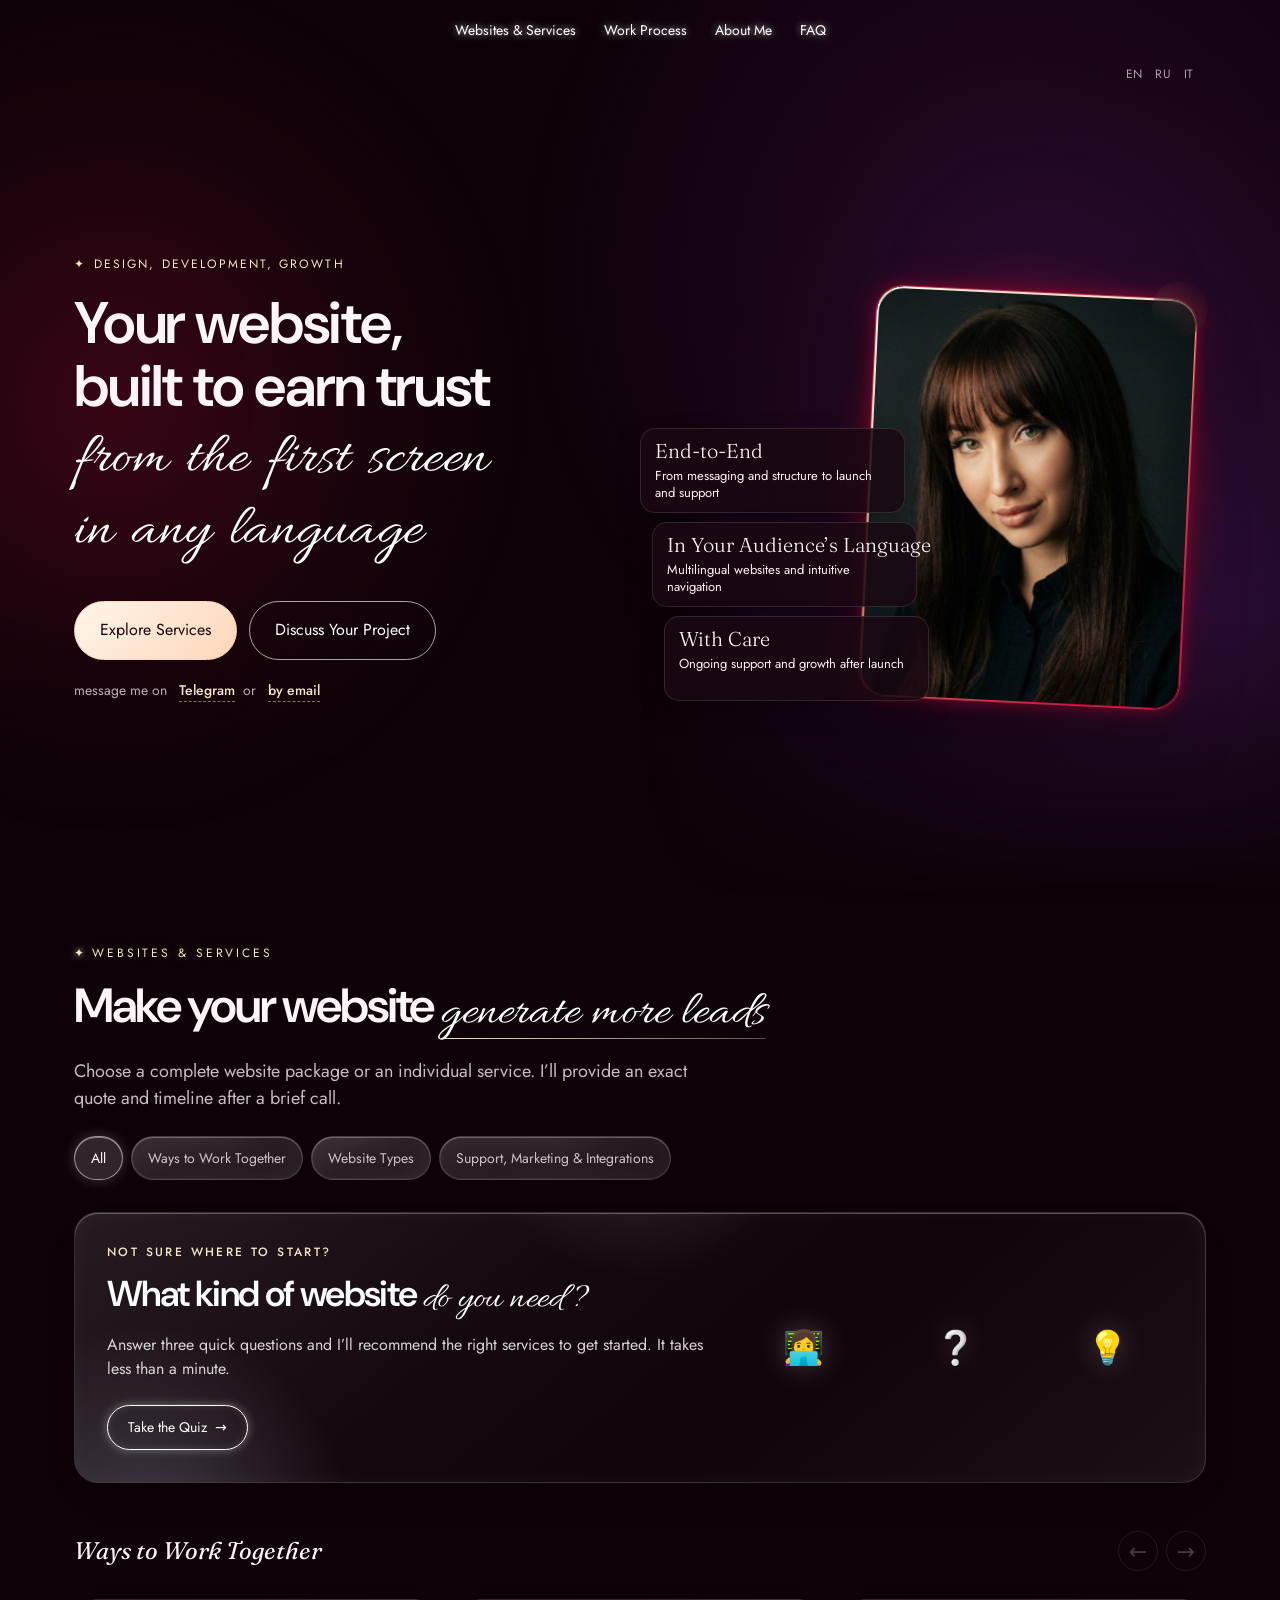
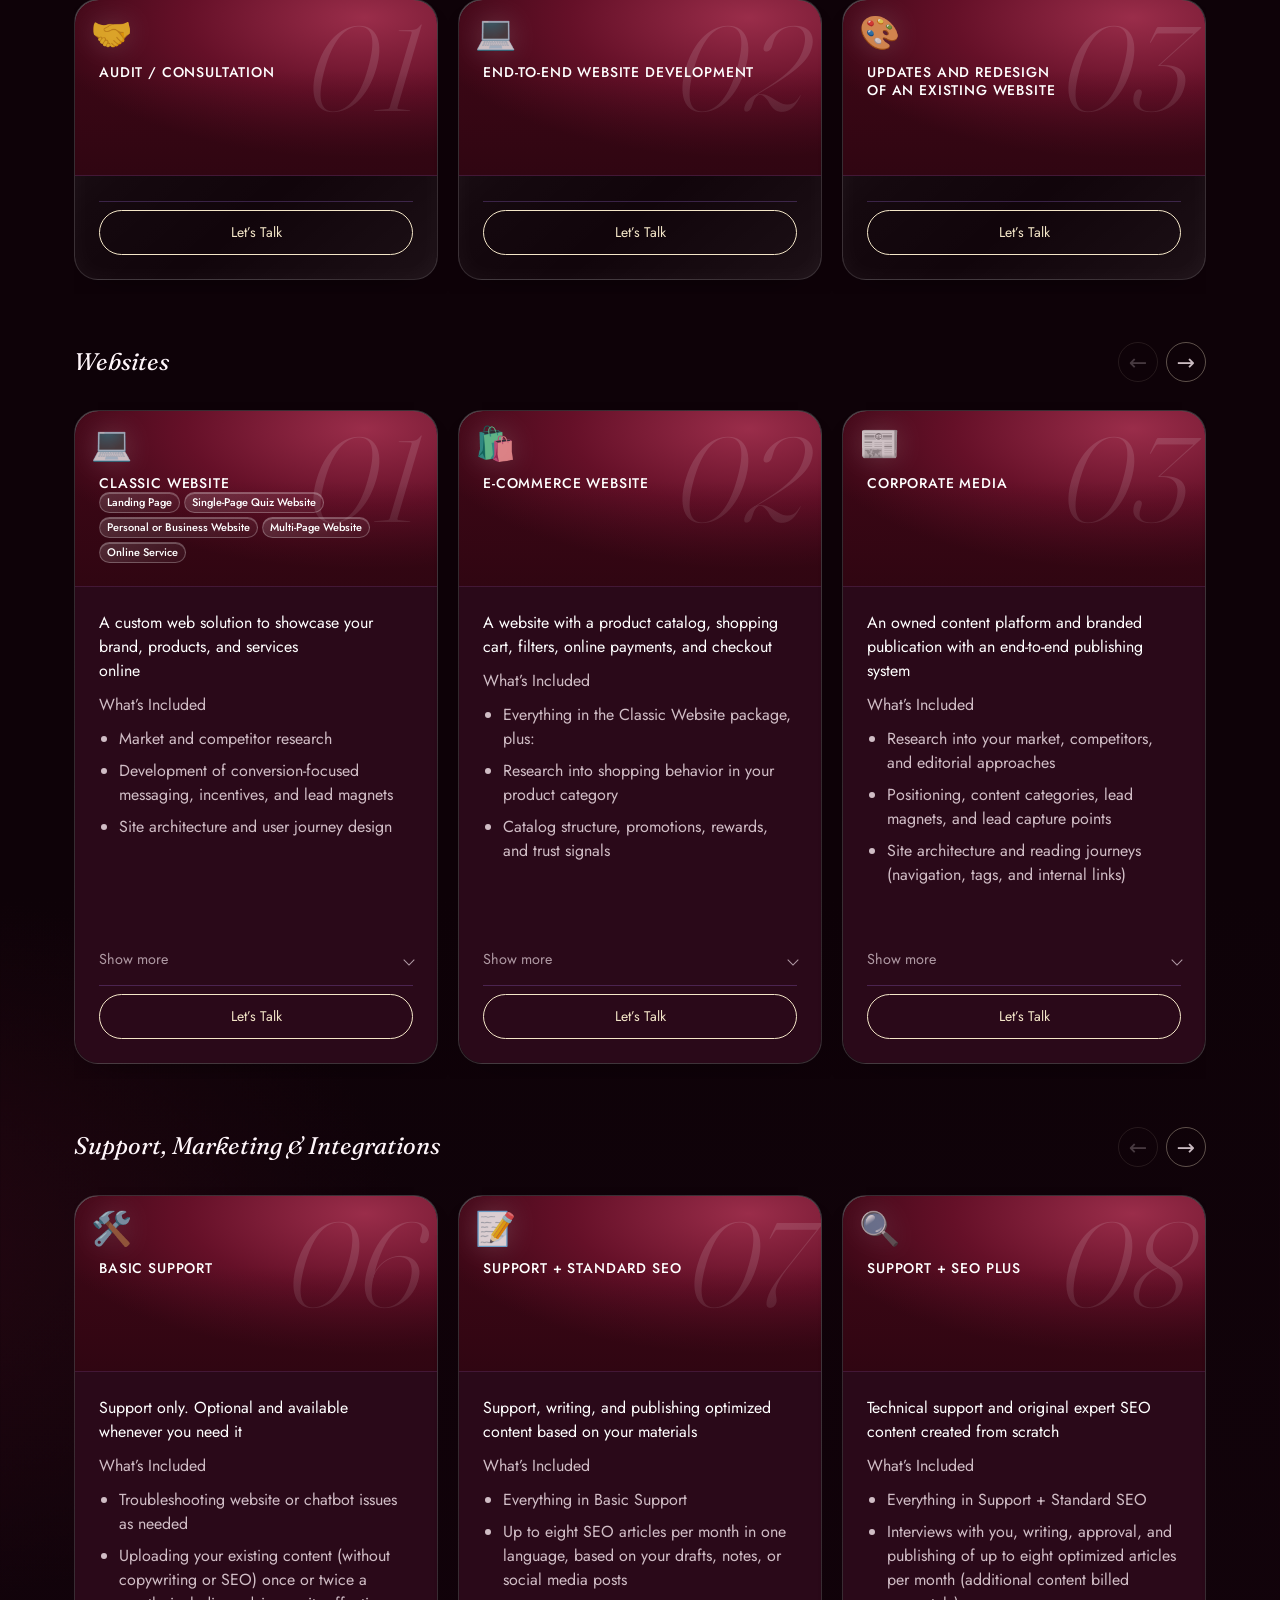
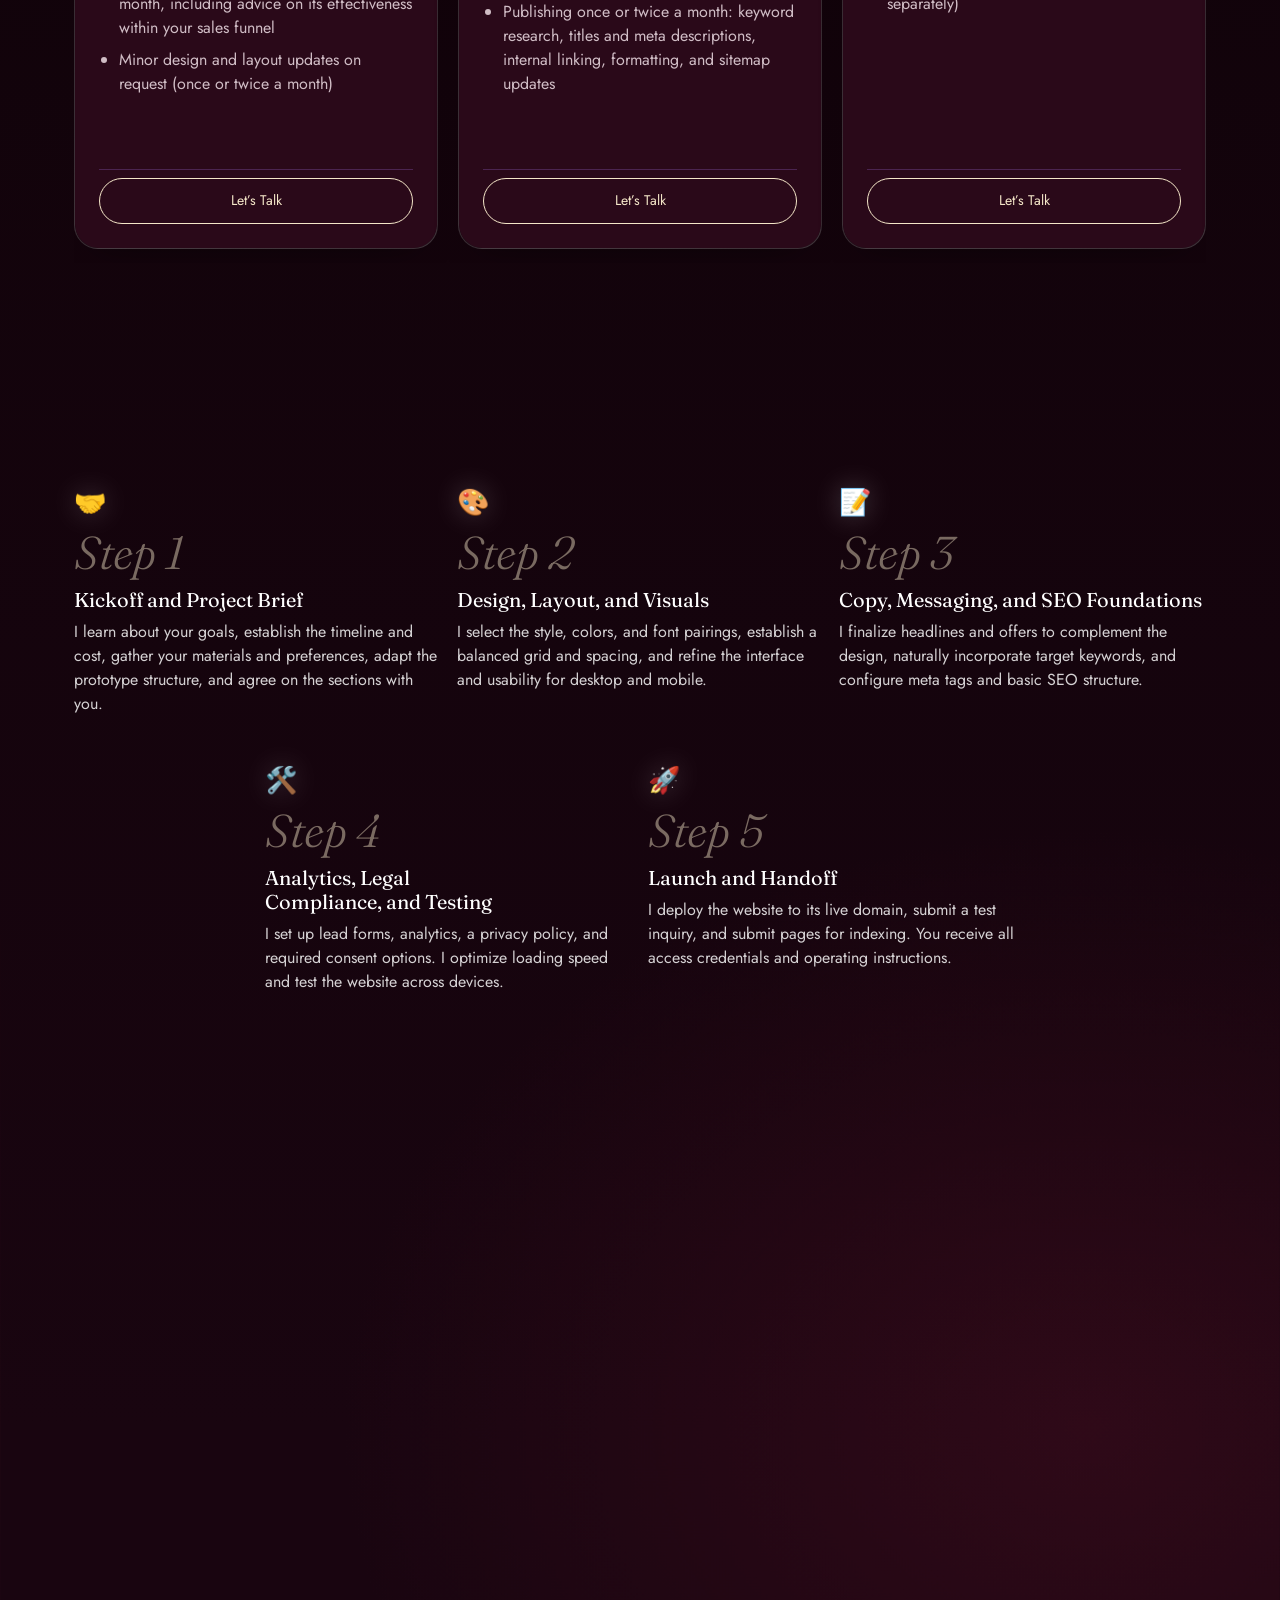
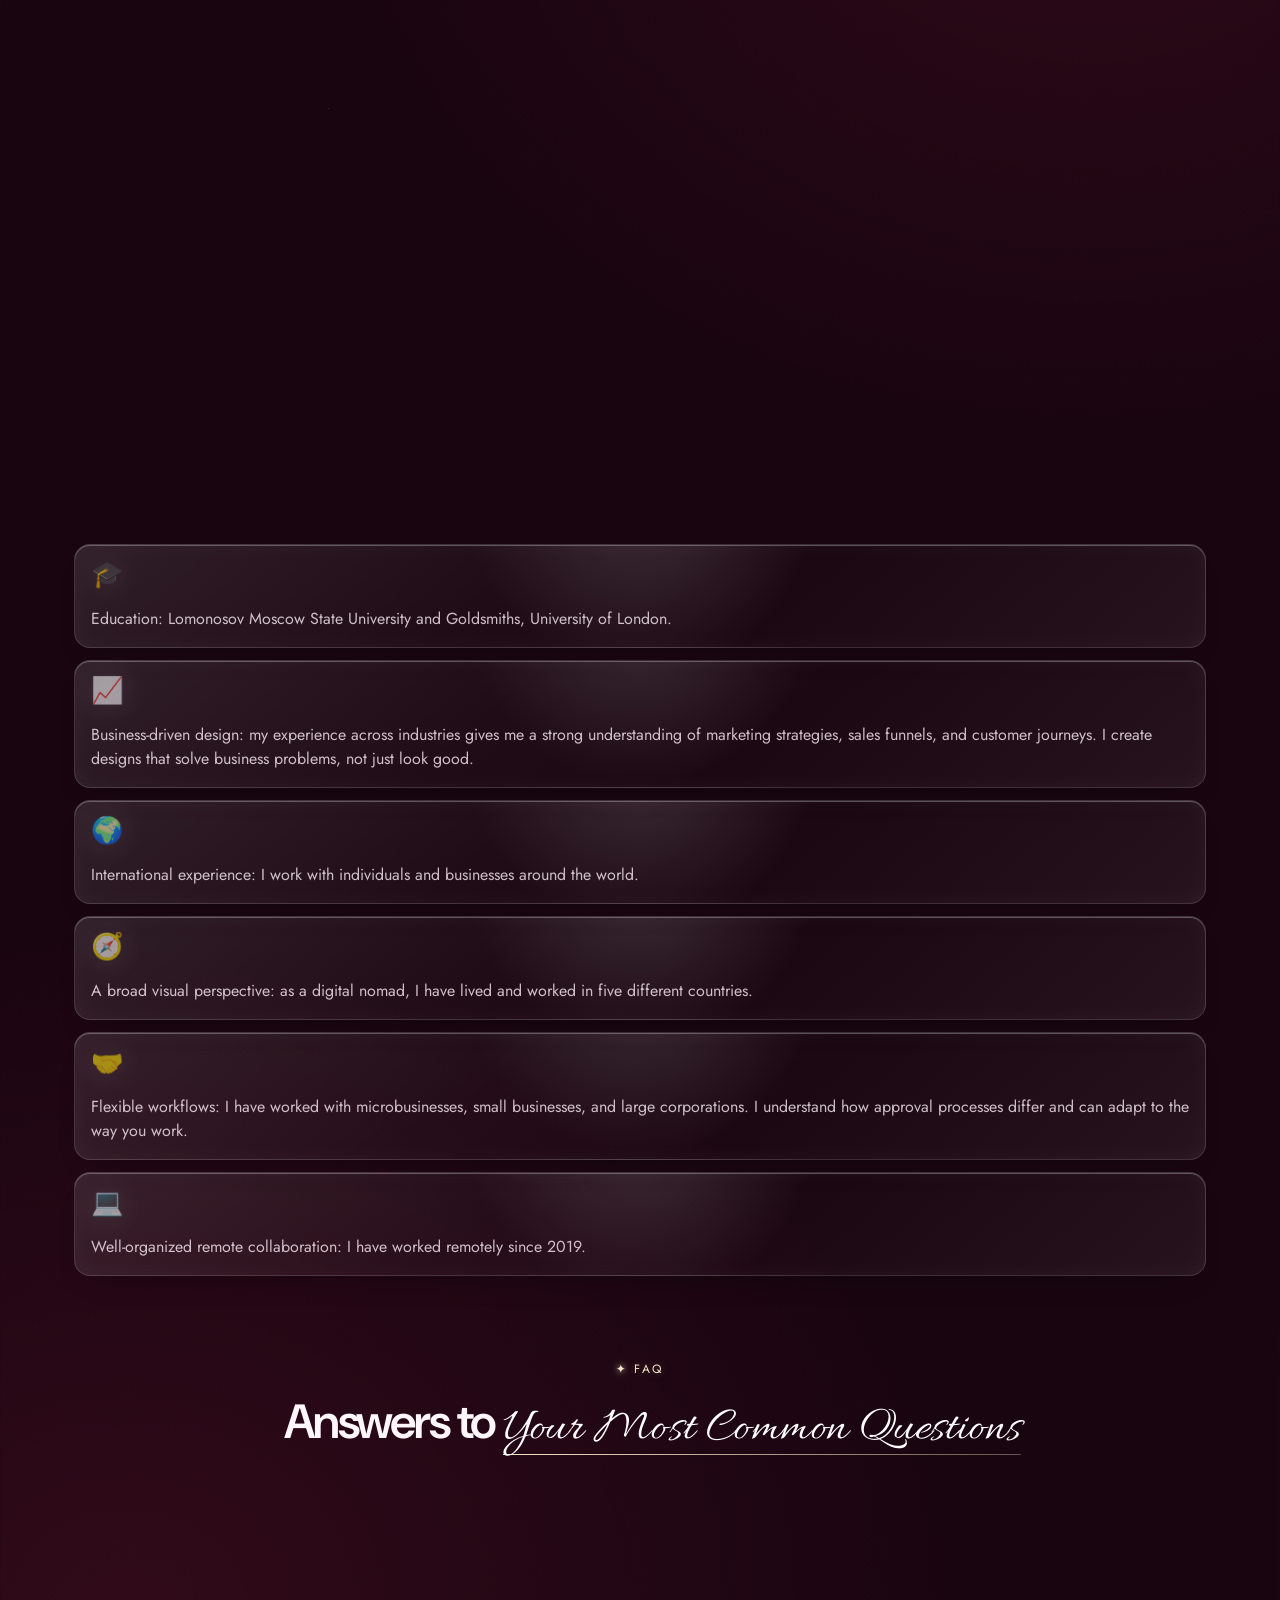
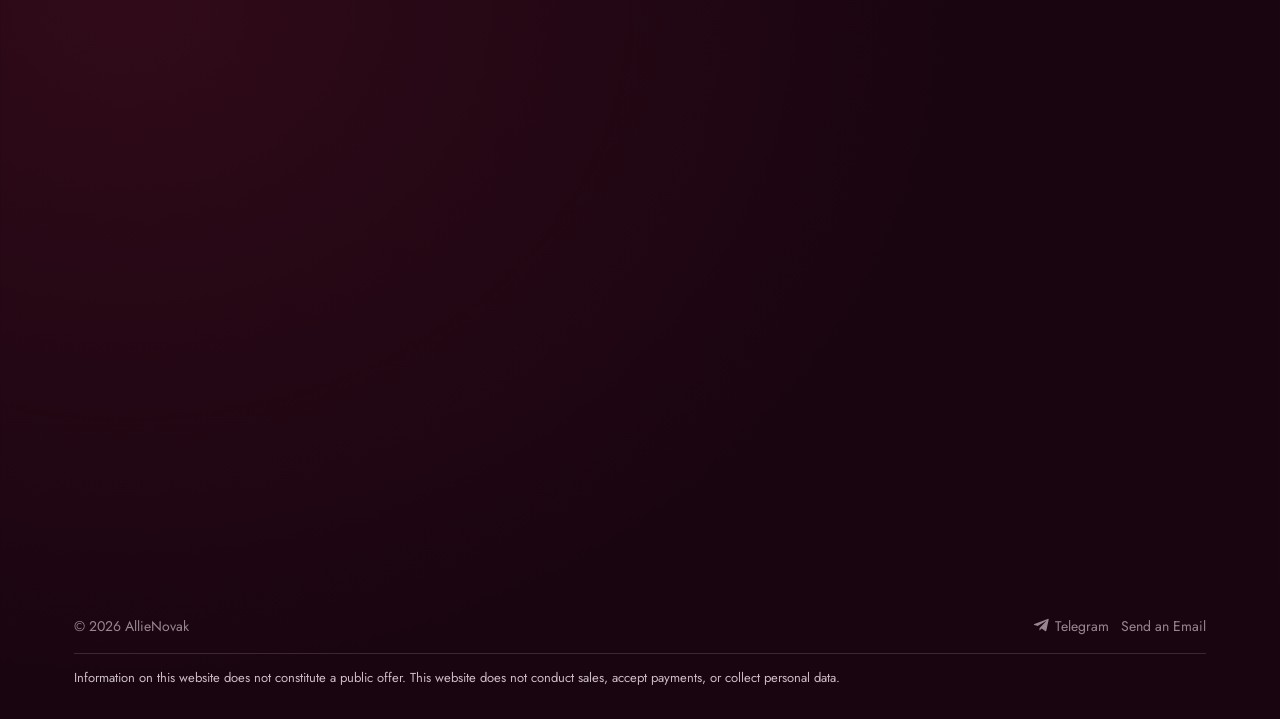
==== index.html @ 75c44a11 "Enlarge designer subtitle by sixteen percent" ====
<!DOCTYPE html>

<html lang="en-US">
<head><link rel="alternate" hreflang="ru" href="https://alyakacc.github.io/alliecode/ru.html"><link rel="alternate" hreflang="en-US" href="https://alyakacc.github.io/alliecode/"><link rel="alternate" hreflang="it" href="https://alyakacc.github.io/alliecode/it.html">
<meta charset="utf-8"/>
<meta content="width=device-width,initial-scale=1,viewport-fit=cover" name="viewport"/>
<meta content="only dark" name="color-scheme"/>
<meta content="#0E0208" name="theme-color"/>
<style>html{background-color:#0E0208}</style>
<title>Allie Novak Design &amp; Development</title>
<meta content="A website that earns trust from the first screen, in any language" name="description"/>

<link href="https://fonts.googleapis.com" rel="preconnect"/>
<link crossorigin="" href="https://fonts.gstatic.com" rel="preconnect"/>
<link href="https://fonts.googleapis.com/css2?family=Fraunces:ital,opsz,wght@0,9..144,300..500;1,9..144,300..500&amp;family=Jost:wght@300;400;500;600&amp;family=Cormorant+Garamond:ital,wght@0,500;0,600;1,500&amp;display=block" rel="preload" as="style" onload="this.onload=null;this.rel='stylesheet'"/><noscript><link href="https://fonts.googleapis.com/css2?family=Fraunces:ital,opsz,wght@0,9..144,300..500;1,9..144,300..500&amp;family=Jost:wght@300;400;500;600&amp;family=Cormorant+Garamond:ital,wght@0,500;0,600;1,500&amp;display=block" rel="stylesheet"/></noscript>
<style>
  /* Версия по структуре прототипа «Лид 4»: тексты, цвета и шрифты Allie Novak Studio */
  :root{
    color-scheme:only dark;
    /* Основа: чистый белый и свежий нежно-голубой */
    --white:#FFFFFF;
    --sky-50:#F7FBFE;
    --sky-100:#EEF6FD;
    --sky-200:#DCEEFA;
    --sky-300:#BFDDF3;
    --blush-50:#FDF6F8;
    --blush-100:#FBEEF2;
    --ink:#24101A;
    --text:#5A3442;
    --muted:#93606F;
    /* Фирменное бордо */
    --bordo-900:#2A0510;
    --bordo-800:#4F0A1D;
    --bordo-700:#651028;
    --bordo-600:#7D1A35;
    --bordo-500:#9A2D4A;
    /* Белое золото */
    --gold-600:#B8925A;
    --gold-500:#E2C793;
    --gold-300:#F4E6C8;
    --gold-100:#FBF3E3;
    --gold-ink:#7A5A26;
    --line:rgba(125,26,53,.12);
    --grad-deep:linear-gradient(125deg,#2A0510 0%,#4F0A1D 45%,#7D1A35 100%);
    --grad-gold:linear-gradient(135deg,#FFF9EE 0%,#F4E6C8 45%,#E2C793 100%);
    --grad-baby:linear-gradient(135deg,#F4FAFE 0%,#DCEEFA 50%,#BFDDF3 100%);
    --grad-blush:linear-gradient(135deg,#FDF4F6 0%,#F5DCE3 50%,#EBC2CE 100%);
    --grad-sky:linear-gradient(135deg,#FFFFFF 0%,#F4FAFE 55%,#E3F0FB 100%);
    --serif:"Fraunces",Georgia,"Times New Roman",serif;
    --sans:"Jost",system-ui,-apple-system,"Segoe UI",sans-serif;
    --logo:"Cormorant Garamond",Georgia,serif;
    --emoji:"Apple Color Emoji","Segoe UI Emoji","Noto Color Emoji",sans-serif;
    --r:22px;
  }
  *{box-sizing:border-box;margin:0;padding:0}
  html{scroll-behavior:smooth;scroll-padding-top:80px}
  body{font-family:var(--sans);color:var(--ink);background:var(--white);font-size:16px;line-height:1.6;-webkit-font-smoothing:antialiased;overflow-x:hidden}
  a{color:inherit;text-decoration:none}
  img{max-width:100%;display:block}
  .wrap{max-width:1180px;margin:0 auto;padding-left:max(24px,env(safe-area-inset-left,0px));padding-right:max(24px,env(safe-area-inset-right,0px))}
  section{padding:110px 0}
  h1,h2,h3{font-family:var(--serif);font-weight:300;color:var(--ink);line-height:1.08}
  h1{font-size:clamp(40px,5.2vw,66px);letter-spacing:-.02em}
  h2{font-size:clamp(32px,3.8vw,48px);letter-spacing:-.015em;margin-bottom:18px}
  h3{font-size:22px;font-weight:400}
  em{font-style:italic;color:var(--bordo-600)}
  /* Слово с маркером из белого золота */
  .mark{font-style:italic;background:linear-gradient(transparent 62%,var(--gold-300) 62%,var(--gold-300) 92%,transparent 92%);padding:0 .08em}
  p{color:var(--text);font-size:17px;font-weight:300}
  .eyebrow{display:inline-flex;align-items:center;gap:10px;font-size:12px;font-weight:500;letter-spacing:.2em;text-transform:uppercase;color:var(--bordo-600);margin-bottom:20px}
  .eyebrow::before{content:"✦";font-size:12px;letter-spacing:0;color:var(--gold-600)}
  .lead{max-width:640px}
  .center{text-align:center}
  .center .lead{margin:0 auto}
  .emo{font-family:var(--emoji);font-style:normal}

  /* Кнопки */
  .btn{display:inline-flex;align-items:center;justify-content:center;gap:10px;padding:16px 26px;border-radius:999px;font-family:var(--sans);font-size:16px;font-weight:500;cursor:pointer;border:0;transition:filter .35s,color .35s,border-color .35s,background .35s}
  .btn svg{width:19px;height:19px;flex:none}
  .btn-bordo{background:var(--grad-deep);color:#fff;box-shadow:0 12px 28px -12px rgba(79,10,29,.6)}
  .btn-bordo:hover{filter:brightness(1.2) saturate(1.1)}
  .btn-gold{background:var(--grad-gold);color:var(--bordo-800);box-shadow:0 12px 26px -14px rgba(244,230,200,.6)}
  .btn-gold:hover{filter:saturate(1.35) brightness(1.03);color:var(--bordo-700)}
  .btn-baby{background:var(--grad-baby);color:var(--bordo-800);box-shadow:0 12px 26px -14px rgba(63,132,196,.5)}
  .btn-baby:hover{filter:saturate(1.4) brightness(1.03);color:var(--bordo-700)}
  .btn-ghost{background:#fff;color:var(--bordo-800);border:1px solid rgba(125,26,53,.22)}
  .btn-ghost:hover{border-color:var(--bordo-600);color:var(--bordo-700)}
  .btn-light{background:#fff;color:var(--bordo-800)}
  .btn-light:hover{filter:brightness(.97)}

  /* Шапка */
  header{position:sticky;top:0;z-index:50;background:rgba(255,255,255,.9);backdrop-filter:blur(14px);-webkit-backdrop-filter:blur(14px);border-bottom:1px solid transparent;transition:border-color .3s}
  header.scrolled{border-color:var(--line)}
  .nav{display:flex;align-items:center;justify-content:space-between;height:76px;gap:16px}
  /* Логотип в стиле old money */
  .logo{display:inline-flex;flex-direction:column;align-items:center;font-family:var(--logo);font-weight:600;font-size:27px;line-height:1;letter-spacing:.035em;color:var(--bordo-900);white-space:nowrap}
  .logo small{display:flex;align-items:center;gap:8px;font-family:var(--logo);font-weight:500;font-size:10.5px;letter-spacing:.48em;text-transform:uppercase;color:var(--bordo-600);margin-top:5px;padding-left:.48em}
  .logo small::before,.logo small::after{content:"";width:16px;height:1px;background:currentColor;opacity:.55}
  .menu{display:flex;gap:2px;margin:0 auto}
  .menu a{white-space:nowrap;padding:8px 13px;border-radius:999px;font-size:15px;color:var(--text);transition:background .2s,color .2s}
  .menu a:hover{background:var(--blush-100);color:var(--bordo-700)}
  .nav .btn{padding:12px 20px;font-size:15px}
  .burger{display:none;background:none;border:0;width:44px;height:44px;cursor:pointer}
  .burger span{display:block;width:22px;height:1.6px;background:var(--ink);margin:5px auto;transition:.3s}
  .burger.open span:first-child{transform:translateY(3.3px) rotate(45deg)}
  .burger.open span:last-child{transform:translateY(-3.3px) rotate(-45deg)}

  /* Первый экран: глубокое бордо со светом белого золота и нежно-голубого */
  .hero{padding:64px 0 100px;position:relative;overflow:hidden;background:radial-gradient(circle at 86% 14%,rgba(244,230,200,.32),transparent 40%),radial-gradient(circle at 6% 94%,rgba(191,221,243,.22),transparent 42%),var(--grad-deep)}
  .hero-grid{display:grid;grid-template-columns:1.1fr .9fr;gap:64px;align-items:center}
  .hero h1{color:#fff;font-size:clamp(38px,4.4vw,58px);line-height:1.08}
  .hero h1 em{color:var(--gold-300)}
  .hero .mark{color:#fff;background:linear-gradient(transparent 84%,rgba(244,230,200,.55) 84%,rgba(244,230,200,.55) 94%,transparent 94%)}
  .hero .eyebrow{color:var(--gold-300)}
  .hero .eyebrow::before{color:var(--gold-300)}
  .hero p.lead{margin:22px 0 30px;color:rgba(255,255,255,.84);max-width:580px}
  .hero-points{display:grid;grid-template-columns:repeat(3,1fr);gap:12px;margin-bottom:32px;max-width:640px}
  .hp{position:relative;overflow:hidden;border-radius:16px;padding:14px 16px;background:radial-gradient(120% 100% at 10% 0%,rgba(255,255,255,.2),rgba(255,255,255,0) 55%),rgba(255,255,255,.08);backdrop-filter:blur(10px);-webkit-backdrop-filter:blur(10px);box-shadow:inset 0 1px 0 rgba(255,255,255,.22)}
  .hp b{display:block;font-family:var(--serif);font-weight:400;font-size:19px;color:var(--gold-300)}
  .hp span{font-size:13.5px;color:rgba(255,255,255,.78);line-height:1.35;display:block;margin-top:4px}
  .hero-ctas{display:flex;gap:12px;flex-wrap:wrap}
  .hero .btn-ghost{background:rgba(255,255,255,.08);color:#fff;border-color:rgba(255,255,255,.35)}
  .hero .btn-ghost:hover{border-color:var(--gold-300);color:#fff}
  .hero-contacts{display:flex;align-items:center;gap:8px;flex-wrap:wrap;margin-top:18px;font-size:14.5px;color:rgba(255,255,255,.7)}
  .hero-contacts a{color:#fff;font-weight:500;border-bottom:1px dashed rgba(255,255,255,.6)}

  /* Портрет в стиле обложки Reels */
  .hero-visual{position:relative;width:100%;max-width:420px;justify-self:center}
  .reel{position:relative;aspect-ratio:3/4;border-radius:30px;overflow:hidden;background:radial-gradient(120% 90% at 20% 10%,#FFFFFF 0%,#F4FAFE 45%,#DCEEFA 100%);box-shadow:0 40px 70px -36px rgba(0,0,0,.55);transform:rotate(1.2deg)}
  .reel .ph{position:absolute;inset:0;display:grid;place-items:center;text-align:center;font-family:var(--serif);color:var(--bordo-700)}
  .reel .ph b{display:block;font-size:150px;font-weight:300;font-style:italic;line-height:1;margin-top:-60px}
  .reel .ph span{display:block;font-family:var(--sans);font-size:12.5px;letter-spacing:.16em;text-transform:uppercase;color:var(--muted)}
  .reel::after{content:"";position:absolute;inset:0;background:linear-gradient(180deg,rgba(42,5,16,0) 50%,rgba(42,5,16,.78) 100%)}
  .reel-cap{position:absolute;left:24px;right:24px;bottom:24px;z-index:2;font-family:var(--serif);font-weight:300;font-size:clamp(25px,2.5vw,32px);line-height:1.08;color:#fff}
  .reel-cap em{color:var(--gold-300)}
  .reel-cap small{display:block;font-family:var(--sans);font-size:13px;font-weight:400;letter-spacing:.04em;color:rgba(255,255,255,.82);margin-top:10px}
  .reel-chip{position:absolute;top:18px;left:18px;z-index:2;font-size:12.5px;font-weight:500;padding:7px 12px;border-radius:999px;background:rgba(255,255,255,.92);color:var(--bordo-700)}
  .tape{position:absolute;width:110px;height:30px;background:rgba(244,230,200,.85);top:-12px;left:50%;transform:translateX(-50%) rotate(-3deg);z-index:3;box-shadow:0 2px 6px rgba(0,0,0,.08)}
  .badge{position:absolute;z-index:4;background:#fff;border-radius:16px;padding:12px 16px;box-shadow:0 20px 40px -18px rgba(0,0,0,.45);font-size:12.5px;color:var(--muted);line-height:1.3}
  .badge b{display:block;font-family:var(--serif);font-weight:400;font-size:22px;color:var(--bordo-700);line-height:1.1}
  .badge.b1{left:-70px;top:46%}
  .badge.b2{right:-30px;top:70px;max-width:170px}
  .glow{position:absolute;inset:-12%;z-index:-1;border-radius:50%;background:radial-gradient(circle,rgba(191,221,243,.35),transparent 65%);animation:glow 8s ease-in-out infinite}
  @keyframes glow{50%{transform:scale(1.06);opacity:.7}}

  /* Бегущая строка */
  .marquee{background:var(--bordo-900);color:#fff;padding:18px 0;overflow:hidden;white-space:nowrap}
  .marquee-track{display:inline-flex;gap:34px;animation:mq 46s linear infinite;font-family:var(--serif);font-style:italic;font-size:22px;font-weight:300}
  .marquee-track span{display:inline-flex;align-items:center;gap:34px}
  .marquee-track span::after{content:"";width:7px;height:7px;border-radius:50%;background:var(--gold-500)}
  @keyframes mq{to{transform:translateX(-50%)}}

  /* Полоса доверия */
  .trust-strip{background:#fff;border-bottom:1px solid var(--line)}
  .trust-strip .wrap{display:grid;grid-template-columns:repeat(4,1fr)}
  .trust-strip div{padding:26px 18px;text-align:center;border-right:1px solid var(--line)}
  .trust-strip div:last-child{border-right:0}
  .trust-strip b{display:block;font-family:var(--serif);font-weight:400;font-size:30px;line-height:1.1;color:var(--bordo-700)}
  .trust-strip span{font-size:14px;color:var(--muted)}

  /* Услуги */
  .routes-head{display:flex;justify-content:space-between;align-items:flex-end;gap:30px;flex-wrap:wrap}
  .filters{display:flex;gap:8px;flex-wrap:wrap}
  .filters button{font-family:var(--sans);font-size:14.5px;font-weight:500;padding:10px 16px;border-radius:999px;border:1px solid var(--line);background:#fff;color:var(--text);cursor:pointer;transition:.2s}
  .filters button:hover{border-color:var(--bordo-500)}
  .filters button.on{background:var(--bordo-700);color:#fff;border-color:var(--bordo-700)}
  .routes{display:grid;grid-template-columns:repeat(3,1fr);gap:20px;margin-top:44px}
  .route{background:#fff;border:1px solid var(--line);border-radius:var(--r);overflow:hidden;display:flex;flex-direction:column;transition:transform .3s,box-shadow .3s}
  .route:hover{transform:translateY(-4px);box-shadow:0 26px 50px -30px rgba(125,26,53,.45)}
  .route.hide{display:none}
  .route.pulse{box-shadow:0 0 0 3px var(--gold-500),0 26px 50px -30px rgba(125,26,53,.45)}
  .cover{position:relative;aspect-ratio:4/3;overflow:hidden;background:var(--grad-deep)}
  .cover.c-gold{background:radial-gradient(90% 80% at 20% 15%,#FFFFFF,#F4E6C8 55%,#E2C793)}
  .cover.c-baby{background:radial-gradient(90% 80% at 20% 15%,#FFFFFF,#DCEEFA 55%,#A9D3F0)}
  .cover.c-blush{background:radial-gradient(90% 80% at 20% 15%,#FFFFFF,#F5DCE3 55%,#E2AEBD)}
  .cover.c-wine{background:radial-gradient(90% 80% at 80% 10%,#9A2D4A,#651028 55%,#3A0715)}
  .cover .num{position:absolute;right:18px;top:6px;font-family:var(--serif);font-style:italic;font-weight:300;font-size:120px;line-height:1;color:rgba(255,255,255,.12)}
  .cover::after{content:"";position:absolute;inset:0;background:linear-gradient(180deg,rgba(42,5,16,0) 40%,rgba(42,5,16,.62) 100%)}
  .cover h3{position:absolute;left:20px;right:20px;bottom:18px;z-index:2;font-family:var(--sans);font-weight:500;font-size:16px;letter-spacing:.14em;text-transform:uppercase;color:#fff;line-height:1.35}
  .cover .chip{position:absolute;top:14px;left:14px;z-index:2;font-size:12px;font-weight:500;letter-spacing:.04em;padding:6px 11px;border-radius:999px;background:rgba(255,255,255,.94);color:var(--bordo-800)}
  .cover .chip.hit{background:var(--grad-gold);color:var(--bordo-800)}
  .cover .chip.soon{background:var(--grad-baby);color:var(--bordo-800)}
  .emo-badge{position:absolute;top:14px;right:14px;z-index:2;width:42px;height:42px;border-radius:50%;background:rgba(255,255,255,.9);display:grid;place-items:center;font-size:21px;line-height:1;box-shadow:0 8px 18px -10px rgba(0,0,0,.4)}
  .route .body{padding:20px 22px 22px;display:flex;flex-direction:column;flex:1}
  .route .body p{font-size:15px;margin-bottom:16px;flex:1}
  .route .for{font-size:13.5px;color:var(--bordo-600);font-weight:500;margin:-6px 0 12px;line-height:1.4;flex:none!important}
  .meta{display:flex;flex-wrap:wrap;gap:6px;margin-bottom:16px}
  .meta span{font-size:13px;font-weight:500;padding:5px 10px;border-radius:999px;background:var(--sky-100);color:var(--bordo-800)}
  .route .foot{display:flex;align-items:center;justify-content:space-between;gap:12px;border-top:1px solid var(--line);padding-top:16px}
  .price{font-family:var(--serif);font-size:21px;font-weight:400;color:var(--bordo-700);line-height:1.1}
  .price small{display:block;font-family:var(--sans);font-size:12px;font-weight:400;color:var(--muted);margin-top:3px}
  .route .btn{padding:10px 16px;font-size:14px}
  .note{margin-top:22px;font-size:14px;color:var(--muted)}

  /* Тест */
  .quiz{margin-top:40px}
  .quiz-cta{position:relative;overflow:hidden;display:grid;grid-template-columns:1.15fr .85fr;gap:30px;align-items:center;background:var(--grad-deep);border-radius:28px;padding:44px 48px;color:#fff}
  .quiz-cta::after{content:"";position:absolute;width:420px;height:420px;border-radius:50%;left:-140px;bottom:-260px;background:radial-gradient(circle,rgba(191,221,243,.22),transparent 70%);pointer-events:none}
  .quiz-cta > *{position:relative;z-index:1}
  .quiz-cta .q-kicker{font-size:12px;font-weight:500;letter-spacing:.2em;text-transform:uppercase;color:var(--gold-300)}
  .quiz-cta h3{color:#fff;font-size:clamp(28px,3.2vw,40px);font-weight:300;margin:14px 0 10px}
  .quiz-cta h3 em{color:var(--gold-300)}
  .quiz-cta p{color:rgba(255,255,255,.82);font-size:15.5px;margin-bottom:24px}
  .quiz-open{display:inline-flex;align-items:center;gap:12px;padding:15px 28px;border-radius:999px;border:0;background:#fff;color:var(--bordo-800);font:500 16px/1 var(--sans);cursor:pointer;transition:box-shadow .3s}
  .quiz-open:hover{box-shadow:0 0 0 7px rgba(255,255,255,.14)}
  .quiz-open i{font-style:normal;transition:transform .25s}
  .quiz-open[aria-expanded="true"] i{transform:rotate(90deg)}
  .q-snaps{display:flex;justify-content:center;align-items:center;height:220px}
  .q-snap{width:118px;background:#fff;border-radius:6px;padding:8px 8px 12px;box-shadow:0 18px 30px -16px rgba(0,0,0,.5);text-align:center;color:var(--ink);animation:snap 7s ease-in-out infinite}
  .q-snap .ph{height:92px;border-radius:3px;display:grid;place-items:center;font-size:40px;margin-bottom:8px}
  .q-snap:nth-child(1){transform:rotate(-8deg) translateX(18px);animation-delay:-1s}
  .q-snap:nth-child(1) .ph{background:var(--sky-200)}
  .q-snap:nth-child(2){position:relative;z-index:2;transform:translateY(-10px);animation-delay:-3s}
  .q-snap:nth-child(2) .ph{background:var(--blush-100)}
  .q-snap:nth-child(3){transform:rotate(7deg) translateX(-18px);animation-delay:-5s}
  .q-snap:nth-child(3) .ph{background:var(--gold-100)}
  .q-snap span:last-child{font-family:var(--serif);font-style:italic;font-size:16px}
  @keyframes snap{50%{margin-top:-10px}}
  .quiz-box{margin-top:14px;background:#fff;border:1px solid var(--line);border-top:4px solid var(--gold-500);border-radius:22px;padding:30px 28px;text-align:center}
  .quiz-box .q-n{font-size:12px;font-weight:500;letter-spacing:.14em;text-transform:uppercase;color:var(--bordo-600);margin-bottom:8px}
  .quiz-box h3{font-size:28px;margin-bottom:18px}
  .q-opts{display:grid;grid-template-columns:repeat(3,1fr);gap:12px;max-width:760px;margin:0 auto}
  .q-opts button{display:flex;flex-direction:column;align-items:center;gap:10px;font:400 15.5px/1.3 var(--sans);padding:20px 14px 18px;border-radius:18px;border:1px solid var(--sky-300);background:linear-gradient(180deg,#fff,var(--sky-50));color:var(--ink);cursor:pointer;transition:transform .25s,border-color .25s,box-shadow .25s}
  .q-opts button .emo{font-size:30px;line-height:1}
  .q-opts button:hover{transform:translateY(-3px);border-color:var(--bordo-500);box-shadow:0 18px 30px -22px rgba(125,26,53,.55)}
  .q-res-list{display:grid;grid-template-columns:repeat(2,1fr);gap:14px;margin:6px 0 18px;text-align:left}
  .q-card{border:1px solid var(--line);border-left:4px solid var(--gold-500);border-radius:18px;padding:18px 20px;background:var(--sky-50)}
  .q-card h4{font-family:var(--serif);font-weight:400;font-size:23px;line-height:1.15;margin-bottom:6px}
  .q-card .q-meta{font-size:14px;color:var(--muted);margin-bottom:14px}
  .q-card .q-btns{display:flex;gap:8px;flex-wrap:wrap}
  .q-card .btn{padding:10px 16px;font-size:14px}
  .q-again{background:none;border:0;font:500 14px var(--sans);color:var(--bordo-600);text-decoration:underline;cursor:pointer}

  /* My Process */
  .how{background:var(--grad-deep);color:#fff;position:relative;overflow:hidden}
  .how::after{content:"";position:absolute;width:640px;height:640px;border-radius:50%;right:-220px;bottom:-320px;background:radial-gradient(circle,rgba(191,221,243,.2),transparent 70%)}
  .how h2,.how h3{color:#fff}
  .how em{color:var(--gold-300)}
  .how p{color:rgba(255,255,255,.82)}
  .how .eyebrow,.how .eyebrow::before{color:var(--gold-300)}
  .steps{display:grid;grid-template-columns:repeat(4,1fr);gap:18px;margin-top:50px;position:relative;z-index:1;list-style:none}
  .step{border-top:1px solid rgba(255,255,255,.28);padding-top:22px}
  .step .n{font-family:var(--serif);font-style:italic;font-size:44px;font-weight:300;color:var(--gold-300);line-height:1;margin-bottom:14px}
  .step h3{font-size:22px;margin-bottom:8px}
  .step p{font-size:15px}
  .extras{display:flex;flex-wrap:wrap;gap:10px;margin-top:40px;position:relative;z-index:1}
  .extras span{padding:10px 16px;border-radius:999px;background:rgba(255,255,255,.1);font-size:15px;font-weight:400}
  .guar{display:grid;grid-template-columns:repeat(4,1fr);gap:14px;margin-top:40px;position:relative;z-index:1;list-style:none}
  .guar li{background:rgba(255,255,255,.08);border-radius:18px;padding:18px 20px}
  .guar b{display:block;font-family:var(--serif);font-weight:400;font-size:21px;color:#fff;margin-bottom:4px}
  .guar span{font-size:14.5px;color:rgba(255,255,255,.8)}

  /* Для кого: карточки ниш */
  .niches{background:var(--sky-50)}
  .rv-grid{display:grid;grid-template-columns:repeat(3,1fr);gap:16px;margin-top:40px}
  .rv{background:#fff;border-radius:var(--r);padding:26px 24px;border:1px solid var(--line);display:flex;flex-direction:column}
  .rv .tag{align-self:flex-start;font-size:12px;font-weight:500;letter-spacing:.08em;padding:5px 11px;border-radius:999px;background:var(--sky-100);color:var(--bordo-700);margin-bottom:16px}
  .rv h3{font-size:23px;margin-bottom:8px}
  .rv p{font-size:15.5px;flex:1}
  .rv ul{list-style:none;display:grid;gap:6px;margin-top:14px}
  .rv li{font-size:15px;color:var(--text);padding-left:20px;position:relative;font-weight:300}
  .rv li::before{content:"✦";position:absolute;left:0;top:2px;font-size:11px;color:var(--gold-600)}
  .rv.cta{background:var(--grad-deep);border:0}
  .rv.cta h3,.rv.cta p{color:#fff}
  .rv.cta p{color:rgba(255,255,255,.8)}
  .rv.cta .tag{background:rgba(255,255,255,.12);color:var(--gold-300)}

  /* Скоро: ИИ-менеджер (на месте сертификата из прототипа) */
  .gift{background:#fff;border-bottom:1px solid var(--line)}
  .gift-grid{display:grid;grid-template-columns:1fr 1fr;gap:60px;align-items:center}
  .cert{position:relative;width:100%;max-width:540px;margin:0 auto;aspect-ratio:1.55/1;border-radius:20px;padding:16px;background:var(--grad-baby);box-shadow:0 34px 60px -34px rgba(63,132,196,.55);transform:rotate(-1.5deg)}
  .cert::before{content:"";position:absolute;top:-12px;left:50%;width:110px;height:28px;background:rgba(244,230,200,.9);transform:translateX(-50%) rotate(2deg);z-index:2}
  .cert-in{position:relative;height:100%;border-radius:12px;background:linear-gradient(180deg,#FFFFFF,#F7FBFE);display:grid;place-items:center;overflow:hidden}
  .cert-tx{position:relative;text-align:center;padding:0 12%}
  .cert .c1{font-size:10.5px;font-weight:500;letter-spacing:.26em;text-transform:uppercase;color:var(--bordo-600)}
  .cert .c2{font-family:var(--serif);font-weight:300;font-size:clamp(28px,3.2vw,40px);color:var(--ink);line-height:1.04;margin:10px 0 8px}
  .cert .c3{font-size:13px;color:var(--muted)}
  .cert .c4{display:flex;align-items:center;justify-content:center;gap:10px;margin-top:14px;font-size:22px}
  .cert .c4::before,.cert .c4::after{content:"";width:34px;height:1px;background:var(--sky-300)}
  .occasions{display:flex;flex-wrap:wrap;gap:8px;margin:22px 0 4px}
  .occasions > span{padding:8px 14px;border-radius:999px;background:var(--sky-50);border:1px solid var(--sky-200);font-size:14.5px;color:var(--text)}

  /* About Me */
  .about{background:var(--blush-50)}
  .about-grid{display:grid;grid-template-columns:.85fr 1.15fr;gap:70px;align-items:center}
  .snap{position:relative;background:#fff;padding:12px 12px 14px;border-radius:8px;box-shadow:0 34px 60px -32px rgba(125,26,53,.4);transform:rotate(-1.6deg);max-width:430px;margin:0 auto;width:100%}
  .about-photo{position:relative;aspect-ratio:4/5;overflow:hidden;border-radius:4px;background:var(--grad-deep);display:grid;place-items:center}
  .about-photo .ph{text-align:center;font-family:var(--serif);color:rgba(255,255,255,.88)}
  .about-photo .ph b{display:block;font-size:120px;font-weight:300;font-style:italic;line-height:1}
  .about-photo .ph span{font-family:var(--sans);font-size:12.5px;letter-spacing:.16em;text-transform:uppercase;opacity:.75}
  .plaque{position:absolute;left:14%;right:14%;bottom:8%;z-index:2;display:flex;flex-direction:column;align-items:center;text-align:center;gap:4px;padding:10px 12px;background:#fff;border-radius:14px;box-shadow:0 14px 30px -14px rgba(0,0,0,.45)}
  .plaque .p1{font-size:10px;font-weight:500;letter-spacing:.22em;text-transform:uppercase;color:var(--bordo-600)}
  .plaque .p2{font-family:var(--serif);font-style:italic;font-size:20px;line-height:1.1;color:var(--ink)}
  .about p+p{margin-top:14px}
  .facts{display:grid;grid-template-columns:repeat(2,1fr);gap:12px;margin-top:28px}
  .fact{background:#fff;border-radius:16px;padding:16px 18px;display:flex;gap:12px;align-items:flex-start;box-shadow:0 14px 30px -24px rgba(125,26,53,.35)}
  .fact .emo{font-size:22px;line-height:1.2}
  .fact b{display:block;font-family:var(--serif);font-weight:400;font-size:19px;color:var(--ink)}
  .fact span{font-size:14px;color:var(--muted);line-height:1.4}
  .sign{font-family:var(--serif);font-style:italic;font-size:28px;font-weight:300;color:var(--bordo-700);margin-top:26px;line-height:1.2}
  .sign small{display:block;font-family:var(--sans);font-style:normal;font-size:14px;color:var(--muted);margin-top:6px}

  /* С чем помогу: страницы блокнота */
  .notes{background:#fff}
  .geo{display:flex;flex-wrap:wrap;justify-content:center;gap:8px 18px;font-family:var(--serif);font-size:22px;color:var(--ink);margin-top:6px}
  .geo span{display:inline-flex;align-items:center;gap:18px}
  .geo span:not(:last-child)::after{content:"·";color:var(--gold-600)}
  .pages{display:grid;grid-template-columns:repeat(3,1fr);gap:22px;margin-top:44px}
  .page{position:relative;background:#fff;border-radius:6px 18px 18px 6px;padding:30px 24px 24px 34px;box-shadow:0 18px 36px -26px rgba(125,26,53,.45);background-image:linear-gradient(90deg,transparent 22px,rgba(244,230,200,.55) 22px,rgba(244,230,200,.55) 23px,transparent 23px),repeating-linear-gradient(180deg,transparent 0 29px,rgba(169,211,240,.28) 29px 30px);transition:transform .3s}
  .page:nth-child(odd){transform:rotate(-.6deg)}
  .page:nth-child(even){transform:rotate(.6deg)}
  .page:hover{transform:rotate(0) translateY(-4px)}
  .page::before{content:"";position:absolute;top:-10px;left:40%;width:80px;height:22px;background:rgba(244,230,200,.9);transform:rotate(-2deg)}
  .page .ic{font-size:30px;line-height:1;margin-bottom:12px}
  .page h3{font-size:23px;line-height:1.15;margin-bottom:8px}
  .page p{font-size:15px;line-height:1.55}

  /* FAQ */
  .faq{background:var(--sky-50)}
  .faq-list{max-width:860px;margin:44px auto 0}
  details{background:#fff;border-radius:18px;border:1px solid var(--line);margin-bottom:12px;overflow:hidden}
  summary{list-style:none;cursor:pointer;padding:22px 64px 22px 26px;font-family:var(--serif);font-size:20px;font-weight:400;position:relative}
  summary::-webkit-details-marker{display:none}
  summary::after{content:"+";position:absolute;right:22px;top:50%;transform:translateY(-50%);width:32px;height:32px;border-radius:50%;background:var(--grad-gold);color:var(--bordo-800);display:grid;place-items:center;font-family:var(--sans);font-size:20px;transition:transform .3s}
  details[open] summary::after{transform:translateY(-50%) rotate(45deg)}
  details p{padding:0 26px 24px;font-size:16px}

  /* Заявка */
  .final{padding:110px 0}
  .final-card{background:var(--grad-deep);border-radius:36px;padding:70px 60px;color:#fff;position:relative;overflow:hidden;display:grid;grid-template-columns:1fr 1fr;gap:50px;align-items:start}
  .final-card::before{content:"";position:absolute;left:-120px;top:-140px;width:440px;height:440px;border-radius:50%;background:radial-gradient(circle,rgba(244,230,200,.22),transparent 70%)}
  .final-card > *{position:relative}
  .final-card h2{color:#fff}
  .final-card em{color:var(--gold-300)}
  .final-card p{color:rgba(255,255,255,.82)}
  .final-card .eyebrow,.final-card .eyebrow::before{color:var(--gold-300)}
  .final-card .contacts{display:flex;flex-wrap:wrap;gap:12px;margin-top:28px}
  .final-ava{display:flex;align-items:center;gap:14px;margin-top:30px}
  .final-ava i{width:58px;height:58px;border-radius:50%;flex:none;display:grid;place-items:center;font-family:var(--serif);font-style:italic;font-size:30px;color:var(--bordo-700);background:var(--grad-gold)}
  .final-ava p{font-family:var(--serif);font-style:italic;font-size:19px;color:#fff;line-height:1.3}
  form{background:#fff;border-radius:24px;padding:28px;color:var(--ink);display:grid;gap:14px}
  form h3{font-size:24px}
  label{display:grid;gap:6px;font-size:13.5px;font-weight:500;color:var(--text)}
  input,select,textarea{font:inherit;font-size:16px;font-weight:400;color:var(--ink);padding:13px 14px;border-radius:12px;border:1px solid var(--sky-300);background:var(--sky-50);width:100%}
  input:focus,select:focus,textarea:focus{outline:2px solid var(--bordo-500);outline-offset:1px;border-color:transparent}
  textarea{min-height:80px;resize:vertical}
  .consent{display:flex;gap:10px;align-items:flex-start;font-weight:400;font-size:13px;color:var(--muted);line-height:1.45}
  .consent input{width:18px;height:18px;margin-top:2px;flex:none;accent-color:var(--bordo-600)}
  .consent a{color:var(--bordo-700);text-decoration:underline}
  form .btn{width:100%}
  form .demo-note{margin:2px 0 0;padding:10px 12px;border-radius:12px;background:var(--gold-100);border:1px dashed var(--gold-500);color:var(--gold-ink)!important;font-size:13px;text-align:center}

  footer{border-top:1px solid var(--line);padding:34px 0 40px;font-size:14px;color:var(--muted)}
  footer .wrap{display:flex;justify-content:space-between;gap:20px;flex-wrap:wrap}
  footer .legal{flex-basis:100%;order:3;font-size:13px;padding-top:14px;border-top:1px solid var(--line)}
  footer .legal a{color:var(--bordo-700);text-decoration:underline}
  footer nav{display:flex;gap:18px;flex-wrap:wrap}
  footer a:hover{color:var(--bordo-700)}
  footer .tg-link{display:inline-flex;align-items:center;gap:6px}
  footer .tg-link svg{width:16px;height:16px}
  .fill{background:var(--gold-100);color:var(--gold-ink);border-radius:4px;padding:0 4px;font-weight:500;white-space:nowrap;font-style:normal;font-size:.85em}

  /* Нижняя панель на телефоне */
  .mbar{position:fixed;left:12px;right:12px;bottom:calc(12px + env(safe-area-inset-bottom,0px));z-index:60;display:none;gap:8px;padding:8px;border-radius:999px;background:rgba(255,255,255,.95);backdrop-filter:blur(12px);-webkit-backdrop-filter:blur(12px);box-shadow:0 16px 36px -14px rgba(125,26,53,.4);border:1px solid var(--line);transform:translateY(140%);transition:transform .35s}
  .mbar.show{transform:none}
  .mbar .btn{flex:1;padding:13px 16px;font-size:15px}

  .toast{position:fixed;left:50%;bottom:96px;z-index:70;transform:translate(-50%,20px);opacity:0;pointer-events:none;background:var(--bordo-900);color:#fff;font-size:14.5px;padding:12px 18px;border-radius:14px;max-width:calc(100% - 32px);text-align:center;transition:.3s}
  .toast.show{opacity:1;transform:translate(-50%,0)}

  dialog.doc{width:min(760px,calc(100% - 24px));max-height:min(86vh,900px);margin:auto;padding:38px 40px 34px;border:0;border-radius:24px;background:#fff;color:var(--text);box-shadow:0 40px 90px -30px rgba(42,5,16,.6);overflow:auto}
  dialog.doc::backdrop{background:rgba(42,5,16,.5);backdrop-filter:blur(4px);-webkit-backdrop-filter:blur(4px)}
  dialog.doc h2{font-size:clamp(28px,3.4vw,38px);margin-bottom:6px;padding-right:30px}
  dialog.doc h3{font-family:var(--sans);font-size:15px;font-weight:600;color:var(--ink);margin:22px 0 6px}
  dialog.doc p{font-size:15.5px;line-height:1.6}
  .doc-x{position:sticky;top:0;float:right;margin:-14px -18px 0 0;width:40px;height:40px;border-radius:50%;border:1px solid var(--line);background:#fff;font-size:24px;line-height:1;color:var(--ink);cursor:pointer}


  /* Первый экран: портрет в круге, как на референсе, в фирменных цветах */
  .hero.hero-v2{background:radial-gradient(60% 70% at 85% 30%,rgba(245,220,227,.55),transparent 60%),radial-gradient(50% 60% at 5% 100%,rgba(220,238,250,.6),transparent 60%),#FFFFFF;padding:56px 0 96px}
  .hero-v2 .hero-grid{grid-template-columns:1.05fr .95fr;gap:56px;align-items:center}
  .hero-v2 .eyebrow{color:var(--muted);letter-spacing:.24em}
  .hero-v2 .eyebrow::before{color:var(--gold-600)}
  .hero-v2 h1{color:var(--ink);font-size:clamp(40px,4.6vw,62px);line-height:1.04}
  .hero-v2 h1 em{color:var(--bordo-600)}
  .hero-v2 p.lead{color:var(--text);margin:22px 0 28px;max-width:560px}
  .hero-rows{display:grid;gap:10px;max-width:560px;margin-bottom:30px}
  .hr{display:flex;align-items:center;gap:22px;padding:13px 22px;border-radius:18px;background:#fff;border:1px solid var(--line);box-shadow:0 10px 24px -20px rgba(125,26,53,.35)}
  .hr b{flex:none;min-width:150px;font-family:var(--serif);font-weight:300;font-size:24px;color:var(--ink);line-height:1.1}
  .hr span{font-size:14.5px;color:var(--text);line-height:1.4}
  .hero-v2 .btn-ghost{background:#fff;color:var(--bordo-800);border-color:rgba(125,26,53,.22)}
  .hero-v2 .hero-contacts{color:var(--muted)}
  .hero-v2 .hero-contacts a{color:var(--bordo-700);border-bottom-color:rgba(125,26,53,.4)}
  .hero-photo{position:relative;width:100%;max-width:470px;justify-self:center;aspect-ratio:1/1.05}
  .ph-glow{position:absolute;inset:4% -6% 0 4%;border-radius:50%;background:radial-gradient(circle at 60% 40%,#FBE9EF 0%,#F5DCE3 40%,rgba(220,238,250,.6) 70%,transparent 72%);filter:blur(2px)}
  .ph-circle{position:absolute;inset:6% 2% 0 6%;border-radius:50%;overflow:hidden;background:#1E1418}
  .ph-circle img{width:100%;height:100%;object-fit:cover;object-position:50% 30%;-webkit-mask-image:linear-gradient(180deg,#000 72%,transparent 100%);mask-image:linear-gradient(180deg,#000 72%,transparent 100%)}
  .ph-circle::after{content:"";position:absolute;inset:0;border-radius:50%;background:linear-gradient(180deg,rgba(255,255,255,0) 66%,#fff 98%);pointer-events:none}
  .ph-badge{position:absolute;left:-6%;top:4%;z-index:2;max-width:210px;padding:16px 20px;border-radius:22px;background:rgba(255,255,255,.88);backdrop-filter:blur(10px);-webkit-backdrop-filter:blur(10px);box-shadow:0 22px 40px -24px rgba(125,26,53,.4);font-size:13px;line-height:1.4;color:var(--text)}
  .ph-badge b{display:block;font-family:var(--serif);font-weight:300;font-size:34px;line-height:1.05;color:var(--ink);margin-bottom:4px}
  .ph-badge.b2{left:auto;right:-4%;top:auto;bottom:16%;max-width:180px}
  .ph-badge.b2 b{font-size:24px;color:var(--bordo-700)}
  @media (max-width:880px){.hero.hero-v2{padding:24px 0 64px}.hero-v2 .hero-grid{grid-template-columns:1fr;gap:18px}.hero-photo{order:-1;max-width:420px}}
  @media (max-width:600px){.hero-v2 .eyebrow{font-size:10.5px;letter-spacing:.14em}.hero-v2 h1{font-size:40px;line-height:1.06}.hero-photo{max-width:360px;margin-left:auto;margin-right:-6px}.ph-badge{left:-2%;top:2%;padding:12px 16px;max-width:170px;font-size:12px}.ph-badge b{font-size:28px}.ph-badge.b2{display:none}.hr{gap:14px;padding:12px 16px}.hr b{min-width:118px;font-size:21px}.hr span{font-size:13.5px}.hero-v2 .hero-ctas .btn{width:100%}}
  @media (prefers-reduced-motion:reduce){.glow,.marquee-track,.q-snap{animation:none}}
  /* ===== Неоновый стиль: тёмная ночь, неоновое бордо-розовый, нежно-голубой и белое золото ===== */
  :root{--night:#0E0208;--night-2:#150510;--n-pink:#B57BFF;--n-wine:#8E3BD9;--n-blue:#FFFFFF;--n-gold:#F4E6C8;
    --ink:#FFF0F6;--text:rgba(255,240,246,.78);--muted:rgba(255,240,246,.55);--line:rgba(181,123,255,.24);
    --glow-pink:0 0 6px rgba(181,123,255,.9),0 0 18px rgba(181,123,255,.55),0 0 40px rgba(142,59,217,.35);
    --glow-blue:0 0 6px rgba(255,255,255,.9),0 0 18px rgba(255,255,255,.5);
    --glow-gold:0 0 6px rgba(244,230,200,.9),0 0 18px rgba(244,230,200,.45)}
  body{background:radial-gradient(1200px 700px at 85% -10%,rgba(181,0,42,.18),transparent 60%),radial-gradient(900px 600px at -10% 40%,rgba(125,26,53,.18),transparent 60%),radial-gradient(1000px 800px at 85% 65%,rgba(125,26,53,.22),transparent 75%),radial-gradient(1100px 900px at 10% 90%,rgba(125,26,53,.24),transparent 75%),linear-gradient(180deg,var(--night) 0%,var(--night) 35%,#190510 65%,#190510 100%);color:var(--text)}
  h1,h2,h3,h4{color:#FFF6FA}
  em{color:var(--n-pink);text-shadow:var(--glow-pink)}
  .eyebrow,.hero-v2 .eyebrow{color:var(--n-blue);text-shadow:var(--glow-blue)}
  .eyebrow::before,.hero-v2 .eyebrow::before{color:var(--n-gold);text-shadow:var(--glow-gold)}
  p,.hero-v2 p.lead{color:var(--text)}
  .mark{background:linear-gradient(transparent 82%,rgba(181,123,255,.7) 82%,rgba(181,123,255,.7) 92%,transparent 92%)}
  /* Шапка */
  header{background:rgba(14,2,8,.72);border-bottom:1px solid transparent}
  header.scrolled{border-color:rgba(181,123,255,.25);box-shadow:0 1px 18px rgba(181,123,255,.15)}
  .logo{color:#FFF6FA;text-shadow:0 0 10px rgba(181,123,255,.6)}
  .logo small{color:var(--n-blue);text-shadow:var(--glow-blue)}
  .menu a{color:var(--text)}
  .menu a:hover{background:rgba(235,204,148,.13);color:#fff1d2;text-shadow:0 0 8px rgba(255,222,159,.55),0 0 18px rgba(235,190,111,.24)}
  .burger span{background:#fff}
  /* Кнопки — неоновые трубки */
  .btn{border-radius:999px}
  .btn-bordo{background:rgba(181,123,255,.08);color:#fff;border:1.5px solid var(--n-pink);box-shadow:0 0 12px rgba(181,123,255,.6),inset 0 0 12px rgba(181,123,255,.35);text-shadow:0 0 8px rgba(181,123,255,.9)}
  .btn-bordo:hover{filter:none;background:rgba(181,123,255,.18);box-shadow:0 0 22px rgba(181,123,255,.85),inset 0 0 16px rgba(181,123,255,.5)}
  .btn-gold{background:rgba(244,230,200,.06);color:var(--n-gold);border:1.5px solid var(--n-gold);box-shadow:0 0 12px rgba(244,230,200,.5),inset 0 0 10px rgba(244,230,200,.25);text-shadow:var(--glow-gold)}
  .btn-gold:hover{filter:none;color:#FBF3E3;background:rgba(244,230,200,.14)}
  .btn-baby{background:rgba(255,255,255,.06);color:var(--n-blue);border:1.5px solid var(--n-blue);box-shadow:0 0 12px rgba(255,255,255,.5),inset 0 0 10px rgba(255,255,255,.25);text-shadow:var(--glow-blue)}
  .btn-baby:hover{filter:none;color:#E6F8FF;background:rgba(255,255,255,.14)}
  .btn-ghost,.hero-v2 .btn-ghost,.hero .btn-ghost{background:transparent;color:#fff;border:1px solid rgba(255,255,255,.55);box-shadow:0 0 10px rgba(255,255,255,.25)}
  .btn-ghost:hover{border-color:var(--n-blue);color:#fff;box-shadow:0 0 16px rgba(255,255,255,.5)}
  .btn-light{background:transparent;color:#fff;border:1.5px solid rgba(255,255,255,.8);box-shadow:0 0 12px rgba(255,255,255,.35)}
  /* Первый экран */
  .hero.hero-v2{background:radial-gradient(55% 65% at 80% 35%,rgba(142,59,217,.28),transparent 62%),radial-gradient(45% 55% at 0% 100%,rgba(125,26,53,.3),transparent 60%),transparent}
  .hero-v2 h1{color:#FFF6FA}
  .hero-v2 h1 em{color:var(--n-pink);text-shadow:var(--glow-pink);animation:neonPulse 4.5s ease-in-out infinite}
  @keyframes neonPulse{50%{text-shadow:0 0 4px rgba(181,123,255,.8),0 0 12px rgba(181,123,255,.4),0 0 26px rgba(142,59,217,.25)}}
  .hr{background:rgba(255,255,255,.03);border:1px solid rgba(181,123,255,.3);box-shadow:inset 0 0 18px rgba(181,123,255,.06)}
  .hr b{color:#FFF6FA}
  .hr span{color:var(--text)}
  .hero-v2 .hero-contacts{color:var(--muted)}
  .hero-v2 .hero-contacts a{color:var(--n-blue);border-bottom-color:rgba(255,255,255,.5);text-shadow:var(--glow-blue)}
  .ph-glow{background:radial-gradient(circle at 50% 50%,rgba(142,59,217,.35) 0%,rgba(125,26,53,.25) 55%,transparent 70%);filter:blur(6px)}
  .ph-badge{background:rgba(21,5,16,.78);border:1px solid rgba(255,255,255,.45);box-shadow:0 0 18px rgba(255,255,255,.25);color:var(--text)}
  .ph-badge b{color:#FFF6FA;text-shadow:0 0 10px rgba(255,255,255,.35)}
  .ph-badge.b2{border-color:rgba(181,123,255,.5);box-shadow:0 0 18px rgba(181,123,255,.3)}
  .ph-badge.b2 b{color:var(--n-pink);text-shadow:var(--glow-pink)}
  /* Портрет: меньше и дальше, подложка в бордовых тонах, неоновое кольцо */
  .hero-photo{max-width:400px}
  .ph-circle{background:radial-gradient(circle at 50% 38%,#8A2443 0%,#651028 45%,#3A0715 80%,#2A0510 100%);box-shadow:0 0 0 1.5px rgba(181,123,255,.85),0 0 18px rgba(181,123,255,.55),0 0 46px rgba(142,59,217,.35)}
  .ph-circle img{position:absolute;left:50%;bottom:0;width:74%;height:auto;transform:translateX(-50%);object-fit:contain;-webkit-mask-image:radial-gradient(ellipse 58% 62% at 50% 48%,#000 52%,transparent 78%);mask-image:radial-gradient(ellipse 58% 62% at 50% 48%,#000 52%,transparent 78%)}
  .ph-circle::after{background:linear-gradient(180deg,rgba(42,5,16,0) 70%,rgba(42,5,16,.55) 100%)}
  /* Бегущая строка и полоса доверия */
  .marquee{background:#08010A;border-top:1px solid rgba(181,123,255,.3);border-bottom:1px solid rgba(181,123,255,.3)}
  .marquee-track{color:#F1E6FF;text-shadow:0 0 10px rgba(181,123,255,.7)}
  .marquee-track span::after{background:var(--n-blue);box-shadow:var(--glow-blue)}
  .trust-strip{background:transparent;border-bottom:1px solid var(--line)}
  .trust-strip b{color:var(--n-gold);text-shadow:var(--glow-gold)}
  /* Разделы и карточки — тёмное стекло с неоновой кромкой */
  .niches,.gift,.about,.notes,.faq{background:transparent}
  .about,.faq{background:rgba(255,255,255,.015)}
  .route,.rv,.fact,.page,details,.q-card,.quiz-box,form,.snap{background:rgba(255,255,255,.035);border:1px solid rgba(181,123,255,.28);box-shadow:inset 0 0 22px rgba(181,123,255,.05)}
  .route:hover,.rv:hover,.page:hover{box-shadow:0 0 0 1px rgba(181,123,255,.6),0 0 26px rgba(181,123,255,.3)}
  .cover{box-shadow:inset 0 -1px 0 rgba(181,123,255,.4)}
  .cover.c-gold,.cover.c-baby,.cover.c-blush{filter:saturate(1.15)}
  .meta span,.rv .tag{background:rgba(255,255,255,.1);color:var(--n-blue);box-shadow:inset 0 0 0 1px rgba(255,255,255,.3)}
  .route .for{color:var(--n-pink)}
  .route .foot{border-top-color:var(--line)}
  .price{color:var(--n-gold);text-shadow:0 0 8px rgba(244,230,200,.5)}
  .filters button{background:transparent;color:var(--text);border-color:rgba(255,255,255,.35)}
  .filters button.on{background:rgba(181,123,255,.15);color:#fff;border-color:var(--n-pink);box-shadow:0 0 12px rgba(181,123,255,.5)}
  .note{color:var(--muted)}
  .rv li{color:var(--text)}
  .rv.cta{background:linear-gradient(135deg,rgba(142,59,217,.2),rgba(42,5,16,.6));border-color:rgba(181,123,255,.6)}
  /* Тест, «Как проходит», заявка — бордовая ночь с неоновой рамкой */
  .quiz-cta,.how,.final-card{background:radial-gradient(70% 90% at 90% 0%,rgba(142,59,217,.35),transparent 60%),linear-gradient(135deg,#1A0410,#2A0510 60%,#3A0715)}
  .quiz-cta,.final-card{box-shadow:0 0 0 1px rgba(181,123,255,.45),0 0 30px rgba(181,123,255,.18)}
  .how{border-top:1px solid rgba(181,123,255,.3);border-bottom:1px solid rgba(181,123,255,.3)}
  .how em,.quiz-cta h3 em,.final-card em{color:var(--n-pink)}
  .step .n{color:var(--n-gold);text-shadow:var(--glow-gold)}
  .guar li,.extras span{background:rgba(255,255,255,.04);box-shadow:inset 0 0 0 1px rgba(255,255,255,.25)}
  .quiz-open{background:transparent;color:#fff;border:1.5px solid var(--n-blue);box-shadow:0 0 14px rgba(255,255,255,.5);text-shadow:var(--glow-blue)}
  .q-snap{background:#1A0712;color:#fff;box-shadow:0 0 0 1px rgba(181,123,255,.4),0 0 18px rgba(181,123,255,.25)}
  .q-opts button{background:rgba(255,255,255,.03);border-color:rgba(255,255,255,.35);color:#fff}
  .q-opts button:hover{border-color:var(--n-pink);box-shadow:0 0 16px rgba(181,123,255,.4)}
  .quiz-box{border-top:2px solid var(--n-gold)}
  .q-card{border-left:3px solid var(--n-gold)}
  /* ИИ-менеджер */
  .cert{background:linear-gradient(135deg,rgba(255,255,255,.25),rgba(181,123,255,.25));box-shadow:0 0 30px rgba(255,255,255,.25)}
  .cert-in{background:#12040C}
  .cert .c2{color:#FFF6FA}
  .occasions > span{background:rgba(255,255,255,.06);border-color:rgba(255,255,255,.3);color:var(--text)}
  /* About Me и блокнот */
  .about-photo{background:linear-gradient(135deg,#2A0510,#651028)}
  .plaque{background:#12040C;box-shadow:0 0 0 1px rgba(181,123,255,.4)}
  .plaque .p1{color:var(--n-blue)}
  .plaque .p2{color:#FFF6FA}
  .fact b{color:#FFF6FA}
  .sign{color:var(--n-pink);text-shadow:var(--glow-pink)}
  .geo{color:#FFF6FA}
  .page{background-image:linear-gradient(90deg,transparent 22px,rgba(181,123,255,.45) 22px,rgba(181,123,255,.45) 23px,transparent 23px),repeating-linear-gradient(180deg,transparent 0 29px,rgba(255,255,255,.12) 29px 30px)}
  .page::before{background:rgba(244,230,200,.35);box-shadow:0 0 10px rgba(244,230,200,.4)}
  /* FAQ и формы */
  summary{color:#FFF6FA}
  summary::after{background:transparent;color:var(--n-gold);box-shadow:inset 0 0 0 1.5px var(--n-gold),0 0 10px rgba(244,230,200,.4)}
  form h3{color:#FFF6FA}
  label{color:var(--text)}
  input,select,textarea{background:rgba(255,255,255,.04);border-color:rgba(255,255,255,.3);color:#fff}
  select option{background:#150510;color:#fff}
  input::placeholder,textarea::placeholder{color:rgba(255,240,246,.4)}
  input:focus,select:focus,textarea:focus{outline:2px solid var(--n-pink);box-shadow:0 0 14px rgba(181,123,255,.4)}
  .consent a,footer .legal a{color:var(--n-blue)}
  form .demo-note{background:rgba(244,230,200,.08);border-color:rgba(244,230,200,.45);color:var(--n-gold)!important}
  .final-ava i{background:transparent;color:var(--n-gold);box-shadow:inset 0 0 0 1.5px var(--n-gold),0 0 12px rgba(244,230,200,.45)}
  /* Подвал, нижняя панель, окна */
  footer{border-top-color:var(--line);color:var(--muted)}
  footer a:hover{color:#fff;text-shadow:var(--glow-pink)}
  .fill{background:rgba(244,230,200,.12);color:var(--n-gold)}
  .mbar{background:rgba(14,2,8,.88);border-color:rgba(181,123,255,.35);box-shadow:0 0 22px rgba(181,123,255,.25)}
  .toast{background:#1A0712;box-shadow:0 0 0 1px rgba(181,123,255,.5),0 0 20px rgba(181,123,255,.3)}
  dialog.doc{background:#12040C;color:var(--text);box-shadow:0 0 0 1px rgba(181,123,255,.4),0 0 40px rgba(181,123,255,.2)}
  dialog.doc h2,dialog.doc h3{color:#FFF6FA}
  .doc-x{background:transparent;color:#fff;border-color:rgba(181,123,255,.5)}
  @media (max-width:1180px){.menu{background:#0E0208;border-bottom-color:rgba(181,123,255,.3)}}
  @media (max-width:600px){.hero-photo{max-width:320px}}
  @media (prefers-reduced-motion:reduce){.hero-v2 h1 em{animation:none}}


  /* Адаптив */
  @media (max-width:1180px){
    .menu{display:none;position:absolute;top:76px;left:0;right:0;flex-direction:column;background:#fff;padding:10px 16px 20px;border-bottom:1px solid var(--line)}
    .menu.open{display:flex}
    .menu a{padding:12px 14px}
    .burger{display:block}
    .nav .btn{margin-left:auto}
  }
  @media (max-width:1024px){
    .routes,.rv-grid,.pages{grid-template-columns:repeat(2,1fr)}
    .steps,.guar{grid-template-columns:repeat(2,1fr)}
    .trust-strip .wrap{grid-template-columns:repeat(2,1fr)}
    .trust-strip div:nth-child(2){border-right:0}
    .trust-strip div:nth-child(-n+2){border-bottom:1px solid var(--line)}
    .final-card{grid-template-columns:1fr;padding:56px 40px}
    .gift-grid{grid-template-columns:1fr;gap:44px}
  }
  @media (max-width:880px){
    section,.final{padding:76px 0}
    .nav .btn{display:none}
    .hero{padding:28px 0 70px}
    .hero-grid,.about-grid{grid-template-columns:1fr;gap:40px}
    .hero-visual{max-width:360px;margin:0 auto;order:-1}
    .mbar{display:flex}
    footer{padding-bottom:110px}
  }
  @media (max-width:600px){
    .wrap{padding-left:max(16px,env(safe-area-inset-left,0px));padding-right:max(16px,env(safe-area-inset-right,0px))}
    .hero-points,.routes,.rv-grid,.steps,.facts,.pages,.guar,.q-res-list,.q-opts{grid-template-columns:1fr}
    .hero h1{font-size:32px;line-height:1.12}
    .hero-points{gap:8px}
    .hp{padding:12px 14px;display:flex;align-items:baseline;gap:10px}
    .hp b{flex:none;white-space:nowrap}
    .hp span{margin-top:0}
    .hero-ctas .btn{width:100%}
    .hero-visual{max-width:none;margin:0 6px}
    .reel{transform:none;border-radius:24px;aspect-ratio:4/5}
    .reel-cap{left:18px;right:18px;bottom:18px;font-size:26px}
    .badge{padding:8px 12px;font-size:11px;border-radius:12px}
    .badge b{font-size:18px}
    .badge.b1{left:-8px;top:60%}
    .badge.b2{right:-8px;top:64px;max-width:140px}
    .trust-strip b{font-size:24px}
    .trust-strip div{padding:20px 10px}
    .quiz-cta{grid-template-columns:1fr;padding:32px 22px 28px}
    .q-snaps{height:170px}
    .q-snap{width:96px}
    .q-snap .ph{height:70px;font-size:32px}
    .quiz-box{padding:22px 16px}
    .quiz-open{width:100%;justify-content:center}
    .q-opts button{flex-direction:row;justify-content:flex-start;padding:16px 18px;text-align:left}
    .final-card{padding:44px 20px;border-radius:26px}
    form{padding:22px 18px}
    .marquee-track{font-size:19px}
    .cert{padding:12px;aspect-ratio:1.25/1}
    dialog.doc{padding:28px 20px 24px;border-radius:18px}
  }

  /* ===== Фиолетовый неон: без голубого в логотипе и на первом экране ===== */
  .logo small{color:var(--n-gold);text-shadow:var(--glow-gold)}
  .hero-v2 .eyebrow{color:#D9C2FF;text-shadow:0 0 6px rgba(181,123,255,.8),0 0 16px rgba(181,123,255,.4)}
  .hero.hero-v2{background:radial-gradient(55% 65% at 80% 35%,rgba(142,59,217,.28),transparent 62%),radial-gradient(45% 55% at 0% 100%,rgba(125,26,53,.35),transparent 60%),transparent}
  .hero-v2 .btn-ghost{border-color:rgba(181,123,255,.55);box-shadow:0 0 10px rgba(181,123,255,.25)}
  .hero-v2 .btn-ghost:hover{border-color:#B57BFF;box-shadow:0 0 16px rgba(181,123,255,.5)}
  .hero-v2 .hero-contacts a{color:#D9C2FF;border-bottom-color:rgba(181,123,255,.5);text-shadow:0 0 8px rgba(181,123,255,.6)}
  .ph-badge{border-color:rgba(244,230,200,.5);box-shadow:0 0 18px rgba(244,230,200,.2)}
  .ph-badge.b2{border-color:rgba(181,123,255,.55)}

  /* ===== Объёмная карточка с фото в неоновом свете ===== */
  .hero-photo{max-width:400px;aspect-ratio:auto;perspective:1400px}
  .ph-glow{inset:-8%;background:radial-gradient(circle at 50% 45%,rgba(181,0,42,.28) 0%,rgba(255,106,0,.08) 45%,transparent 70%);filter:blur(10px)}
  .ph-card{position:relative;aspect-ratio:3/4;border-radius:30px;overflow:hidden;background:radial-gradient(circle at 50% 35%,#651028,#2A0510);transform:rotateY(-12deg) rotateX(4deg) rotate(1.5deg);transform-style:preserve-3d;
    box-shadow:0 0 0 1.5px rgba(181,123,255,.85),0 0 22px rgba(181,123,255,.55),0 0 60px rgba(142,59,217,.35),24px 34px 60px -20px rgba(0,0,0,.75),-6px 0 0 -1px rgba(244,230,200,.55);animation:cardFloat 7s ease-in-out infinite}
  @keyframes cardFloat{50%{translate:0 calc(-1 * clamp(7px,1.2vw,16px))}}
  .ph-card img{width:100%;height:100%;object-fit:cover;object-position:50% 22%}
  .ph-card::before{content:"";position:absolute;inset:0;z-index:1;background:linear-gradient(115deg,rgba(181,123,255,.22) 0%,rgba(181,123,255,0) 35%),linear-gradient(290deg,rgba(244,230,200,.18) 0%,rgba(244,230,200,0) 30%);mix-blend-mode:screen;pointer-events:none}
  .ph-card::after{content:"";position:absolute;inset:0;background:linear-gradient(180deg,rgba(14,2,8,0) 48%,rgba(14,2,8,.85) 100%)}
  .ph-chip{position:absolute;top:18px;left:18px;z-index:2;font-size:12.5px;font-weight:500;padding:7px 13px;border-radius:999px;color:#fff;background:rgba(14,2,8,.55);box-shadow:inset 0 0 0 1px rgba(181,123,255,.6),0 0 12px rgba(181,123,255,.35)}
  .ph-cap{position:absolute;left:24px;right:24px;bottom:22px;z-index:2;font-family:var(--serif);font-weight:300;font-size:clamp(24px,2.4vw,30px);line-height:1.08;color:#FFF6FA;margin:0}
  .ph-cap em{color:#B57BFF;text-shadow:0 0 8px rgba(181,123,255,.9),0 0 20px rgba(142,59,217,.5)}
  .ph-cap small{display:block;font-family:var(--sans);font-size:13px;color:rgba(255,240,246,.75);margin-top:8px}
  .hero-photo .ph-badge{left:-14%;top:12%}
  .hero-photo .ph-badge.b2{left:auto;right:-10%;top:auto;bottom:24%}
  @media (max-width:600px){.hero-photo{max-width:300px}.ph-card{transform:rotate(1.5deg)}.hero-photo .ph-badge{left:-6%;top:6%}}
  @media (prefers-reduced-motion:reduce){.ph-card{animation:none}}

  /* ===== Живые эмодзи ===== */
  .emo-badge,.page .ic,.fact .emo,.q-snap .ph,.extras .emo,.cert .c4 .emo,.q-opts button .emo{display:inline-block;animation:emoFloat 3.6s ease-in-out infinite;filter:drop-shadow(0 0 6px rgba(181,123,255,.55))}
  .route:nth-child(2n) .emo-badge,.page:nth-child(2n) .ic,.fact:nth-child(2n) .emo,.extras span:nth-child(2n) .emo{animation-delay:-1.2s}
  .route:nth-child(3n) .emo-badge,.page:nth-child(3n) .ic,.fact:nth-child(3n) .emo,.extras span:nth-child(3n) .emo{animation-delay:-2.4s}
  @keyframes emoFloat{0%,100%{transform:translateY(0) rotate(0)}30%{transform:translateY(-4px) rotate(-7deg)}60%{transform:translateY(1px) rotate(5deg)}}
  .route:hover .emo-badge,.page:hover .ic,.fact:hover .emo{animation:emoWiggle .6s ease-in-out 2}
  @keyframes emoWiggle{25%{transform:rotate(-14deg) scale(1.12)}75%{transform:rotate(12deg) scale(1.12)}}
  @media (prefers-reduced-motion:reduce){.emo-badge,.page .ic,.fact .emo,.q-snap .ph,.extras .emo,.cert .c4 .emo,.q-opts button .emo{animation:none}}

  /* ===== Карточка с фото: бордовый неон и больше объёма ===== */
  .ph-glow{background:radial-gradient(circle at 50% 45%,rgba(214,51,108,.42) 0%,rgba(125,26,53,.38) 45%,transparent 70%)}
  .ph-card{transform:rotateY(-17deg) rotateX(5deg) rotate(1.5deg);
    box-shadow:0 0 0 1.5px rgba(255,92,140,.9),0 0 20px rgba(214,51,108,.7),0 0 56px rgba(160,24,64,.5),
      1px 1px 0 #6E1430,2px 2px 0 #651028,3px 3px 0 #5A0E26,4px 4px 0 #4F0A1D,5px 5px 0 #460A1A,6px 6px 0 #3A0715,7px 7px 0 #300612,8px 8px 0 #2A0510,9px 9px 0 #22040C,
      30px 40px 60px -16px rgba(0,0,0,.8),inset 0 0 0 1px rgba(255,255,255,.08),inset 0 0 30px rgba(214,51,108,.25)}
  .ph-card::before{background:linear-gradient(115deg,rgba(255,92,140,.28) 0%,rgba(255,92,140,0) 34%),linear-gradient(300deg,rgba(244,230,200,.16) 0%,rgba(244,230,200,0) 28%),linear-gradient(180deg,rgba(255,255,255,.14) 0%,rgba(255,255,255,0) 18%)}
  .ph-chip{box-shadow:inset 0 0 0 1px rgba(255,92,140,.7),0 0 12px rgba(214,51,108,.45)}
  .ph-cap em{color:#FF6A97;text-shadow:0 0 8px rgba(255,92,140,.9),0 0 22px rgba(214,51,108,.6)}
  .hero-photo .ph-badge.b2{border-color:rgba(255,92,140,.55);box-shadow:0 0 18px rgba(214,51,108,.3)}
  .hero-photo .ph-badge.b2 b{color:#FF6A97;text-shadow:0 0 8px rgba(255,92,140,.8)}
  @media (max-width:600px){.ph-card{transform:rotateY(-8deg) rotate(1.5deg)}}

  /* ===== Эмодзи на обложках: неоновые кольца вместо белых кружочков ===== */
  .emo-badge{background:rgba(14,2,8,.55);backdrop-filter:blur(6px);-webkit-backdrop-filter:blur(6px);box-shadow:inset 0 0 0 1.5px rgba(181,123,255,.75),0 0 14px rgba(181,123,255,.5),inset 0 0 12px rgba(181,123,255,.25)}
  .route:nth-child(2n) .emo-badge{box-shadow:inset 0 0 0 1.5px rgba(255,92,140,.75),0 0 14px rgba(214,51,108,.5),inset 0 0 12px rgba(214,51,108,.25)}
  .route:nth-child(3n) .emo-badge{box-shadow:inset 0 0 0 1.5px rgba(244,230,200,.75),0 0 14px rgba(244,230,200,.45),inset 0 0 12px rgba(244,230,200,.2)}

  /* Рукопожатие вместо «будем знакомы» */
  .ph-chip.ph-hand{width:52px;height:52px;padding:0;display:grid;place-items:center;border-radius:50%;font-size:26px;line-height:1}
  .ph-hand .emo{display:inline-block;filter:drop-shadow(0 0 6px rgba(255,92,140,.75)) drop-shadow(0 0 14px rgba(214,51,108,.45));animation:shake 2.8s ease-in-out infinite;transform-origin:50% 60%}
  @keyframes shake{0%,55%,100%{transform:rotate(0) translateY(0)}62%{transform:rotate(-12deg) translateY(-2px)}70%{transform:rotate(9deg) translateY(1px)}78%{transform:rotate(-7deg) translateY(-1px)}86%{transform:rotate(4deg)}}
  .ph-hand{animation:handGlow 2.8s ease-in-out infinite}
  @keyframes handGlow{50%{box-shadow:inset 0 0 0 1px rgba(255,92,140,.9),0 0 20px rgba(214,51,108,.7)}}
  @media (prefers-reduced-motion:reduce){.ph-hand,.ph-hand .emo{animation:none}}

  /* Карточка компактнее: по высоте как прежний круг, не выходит над текстом */
  .hero-photo{max-width:330px}
  .hero-photo .ph-badge{left:-18%;top:10%;max-width:190px}
  .hero-photo .ph-badge.b2{right:-16%;bottom:20%}
  .ph-cap{font-size:clamp(21px,2vw,26px);left:20px;right:20px;bottom:18px}
  @media (max-width:880px){.hero-photo{max-width:300px}}
  @media (max-width:600px){.hero-photo{max-width:250px}.hero-photo .ph-badge{left:-14%;top:6%}}

  /* Карточка справа от текста и на средних экранах (узкое окно, планшет) */
  @media (max-width:880px) and (min-width:641px){
    .hero-v2 .hero-grid{grid-template-columns:1.25fr .75fr;gap:32px;align-items:center}
    .hero-photo{order:0;max-width:250px}
    .hero-photo .ph-badge{display:none}
    .ph-cap{font-size:18px;left:14px;right:14px;bottom:12px}
    .ph-cap small{font-size:11px}
  }

  /* Телефон: маленькая карточка справа от заголовка */
  @media (max-width:640px){
    .hero-v2 .hero-grid{display:block;position:relative}
    .hero-photo{position:absolute;top:2px;right:16px;width:116px;max-width:none;margin:0;z-index:2}
    .hero-photo .ph-badge,.ph-cap,.ph-glow{display:none}
    .ph-card{border-radius:18px;transform:rotateY(-10deg) rotate(2deg)}
    .ph-card::after{background:linear-gradient(180deg,rgba(14,2,8,0) 70%,rgba(14,2,8,.5) 100%)}
    .ph-chip.ph-hand{width:34px;height:34px;font-size:17px;top:8px;left:8px}
    .hero-v2 .eyebrow,.hero-v2 h1{padding-right:128px}
    .hero-v2 .eyebrow{font-size:10px;letter-spacing:.12em;line-height:1.5}
    .hero-v2 h1{font-size:30px;line-height:1.08;min-height:150px}
  }

  /* Неон карточки — именно бордо, без розового */
  .ph-glow{background:radial-gradient(circle at 50% 45%,rgba(160,16,52,.5) 0%,rgba(101,16,40,.4) 45%,transparent 70%)}
  .ph-card{box-shadow:0 0 0 1.5px #C0163F,0 0 14px rgba(192,22,63,.85),0 0 34px rgba(150,12,46,.65),0 0 70px rgba(122,10,38,.45),
      1px 1px 0 #6E1430,2px 2px 0 #651028,3px 3px 0 #5A0E26,4px 4px 0 #4F0A1D,5px 5px 0 #460A1A,6px 6px 0 #3A0715,7px 7px 0 #300612,8px 8px 0 #2A0510,9px 9px 0 #22040C,
      30px 40px 60px -16px rgba(0,0,0,.8),inset 0 0 0 1px rgba(255,255,255,.06),inset 0 0 30px rgba(160,16,52,.35)}
  .ph-card::before{background:linear-gradient(115deg,rgba(192,22,63,.3) 0%,rgba(192,22,63,0) 34%),linear-gradient(300deg,rgba(244,230,200,.14) 0%,rgba(244,230,200,0) 28%),linear-gradient(180deg,rgba(255,255,255,.12) 0%,rgba(255,255,255,0) 18%)}
  .ph-chip,.ph-chip.ph-hand{box-shadow:inset 0 0 0 1px #C0163F,0 0 12px rgba(192,22,63,.6)}
  .ph-hand .emo{filter:drop-shadow(0 0 6px rgba(192,22,63,.85)) drop-shadow(0 0 14px rgba(150,12,46,.55))}
  @keyframes handGlow{50%{box-shadow:inset 0 0 0 1px #E01E4C,0 0 20px rgba(192,22,63,.85)}}
  .ph-cap em{color:#E8506F;text-shadow:0 0 8px rgba(192,22,63,.95),0 0 22px rgba(150,12,46,.6)}
  .hero-photo .ph-badge.b2{border-color:rgba(192,22,63,.7);box-shadow:0 0 18px rgba(150,12,46,.4)}
  .hero-photo .ph-badge.b2 b{color:#E8506F;text-shadow:0 0 8px rgba(192,22,63,.85)}
  /* Телефон: карточка чуть больше */
  @media (max-width:640px){
    .hero-photo{width:138px;right:14px}
    .hero-v2 .eyebrow,.hero-v2 h1{padding-right:150px}
    .hero-v2 h1{font-size:29px;min-height:178px}
    .ph-chip.ph-hand{width:38px;height:38px;font-size:19px}
    .ph-card{box-shadow:0 0 0 1.5px #C0163F,0 0 12px rgba(192,22,63,.85),0 0 28px rgba(150,12,46,.6),1px 1px 0 #6E1430,2px 2px 0 #651028,3px 3px 0 #5A0E26,4px 4px 0 #4F0A1D,5px 5px 0 #460A1A,6px 6px 0 #3A0715,18px 24px 40px -14px rgba(0,0,0,.8)}
  }

  /* ===== Правки: белый курсив, белые обводки кнопок, без голубого, чистые эмодзи ===== */
  .eyebrow{color:#D9C2FF;text-shadow:0 0 6px rgba(181,123,255,.7),0 0 16px rgba(181,123,255,.35)}
  .meta span,.rv .tag{background:rgba(255,255,255,.06);color:#fff;box-shadow:inset 0 0 0 1px rgba(255,255,255,.25);text-shadow:none}
  .marquee-track span::after{background:#fff;box-shadow:none}
  em,.hero-v2 h1 em,.ph-cap em,.how em,.quiz-cta h3 em,.final-card em{color:#fff!important;text-shadow:none!important;animation:none!important}
  .btn-bordo,.btn-gold,.btn-baby,.btn-ghost,.btn-light,.hero-v2 .btn-ghost,.hero .btn-ghost,.quiz-open,.q-again{background:transparent;color:#fff;border:1.5px solid #fff;box-shadow:0 0 10px rgba(255,255,255,.35),inset 0 0 8px rgba(255,255,255,.12);text-shadow:none}
  .btn-bordo:hover,.btn-gold:hover,.btn-baby:hover,.btn-ghost:hover,.btn-light:hover,.hero-v2 .btn-ghost:hover,.quiz-open:hover,.q-again:hover{filter:none;color:#fff;border-color:#fff;background:rgba(255,255,255,.08);box-shadow:0 0 18px rgba(255,255,255,.55),inset 0 0 10px rgba(255,255,255,.18)}
  .q-snap{background:transparent!important;box-shadow:none!important;padding:0}
  .q-snap .ph{background:none!important;height:auto;margin-bottom:6px;font-size:52px}
  .emo-badge,.route:nth-child(2n) .emo-badge,.route:nth-child(3n) .emo-badge{background:none!important;box-shadow:none!important;backdrop-filter:none!important;-webkit-backdrop-filter:none!important;border-radius:0;font-size:28px}
  .route .for{color:#fff!important;text-shadow:none}
  .page::before{display:none}
  summary{font-style:italic}

  /* ===== Бордо-неон надписи на главном экране, светлое золото вместо сиреневого ===== */
  .hero-v2 .eyebrow{color:#F2647F;text-shadow:0 0 6px rgba(192,22,63,.95),0 0 16px rgba(150,12,46,.65),0 0 30px rgba(122,10,38,.4)}
  .eyebrow,.final-card .eyebrow{color:var(--gold-300);text-shadow:0 0 8px rgba(244,230,200,.25)}
  .hero-v2 .hero-contacts a{color:var(--gold-300);border-bottom-color:rgba(244,230,200,.5);text-shadow:none}
  .sign,.quiz-box .q-n{color:var(--gold-300);text-shadow:none}
  .mark{background:linear-gradient(transparent 82%,rgba(244,230,200,.6) 82%,rgba(244,230,200,.6) 92%,transparent 92%)}

  /* ===== Всё золото — светлое, как «Давайте познакомимся» ===== */
  :root{--gold-600:#F4E6C8;--gold-500:#F4E6C8;--n-gold:#F4E6C8;--grad-gold:linear-gradient(135deg,#FBF3E3 0%,#F4E6C8 100%)}
  /* Фотокарточка чуть меньше */
  .hero-photo{max-width:290px}
  @media (min-width:641px) and (max-width:880px){.hero-photo{max-width:225px}}
  @media (max-width:640px){.hero-photo{width:124px}}
  /* Путешествия · Релокация · Премиум — с воздухом между подписями */
  .q-snaps{gap:26px}
  .q-snap{width:auto;min-width:96px}
  .q-snap:nth-child(1){transform:rotate(-6deg)}
  .q-snap:nth-child(3){transform:rotate(6deg)}
  .q-snap span:last-child{white-space:nowrap}
  @media (max-width:640px){.q-snaps{gap:14px}.q-snap{min-width:0}.q-snap span:last-child{font-size:14px}}
  /* Без наклейки на карточке чат-бота */
  .cert::before{display:none}

  /* ===== Кнопки: включение неона, бегущий свет по контуру, магнит, нажатие ===== */
  @property --ba{syntax:'<angle>';inherits:false;initial-value:0deg}
  .btn{position:relative;isolation:isolate;transform:translate(var(--bx,0px),var(--by,0px)) scale(var(--bs,1));transition:filter .35s,color .35s,border-color .35s,background .35s,box-shadow .35s,transform .3s cubic-bezier(.2,.8,.2,1)}
  .btn::before{content:"";position:absolute;inset:-1.5px;border-radius:inherit;padding:1.5px;pointer-events:none;
    background:conic-gradient(from var(--ba),transparent 0 60%,rgba(244,230,200,0) 64%,#F4E6C8 76%,#fff 80%,rgba(244,230,200,0) 88%,transparent 100%);
    -webkit-mask:linear-gradient(#000 0 0) content-box,linear-gradient(#000 0 0);-webkit-mask-composite:xor;mask-composite:exclude;
    opacity:0;transition:opacity .4s;animation:btnRun 3.4s linear infinite}
  .btn-bordo::before{opacity:.95}
  .btn:hover::before{opacity:1;animation-duration:1.8s}
  @keyframes btnRun{to{--ba:360deg}}
  .btn:hover{animation:neonOn .75s linear 1}
  @keyframes neonOn{
    0%{box-shadow:none;border-color:rgba(255,255,255,.35)}
    10%{box-shadow:0 0 18px rgba(255,255,255,.6),inset 0 0 10px rgba(255,255,255,.2);border-color:#fff}
    16%{box-shadow:none;border-color:rgba(255,255,255,.35)}
    28%{box-shadow:0 0 18px rgba(255,255,255,.6),inset 0 0 10px rgba(255,255,255,.2);border-color:#fff}
    34%{box-shadow:0 0 4px rgba(255,255,255,.2);border-color:rgba(255,255,255,.6)}
    100%{box-shadow:0 0 18px rgba(255,255,255,.55),inset 0 0 10px rgba(255,255,255,.18);border-color:#fff}}
  .btn:active{--bs:.95;transition-duration:.1s}
  @media (prefers-reduced-motion:reduce){.btn::before,.btn:hover{animation:none}}

  /* ===== Liquid glass: стекло, преломление света, блик за курсором ===== */
  .lg-orbs{position:fixed;inset:0;z-index:-1;pointer-events:none;overflow:hidden}
  .lg-orbs i{position:absolute;border-radius:50%;filter:blur(70px);opacity:.55;animation:orb 26s ease-in-out infinite alternate}
  .lg-orbs i:nth-child(1){width:46vmax;height:46vmax;left:-12vmax;top:10vh;background:radial-gradient(circle,rgba(192,22,63,.55),transparent 65%)}
  .lg-orbs i:nth-child(2){width:38vmax;height:38vmax;right:-10vmax;top:45vh;background:radial-gradient(circle,rgba(142,59,217,.4),transparent 65%);animation-duration:32s;animation-delay:-8s}
  .lg-orbs i:nth-child(3){width:30vmax;height:30vmax;left:30vw;bottom:-14vmax;background:radial-gradient(circle,rgba(244,230,200,.18),transparent 65%);animation-duration:38s;animation-delay:-15s}
  @keyframes orb{50%{translate:8vw -6vh;scale:1.12}100%{translate:-6vw 8vh;scale:.92}}
  .route,.rv,.fact,.page,details,.q-card,.quiz-box,.quiz-cta,.final-card,form,.snap,.hr,.guar li,.extras span,.occasions > span,.filters button,.q-opts button,.cert{
    background:radial-gradient(280px circle at var(--lx,50%) var(--ly,-40%),rgba(255,255,255,.13),transparent 62%),linear-gradient(140deg,rgba(255,255,255,.10) 0%,rgba(255,255,255,.03) 38%,rgba(255,255,255,.015) 62%,rgba(255,255,255,.06) 100%);
    -webkit-backdrop-filter:blur(18px) saturate(170%);backdrop-filter:blur(18px) saturate(170%);
    border:1px solid rgba(255,255,255,.14);
    box-shadow:inset 0 1px 0 rgba(255,255,255,.28),inset 1px 0 0 rgba(255,255,255,.08),inset 0 -1px 0 rgba(255,255,255,.05),inset 0 0 30px rgba(255,255,255,.035),0 24px 48px -28px rgba(0,0,0,.8)}
  .route:hover,.rv:hover,.fact:hover,.page:hover,details:hover,.q-card:hover,.quiz-box:hover,.quiz-cta:hover,.final-card:hover,form:hover,.snap:hover,.hr:hover,.guar li:hover,.extras span:hover,.occasions > span:hover,.filters button:hover,.q-opts button:hover,.cert:hover{border-color:rgba(255,255,255,.26);box-shadow:inset 0 1px 0 rgba(255,255,255,.38),inset 1px 0 0 rgba(255,255,255,.12),inset 0 0 34px rgba(255,255,255,.06),0 0 0 1px rgba(192,22,63,.35),0 0 26px rgba(192,22,63,.22),0 28px 52px -28px rgba(0,0,0,.85)}
  .filters button.on{background:rgba(255,255,255,.14);border-color:rgba(255,255,255,.5);box-shadow:inset 0 1px 0 rgba(255,255,255,.4),0 0 14px rgba(255,255,255,.2)}
  .route .cover{background-color:transparent}
  #top{background:transparent!important;-webkit-backdrop-filter:none!important;backdrop-filter:none!important;border-bottom-color:transparent!important;box-shadow:none!important;transition:background .25s ease}#top[data-header-scroll="yes"]{background:rgba(14,2,8,.90)!important;-webkit-backdrop-filter:blur(18px)!important;backdrop-filter:blur(18px)!important}
  .mbar,.toast{background:rgba(14,2,8,.5);-webkit-backdrop-filter:blur(22px) saturate(180%);backdrop-filter:blur(22px) saturate(180%)}
  .btn{-webkit-backdrop-filter:blur(10px) saturate(160%);backdrop-filter:blur(10px) saturate(160%)}
  .btn-bordo,.btn-gold,.btn-baby,.btn-ghost,.btn-light,.hero-v2 .btn-ghost,.hero .btn-ghost{background:linear-gradient(180deg,rgba(255,255,255,.12),rgba(255,255,255,.03))}
  .ph-card::before{background:linear-gradient(115deg,rgba(255,255,255,.22) 0%,rgba(255,255,255,0) 30%),linear-gradient(300deg,rgba(244,230,200,.14) 0%,rgba(244,230,200,0) 28%)}
  @media (max-width:640px){.route,.rv,.fact,.page,details,.q-card,.quiz-box,.quiz-cta,.final-card,form,.snap,.hr,.guar li,.extras span,.occasions > span,.filters button,.q-opts button,.cert{-webkit-backdrop-filter:blur(12px) saturate(160%);backdrop-filter:blur(12px) saturate(160%)}.lg-orbs i{filter:blur(50px)}}
  .how{background:linear-gradient(180deg,rgba(101,16,40,.32),rgba(42,5,16,.22))}
  @media (prefers-reduced-motion:reduce){.lg-orbs i{animation:none}}

  /* ===== Карточка с фото: чуть правее и выше ===== */
  @media (min-width:881px){.hero-photo{top:-36px;left:28px}}
  @media (min-width:641px) and (max-width:880px){.hero-photo{top:-20px;left:14px}}
  @media (max-width:640px){.hero-photo{top:-8px;right:6px}}

  /* ===== Надпись над заголовком — светлое золото ===== */
  .hero-v2 .eyebrow{color:var(--gold-300);text-shadow:0 0 8px rgba(244,230,200,.25)}

  /* ===== Кнопки в карточках услуг — плоские, без объёма ===== */
  .route .btn,.route .btn:hover{background:transparent!important;box-shadow:none!important;-webkit-backdrop-filter:none;backdrop-filter:none;animation:none;text-shadow:none}
  .route .btn{border:1px solid rgba(255,255,255,.7)}
  .route .btn:hover{border-color:#fff;background:rgba(255,255,255,.06)!important}
  .route .btn::before{display:none}

  /* ===== Эмодзи — глянцевые 3D-иконки ===== */
  .emo-badge,.page .ic,.fact .emo{width:54px;height:54px;border-radius:16px;display:grid!important;place-items:center;font-size:28px;line-height:1;flex:none;
    background:linear-gradient(180deg,rgba(255,255,255,.17) 0%,rgba(255,255,255,0) 46%),radial-gradient(120% 120% at 30% 0%,#5E1534 0%,#2A0718 55%,#12030B 100%)!important;
    box-shadow:inset 0 1px 0 rgba(255,255,255,.38),inset 0 -3px 8px rgba(0,0,0,.5),0 0 0 1px rgba(255,255,255,.08),0 12px 24px -12px rgba(0,0,0,.85),0 0 20px -8px rgba(192,22,63,.6)!important;
    text-shadow:0 4px 6px rgba(0,0,0,.55);filter:none!important;animation:none}
  .route:nth-child(2n) .emo-badge,.page:nth-child(2n) .ic,.fact:nth-child(2n) .emo{background:linear-gradient(180deg,rgba(255,255,255,.17) 0%,rgba(255,255,255,0) 46%),radial-gradient(120% 120% at 30% 0%,#3B1A5E 0%,#1C0A2E 55%,#12030B 100%)!important}
  .route:nth-child(3n) .emo-badge,.page:nth-child(3n) .ic,.fact:nth-child(3n) .emo{background:linear-gradient(180deg,rgba(255,255,255,.17) 0%,rgba(255,255,255,0) 46%),radial-gradient(120% 120% at 30% 0%,#1E2A55 0%,#0E1430 55%,#12030B 100%)!important}
  .emo-badge{border-radius:16px!important;font-size:28px}
  .page .ic{margin-bottom:14px}
  .q-snap,.q-snap:nth-child(n){width:112px;min-width:0;height:112px;border-radius:28px;padding:0!important;display:flex;flex-direction:column;align-items:center;justify-content:center;gap:4px;
    background:linear-gradient(180deg,rgba(255,255,255,.17) 0%,rgba(255,255,255,0) 46%),radial-gradient(120% 120% at 30% 0%,#5E1534 0%,#2A0718 55%,#12030B 100%)!important;
    box-shadow:inset 0 1px 0 rgba(255,255,255,.38),inset 0 -4px 10px rgba(0,0,0,.5),0 0 0 1px rgba(255,255,255,.08),0 16px 30px -14px rgba(0,0,0,.9),0 0 26px -8px rgba(192,22,63,.6)!important;animation:none}
  .q-snap:nth-child(2){background:linear-gradient(180deg,rgba(255,255,255,.17) 0%,rgba(255,255,255,0) 46%),radial-gradient(120% 120% at 30% 0%,#3B1A5E 0%,#1C0A2E 55%,#12030B 100%)!important}
  .q-snap:nth-child(3){background:linear-gradient(180deg,rgba(255,255,255,.17) 0%,rgba(255,255,255,0) 46%),radial-gradient(120% 120% at 30% 0%,#1E2A55 0%,#0E1430 55%,#12030B 100%)!important}
  .q-snap .ph{font-size:44px;margin:0;text-shadow:0 5px 8px rgba(0,0,0,.55);filter:none;animation:none}
  .q-snap span:last-child{font-family:var(--sans);font-style:normal;font-weight:500;font-size:12.5px;color:#fff;letter-spacing:.01em}
  .emo-badge,.page .ic,.fact .emo,.q-snap .ph,.extras .emo,.cert .c4 .emo,.q-opts button .emo{animation:none}
  @media (max-width:640px){
    .q-snap,.q-snap:nth-child(n){width:92px;height:92px;border-radius:24px}
    .q-snap .ph{font-size:36px}
    .q-snap span:last-child{font-size:11px}
    .emo-badge,.page .ic,.fact .emo{width:46px;height:46px;border-radius:14px;font-size:24px}
  }

  /* ===== Кнопка звука ===== */
  .nav-act{display:flex;align-items:center;gap:10px}
  .snd{width:40px;height:40px;border-radius:50%;display:grid;place-items:center;cursor:pointer;background:transparent;border:1px solid rgba(255,255,255,.3);color:#F4E6C8;transition:border-color .3s,box-shadow .3s}
  .snd:hover{border-color:#F4E6C8;box-shadow:0 0 12px rgba(244,230,200,.3)}
  .snd svg{width:19px;height:19px;fill:none;stroke:currentColor;stroke-width:1.6;stroke-linecap:round;stroke-linejoin:round}
  .snd svg path:first-child{fill:currentColor}
  .snd .w{display:none}
  .snd[aria-pressed="true"] .w{display:block}
  .snd[aria-pressed="true"] .x{display:none}
  @media (max-width:1180px){.nav-act{margin-left:auto}}

  /* ===== Лёгкость прокрутки: без размытия под карточками и без вечных анимаций ===== */
  .lg-orbs i{animation:none!important;filter:none!important}
  .route,.rv,.fact,.page,details,.q-card,.quiz-box,.quiz-cta,.final-card,form,.snap,.hr,.guar li,.extras span,.occasions > span,.filters button,.q-opts button,.cert,.btn{-webkit-backdrop-filter:none!important;backdrop-filter:none!important}
  .btn::before,.btn-bordo::before{opacity:0;animation:none}
  .btn:hover::before{opacity:1;animation:btnRun 1.8s linear infinite}

  /* ===== Глянцевые 3D-иконки вместо эмодзи ===== */
  .ico svg{width:66%;height:66%;overflow:visible;filter:drop-shadow(0 5px 6px rgba(0,0,0,.55))}
  .q-snap .ph.ico{width:56px;height:56px;display:grid;place-items:center}
  .q-snap .ph.ico svg{width:100%;height:100%}
  @media (max-width:640px){.q-snap .ph.ico{width:44px;height:44px}}

  /* ===== Иконки: стеклянные 3D-объекты без фона ===== */
  .emo-badge.ico,.page .ic.ico,.fact .emo.ico{background:none!important;box-shadow:none!important;border-radius:0!important;width:60px;height:60px}
  .ico svg{width:100%;height:100%;filter:drop-shadow(0 10px 10px rgba(0,0,0,.45)) drop-shadow(0 0 12px rgba(255,170,210,.22))}
  .q-snap,.q-snap:nth-child(n){background:none!important;box-shadow:none!important;height:auto;width:auto;gap:8px}
  .q-snap .ph.ico{width:76px;height:76px}
  .route .emo-badge.ico{top:8px;right:10px;width:64px;height:64px}
  .ico{transition:transform .5s cubic-bezier(.2,.8,.2,1)}
  .route:hover .ico,.page:hover .ico,.fact:hover .ico,.q-snap:hover .ico{transform:translateY(-4px) scale(1.06)}
  @media (max-width:640px){.emo-badge.ico,.page .ic.ico,.fact .emo.ico{width:50px;height:50px}.q-snap .ph.ico{width:60px;height:60px}.route .emo-badge.ico{width:54px;height:54px}}

  /* ===== Эмодзи в стиле стеклянных 3D-иконок, со свечением ===== */
  .ico{display:grid!important;place-items:center;position:relative;line-height:1;font-size:38px;
    filter:saturate(1.2) brightness(1.06) drop-shadow(0 0 1px rgba(255,255,255,.85)) drop-shadow(0 0 6px var(--eg,rgba(255,120,180,.6))) drop-shadow(0 0 16px var(--eg,rgba(255,120,180,.6))) drop-shadow(0 9px 9px rgba(0,0,0,.45))}
  .ico::after{content:"";position:absolute;left:24%;top:16%;width:34%;height:20%;border-radius:50%;background:radial-gradient(closest-side,rgba(255,255,255,.75),rgba(255,255,255,0));mix-blend-mode:screen;opacity:.8;pointer-events:none;transform:rotate(-18deg)}
  .route .emo-badge.ico{font-size:40px}
  .q-snap .ph.ico{font-size:54px}
  .route:nth-child(3n+2) .ico,.page:nth-child(3n+2) .ico,.fact:nth-child(3n+2) .ico,.q-snap:nth-child(2) .ico{--eg:rgba(181,123,255,.5)}
  .route:nth-child(3n) .ico,.page:nth-child(3n) .ico,.fact:nth-child(3n) .ico,.q-snap:nth-child(3) .ico{--eg:rgba(244,230,200,.45)}
  @media (max-width:640px){.ico{font-size:32px}.route .emo-badge.ico{font-size:34px}.q-snap .ph.ico{font-size:44px}}

  /* ===== Эмодзи: без фонов и затемнения, только лёгкое свечение ===== */
  .route:nth-child(n) .emo-badge.ico,.page:nth-child(n) .ic.ico,.fact:nth-child(n) .emo.ico,.q-snap:nth-child(n) .ph.ico{background:none!important;box-shadow:none!important;-webkit-backdrop-filter:none!important;backdrop-filter:none!important;border:0!important;border-radius:0!important;text-shadow:none!important}
  .ico{filter:drop-shadow(0 0 5px var(--eg,rgba(255,120,180,.55))) drop-shadow(0 0 14px var(--eg,rgba(255,120,180,.35)))!important}
  .ico::after{display:none}

  /* Эмодзи в «About Me» — полная яркость (они наследовали полупрозрачный цвет подписи) */
  .fact .emo.ico,.ico{color:#fff!important;opacity:1}
  /* Эмодзи в карточках услуг — дальше от края */
  .route .emo-badge.ico{top:18px;right:24px}
  @media (max-width:640px){.route .emo-badge.ico{top:14px;right:18px}}
  /* Эмодзи в карточках услуг — левее, подальше от края */
  .route .emo-badge.ico{top:18px;right:52px}
  @media (max-width:640px){.route .emo-badge.ico{top:14px;right:40px}}
  /* Эмодзи в карточках услуг: снова на месте, с отступом от края */
  .route .cover .emo-badge.ico{position:absolute;left:22px;right:auto;top:20px;z-index:3}
  .route .cover:has(.chip) .emo-badge.ico{top:58px}
  /* Эмодзи по всему сайту — заметнее светятся */
  .ico{filter:drop-shadow(0 0 4px var(--eg,rgba(255,120,180,.9))) drop-shadow(0 0 12px var(--eg,rgba(255,120,180,.7))) drop-shadow(0 0 26px var(--eg,rgba(255,120,180,.4)))!important}
  .route:nth-child(3n+2) .ico,.page:nth-child(3n+2) .ico,.fact:nth-child(3n+2) .ico,.q-snap:nth-child(2) .ico{--eg:rgba(181,123,255,.8)}
  .route:nth-child(3n) .ico,.page:nth-child(3n) .ico,.fact:nth-child(3n) .ico,.q-snap:nth-child(3) .ico{--eg:rgba(244,230,200,.7)}
  /* Все эмодзи — одинаковое белое свечение */
  .ico,.route:nth-child(n) .ico,.page:nth-child(n) .ico,.fact:nth-child(n) .ico,.q-snap:nth-child(n) .ico{--eg:rgba(255,255,255,.75)}
  /* Эмодзи в карточках на одном уровне, бейдж — справа от эмодзи */
  .route .cover .emo-badge.ico,.route .cover:has(.chip) .emo-badge.ico{top:18px;left:22px}
  .route .cover .chip{top:38px;left:96px}
  @media (max-width:640px){.route .cover .chip{top:32px;left:84px}}
  /* ===== «About Me»: маленький круг со свечением светлого золота ===== */
  .about-grid{grid-template-columns:.7fr 1.3fr}
  .ab-ava{display:flex;flex-direction:column;align-items:center;gap:22px}
  .ab-ring{width:240px;aspect-ratio:1;border-radius:50%;padding:6px;
    box-shadow:0 0 0 1.5px #F4E6C8,0 0 14px rgba(244,230,200,.6),0 0 40px rgba(244,230,200,.28),0 0 90px rgba(192,22,63,.25)}
  .ab-ring{position:relative}
  .ab-ring > *{position:absolute;inset:6px;width:auto;height:auto;border-radius:50%;overflow:hidden}
  .ab-ring > img{width:calc(100% - 12px);height:calc(100% - 12px)}
  .ab-ring img{object-fit:cover;object-position:50% 25%;display:block}
  .ab-ph{display:grid;place-content:center;text-align:center;background:radial-gradient(circle at 50% 35%,#7A1A3A,#3A0715 70%,#1A0409);color:#F4E6C8}
  .ab-ph b{font-family:var(--serif);font-style:italic;font-weight:300;font-size:90px;line-height:1}
  .ab-ph span{font-size:10.5px;letter-spacing:.24em;text-transform:uppercase;opacity:.7;margin-top:2px}
  .ab-cap{margin:0;text-align:center;font-family:var(--serif);font-style:italic;font-size:20px;color:#FFF6FA;line-height:1.2}
  .ab-cap span{display:block;font-family:var(--sans);font-style:normal;font-size:10.5px;font-weight:500;letter-spacing:.24em;text-transform:uppercase;color:#F4E6C8;margin-bottom:6px}
  @media (max-width:880px){.about-grid{grid-template-columns:1fr}.ab-ring{width:180px}}
  @media (max-width:640px){.ab-ring{width:150px}.ab-ph b{font-size:60px}.ab-cap{font-size:17px}}

  /* ================= ПРЕМИАЛЬНАЯ ТИПОГРАФИКА ================= */
  h1,h2{font-weight:300;font-variation-settings:"opsz" 144;letter-spacing:-.025em}
  h2{font-size:clamp(36px,4.4vw,60px);line-height:1.02}
  h1 em,h2 em{font-weight:300}
  .eyebrow{font-size:11px;font-weight:400;letter-spacing:.34em}
  h1,h2,h3,.price,.step .n,.hr b{font-variant-numeric:oldstyle-nums}

  /* ================= ПЛАВНАЯ ПРОКРУТКА (Lenis) ================= */
  html.lenis,html.lenis body{height:auto}
  .lenis.lenis-smooth{scroll-behavior:auto!important}
  .lenis.lenis-stopped{overflow:hidden}

  /* полоса прогресса чтения */
  .rprog{position:fixed;left:0;top:0;width:100%;height:2px;z-index:300;pointer-events:none;transform-origin:0 50%;transform:scaleX(0);background:linear-gradient(90deg,rgba(244,230,200,.15),#F4E6C8);box-shadow:0 0 8px rgba(244,230,200,.6)}

  /* ================= ПОЯВЛЕНИЕ БЛОКОВ ================= */
  .anim .rv-up{opacity:0;transform:translateY(26px);transition:opacity .9s cubic-bezier(.2,.7,.2,1) var(--d,0s),transform .9s cubic-bezier(.2,.7,.2,1) var(--d,0s)}
  .anim .rv-up.in{opacity:1;transform:none}

  /* заголовки: слова выплывают из-под маски */
  .wd{display:inline-block;overflow:hidden;vertical-align:top;padding:0 .1em .22em;margin:0 -.1em -.22em}
  .split .wd>span{display:inline-block;transform:translateY(108%);transition:transform 1.05s cubic-bezier(.2,.75,.15,1) var(--d,0s)}
  .split.in .wd>span{transform:none}
  /* тонкое золотое подчёркивание курсива */
  h2 em{background:linear-gradient(90deg,#F4E6C8,rgba(244,230,200,.35)) 0 94%/0% 1px no-repeat;transition:background-size 1.2s cubic-bezier(.6,0,.2,1) .6s}
  h2.in em,h2:not(.split) em{background-size:100% 1px}

  /* ================= BLUR-IN ПЕРВОГО ЭКРАНА ================= */

  .hb-w{display:inline-block;opacity:0;filter:blur(10px);translate:0 .22em;animation:hbIn .8s cubic-bezier(.2,.7,.2,1) var(--d,0s) forwards}
  @keyframes hbIn{to{opacity:1;filter:blur(0);translate:0 0}}
  .hb-rise{animation:hbRise .9s cubic-bezier(.2,.7,.2,1) var(--d,0s) both}
  @keyframes hbRise{from{opacity:0;translate:0 22px}to{opacity:1;translate:0 0}}

  /* ================= ОГРОМНЫЕ СЛОВА-РАЗДЕЛИТЕЛИ ================= */
  .giant-wrap{overflow:hidden;pointer-events:none;user-select:none;margin:clamp(30px,5vw,70px) 0 clamp(-46px,-3.4vw,-16px)}
  .giant{display:flex;justify-content:space-between;padding:0 3vw;font-family:var(--serif);font-style:italic;font-weight:300;font-variation-settings:"opsz" 144;font-size:clamp(64px,15vw,230px);line-height:.9;color:rgba(244,230,200,.06);white-space:nowrap;will-change:transform}

  /* ================= ЛИНИЯ ЧЕРЕЗ ШАГИ (Path Draw) ================= */
  .steps .spath{position:absolute;left:0;right:0;top:-1px;height:1.5px;background:rgba(244,230,200,.12);pointer-events:none}
  .steps .spath i{position:absolute;inset:0;transform-origin:0 50%;transform:scaleX(var(--p,0));background:linear-gradient(90deg,rgba(244,230,200,.25),#F4E6C8);box-shadow:0 0 10px rgba(244,230,200,.7),0 0 22px rgba(192,22,63,.5)}
  .path-on .step{position:relative;border-top-color:transparent!important}
  .path-on .step::before{content:"";position:absolute;left:0;top:-10px;width:19px;height:19px;border-radius:50%;display:grid;place-items:center;font-size:11px;font-weight:600;color:#2A0510;background:#1A0410;box-shadow:0 0 0 1.5px rgba(244,230,200,.35);transition:background .4s,box-shadow .4s}
  .path-on .step.done::before{content:"✓";background:#F4E6C8;box-shadow:0 0 0 1.5px #F4E6C8,0 0 14px rgba(244,230,200,.9),0 0 26px rgba(192,22,63,.5)}
  .path-on .step .n,.path-on .step h3,.path-on .step p{opacity:.25;transition:opacity .7s ease}
  .path-on .step.done .n,.path-on .step.done h3,.path-on .step.done p{opacity:1}
  @media (max-width:1024px){
    .steps{grid-template-columns:1fr!important;padding-left:34px;gap:0}
    .steps .spath{left:9px;right:auto;top:6px;bottom:20px;width:1.5px;height:auto}
    .steps .spath i{transform-origin:50% 0;transform:scaleY(var(--p,0))}
    .path-on .step{border-top:0;padding-top:0;padding-bottom:30px}
    .path-on .step::before{left:-34px;top:4px}
  }

  /* фраза, которая «зажигается» при прокрутке */
  .lit .lw{opacity:.22;transition:opacity .4s ease}
  .lit .lw.on{opacity:1}

  /* ================= ИИ-ЧАТ ================= */
  .cert-in{display:block!important}
  .chat{position:absolute;inset:0;display:flex;flex-direction:column;padding:14px 14px 12px;text-align:left;font-size:13.5px}
  .chat-h{display:flex;align-items:center;gap:10px;padding-bottom:10px;border-bottom:1px solid rgba(255,255,255,.08)}
  .chat-ava{width:34px;height:34px;flex:none;border-radius:50%;display:grid;place-items:center;font-size:18px;background:rgba(255,255,255,.05);box-shadow:inset 0 0 0 1px rgba(244,230,200,.45),0 0 12px rgba(244,230,200,.25)}
  .chat-h b{display:block;font-weight:500;font-size:14px;color:#fff;line-height:1.2}
  .chat-h small{display:flex;align-items:center;gap:6px;font-size:11.5px;color:rgba(255,240,246,.6)}
  .chat-h small i{width:6px;height:6px;border-radius:50%;background:#F4E6C8;box-shadow:0 0 6px #F4E6C8}
  .chat-soon{margin-left:auto;font-size:10px;letter-spacing:.2em;text-transform:uppercase;color:#F4E6C8;padding:4px 9px;border-radius:999px;box-shadow:inset 0 0 0 1px rgba(244,230,200,.45)}
  .chat-b{flex:1;display:flex;flex-direction:column;justify-content:flex-end;gap:8px;overflow:hidden;padding-top:10px;transition:opacity .5s;-webkit-mask-image:linear-gradient(180deg,transparent 0,#000 22%);mask-image:linear-gradient(180deg,transparent 0,#000 22%)}
  .chat-b.fade{opacity:0}
  .msg{max-width:84%;padding:9px 13px;border-radius:16px;line-height:1.42;animation:msgIn .4s cubic-bezier(.2,.8,.2,1) both}
  .msg.u{align-self:flex-end;color:#fff;background:linear-gradient(135deg,#8E1438,#5E0F2A);border-bottom-right-radius:5px;box-shadow:0 0 14px rgba(192,22,63,.35)}
  .msg.b{align-self:flex-start;color:#FFF6FA;background:rgba(255,255,255,.07);border-bottom-left-radius:5px;box-shadow:inset 0 0 0 1px rgba(255,255,255,.1)}
  .msg.t{display:flex;gap:4px;padding:12px 14px}
  .msg.t i{width:6px;height:6px;border-radius:50%;background:rgba(255,240,246,.75);animation:dot 1s infinite}
  .msg.t i:nth-child(2){animation-delay:.15s}.msg.t i:nth-child(3){animation-delay:.3s}
  @keyframes dot{0%,60%,100%{transform:translateY(0);opacity:.45}30%{transform:translateY(-4px);opacity:1}}
  @keyframes msgIn{from{opacity:0;transform:translateY(10px) scale(.96)}}
  @media (max-width:640px){.chat{font-size:12.5px;padding:12px 11px 10px}.chat-h small{font-size:10.5px}.chat-soon{display:none}}

  /* ================= СВЕТ ЗА КУРСОРОМ ПО КРОМКЕ КАРТОЧЕК ================= */
  .route,.page,.rv{position:relative}
  .route::before,.page::before,.rv::before{content:"";display:block;position:absolute;inset:0;width:auto;height:auto;transform:none;border-radius:inherit;padding:1px;pointer-events:none;z-index:4;box-shadow:none;
    background:radial-gradient(220px circle at var(--lx,-999px) var(--ly,-999px),rgba(244,230,200,.95),rgba(244,230,200,.25) 40%,transparent 70%);
    -webkit-mask:linear-gradient(#000 0 0) content-box,linear-gradient(#000 0 0);-webkit-mask-composite:xor;mask-composite:exclude}

  /* ================= «ДЛЯ КОГО»: КАРТОЧКИ ВЛЕТАЮТ И ВСТАЮТ НА МЕСТО ================= */
  .anim .rv-grid .rv.bs{opacity:0;transform:translateY(46px) scale(.92) rotate(var(--rot,0deg));transition:opacity .6s ease var(--d,0s),transform .85s cubic-bezier(.2,1.35,.35,1) var(--d,0s)}
  .anim .rv-grid .rv.bs.in{opacity:1;transform:none}

  /* ================= КНОПКА ЗАЯВКИ: КРУЖОК → ГАЛОЧКА → САЛЮТ ================= */
  form .btn{transition:width .45s cubic-bezier(.6,0,.2,1),color .2s,border-color .35s,background .35s,box-shadow .35s}
  form .btn.sending,form .btn.sent{width:56px;min-height:56px;padding:0;color:transparent!important;justify-self:center}
  form .btn.sending::after{content:"";position:absolute;inset:0;margin:auto;width:20px;height:20px;border-radius:50%;border:2px solid rgba(255,255,255,.25);border-top-color:#F4E6C8;animation:spin .7s linear infinite}
  form .btn.sent::after{content:"✓";position:absolute;inset:0;display:grid;place-items:center;font-size:22px;color:#F4E6C8;text-shadow:0 0 10px rgba(244,230,200,.8);animation:pop .45s cubic-bezier(.2,1.6,.4,1)}
  @keyframes spin{to{transform:rotate(360deg)}}
  @keyframes pop{from{transform:scale(.3);opacity:0}}
  .confetti{position:fixed;z-index:400;width:6px;height:10px;border-radius:2px;pointer-events:none}

  @media (prefers-reduced-motion:reduce){
    .split .wd>span,.hb-w,.hb-rise,.anim .rv-up,.anim .rv-grid .rv.bs{transition:none!important;animation:none!important;opacity:1!important;transform:none!important;filter:none!important;translate:none!important}
    .giant{transform:none!important}
  }
  /* мелкие эмодзи в строках: без стеклянного кружка, с белым свечением */
  .extras span .emo,.q-opts button .emo{background:none!important;box-shadow:none!important;border:0!important;padding:0!important;width:auto!important;height:auto!important;-webkit-backdrop-filter:none!important;backdrop-filter:none!important;
    filter:drop-shadow(0 0 4px rgba(255,255,255,.75)) drop-shadow(0 0 12px rgba(255,255,255,.4))!important;animation:none!important}

  /* ================= «УСЛУГИ»: СТОПКА КАРТОЧЕК (как в блоке районов у Армана) ================= */
  .routes.stack{display:block;max-width:1060px;margin-inline:auto}
  .routes.stack .route{position:sticky;top:calc(98px + var(--i,0) * 16px);display:grid;grid-template-columns:.85fr 1.15fr;height:min(380px,calc(100svh - 150px));margin:0 0 30px;
    transform-origin:50% 0;transform:scale(var(--sc,1));transition:box-shadow .3s;will-change:transform;box-shadow:0 -24px 50px -10px rgba(0,0,0,.55)}
  .routes.stack .route:last-child{margin-bottom:0}
  .routes.stack .route .cover{aspect-ratio:auto;height:100%}
  .routes.stack .route .body{padding:28px 30px 26px;overflow:hidden}
  .routes.stack .route .body p{flex:1}
  .routes.stack .route .cover h3{font-size:18px;left:24px;right:24px;bottom:22px}
  .route .rshade{position:absolute;inset:0;z-index:5;border-radius:inherit;background:#0B0207;opacity:var(--sh,0);pointer-events:none}
  @media (max-width:880px){
    .routes.stack .route{top:calc(76px + var(--i,0) * 10px);grid-template-columns:1fr;grid-template-rows:150px auto;height:auto;margin-bottom:22px}
    .routes.stack .route .cover{height:150px}
    .routes.stack .route .body{padding:20px 20px 22px}
  }
  @media (prefers-reduced-motion:reduce){.routes.stack .route{transform:none!important}.route .rshade{display:none}}

  /* ================= «С ЧЕМ ПОМОГУ»: КОЛОНКИ ЕДУТ С РАЗНОЙ СКОРОСТЬЮ ================= */
  .pages .page{translate:0 var(--py,0px);will-change:translate}
  /* в стопке карточки непрозрачные, чтобы нижние не просвечивали */
  .routes.stack .route{background:radial-gradient(280px circle at var(--lx,50%) var(--ly,-40%),rgba(255,255,255,.1),transparent 62%),linear-gradient(140deg,#2A0A1C 0%,#1A0612 45%,#14040E 100%)}
  /* карточки «С чем помогу»: одинаковое скругление со всех сторон */
  .page{border-radius:18px!important}

/* Explicit original Jost typography for hero text */
.hero-v2 .eyebrow,.hero-v2 .hr span{font-family:"Jost",system-ui,-apple-system,"Segoe UI",sans-serif;font-style:normal;font-weight:400;}
.hero-v2 .eyebrow{text-transform:none;}
</style>
<style>.service-group{margin-top:44px}.service-group .routes{margin-top:20px;align-items:start}.service-list{padding-left:1.2em;margin:0 0 20px;color:var(--text);font-size:15px;font-weight:300}.service-list li{margin:0 0 8px}.route .body p{white-space:pre-line;flex:none}.route .foot{flex-wrap:wrap}.route .foot p{margin:0}.work-title{margin-top:40px}.about .facts{grid-template-columns:1fr}.logo small{font-size:9px;letter-spacing:.12em}.service-group[hidden]{display:none!important}@media(min-width:1025px){.steps{grid-template-columns:repeat(5,1fr)}}@media(max-width:600px){.logo small{font-size:8px}}</style><style>
.hero-v2 .hero-brand-line{font-family:var(--logo);font-weight:500;font-size:14px;letter-spacing:.19em;text-transform:none;color:var(--n-gold);text-shadow:var(--glow-gold);line-height:1.5;gap:10px;}
.hero-v2 .hero-brand-line::before,.hero-v2 .hero-brand-line::after{content:"";display:block;width:16px;height:1px;flex-shrink:0;background:currentColor;opacity:.55;}
@media(max-width:600px){.hero-v2 .hero-brand-line{font-size:11px;letter-spacing:.10em;gap:5px;}.hero-v2 .hero-brand-line::before,.hero-v2 .hero-brand-line::after{width:8px;}}
</style>
<style>
.hero-v2 .hero-brand-line,.hero-v2 .hero-brand-line::before,.hero-v2 .hero-brand-line::after{text-shadow:none!important;box-shadow:none!important;filter:none!important}
.ph-cap,.ab-cap{font-family:var(--serif);font-style:italic;font-weight:400}
.ph-cap{font-size:clamp(19px,1.8vw,23px)}
.ab-cap{font-size:18px}
@media(max-width:640px){.ph-cap,.ab-cap{font-size:16px}}
</style>
<style>
.hero-v2 .hero-brand-line::before{content:"✦";display:inline-block;width:auto;height:auto;background:none;opacity:1;font-size:12px;letter-spacing:0;color:var(--gold-300);text-shadow:none!important}
.hero-v2 .hero-brand-line::after{content:none;display:none}
.hero-photo > .ph-cap{display:block;position:static;margin:14px 0 0;text-align:center;font-family:var(--serif);font-style:italic;font-weight:400;line-height:1.2}
@media(max-width:640px){.hero-photo > .ph-cap{margin-top:7px;font-size:14px}}
</style>
<style id="layout-audit">
/* Layout audit: 4px rhythm; semantic type scale; no changes to JS or brand effects. */
:root{--s1:4px;--s2:8px;--s3:12px;--s4:16px;--s5:20px;--s6:24px;--s8:32px;--s10:40px;--s12:48px;--s16:64px;--s20:80px;--s24:96px;--type-label:12px;--type-small:14px;--type-body:16px;--type-lead:18px;--type-h3:24px;--section-space:clamp(48px,7vw,96px);--gutter:24px}
html{scroll-padding-top:80px}body{font-size:var(--type-body);line-height:1.5;font-weight:400}
.wrap{padding-inline:max(var(--gutter),env(safe-area-inset-left,0px)) max(var(--gutter),env(safe-area-inset-right,0px));min-width:0}
section{padding-block:var(--section-space)}
h1,h2,h3,h4{overflow-wrap:anywhere;line-height:1.2}h1,.hero-v2 h1{font-size:clamp(36px,4.6vw,60px);line-height:1.12;letter-spacing:-.02em}h2{font-size:clamp(28px,3.8vw,48px);line-height:1.15;margin:0 0 var(--s4)}h3{font-size:var(--type-h3);line-height:1.2}p{font-size:var(--type-body);line-height:1.5;font-weight:400;overflow-wrap:anywhere}.lead{font-size:var(--type-lead);line-height:1.5}
.eyebrow,.hero-v2 .eyebrow.hero-brand-line{font-family:var(--sans);font-size:var(--type-label)!important;font-weight:400;line-height:1.5;letter-spacing:.24em;gap:var(--s2);margin:0 0 var(--s4);padding:0;max-width:100%;overflow-wrap:anywhere}.eyebrow::before{flex:none}.hero-v2 .eyebrow.hero-brand-line{text-shadow:none!important}
.btn,.nav .btn,.route .btn,.q-card .btn,.quiz-open,.q-again,.filters button{font-family:var(--sans);font-size:var(--type-small);font-weight:400;line-height:1.4;min-height:44px;max-width:100%;white-space:normal;overflow-wrap:anywhere;text-align:center;padding:var(--s3) var(--s5);gap:var(--s2)}
.nav{gap:var(--s3)}.nav-act{gap:var(--s2);min-width:0}.menu{gap:var(--s1)}.menu a{font-size:var(--type-small);padding:var(--s2) var(--s3);line-height:1.4}.logo{flex-shrink:0}.logo small{margin-top:var(--s1)}
.hero.hero-v2{padding-block:var(--s12) var(--section-space)}.hero-v2 .hero-grid{display:grid;grid-template-columns:minmax(0,1.25fr) minmax(0,.75fr);gap:var(--s12);align-items:center}.hero-text{min-width:0}.hero-v2 h1{margin:0 0 var(--s6);padding:0;min-height:0}.hero-photo{position:relative;inset:auto;order:0;width:100%;max-width:302px;margin:0;justify-self:center}.hero-rows{gap:var(--s3);margin:0 0 var(--s6);max-width:none}.hr{display:grid;grid-template-columns:minmax(0,152px) minmax(0,1fr);gap:var(--s4);padding:var(--s4);align-items:center}.hr b{min-width:0;font-size:20px;line-height:1.2;overflow-wrap:anywhere}.hr span{font-size:var(--type-body);line-height:1.5;min-width:0;overflow-wrap:anywhere}.hero-ctas{gap:var(--s3)}.hero-contacts{gap:var(--s2);margin-top:var(--s4);font-size:var(--type-small);line-height:1.5}
.routes-head{gap:var(--s6);align-items:flex-end}.filters{gap:var(--s2);min-width:0}.service-group{margin-top:var(--s12)}.service-group>h3{margin:0}.service-group .routes{display:grid;grid-template-columns:repeat(3,minmax(0,1fr));gap:var(--s6);margin-top:var(--s6);align-items:stretch}.route{min-width:0;height:auto}.route .cover{aspect-ratio:auto;min-height:176px;display:flex;align-items:flex-end;padding:var(--s6);height:auto}.route .cover h3{position:relative;inset:auto;z-index:2;font-size:14px;line-height:1.25;letter-spacing:.06em;overflow-wrap:anywhere;margin:0;width:100%}.route .body{padding:var(--s6);gap:var(--s4);min-width:0;overflow:visible}.route .body:empty{display:none}.route .body p,.route .body .for{font-size:var(--type-body);line-height:1.5;margin:0;flex:none}.service-list{font-size:var(--type-body);line-height:1.5;margin:0;padding-left:var(--s5);font-weight:400}.service-list li{margin:0 0 var(--s2);overflow-wrap:anywhere}.service-list li:last-child{margin-bottom:0}.route .foot{margin-top:auto;padding-top:var(--s4);gap:var(--s3);align-items:flex-start;flex-direction:column}.route .foot p{font-size:var(--type-small);margin:0}.route .foot .btn{align-self:flex-start}.cover .num{right:var(--s4);top:var(--s2)}
.quiz{margin-top:var(--s8)}.quiz-cta{padding:var(--s8);gap:var(--s6);grid-template-columns:minmax(0,1.15fr) minmax(0,.85fr)}.quiz-cta h3{font-size:clamp(24px,3.2vw,36px);line-height:1.2;margin:var(--s3) 0 var(--s3)}.quiz-cta p{font-size:var(--type-body);margin-bottom:var(--s6)}.q-snaps{height:auto;min-height:112px;gap:var(--s4);flex-wrap:wrap}.q-snap,.q-snap:nth-child(n){transform:none;min-width:0}.q-snap span:last-child{font-size:var(--type-small);line-height:1.4}.quiz-box{margin-top:var(--s4);padding:var(--s6)}.quiz-box h3{font-size:var(--type-h3);margin-bottom:var(--s6)}.q-opts{gap:var(--s3);grid-template-columns:repeat(3,minmax(0,1fr))}.q-opts button{padding:var(--s4);gap:var(--s3);font-size:var(--type-body);line-height:1.5;min-width:0;overflow-wrap:anywhere}.q-res-list{gap:var(--s4);margin:var(--s4) 0 var(--s6)}.q-card{padding:var(--s5);min-width:0}.q-card h4{font-size:20px;line-height:1.2;margin-bottom:var(--s2)}.q-card .q-meta{font-size:var(--type-small);margin-bottom:var(--s4)}
.steps{margin-top:var(--s10);gap:var(--s6);grid-template-columns:repeat(5,minmax(0,1fr))}.step{min-width:0;padding-top:var(--s6)}.step .n{font-style:italic;font-size:34px;margin-bottom:var(--s4)}.step h3{font-size:20px;line-height:1.2;margin-bottom:var(--s2)}@media(min-width:1025px){.steps .step h3{font-size:clamp(14px,1.45vw,17px);min-height:2.4em}}.step p{font-size:var(--type-body);line-height:1.5}.work-title{margin-top:var(--s12)}
@media(min-width:1025px){.work-title{margin-top:calc(var(--s12) + 16px)}}.guar{margin-top:var(--s6);gap:var(--s4);grid-template-columns:repeat(3,minmax(0,1fr))}.guar li{padding:var(--s6);min-width:0;overflow-wrap:anywhere}.guar b{font-size:20px;line-height:1.2;margin-bottom:var(--s2)}@media(min-width:641px){.guar b{font-size:16px;min-height:2.4em;display:flex;align-items:flex-start}}@media(min-width:1100px){.guar b{min-height:1.2em;white-space:nowrap;font-size:clamp(13px,1.25vw,15px)}}.guar span{font-size:var(--type-body);line-height:1.5}
.about-grid{gap:var(--s12);grid-template-columns:minmax(0,.7fr) minmax(0,1.3fr);align-items:start}.ab-ava{gap:var(--s4);min-width:0}.ab-ring{max-width:100%}.facts{margin-top:var(--s6);gap:var(--s3)}.fact{padding:var(--s4);gap:var(--s3);min-width:0}.fact b{font-size:20px;line-height:1.2}.fact span{font-size:var(--type-body);line-height:1.5;overflow-wrap:anywhere}
.faq-list{margin-top:var(--s8)}details{margin:0 0 var(--s3)}details:last-child{margin-bottom:0}summary{font-size:20px;line-height:1.25;padding:var(--s5) var(--s16) var(--s5) var(--s6);overflow-wrap:anywhere}details p{font-size:var(--type-body);line-height:1.5;padding:0 var(--s6) var(--s6);margin:0}footer{padding-block:var(--s8);font-size:var(--type-small);line-height:1.5}footer .wrap{gap:var(--s4);align-items:center}footer p,footer a{font-size:var(--type-small);line-height:1.5;overflow-wrap:anywhere}footer nav{display:flex;flex-wrap:wrap;gap:var(--s3)}
@media(max-width:1024px){.service-group .routes{grid-template-columns:repeat(2,minmax(0,1fr))}.steps{grid-template-columns:repeat(2,minmax(0,1fr))}.guar{grid-template-columns:repeat(2,minmax(0,1fr))}}
@media(max-width:880px){.hero-v2 .hero-grid{gap:var(--s6)}.hero-photo{max-width:232px}.about-grid{grid-template-columns:1fr;gap:var(--s8)}.quiz-cta{grid-template-columns:1fr}.q-snaps{min-height:0}.steps{grid-template-columns:1fr!important;padding-left:var(--s8);gap:0}.path-on .step{padding-bottom:var(--s6)}.path-on .step::before{left:-32px}.steps .spath{left:8px}}
@media(max-width:640px){:root{--gutter:16px;--type-lead:16px;--type-h3:22px}.hero.hero-v2{padding-block:var(--s8) var(--s12)}.hero-v2 .hero-grid{grid-template-columns:1fr;gap:var(--s8)}.hero-photo{order:0;width:min(64%,232px);max-width:100%;inset:auto;margin:0 auto}.hero-v2 h1{font-size:clamp(32px,8vw,40px);line-height:1.12;min-height:0;padding:0}.hero-v2 .eyebrow.hero-brand-line{padding:0;letter-spacing:.16em}.eyebrow{letter-spacing:.16em}.hr{grid-template-columns:minmax(0,1fr);gap:var(--s1);padding:var(--s4)}.hr b{font-size:20px}.hero-ctas .btn{width:100%}.hero-contacts{display:block}.service-group .routes,.guar,.q-opts,.q-res-list{grid-template-columns:minmax(0,1fr)}.service-group .routes{gap:var(--s4)}.service-group{margin-top:var(--s8)}.route .body,.quiz-cta,.quiz-box,.guar li{padding:var(--s4)}.route .cover{min-height:160px;padding:var(--s4)}.q-snaps{gap:var(--s3)}.q-snap .ph.ico{width:48px;height:48px}.q-snap span:last-child{font-size:12px}.q-snap .ph.ico{font-size:36px}.nav{gap:var(--s2)}.nav-act{gap:var(--s1)}.logo small{letter-spacing:.16em;padding-left:0;gap:var(--s1)}.logo small::before,.logo small::after{width:8px}.menu{padding:var(--s3) var(--s4) var(--s4)}.menu a{white-space:normal}.fact{padding:var(--s4)}summary{font-size:18px;padding:var(--s4) var(--s12) var(--s4) var(--s4)}details p{padding:0 var(--s4) var(--s4)}footer{padding-bottom:var(--s24)}}
@media(max-width:375px){.nav .logo{font-size:24px}.nav .logo small{font-size:8px;letter-spacing:.12em}.nav .snd{width:36px;height:36px}.nav .burger{width:40px}.filters button{padding-inline:var(--s3)}.q-snaps{gap:var(--s2)}}
</style>
<style id="component-geometry-audit">
/* Component geometry audit — shared tokens, existing Liquid Glass palette. */
:root{--card-radius:24px;--panel-radius:16px;--inner-radius:8px;--pill-radius:999px;--card-pad:24px;--panel-pad:16px;--glass-border:rgba(255,255,255,.14);--glass-hover-border:rgba(255,255,255,.26);--glass-shadow:inset 0 1px 0 rgba(255,255,255,.28),inset 0 0 24px rgba(255,255,255,.04),0 16px 32px -24px rgba(0,0,0,.65);--glass-hover-shadow:inset 0 1px 0 rgba(255,255,255,.38),0 0 24px rgba(192,22,63,.22),0 20px 40px -24px rgba(0,0,0,.75)}
.service-group .routes,.guar,.q-opts,.q-res-list,.facts{align-items:stretch;min-width:0}
.route,.quiz-cta,.quiz-box,.q-card{border-radius:var(--card-radius)}
.hr,.guar li,.fact,.faq-list details,.q-opts button{border-radius:var(--panel-radius)}
.route,.quiz-cta,.quiz-box,.q-card,.hr,.guar li,.fact,.faq-list details,.q-opts button{border:1px solid var(--glass-border);box-shadow:var(--glass-shadow);min-width:0;transition:border-color .3s ease,box-shadow .3s ease,background-color .3s ease}
.route:hover,.quiz-cta:hover,.quiz-box:hover,.q-card:hover,.hr:hover,.guar li:hover,.fact:hover,.faq-list details:hover,.q-opts button:hover{border-color:var(--glass-hover-border);box-shadow:var(--glass-hover-shadow)}
.service-group .routes .route:not(.hide){display:flex;flex-direction:column;align-self:stretch;height:auto;min-width:0;transform:none}
.service-group .routes .route.hide{display:none}
.route .cover{flex:none;box-sizing:border-box;aspect-ratio:16/9;height:auto;min-height:0;padding:var(--card-pad);padding-top:48px;border-radius:var(--card-radius) var(--card-radius) 0 0;align-items:flex-end}
.route:has(> .cover:only-child) .cover{border-radius:inherit;flex:1;min-height:160px}
.route .cover h3{font-size:14px;line-height:1.25;overflow-wrap:anywhere;word-break:normal;min-width:0}
.route .cover .num{top:8px;right:16px;line-height:1}
.route .cover .chip{top:12px;left:12px}
.route .body{display:flex;flex:1 1 auto;flex-direction:column;padding:var(--card-pad);gap:16px;min-width:0}
.route .body .foot{margin-top:auto;display:flex;flex-direction:column;align-items:stretch;gap:12px;padding-top:16px}
.route .foot .btn{align-self:stretch;width:100%;margin-top:auto}
.route .foot p{min-width:0;overflow-wrap:anywhere}
.route .cover img{width:100%;height:100%;object-fit:cover}
.hr,.fact,.guar li,.q-card,.q-opts button{padding:var(--panel-pad)}
.fact p,.guar li p{margin:0;min-width:0;overflow-wrap:anywhere}
.q-card{display:flex;flex-direction:column;gap:8px}.q-card .q-btns{margin-top:auto;gap:8px}.q-card .q-btns .btn{flex:1 1 120px}
.q-opts button{justify-content:flex-start;align-items:center;gap:12px;transform:none;overflow-wrap:anywhere}.q-opts button:hover{transform:none}
.q-opts button .emo{display:inline-flex!important;align-items:center;justify-content:center;line-height:1;flex:none}
.chip,.filters button,.q-n,.q-kicker{line-height:1.2}
.cover .chip,.filters button{display:inline-flex;align-items:center;justify-content:center;gap:4px;border-radius:var(--pill-radius);padding:8px 16px;max-width:100%;white-space:nowrap}
.cover .chip{padding:4px 12px;border:1px solid var(--glass-border)}
.filters button{white-space:normal;overflow-wrap:anywhere;min-height:44px;text-align:center}
.filters button.on{border-width:1px}
.btn,.quiz-open,.q-again{border-radius:var(--pill-radius);border-width:1px}
input,textarea,select{border-radius:var(--panel-radius)}
.ph-card{border-radius:var(--card-radius);aspect-ratio:3/4}.ph-card img{width:100%;height:100%;object-fit:cover}
.ab-ring{aspect-ratio:1;padding:8px}.ab-ring>*{inset:8px}
.q-snaps{display:grid;grid-template-columns:repeat(3,minmax(0,1fr));align-items:stretch;gap:12px}.q-snap,.q-snap:nth-child(n){width:100%;min-width:0;justify-content:flex-start;gap:8px}.q-snap .ph.ico{aspect-ratio:1;width:56px;height:56px;margin:0}.q-snap span:last-child{overflow-wrap:anywhere;text-align:center}
:where(a,button,input,textarea,select,summary):focus-visible{outline:2px solid var(--n-gold,#F4E6C8);outline-offset:3px}
@media(max-width:1024px){.route .cover{aspect-ratio:4/3}}
@media(max-width:640px){:root{--card-pad:16px;--panel-pad:16px;--card-radius:20px}.route .cover{aspect-ratio:16/9;min-height:144px;padding-top:48px}.route:has(> .cover:only-child) .cover{min-height:144px}.q-snaps{gap:8px}.q-snap .ph.ico{width:48px;height:48px}.filters button{padding:8px 12px}.quiz-cta,.quiz-box{padding:16px}}
@media(prefers-reduced-motion:reduce){.route,.quiz-cta,.quiz-box,.q-card,.hr,.guar li,.fact,.faq-list details,.q-opts button{transition:none}}
</style>
<style id="emoji-icon-system">
.emoji-icon{position:relative;display:inline-grid!important;place-items:center;vertical-align:middle;width:var(--emoji-size);height:var(--emoji-size);flex:0 0 var(--emoji-size);line-height:1;user-select:none;pointer-events:none;isolation:isolate;max-width:100%}.emoji-icon .emoji-image{position:absolute;inset:0;width:100%!important;height:100%!important;object-fit:contain!important;opacity:0;transition:opacity .2s ease;pointer-events:none;user-select:none}.emoji-icon .emoji-fallback{font-family:var(--emoji),sans-serif!important;font-size:var(--emoji-size)!important;line-height:1!important;transition:opacity .2s ease;color:inherit}.emoji-icon.emoji-ready .emoji-image{opacity:1}.emoji-icon.emoji-ready .emoji-fallback{opacity:0}.emoji-icon[data-glow=true]{filter:drop-shadow(0 0 14px rgba(255,255,255,.22))}.emoji-icon img[hidden]{display:none!important}.route .cover .service-emoji{position:absolute;top:16px;left:16px;z-index:3}.route .cover{padding-top:72px!important;aspect-ratio:auto!important;min-height:176px!important}.route .cover .num{pointer-events:none}.route .cover h3{position:relative}.fact .panel-emoji,.step .panel-emoji{margin-bottom:8px}.fact{flex-direction:column;align-items:flex-start}.q-snap .ph.ico,.q-opts button .emo{filter:none!important;transform:none!important;animation:none!important}.hero-photo{position:relative}.photo-emoji-badge{position:absolute;z-index:4;width:48px;height:48px;border-radius:50%;display:grid;place-items:center;background:rgba(14,2,8,.82);border:1px solid rgba(244,230,200,.55);box-shadow:0 0 16px rgba(181,123,255,.28);pointer-events:none}.photo-emoji-top{top:12%;left:8px}.photo-emoji-bottom{bottom:12%;right:8px}@media(max-width:600px){.route .cover{min-height:168px!important;padding-top:68px!important}.route .cover .service-emoji{--emoji-size:30px!important}.photo-emoji-badge{width:46px;height:46px}}@media(prefers-reduced-motion:reduce){.emoji-icon *{transition:none!important}}
</style><style id="emoji-refinement">.q-snap,.q-snap:nth-child(n){justify-content:center}.photo-emoji-top{top:8%;left:4%;border-color:#c0163f;box-shadow:0 0 16px rgba(192,22,63,.48)}</style>
<style id="logo-subtitle-no-glow">
.logo small{ text-shadow:none !important; }
</style>
<style id="about-emoji-clarity">
.about .fact > .emoji-icon {position:relative;z-index:2;opacity:1!important;mix-blend-mode:normal;filter:drop-shadow(0 0 14px rgba(255,255,255,.22))!important;}
.about .fact > .emoji-icon .emoji-image,.about .fact > .emoji-icon .emoji-fallback {filter:saturate(1.25) brightness(1.12) contrast(1.06);mix-blend-mode:normal;}
.about .fact > .emoji-icon:not(.emoji-ready) .emoji-fallback,.about .fact > .emoji-icon.emoji-ready .emoji-image {opacity:1!important;}
</style>

<style>
/* Local hero badge layout */
.hero-v2 .hero-rows{max-width:800px;grid-auto-rows:1fr}
.hero-v2 .hero-rows .hr{grid-template-columns:max-content minmax(0,1fr);column-gap:0;padding:12px 16px;align-items:center}
.hero-v2 .hero-rows .hr b{width:190px;white-space:nowrap;overflow-wrap:normal}
.hero-v2 .hero-rows .hr span{border-left:1px solid rgba(255,255,255,.20);margin-left:22px;padding-left:21px}
@media(max-width:880px){
  .hero-v2 .hero-rows .hr b{width:174px;font-size:18px}
  .hero-v2 .hero-rows .hr span{margin-left:10px;padding-left:9px}
}
@media(max-width:640px){
  .hero-v2 .hero-rows .hr{grid-template-columns:minmax(0,1fr);gap:6px;padding:12px 14px}
  .hero-v2 .hero-rows .hr b{width:auto;font-size:20px}
  .hero-v2 .hero-rows .hr span{margin-left:0;padding-left:0;border-left:0;border-top:1px solid rgba(255,255,255,.20);padding-top:6px}
}
</style>
<style id="jost-sitewide">
body {font-family:var(--sans);font-weight:400;}
p, li, .eyebrow, .hr span, .route .body p, .service-list, .service-list li, .rv li, .lead, .sub, .meta, .price small, .reel-cap small, .ph-cap small, .ab-cap span, .sign small, nav a, .filters button, button, input, textarea, select, footer, footer p, footer a {font-family:var(--sans);font-weight:400;}
</style>
<style id="logo-subtitle-jost">
.logo small {font-family:var(--logo) !important;font-weight:500 !important;text-transform:uppercase;letter-spacing:.32em;font-size:9px;padding-left:.32em;gap:8px;}
@media(max-width:600px){.logo small{font-size:8px;letter-spacing:.22em;padding-left:.22em;gap:5px}.logo small::before,.logo small::after{width:10px}}
</style>
<style id="matching-label-sizes">
.hero-v2 .eyebrow.hero-brand-line {font-family:var(--sans);font-size:11px!important;font-weight:400;font-style:normal;letter-spacing:.34em;text-transform:uppercase;line-height:inherit;color:var(--gold-300);gap:10px;}
.hero-v2 .eyebrow.hero-brand-line::before{color:var(--n-gold);font-size:12px;}
.hero-v2 .ph-cap, .ph-cap {font-size:14px!important;}
</style>
<style id="format-grid-alignment">
.service-group[data-group="format"] > .routes.stack {width:100%;max-width:none;margin-inline:0;justify-content:start;}
.service-group[data-group="format"] > .routes.stack > .route {position:relative;top:auto;margin:0;align-self:stretch;}
.service-group[data-group="format"] > .routes > .route {display:flex;flex-direction:column;height:auto;}
.service-group[data-group="format"] > .routes > .route > .cover {height:auto;flex:none;}
.service-group[data-group="format"] > .routes > .route > .body {display:flex;overflow:visible;flex:1 1 auto;}
</style>
<style id="format-no-shading">
.service-group[data-group="format"] .route > .rshade {display:none!important;opacity:0!important;}
.service-group[data-group="format"] > .routes.stack > .route {--sc:1!important;--sh:0!important;}

.service-group[data-group="format"] .routes.stack .route .cover h3{font-size:14px}

/* Local service badge and footer refinements */
#r-classic .classic-glass-badge{display:inline-block;max-width:100%;box-sizing:border-box;white-space:normal;overflow-wrap:anywhere;padding:4px 9px;margin:0 5px 5px 0;border-radius:999px;border:1px solid rgba(255,255,255,.24);background:linear-gradient(145deg,rgba(255,255,255,.15),rgba(255,255,255,.035));box-shadow:inset 0 1px 0 rgba(255,255,255,.25);vertical-align:middle}
#services .route .foot p,#services .route .foot .btn,#services .route .foot .btn:hover{color:var(--gold-300)}
#services .route .foot .btn,#services .route .foot .btn:hover{border-color:var(--gold-300)}

/* Approved local layout changes */
#r-classic .cover{display:flex;flex-direction:column;align-items:flex-start;justify-content:flex-end;gap:8px;aspect-ratio:auto;min-height:176px;padding-top:128px}
#r-classic .cover .classic-header-badges{position:relative;z-index:2;display:flex;flex-wrap:wrap;gap:4px;margin:0;line-height:1.2;width:100%;color:#fff}
#r-classic .cover .classic-glass-badge{font-size:11px;padding:3px 7px;margin:0}
#about .about-grid{grid-template-columns:minmax(0,1fr)}
#about .facts{grid-template-columns:minmax(0,1fr)}
#about .ab-ring{width:140px}
#about .ab-ph b{font-size:60px}
@media(max-width:640px){#about .ab-ring{width:120px}#r-classic .cover{min-height:144px}}

/* Approved local card-title and about layout alignment */
.service-group .route .cover h3{position:absolute;top:64px;bottom:auto;left:var(--card-pad);right:var(--card-pad);margin:0}
#r-classic .cover{justify-content:flex-end;padding-top:100px}
#about .about-grid>h2{margin:0}
#about .about-grid>.ab-ava{justify-self:center}

/* Local approved hero composition and CTA */
.hero-v2 .hero-contacts{margin-left:0;padding-left:0;text-align:left;justify-content:flex-start}
.hero-v2 .hero-ctas .btn:first-child{margin-left:0;transform:none}
.hero-v2 .eyebrow.hero-brand-line{font-size:12.1px!important;margin-bottom:24px;letter-spacing:.24em}
.hero-v2 h1{font-size:clamp(31.32px,4.002vw,52.2px);line-height:1.15}
.hero-v2 .hero-rows .hr{padding:10px 14px}
.hero-v2 .hero-rows .hr b{font-size:16.4px;width:156px}
.hero-v2 .hero-ctas .btn,.hero-v2 .hero-ctas .btn:hover{box-shadow:none;text-shadow:none;border-width:1px}
.hero-v2 .hero-ctas .btn::before,.hero-v2 .hero-ctas .btn::after{display:none}
.hero-v2 .hero-ctas .btn-bordo,.hero-v2 .hero-ctas .btn-bordo:hover{background:var(--gold-300);color:#351822;border-color:var(--gold-300)}
.hero-v2 .hero-ctas .btn-ghost,.hero-v2 .hero-ctas .btn-ghost:hover{background:transparent;color:#fff;border-color:rgba(255,255,255,.65)}
#top .nav-contact-link{color:var(--gold-300);font-family:var(--sans);font-size:var(--type-small);white-space:nowrap;padding:8px 4px;text-decoration:none}
#top .nav-contact-link:hover{text-decoration:underline}
@media(min-width:881px){
  .hero-v2 .hero-grid{grid-template-columns:minmax(0,55fr) minmax(0,45fr);gap:72px;align-items:stretch}
  .hero-v2 .hero-photo{align-self:center;justify-self:center}
  .hero-v2 .hero-rows{max-width:760px}
}
@media(min-width:641px) and (max-width:880px){
  .hero-v2 .hero-rows .hr b{font-size:14.76px;width:138px}
}
@media(max-width:640px){
  .hero-v2 h1{font-size:clamp(27.84px,6.96vw,34.8px);line-height:1.15}
  .hero-v2 .eyebrow.hero-brand-line{letter-spacing:.16em}
  .hero-v2 .hero-rows .hr b{font-size:16.4px;width:auto}
  .hero-v2 .hero-rows .hr{padding:10px 12px}
}

/* Project roadmap and aligned benefits grid */
.steps{column-gap:var(--s4);row-gap:56px}
.steps .step{position:relative;border-top:0;padding:0;min-width:0}
.steps .step::before,.path-on .step.done::before{display:none}
.steps .step>.panel-emoji{position:relative;display:grid;place-items:center;width:54px;height:54px;margin:0 0 16px;border-radius:50%;background:#30121f;border:1px solid rgba(244,230,200,.38);box-shadow:0 0 18px rgba(244,230,200,.12);z-index:2}
.steps .step .n{margin-bottom:12px}
.steps .step h3{font-size:20px;min-height:0}
.steps .step h3 br{display:none}
.steps .step h3 br::after{content:" "}
.steps .step .n,.steps .step h3,.steps .step p{opacity:1}
.steps .spath{inset:0;width:100%;height:100%;background:none;overflow:visible;z-index:-1}
.steps .spath path{fill:none;stroke:rgba(244,230,200,.38);stroke-width:1.4;stroke-linecap:round;stroke-linejoin:round}
.steps .spath path+path{stroke:#E2C793;stroke-dasharray:1;stroke-dashoffset:calc(1 - var(--p,0));filter:drop-shadow(0 0 4px rgba(244,230,200,.35))}
.guar{margin-top:72px}
.guar li{padding:24px}
.guar b{white-space:normal;min-height:2.4em;font-size:17px}
@media(min-width:1025px){.steps{grid-template-columns:repeat(3,minmax(0,1fr))}.steps .step:nth-of-type(4){grid-column:3;grid-row:2}.steps .step:nth-of-type(5){grid-column:2;grid-row:2}}
@media(min-width:881px) and (max-width:1024px){.steps .step:nth-of-type(3){grid-column:2;grid-row:2}.steps .step:nth-of-type(4){grid-column:1;grid-row:2}.steps .step:nth-of-type(5){grid-column:1;grid-row:3}}
@media(max-width:880px){.steps{padding-left:0;gap:32px}.steps .step{padding:0 0 0 70px}.steps .step>.panel-emoji{position:absolute;left:0;top:0;width:48px;height:48px}.steps .step .n{font-size:30px}.guar{margin-top:48px}}
@media(max-width:640px){.guar li{padding:20px}.guar b{min-height:0}}

/* Roadmap comparison */
.steps .spath{display:none}.steps .step>.panel-emoji{position:relative;left:auto;top:auto;width:32px;height:32px;margin:0 0 12px;background:none;border:0;box-shadow:none}.steps .step .n{font-size:46px;color:rgba(244,230,200,.45);text-shadow:none}.steps .step{padding:0}
@media(min-width:1025px){.steps{grid-template-columns:repeat(6,minmax(0,1fr));row-gap:48px}.steps .step:nth-of-type(n){grid-column:span 2;grid-row:auto}.steps .step:nth-of-type(4){grid-column:2/span 2;grid-row:2}.steps .step:nth-of-type(5){grid-column:4/span 2;grid-row:2}.roadmap-staggered .steps .step:nth-of-type(2),.roadmap-staggered .steps .step:nth-of-type(5){margin-top:24px}.roadmap-staggered .steps .step:nth-of-type(3){margin-top:48px}.roadmap-staggered .steps .step .n{font-size:29px;color:var(--n-gold)}}
@media(min-width:881px) and (max-width:1024px){.steps .step:nth-of-type(n){grid-column:auto;grid-row:auto}}@media(max-width:880px){.steps .step{padding:0 0 0 48px}.steps .step>.panel-emoji{position:absolute;left:0;top:8px}.steps .step .n{font-size:30px}}

/* Rounded gold thread, scoped to the editorial roadmap */
#how .steps .spath{display:block;inset:0;width:100%;height:100%;background:none;overflow:visible;pointer-events:none}
#how .steps .spath path{stroke:transparent}
#how .steps .spath path+path{stroke:var(--gold-300);stroke-width:1.5;stroke-linecap:round;stroke-linejoin:round;filter:drop-shadow(0 0 4px rgba(244,230,200,.65));transition:stroke-dashoffset .65s cubic-bezier(.2,.7,.2,1)}
#how .steps .step:nth-of-type(4) h3 br{display:inline}
#how .steps .step:nth-of-type(4) h3 br::after{content:none}
@media(prefers-reduced-motion:reduce){#how .steps .spath path+path{transition:none;stroke-dashoffset:0}}

/* Transient light pulse: no permanent thread */
#how .steps .spath path:first-child{visibility:hidden}
#how .steps .spath path+path{stroke-dasharray:.12 2;stroke-dashoffset:.12;opacity:0;transition:none}
@media(prefers-reduced-motion:reduce){#how .steps .spath{display:none}}

/* Quiz priorities and optional multi-select */
#quiz .q-multi-choice[aria-pressed="true"]{border-color:var(--gold-300);box-shadow:inset 0 0 0 1px var(--gold-300);background:rgba(244,230,200,.12)}
#quiz .q-multi-choice[aria-pressed="true"]::after{content:"✓";margin-left:auto;color:var(--gold-300)}
#quiz .q-multi-choice:disabled{opacity:.45;cursor:not-allowed}
#quiz .q-multi-hint{font-size:14px;color:var(--gold-300)}
#quiz .q-multi-next,#quiz .q-complex,#quiz .q-result-group{grid-column:1/-1}
#quiz .q-result-group{font-size:18px;color:var(--gold-300);margin:12px 0 0}

/* Quiz-only responsive layout safeguards */
#quiz .quiz-box,#quiz .quiz-step,#quiz .quiz-res,#quiz .q-opts,#quiz .q-res-list,#quiz .q-card{min-width:0;max-width:100%;height:auto;box-sizing:border-box}
#quiz [hidden]{display:none!important}
#quiz .quiz-step h3,#quiz .q-result-group,#quiz .q-card h4,#quiz .q-meta,#quiz .q-multi-hint{position:static;white-space:normal;overflow-wrap:anywhere;line-height:1.4;height:auto}
#quiz .q-opts,#quiz .q-res-list{gap:16px;grid-auto-rows:auto;align-items:stretch}
#quiz .q-opts button{position:relative;min-width:0;max-width:100%;height:auto;min-height:64px;white-space:normal;overflow-wrap:anywhere;line-height:1.45;justify-content:flex-start;box-sizing:border-box}
#quiz .q-opts button .emo{flex-shrink:0}
#quiz .q-opts .q-multi-choice{padding-right:36px}
#quiz .q-multi-choice[aria-pressed="true"]::after{position:absolute;right:12px;top:12px;margin:0;line-height:1}
#quiz .q-multi-hint{grid-column:1/-1;margin:4px 0;text-align:center}
#quiz .q-opts .q-multi-next{min-height:44px;justify-content:center;align-items:center;text-align:center;flex-direction:row}
#quiz .q-back{margin-top:20px}
#quiz .q-card .q-btns{display:flex;flex-wrap:wrap;gap:12px;align-items:stretch}
#quiz .q-card .q-btns .btn,#quiz .q-complex,#quiz .q-again{min-width:0;max-width:100%;height:auto;white-space:normal;overflow-wrap:anywhere;box-sizing:border-box;line-height:1.4}
#quiz .q-result-group{margin:12px 0 0}
@media(max-width:880px){#quiz .q-opts,#quiz .q-res-list{grid-template-columns:minmax(0,1fr)}#quiz .q-opts button{flex-direction:row;text-align:left;align-items:center}#quiz .q-card .q-btns .btn{flex:1 1 100%}}

/* Filled primary CTAs inside the quiz only */
#quiz .quiz-box .q-multi-next,#quiz .quiz-box .q-complex,#quiz .quiz-box .q-card .btn-bordo{background:linear-gradient(135deg,#f4e6c8,#d9b879);color:#30121f;border:1px solid #e2c793;box-shadow:0 4px 16px rgba(226,199,147,.2);text-shadow:none}
#quiz .quiz-box .q-multi-next:hover,#quiz .quiz-box .q-complex:hover,#quiz .quiz-box .q-card .btn-bordo:hover{background:linear-gradient(135deg,#fff0d2,#e2c793);color:#30121f;border-color:#f4e6c8;box-shadow:0 4px 20px rgba(226,199,147,.35)}


/* About portrait: single gold rim */
#about .ab-ring{padding:0;border:1.5px solid #F4E6C8;background:none;overflow:hidden;box-shadow:0 0 14px rgba(244,230,200,.35)}
#about .ab-ring>img{inset:0;width:100%;height:100%;border:0;object-fit:cover;object-position:center;box-shadow:none}
#about .ab-ring>img{filter:contrast(1.12) saturate(.82)}
#about .ab-ring::after{content:"";position:absolute;inset:0;border-radius:50%;pointer-events:none;background:radial-gradient(ellipse at 49% 43%,transparent 42%,rgba(8,7,12,.08) 62%,rgba(8,7,12,.32) 100%)}

/* Warm primary CTA */
.hero-v2 .hero-ctas .btn-bordo{background:linear-gradient(135deg,#FFF6E9,#FFD6BA);color:#1A050A;border-color:#FFD6BA}
.hero-v2 .hero-ctas .btn-bordo:hover{background:linear-gradient(135deg,#FFE5CC,#FFB88C);color:#1A050A;border-color:#FFB88C;box-shadow:0 8px 25px rgba(255,110,40,.25)}

/* White luminous header wordmark */
#top .nav .logo{color:#fff;text-shadow:0 0 7px rgba(255,255,255,.65),0 0 20px rgba(255,255,255,.28)}

.hero-v2 .hero-grid{position:relative;z-index:1}


/* Gradient rims for the hero portrait and badge */
.hero-v2 .ph-card::after{z-index:2;pointer-events:none;padding:1.5px;border-radius:inherit;background:linear-gradient(135deg,#FFF6E9 0%,#F4E6C8 18%,#FFD6BA 32%,#FF6A00 52%,#D60036 85%);mask:linear-gradient(#fff 0 0) content-box,linear-gradient(#fff 0 0);mask-composite:exclude}
.hero-v2 .photo-emoji-top{border:1px solid transparent;background:linear-gradient(#16090e,#16090e) padding-box,linear-gradient(135deg,#F4E6C8,#D9B98C 55%,#B88B70) border-box;box-shadow:0 0 12px rgba(244,230,200,.20),0 0 20px rgba(217,185,140,.10)}

/* Unified section canvas and quiet pixel dissolution */
main>.hero.hero-v2{margin-top:calc(-1 * var(--ac-header-height,77px));padding-top:calc(var(--ac-hero-top,var(--s12)) + var(--ac-header-height,77px));background:radial-gradient(ellipse at 80% 35%,rgba(142,59,217,.20),transparent 55%);background-repeat:no-repeat;background-size:100% 85%;background-position:top}
main>#services,main>.how,main>.about,main>.faq,#contact{background:transparent;border-top-color:transparent;border-bottom-color:transparent}
main>.how::after{display:none}


@media(max-width:880px){main>.hero.hero-v2{--ac-hero-top:var(--s8)}}
</style>
<style id="ac-diffused-light-only">
.lg-orbs i{opacity:.38}
.lg-orbs i:nth-child(1){width:90vmax;height:85vmax;left:-45vmax;top:-12vh;background:radial-gradient(ellipse,rgba(192,22,63,.32) 0%,rgba(192,22,63,.16) 30%,rgba(192,22,63,.045) 60%,transparent 85%)}
.lg-orbs i:nth-child(2){width:85vmax;height:85vmax;right:-45vmax;top:12vh;background:radial-gradient(ellipse,rgba(142,59,217,.25) 0%,rgba(142,59,217,.11) 35%,rgba(142,59,217,.03) 60%,transparent 85%)}
.lg-orbs i:nth-child(3){width:80vmax;height:65vmax;left:10vw;bottom:-42vmax;background:radial-gradient(ellipse,rgba(244,230,200,.12) 0%,rgba(244,230,200,.045) 40%,transparent 85%)}
</style>
<style id="ac-reference-hero-light">
/* Reference screenshot: sampled dark wine base, soft wine left and violet right. */
main>.hero.hero-v2{
background:radial-gradient(ellipse 32% 48vh at 9% 45vh,rgba(65,7,25,.82) 0%,rgba(65,7,25,.52) 32%,rgba(65,7,25,.18) 65%,transparent 100%),
radial-gradient(ellipse 38% 66vh at 88% 76vh,rgba(57,20,77,.78) 0%,rgba(57,20,77,.48) 35%,rgba(57,20,77,.16) 72%,transparent 100%),
radial-gradient(ellipse 39% 56vh at 80% 30vh,rgba(48,13,55,.65) 0%,rgba(48,13,55,.28) 55%,transparent 100%),
linear-gradient(180deg,#0e0208 0%,#0e0208 78%,rgba(14,2,8,0) 100%);
background-repeat:no-repeat;background-size:100% 100%;
}
@media(max-width:640px){main>.hero.hero-v2{background-position:center top}}
</style>
<style id="ac-editorial">
main>.hero.hero-v2{min-height:calc(100svh - 76px);padding:28px 0;display:flex;align-items:center}
.hero-v2 .hero-grid{display:grid;grid-template-columns:1fr 1fr;align-items:center;gap:36px;width:100%}
.hero-v2 .hero-text{display:flex;flex-direction:column;align-items:flex-start;text-align:left;min-width:0}
.hero-v2 h1{font-size:clamp(36px,4.2vw,62px);line-height:1.08;margin:0 0 28px;text-wrap:balance;min-height:0}
.hero-v2 .hero-ctas{margin:0;justify-content:flex-start}.hero-v2 .hero-contacts{margin-top:16px}
.editorial-visual{position:relative;min-width:0;display:flex;justify-content:flex-end;align-items:center;padding:12px 18px 24px 0;isolation:isolate}
.hero-v2 .editorial-visual .hero-photo{position:relative;inset:auto;order:0;width:min(74%, 390px, calc((100svh - 155px)*.75));max-width:none;margin:0;transform:none!important}
.hero-v2 .editorial-visual .ph-card{aspect-ratio:3/4;border-radius:26px;transform:rotate(3deg);border:1px solid rgba(255,230,220,.36);box-shadow:0 28px 65px rgba(0,0,0,.48),0 0 24px rgba(255,220,200,.08);background:rgba(255,255,255,.06)}
.hero-v2 .editorial-visual .ph-card::after,.hero-v2 .editorial-visual .ph-card::before{display:none}.hero-v2 .photo-emoji-top,.hero-v2 .ph-cap{display:none!important}
.hero-v2 .editorial-visual .hero-rows{position:absolute;z-index:5;left:0;bottom:10%;width:56%;max-width:300px;display:grid;gap:9px;margin:0}
.hero-v2 .editorial-visual .hr{display:flex;flex-direction:column;align-items:flex-start;gap:4px;padding:12px 16px;border-radius:15px;background:rgba(26,8,18,.88);border:1px solid rgba(255,218,200,.25);backdrop-filter:blur(16px);-webkit-backdrop-filter:blur(16px);box-shadow:0 10px 25px rgba(0,0,0,.28);text-align:left}
.hero-v2 .editorial-visual .hr:nth-child(2){transform:translateX(12px)}.hero-v2 .editorial-visual .hr:nth-child(3){transform:translateX(24px)}
.hero-v2 .editorial-visual .hr b{font-size:20px;min-width:0;width:auto}.hero-v2 .editorial-visual .hr span{font-size:13px;line-height:1.35;color:#fff0f6;border:0;padding:0;margin:0}
@media(max-width:880px){main>.hero.hero-v2{min-height:0;padding:30px 0 45px}.hero-v2 .hero-grid{grid-template-columns:1fr;gap:24px}.editorial-visual{flex-direction:column;align-items:center;padding:0;gap:20px}.hero-v2 .editorial-visual .hero-photo{width:min(75%,300px)}.hero-v2 .editorial-visual .ph-card{transform:none;animation:none;translate:none}.hero-v2 .editorial-visual .hero-rows{position:static;width:100%;max-width:none}.hero-v2 .editorial-visual .hr:nth-child(n){transform:none}.hero-v2 h1{font-size:clamp(32px,7vw,48px)}}
</style>
<style id="ac-editorial-refinement">
.hero-v2 .editorial-visual .hero-photo{width:min(74%,350px,calc((100svh - 190px)*.78));margin-top:24px;z-index:1}
.hero-v2 .editorial-visual .ph-card{aspect-ratio:350/450;transform:rotate(2.5deg);border:0;box-shadow:0 0 0 1px rgba(230,75,105,.65),0 0 16px rgba(214,0,54,.48),0 0 38px rgba(192,22,63,.27),0 28px 60px rgba(0,0,0,.48)}
.hero-v2 .editorial-visual .ph-card::after{display:block;content:"";position:absolute;inset:0;background:linear-gradient(135deg,#FFF6E9,#FFD6BA 30%,#FF806F 52%,#D60036 85%);padding:1.5px;mask:linear-gradient(#fff 0 0) content-box,linear-gradient(#fff 0 0);mask-composite:exclude}
.hero-v2 .editorial-visual .ph-card img{width:100%;height:100%;object-fit:cover;object-position:50% 35%;filter:none;transform:none}
.hero-v2 .editorial-visual .photo-emoji-top{display:grid!important;place-items:center;position:absolute;left:auto;right:-12px;top:14px;bottom:auto;width:56px;height:56px;border-radius:50%;z-index:8;background:rgba(25,8,17,.88);border:1px solid #e9b5a4;box-shadow:0 0 14px rgba(255,140,130,.25),0 8px 20px rgba(0,0,0,.4);backdrop-filter:blur(12px);animation:cardFloat 7s ease-in-out infinite}
.hero-v2 .editorial-visual .hero-rows{left:0;bottom:5%;width:49%;max-width:265px}
.hero-v2 .editorial-visual .hr{padding:10px 14px}
@media(min-width:881px){.editorial-visual{padding-top:44px}}
@media(max-width:880px){.hero-v2 .editorial-visual .hero-photo{width:min(75%,300px);margin-top:0}.hero-v2 .editorial-visual .ph-card{transform:none}.hero-v2 .editorial-visual .hero-rows{width:100%;max-width:none}.hero-v2 .editorial-visual .photo-emoji-top{animation:none}}
</style>
<style id="ac-editorial-final-polish">
.hero-v2 .editorial-visual .ph-card img{object-position:center top;object-fit:cover}
.hero-v2 .editorial-visual .hr{border:1px solid rgba(255,255,255,.12);box-shadow:0 10px 25px rgba(0,0,0,.28)}
.hero-v2 .editorial-visual .photo-emoji-top{display:flex!important;align-items:center;justify-content:center;line-height:1;top:-10px;right:-20px;padding:0;box-sizing:border-box;animation:none}
.hero-v2 .editorial-visual .photo-emoji-top .emoji-icon{display:flex;align-items:center;justify-content:center;line-height:1;margin:0;padding:0;transform:none}
.hero-v2 .editorial-visual .photo-emoji-top .emoji-image{margin:0;vertical-align:middle}
.hero-v2>.code-rain-canvas{opacity:.03!important}
@media(min-width:881px){
.hero-v2 .editorial-visual .hero-photo{width:min(74%,320px,calc((100svh - 210px)*.78));margin-top:40px}
.hero-v2 .editorial-visual .ph-card{aspect-ratio:320/410}
.hero-v2 .editorial-visual .hero-rows{left:-18px;bottom:24px}
}
@media(max-width:880px){.hero-v2 .editorial-visual .hero-rows{left:auto;bottom:auto}.hero-v2 .editorial-visual .photo-emoji-top{right:-12px}}
</style>
<style id="ac-hero-left-rhythm">
/* Desktop-only editorial rhythm; preserve mobile and the right-hand composition. */
@media(min-width:881px){
.hero-v2 .hero-text{position:relative;top:24px}
.hero-v2 .eyebrow.hero-brand-line{margin-bottom:19px}
.hero-v2 .hero-text h1{font-size:clamp(34px,3.99vw,58.5px);line-height:1.035;margin-bottom:23px;text-wrap:balance}
.hero-v2 .hero-contacts{margin-top:12px}
}
</style>
<style id="ac-hero-balance-seam">
/* Fade only the decorative background, never the foreground content. */
main>.hero.hero-v2{background:none;isolation:isolate}
main>.hero.hero-v2::before{content:"";position:absolute;inset:0;z-index:-1;pointer-events:none;background:radial-gradient(ellipse 32% 48vh at 9% 45vh,rgba(65,7,25,.82) 0%,rgba(65,7,25,.52) 32%,rgba(65,7,25,.18) 65%,transparent 100%),radial-gradient(ellipse 38% 66vh at 88% 76vh,rgba(57,20,77,.78) 0%,rgba(57,20,77,.48) 35%,rgba(57,20,77,.16) 72%,transparent 100%),radial-gradient(ellipse 39% 56vh at 80% 30vh,rgba(48,13,55,.65) 0%,rgba(48,13,55,.28) 55%,transparent 100%);mask-image:linear-gradient(to bottom,#000 0%,#000 68%,transparent 100%);-webkit-mask-image:linear-gradient(to bottom,#000 0%,#000 68%,transparent 100%)}
@media(min-width:881px){
.hero-v2 .hero-text{top:36px}
.hero-v2 .eyebrow.hero-brand-line{letter-spacing:.17em;margin-bottom:19px}
.hero-v2 .hero-text h1{line-height:1.075;margin-bottom:23px}
.hero-v2 .hero-ctas .btn{padding:17px 25px;font-size:16px;min-height:48px}
.hero-v2 .hero-contacts{margin-top:13px;color:rgba(255,240,246,.72)}
}
</style>
<style id="ac-hero-three-lines">
@media(min-width:881px){
.hero-v2 .hero-text{width:calc(100% + 24px);max-width:680px;top:36px}
.hero-v2 .hero-text h1{width:100%;max-width:680px;font-size:clamp(34px,3.65vw,56px);line-height:1.12;margin:0;text-wrap:initial}
.hero-v2 .hero-title-line{display:block;white-space:nowrap}
.hero-v2 .hero-ctas{margin-top:38px}
.hero-v2 .hero-contacts{margin-top:20px}
}
@media(min-width:881px) and (max-width:1150px){
.hero-v2 .hero-text h1{font-size:clamp(30px,3.45vw,40px)}
}
@media(max-width:880px){.hero-v2 .hero-title-line{display:inline;white-space:normal}}
</style>
<style id="ac-section-rhythm">
/* Shared inter-section spacing: two half-gaps form one consistent interval. */
:root{--ac-section-half:40px}
main>section:not(.hero){padding-block:var(--ac-section-half);margin-block:0}
main>.hero.hero-v2{min-height:0;padding-bottom:var(--ac-section-half)}
main>#services{padding-top:var(--ac-section-half)}
footer#contact{padding-top:var(--ac-section-half)}
@media(min-width:881px){
main>.hero.hero-v2{padding-top:clamp(64px,8vh,96px)}
}
@media(max-width:880px){:root{--ac-section-half:32px}}
@media(max-width:640px){:root{--ac-section-half:24px}}
</style>
<style id="ac-hero-four-line-viewport">
@media(min-width:881px){
main>.hero.hero-v2{min-height:100vh;min-height:100svh}
.hero-v2 .hero-text{width:calc(100% + 32px);max-width:700px;align-self:center;top:12px;container-type:inline-size}
.hero-v2 .hero-text h1{max-width:700px;font-size:clamp(36px,10.1cqi,62px);line-height:1.08;letter-spacing:-.02em;text-wrap:initial}
.hero-v2 .hero-title-line{display:block;white-space:nowrap}
}
</style>
<style id="ac-hero-premium-motion">
.hero-v2 h1 em{word-spacing:.08em}
@keyframes acHeroFadeUp{from{opacity:1;translate:0 3px}to{opacity:1;translate:0 0}}
@media(prefers-reduced-motion:no-preference){
.hero-v2 .hero-text>.eyebrow,.hero-v2 .hero-text>h1,.hero-v2 .hero-text>.hero-ctas,.hero-v2 .hero-text>.hero-contacts,.hero-v2 .editorial-visual .hero-photo,.hero-v2 .editorial-visual .hr{animation:acHeroFadeUp .28s cubic-bezier(.22,1,.36,1) var(--ac-enter-delay,0s) both}
.hero-v2 .hero-text>.eyebrow{--ac-enter-delay:0s}
.hero-v2 .hero-text>h1{--ac-enter-delay:0s}
.hero-v2 .hero-text>.hero-ctas,.hero-v2 .hero-text>.hero-contacts{--ac-enter-delay:0s}
.hero-v2 .editorial-visual .hero-photo{--ac-enter-delay:0s}
.hero-v2 .editorial-visual .hr:nth-child(1){--ac-enter-delay:0s}
.hero-v2 .editorial-visual .hr:nth-child(2){--ac-enter-delay:0s}
.hero-v2 .editorial-visual .hr:nth-child(3){--ac-enter-delay:0s}
}
.hero-v2 .editorial-visual .hr{transition:background .3s ease,border-color .3s ease,transform .3s ease,box-shadow .3s ease}
.hero-v2 .editorial-visual .photo-emoji-top{transition:scale .3s cubic-bezier(.22,1,.36,1)}
.hero-v2 .hero-ctas .btn-bordo{transition:background .3s ease,box-shadow .3s ease,translate .3s ease}
@media(hover:hover) and (pointer:fine){
.hero-v2 .editorial-visual .hr:hover{border-color:rgba(255,255,255,.28);background:rgba(43,22,33,.92)}
.hero-v2 .editorial-visual .hero-photo:hover .photo-emoji-top{scale:1.08}
.hero-v2 .hero-ctas .btn-bordo:hover{box-shadow:0 5px 22px rgba(255,184,140,.32)}
}
@media(hover:hover) and (pointer:fine) and (prefers-reduced-motion:no-preference){
.hero-v2 .editorial-visual .hr:nth-child(1):hover{transform:translateY(-2px)}
.hero-v2 .editorial-visual .hr:nth-child(2):hover{transform:translate(12px,-2px)}
.hero-v2 .editorial-visual .hr:nth-child(3):hover{transform:translate(24px,-2px)}
.hero-v2 .hero-ctas .btn-bordo:hover{translate:0 -1px}
}
@media(max-width:880px) and (hover:hover) and (pointer:fine) and (prefers-reduced-motion:no-preference){.hero-v2 .editorial-visual .hr:nth-child(n):hover{transform:translateY(-2px)}}
@media(prefers-reduced-motion:reduce){
.hero-v2 .hero-text>*,.hero-v2 .editorial-visual .hero-photo,.hero-v2 .editorial-visual .hr{animation:none!important;opacity:1!important}
.hero-v2 .editorial-visual .hr,.hero-v2 .editorial-visual .photo-emoji-top,.hero-v2 .hero-ctas .btn-bordo{transition:none}
.hero-v2 .editorial-visual .hero-photo:hover .photo-emoji-top{scale:1}
}
</style>
<style id="ac-floating-variant-one">
.hero-v2 .ph-card>.ac-glare{position:absolute;inset:0;pointer-events:none;z-index:3;border-radius:inherit;overflow:hidden;opacity:0;transition:opacity .35s ease}
.ac-glare::before{content:"";position:absolute;inset:-50%;background:radial-gradient(ellipse,rgba(255,240,220,.19),transparent 48%);transform:translate(var(--gx,0px),var(--gy,0px))}
.hero-v2 .ph-card>.ac-beam{position:absolute;inset:0;width:100%;height:100%;pointer-events:none;z-index:4;overflow:visible;opacity:0}
.ac-beam rect{fill:none;stroke:#fff0d7;stroke-width:1.6;stroke-linecap:round;stroke-dasharray:7 93;filter:drop-shadow(0 0 3px #ffb7aa)}
@media(prefers-reduced-motion:no-preference){
.hero-v2 .editorial-visual .ph-card.ac-floating{animation:none;translate:none;will-change:transform}
.hero-v2 .ph-card.ac-floating>.ac-beam{opacity:.85}
.hero-v2 .ph-card.ac-hover>.ac-glare{opacity:0}
}
</style>
<style id="ac-about-portrait-frame">
#about .ab-ring{border:0;background:none;overflow:hidden;box-shadow:0 0 14px rgba(244,230,200,.35)}
#about .ab-ring::before{content:"";position:absolute;inset:0;z-index:4;border-radius:50%;pointer-events:none;padding:1.5px;background:conic-gradient(#D9B98C 0deg,#D9B98C 275deg,#E8CFA5 300deg,#FFFFFF 330deg,#FFF4D5 342deg,#D9B98C 360deg);-webkit-mask:linear-gradient(#fff 0 0) content-box,linear-gradient(#fff 0 0);-webkit-mask-composite:xor;mask:linear-gradient(#fff 0 0) content-box,linear-gradient(#fff 0 0);mask-composite:exclude;animation:acAboutRimSpin 5s linear infinite;transform-origin:center}
@keyframes acAboutRimSpin{from{transform:rotate(0deg)}to{transform:rotate(360deg)}}
@media(prefers-reduced-motion:reduce){#about .ab-ring::before{animation:none;background:#F4E6C8}}
</style>
<style id="ac-language-switch">.ac-lang{display:inline-flex;align-items:center;gap:12px;font-size:12px;letter-spacing:.06em;white-space:nowrap;color:inherit;margin-left:auto;margin-right:12px}.ac-lang a,.ac-lang span{color:inherit;text-decoration:none;opacity:.85}.ac-lang a:hover{opacity:1}@media(max-width:640px){.ac-lang{gap:9px;margin-right:8px}}</style><link rel="preload" as="style" href="https://fonts.googleapis.com/css2?family=Allura&amp;family=DM+Sans:wght@600&amp;display=block" onload="this.onload=null;this.rel='stylesheet'"><noscript><link rel="stylesheet" href="https://fonts.googleapis.com/css2?family=Allura&amp;family=DM+Sans:wght@600&amp;display=block"></noscript><style id="ac-en-heading-font-trial">
h1,h2,.quiz-cta h3{font-family:"DM Sans",sans-serif!important;font-weight:600;font-variation-settings:normal;letter-spacing:-.045em}
h1 em,h2 em,.quiz-cta h3 em{font-family:"Allura",cursive!important;font-style:normal!important;font-weight:400!important;font-variation-settings:normal;letter-spacing:0;display:inline-block;transform:scaleX(1.05);transform-origin:left center}
h2 .eyebrow{font-family:"Jost",sans-serif}
</style><script>try{var acBg=new URLSearchParams(location.search).get('hero');if(acBg==='crimson'||acBg==='solar')document.documentElement.dataset.heroTrial=acBg}catch(e){}</script><style id="ac-hero-background-experiments">
html[data-hero-trial] main>.hero.hero-v2::before{mask-image:linear-gradient(to bottom,#000 0%,#000 55%,transparent 100%);-webkit-mask-image:linear-gradient(to bottom,#000 0%,#000 55%,transparent 100%)}
html[data-hero-trial="crimson"] main>.hero.hero-v2::before{background:radial-gradient(ellipse at 12% 18%,#120909 0%,rgba(53,10,12,.75) 26%,transparent 68%),linear-gradient(105deg,#aa0312 0%,#a70211 45%,#ab1016 100%)}
html[data-hero-trial="solar"] main>.hero.hero-v2::before{background:radial-gradient(ellipse at 75% 32%,#ffac25 0%,#f56b08 24%,#d90b30 51%,transparent 75%),radial-gradient(ellipse at 0% 12%,#a80b2c,transparent 70%),linear-gradient(115deg,#410717 5%,#a82a16 60%,#ed0839)}
html[data-hero-trial] main>.hero.hero-v2{background:none}
html[data-hero-trial] main>.hero.hero-v2::before{background-repeat:no-repeat}
html[data-hero-trial="solar"] main>.hero.hero-v2::before{background-image:linear-gradient(90deg,rgba(30,2,12,.65),rgba(30,2,12,.35) 44%,transparent 75%),radial-gradient(ellipse at 75% 32%,#ffac25 0%,#f56b08 24%,#d90b30 51%,transparent 75%),linear-gradient(115deg,#410717 5%,#a82a16 60%,#ed0839)}
</style><script>document.addEventListener('DOMContentLoaded',function(){var t=document.documentElement.dataset.heroTrial;if(!t)return;document.querySelectorAll('.ac-lang a').forEach(function(a){var u=new URL(a.href);u.searchParams.set('hero',t);a.href=u.href})})</script><style id="ac-intro-style">
#ac-intro{position:fixed;inset:0;z-index:2147483646;display:none;place-items:center;background:radial-gradient(ellipse at 75% 10%,rgba(125,26,53,.24),transparent 65%),linear-gradient(160deg,var(--night,#14040e),#190510);pointer-events:none;opacity:1;transition:opacity .42s ease,visibility .42s}
html.ac-intro-active #ac-intro{display:grid}
#ac-intro .ac-intro-inner{display:grid;justify-items:center;gap:18px;width:min(72vw,240px)}
#ac-intro .logo{font-size:27px;color:#fff;text-shadow:0 0 12px rgba(255,255,255,.4);visibility:hidden}
#ac-intro.ac-font-ready .logo{visibility:visible;animation:acIntroMark .3s ease both}
#ac-intro .ac-progress{height:2px;width:100%;background:rgba(255,255,255,.13);overflow:hidden;border-radius:2px}
#ac-intro .ac-progress i{display:block;position:relative;height:100%;width:100%;transform:scaleX(0);transform-origin:left;background:linear-gradient(90deg,#a62b50,#d68b99 68%,#f4e6c8);will-change:transform}
#ac-intro .ac-progress i::after{content:"";position:absolute;inset:0;background:linear-gradient(90deg,transparent 45%,rgba(255,246,233,.35) 78%,#fff6e9 100%);opacity:var(--ac-light,.35)}
#ac-intro .ac-percent{font:400 12px/1.2 var(--sans,Arial,sans-serif);letter-spacing:.12em;color:#f4e6c8;font-variant-numeric:tabular-nums}
#ac-intro.ac-intro-out{opacity:0;visibility:hidden}
@keyframes acIntroMark{from{opacity:0;transform:translateY(4px)}to{opacity:1;transform:translateY(0)}}
@media(prefers-reduced-motion:reduce){#ac-intro{display:none!important}}
</style><script>if(!matchMedia('(prefers-reduced-motion: reduce)').matches){document.documentElement.classList.add('ac-intro-active');setTimeout(function(){document.documentElement.classList.remove('ac-intro-active')},3200)}</script><style id="ac-intro-logo-size">@media(max-width:375px){#ac-intro .logo{font-size:24px}#ac-intro .logo small{font-size:8px;letter-spacing:.12em}}</style><style id="ac-final-light-polish">

#ac-intro .ac-progress i{background:linear-gradient(90deg,#9d7137,#d8b66f 68%,#fff0c9)}
#ac-intro .ac-progress i::after{background:linear-gradient(90deg,transparent 45%,rgba(255,230,173,.35) 78%,#fff5d8 100%)}
@media(min-width:1181px){#top .nav{display:grid;grid-template-columns:minmax(0,1fr) auto minmax(0,1fr);align-items:center}#top .nav>.logo{justify-self:start}#top .nav>.menu{grid-column:2;justify-self:center;margin:0}#top .nav>.nav-act:empty{display:none}#top .nav>.ac-lang{grid-column:3;justify-self:end}}
@property --ac-frame-angle{syntax:"<angle>";inherits:false;initial-value:0deg}
.hero-v2 .editorial-visual .ph-card>.ac-beam{display:none!important}
.hero-v2 .editorial-visual .ph-card::after{background:conic-gradient(from var(--ac-frame-angle),transparent 0deg,rgba(255,226,192,.10) 12deg,rgba(255,243,218,.82) 27deg,rgba(255,210,169,.25) 43deg,transparent 65deg),linear-gradient(135deg,#FFF6E9,#FFD6BA 30%,#FF806F 52%,#D60036 85%);padding:1.5px;animation:acFrameLight 8s linear infinite}
@keyframes acFrameLight{to{--ac-frame-angle:360deg}}
@media(prefers-reduced-motion:reduce){.hero-v2 .editorial-visual .ph-card::after{animation:none}}
</style><style id="ac-loader-header-refinement">
#ac-intro .ac-progress{height:2px;overflow:visible;background:rgba(255,255,255,.10)}
#ac-intro .ac-progress i{background:linear-gradient(90deg,rgba(166,119,55,.22),#bd9251 65%,#e5c58a);box-shadow:0 0 5px rgba(231,190,113,.18);border-radius:inherit}
#ac-intro .ac-progress i::after{inset:-2px 0 -2px auto;width:min(48px,45%);background:linear-gradient(90deg,transparent,rgba(255,222,153,.28) 45%,rgba(255,242,204,.95) 90%,rgba(255,242,204,.4));filter:blur(1px);border-radius:50%;opacity:var(--ac-light,.65)}
#top .nav>.logo,#top .nav>.menu,#top .nav>.ac-lang,#top .nav>.burger{translate:0 10px}
@media(max-width:1180px){#top .nav>.menu{translate:none}}
</style><style id="ac-handshake-motion">
.hero-v2 .editorial-visual .photo-emoji-top{animation:acHandshakeBadge 4.8s ease-in-out infinite;transform-origin:center}
@keyframes acHandshakeBadge{0%,65%,100%{transform:translateY(0) rotate(0)} 70%{transform:translateY(-3px) rotate(-5deg)} 76%{transform:translateY(3px) rotate(4deg)} 82%{transform:translateY(-2px) rotate(-3deg)} 88%{transform:translateY(1px) rotate(2deg)} 94%{transform:translateY(0) rotate(0)}}
@media(prefers-reduced-motion:reduce){.hero-v2 .editorial-visual .photo-emoji-top{animation:none!important}}
</style><style id="ac-personal-brand-logo-size">#top .nav .logo,#ac-intro .logo{font-size:25.11px}@media(max-width:375px){#top .nav .logo,#ac-intro .logo{font-size:22.32px}}</style><style id="ac-personal-brand-header">
#top .nav .menu a{color:#fff;text-shadow:0 0 7px rgba(255,255,255,.65),0 0 20px rgba(255,255,255,.28)}
#top .nav .menu a:hover{color:#fff1d2;text-shadow:0 0 8px rgba(255,222,159,.55),0 0 18px rgba(235,190,111,.24)}
#ac-intro .logo .ac-designer{display:block;font-family:"Allura",cursive;font-style:normal;font-weight:400;font-size:.80em;line-height:1.15;letter-spacing:0;margin-top:8px;transform:scaleX(1.05);color:inherit;text-shadow:inherit}
@media(max-width:1180px){#top .nav>.ac-lang{margin-left:auto}}
</style></head>
<body><div id="ac-intro" aria-hidden="true"><div class="ac-intro-inner"><span class="logo">Allie Novak<span class="ac-designer">designer</span></span><div class="ac-progress"><i></i></div><span class="ac-percent">0%</span></div></div><script>(function(){var p=document.getElementById('ac-intro'),bar=p.querySelector('i'),num=p.querySelector('.ac-percent'),start=performance.now(),ready=false,finished=false;function font(){if(!document.fonts)return;Promise.all([document.fonts.load('600 48px "Cormorant Garamond"','Allie Novak'),document.fonts.load('400 24px "Allura"','designer')]).then(function(f){if(f[0].length&&f[1].length){p.classList.add('ac-font-ready');ready=true}}).catch(function(){})}font();document.addEventListener('DOMContentLoaded',font,{once:true});var retry=setInterval(function(){if(ready||finished)clearInterval(retry);else font()},100);function tick(t){if(finished)return;var elapsed=t-start,x=Math.min(1,Math.max(0,elapsed/1250)),progress=x*x*(3-2*x),v=Math.floor(progress*100);bar.style.transform='scaleX('+progress+')';bar.style.setProperty('--ac-light',String(.35+.65*Math.sin(Math.PI*x)));num.textContent=v+'%';if(x<1){requestAnimationFrame(tick);return}finished=true;clearInterval(retry);setTimeout(function(){p.classList.add('ac-intro-out');setTimeout(function(){document.documentElement.classList.remove('ac-intro-active');p.remove()},450)},100)}requestAnimationFrame(tick)})();</script>
<script>if(new URLSearchParams(location.search).get("roadmap")==="3")document.body.classList.add("roadmap-staggered");</script>
<div aria-hidden="true" class="rprog"></div>
<div aria-hidden="true" class="lg-orbs"><i></i><i></i><i></i></div>
<header id="top">
<div class="wrap nav">

<nav class="menu" id="menu"><a href="#services">Websites &amp; Services</a><a href="#how">Work Process</a><a href="#about">About Me</a><a href="#faq">FAQ</a></nav>
<div class="nav-act">
</div>
<div class="ac-lang"><span aria-current="page">EN</span><a href="./ru.html" lang="ru">RU</a><a href="./it.html" lang="it">IT</a></div><button aria-expanded="false" aria-label="Menu" class="burger" id="burger"><span></span><span></span></button>
</div>
</header>
<script>(()=>{const h=document.getElementById("top");const measure=()=>document.documentElement.style.setProperty("--ac-header-height",h.offsetHeight+"px");measure();window.addEventListener("resize",measure,{passive:true});if(window.ResizeObserver)new ResizeObserver(measure).observe(h);const sync=()=>{h.dataset.headerScroll=window.scrollY>10?"yes":"no"};sync();window.addEventListener("scroll",sync,{passive:true});window.addEventListener("pageshow",sync);})();</script>
<main>
<!-- 1. Первый экран: портрет в круге -->
<section class="hero hero-v2">
<div class="wrap hero-grid">
<div class="hero-text">
<div class="eyebrow hero-brand-line">DESIGN, DEVELOPMENT, GROWTH</div>
<h1><span class="hero-title-line">Your website,</span> <span class="hero-title-line">built to earn trust</span> <span class="hero-title-line"><em>from the first screen</em></span> <span class="hero-title-line"><em>in any language</em></span></h1>


<div class="hero-ctas">
<a class="btn btn-bordo" href="#services">Explore Services</a>
<a class="btn btn-ghost" href="#contact">Discuss Your Project</a>
</div>
<div class="hero-contacts">message me on <a data-tg="" href="#">Telegram</a> or <a href="mailto:alexandra.alliecode@protonmail.com">by email</a></div>
</div>
<div class="editorial-visual"><div class="hero-photo">
<span aria-hidden="true" class="ph-glow"></span><div class="photo-emoji-badge photo-emoji-top"><span class="emoji-icon " aria-hidden="true" style="--emoji-size:18px" data-glow="true"><span class="emoji-fallback">🤝</span><img class="emoji-image" alt="" width="22" height="22" loading="eager" decoding="async" src="https://elk.sh/%F0%9F%A4%9D?style=apple" onload="this.parentElement.classList.add('emoji-ready')" onerror="this.hidden=true;this.parentElement.classList.remove('emoji-ready')"></span></div>
<div class="ph-card">
<img alt="Alexandra" fetchpriority="high" decoding="async" loading="eager" height="900" src="[data-uri]" width="672"/>

</div>

</div><div class="hero-rows">
<div class="hr"><b>End-to-End</b><span>From messaging and structure to launch and support</span></div>
<div class="hr"><b>In Your Audience’s Language</b><span>Multilingual websites and intuitive navigation</span></div>
<div class="hr"><b>With Care</b><span>Ongoing support and growth after launch</span></div>
</div>
</div></div>
</section>
<!-- 2. Услуги и тест -->
<section id="services">
<div class="wrap">
<div class="routes-head">
<div>
<div class="eyebrow">Websites &amp; Services</div>
<h2>Make your website <em>generate more leads</em></h2>
<p class="lead">Choose a complete website package or an individual service. I’ll provide an exact quote and timeline after a brief call.</p>
</div>
<div aria-label="Service filters" class="filters" role="group"><button class="on" data-f="all">All</button><button class="" data-f="format">Ways to Work Together</button><button class="" data-f="site">Website Types</button><button class="" data-f="care">Support, Marketing &amp; Integrations</button></div>
</div>
<div class="quiz" id="quiz">
<div class="quiz-cta">
<div>
<div class="q-kicker">Not sure where to start?</div>
<h3>What kind of website <em>do you need?</em></h3>
<p>Answer three quick questions and I’ll recommend the right services to get started. It takes less than a minute.</p>
<button aria-controls="quizBox" aria-expanded="false" class="quiz-open" type="button">Take the Quiz <i aria-hidden="true">→</i></button>
</div>
<div aria-hidden="true" class="q-snaps">
<div class="q-snap"><div class="ph ico"><span class="emoji-icon " aria-hidden="true" style="--emoji-size:33px" data-glow="true"><span class="emoji-fallback">👩‍💻</span><img class="emoji-image" alt="" width="40" height="40" loading="lazy" decoding="async" src="https://elk.sh/%F0%9F%91%A9%E2%80%8D%F0%9F%92%BB?style=apple" onload="this.parentElement.classList.add('emoji-ready')" onerror="this.hidden=true;this.parentElement.classList.remove('emoji-ready')"></span></div></div>
<div class="q-snap"><div class="ph ico"><span class="emoji-icon " aria-hidden="true" style="--emoji-size:33px" data-glow="true"><span class="emoji-fallback">❔</span><img class="emoji-image" alt="" width="40" height="40" loading="lazy" decoding="async" src="https://elk.sh/%E2%9D%94?style=apple" onload="this.parentElement.classList.add('emoji-ready')" onerror="this.hidden=true;this.parentElement.classList.remove('emoji-ready')"></span></div></div>
<div class="q-snap"><div class="ph ico"><span class="emoji-icon " aria-hidden="true" style="--emoji-size:33px" data-glow="true"><span class="emoji-fallback">💡</span><img class="emoji-image" alt="" width="40" height="40" loading="lazy" decoding="async" src="https://elk.sh/%F0%9F%92%A1?style=apple" onload="this.parentElement.classList.add('emoji-ready')" onerror="this.hidden=true;this.parentElement.classList.remove('emoji-ready')"></span></div></div>
</div>
</div>
<div class="quiz-box" hidden="" id="quizBox">
<div class="quiz-step" data-q="adaptive">
<p class="q-n" aria-live="polite"></p><h3 tabindex="-1"></h3>
<div class="q-opts"></div>
<button class="q-again q-back" type="button" hidden>← Back</button>
</div>
<div class="quiz-res" hidden="">
<p class="q-n">Your Recommendations</p>
<div class="q-res-list"></div>
<button class="q-again" type="button">Start Over</button>
</div>
</div>
</div>


<div class="service-group" data-group="format"><h3 style="font-style:italic">Ways to Work Together</h3><div class="routes"><article class="route" data-c="format" id="r-audit"><div class="cover c-wine"><span class="emoji-icon service-emoji" aria-hidden="true" style="--emoji-size:33px" data-glow="true"><span class="emoji-fallback">🤝</span><img class="emoji-image" alt="" width="40" height="40" loading="lazy" decoding="async" src="https://elk.sh/%F0%9F%A4%9D?style=apple" onload="this.parentElement.classList.add('emoji-ready')" onerror="this.hidden=true;this.parentElement.classList.remove('emoji-ready')"></span><span class="num">01</span><h3>Audit / Consultation</h3></div><div class="body"><div class="foot"><a class="btn btn-bordo" href="#contact">Let’s Talk</a></div></div></article><article class="route" data-c="format" id="r-turnkey"><div class="cover c-wine"><span class="emoji-icon service-emoji" aria-hidden="true" style="--emoji-size:33px" data-glow="true"><span class="emoji-fallback">💻</span><img class="emoji-image" alt="" width="40" height="40" loading="lazy" decoding="async" src="https://elk.sh/%F0%9F%92%BB?style=apple" onload="this.parentElement.classList.add('emoji-ready')" onerror="this.hidden=true;this.parentElement.classList.remove('emoji-ready')"></span><span class="num">02</span><h3>End-to-End Website Development</h3></div><div class="body"><div class="foot"><a class="btn btn-bordo" href="#contact">Let’s Talk</a></div></div></article><article class="route" data-c="format" id="r-redesign"><div class="cover c-wine"><span class="emoji-icon service-emoji" aria-hidden="true" style="--emoji-size:33px" data-glow="true"><span class="emoji-fallback">🎨</span><img class="emoji-image" alt="" width="40" height="40" loading="lazy" decoding="async" src="https://elk.sh/%F0%9F%8E%A8?style=apple" onload="this.parentElement.classList.add('emoji-ready')" onerror="this.hidden=true;this.parentElement.classList.remove('emoji-ready')"></span><span class="num">03</span><h3>Updates and Redesign<br>of an Existing Website</h3></div><div class="body"><div class="foot"><a class="btn btn-bordo" href="#contact">Let’s Talk</a></div></div></article></div></div><div class="service-group" data-group="site"><h3 style="font-style:italic">Websites</h3><div class="routes"><article class="route" data-c="site" id="r-classic"><div class="cover c-wine"><span class="emoji-icon service-emoji" aria-hidden="true" style="--emoji-size:33px" data-glow="true"><span class="emoji-fallback">💻</span><img class="emoji-image" alt="" width="40" height="40" loading="lazy" decoding="async" src="https://elk.sh/%F0%9F%92%BB?style=apple" onload="this.parentElement.classList.add('emoji-ready')" onerror="this.hidden=true;this.parentElement.classList.remove('emoji-ready')"></span><span class="num">01</span><h3>Classic Website</h3><p class="for classic-header-badges"><span class="classic-glass-badge">Landing Page</span><span class="classic-glass-badge">Single-Page Quiz Website</span><span class="classic-glass-badge">Personal or Business Website</span><span class="classic-glass-badge">Multi-Page Website</span><span class="classic-glass-badge">Online Service</span></p></div><div class="body"><p style="color:#fff">A custom web solution to showcase your brand, products, and services<br>online</p><p>What’s Included</p> <ul class="service-list"><li>Market and competitor research</li><li>Development of conversion-focused messaging, incentives, and lead magnets</li><li>Site architecture and user journey design</li><li>Custom responsive design for mobile and desktop</li><li>Lead form setup aligned with regional legal requirements</li><li>Implementation of required features: blog, calculator, booking, builder, or user account</li><li>Integration with existing social media, messaging apps, and chatbots</li><li>Domain connection, analytics, basic SEO, and website launch</li></ul><div class="foot"><a class="btn btn-bordo" href="#contact">Let’s Talk</a></div></div></article><article class="route" data-c="site" id="r-shop"><div class="cover c-wine"><span class="emoji-icon service-emoji" aria-hidden="true" style="--emoji-size:33px" data-glow="true"><span class="emoji-fallback">🛍️</span><img class="emoji-image" alt="" width="40" height="40" loading="lazy" decoding="async" src="https://elk.sh/%F0%9F%9B%8D%EF%B8%8F?style=apple" onload="this.parentElement.classList.add('emoji-ready')" onerror="this.hidden=true;this.parentElement.classList.remove('emoji-ready')"></span><span class="num">02</span><h3>E-Commerce Website</h3></div><div class="body"><p class="for">A website with a product catalog, shopping cart, filters, online payments, and checkout</p><p>What’s Included</p> <ul class="service-list"><li>Everything in the Classic Website package, plus:</li><li>Research into shopping behavior in your product category</li><li>Catalog structure, promotions, rewards, and trust signals</li><li>Catalog design and product page creation</li><li>Cart, checkout forms, and document setup aligned with regional legal requirements</li><li>Features such as filters, product variants, promo codes, wish lists, and customer accounts</li><li>Integration with online payments, shipping services, inventory management, and CRM</li><li>E-commerce analytics setup</li></ul><div class="foot"><a class="btn btn-bordo" href="#contact">Let’s Talk</a></div></div></article><article class="route" data-c="site" id="r-media"><div class="cover c-wine"><span class="emoji-icon service-emoji" aria-hidden="true" style="--emoji-size:33px" data-glow="true"><span class="emoji-fallback">📰</span><img class="emoji-image" alt="" width="40" height="40" loading="lazy" decoding="async" src="https://elk.sh/%F0%9F%93%B0?style=apple" onload="this.parentElement.classList.add('emoji-ready')" onerror="this.hidden=true;this.parentElement.classList.remove('emoji-ready')"></span><span class="num">03</span><h3>Corporate Media</h3></div><div class="body"><p class="for">An owned content platform and branded publication with an end-to-end publishing system</p><p>What’s Included</p> <ul class="service-list"><li>Research into your market, competitors, and editorial approaches</li><li>Positioning, content categories, lead magnets, and lead capture points</li><li>Site architecture and reading journeys (navigation, tags, and internal links)</li><li>Custom responsive design, including article and case study templates</li><li>Subscription and inquiry forms aligned with regional legal requirements</li><li>Features such as a blog or magazine, search and filters, contributor columns, interactive embeds, or members-only content</li><li>Integration with existing social media, messaging apps, newsletters, and chatbots</li><li>Domain connection, analytics, basic SEO, and publication launch</li></ul><div class="foot"><a class="btn btn-bordo" href="#contact">Let’s Talk</a></div></div></article><article class="route" data-c="site" id="r-bot"><div class="cover c-wine"><span class="emoji-icon service-emoji" aria-hidden="true" style="--emoji-size:33px" data-glow="true"><span class="emoji-fallback">🤖</span><img class="emoji-image" alt="" width="40" height="40" loading="lazy" decoding="async" src="https://elk.sh/%F0%9F%A4%96?style=apple" onload="this.parentElement.classList.add('emoji-ready')" onerror="this.hidden=true;this.parentElement.classList.remove('emoji-ready')"></span><span class="num">05</span><h3>Chatbot</h3></div><div class="body"><p class="for">A smart messaging assistant that automates customer communication and captures leads 24/7</p><p>What’s Included</p> <ul class="service-list"><li>Conversation flows, automated sales funnels, appointment booking, FAQs, and escalation to a human representative</li><li>Copywriting and interface setup: clear messages, menu buttons, and prompts without overwhelming text</li><li>Integration with CRM systems, online payments, calendars, or knowledge bases</li><li>Testing and launch: button checks, lead delivery, and analytics setup</li></ul><div class="foot"><a class="btn btn-bordo" href="#contact">Let’s Talk</a></div></div></article><article class="route" data-c="site" id="r-app"><div class="cover c-wine"><span class="emoji-icon service-emoji" aria-hidden="true" style="--emoji-size:33px" data-glow="true"><span class="emoji-fallback">📱</span><img class="emoji-image" alt="" width="40" height="40" loading="lazy" decoding="async" src="https://elk.sh/%F0%9F%93%B1?style=apple" onload="this.parentElement.classList.add('emoji-ready')" onerror="this.hidden=true;this.parentElement.classList.remove('emoji-ready')"></span><span class="num"></span><h3>App</h3></div><div class="body"><div class="foot"><a class="btn btn-bordo" href="#contact">Learn More</a></div></div></article></div></div><div class="service-group" data-group="care"><h3 style="font-style:italic">Support, Marketing &amp; Integrations</h3><div class="routes"><article class="route" data-c="care" id="r-support"><div class="cover c-wine"><span class="emoji-icon service-emoji" aria-hidden="true" style="--emoji-size:33px" data-glow="true"><span class="emoji-fallback">🛠️</span><img class="emoji-image" alt="" width="40" height="40" loading="lazy" decoding="async" src="https://elk.sh/%F0%9F%9B%A0%EF%B8%8F?style=apple" onload="this.parentElement.classList.add('emoji-ready')" onerror="this.hidden=true;this.parentElement.classList.remove('emoji-ready')"></span><span class="num">06</span><h3>Basic Support</h3></div><div class="body"><p class="for">Support only. Optional and available whenever you need it</p><p>What’s Included</p> <ul class="service-list"><li>Troubleshooting website or chatbot issues as needed</li><li>Uploading your existing content (without copywriting or SEO) once or twice a month, including advice on its effectiveness within your sales funnel</li><li>Minor design and layout updates on request (once or twice a month)</li></ul><div class="foot"><a class="btn btn-bordo" href="#contact">Let’s Talk</a></div></div></article><article class="route" data-c="care" id="r-seo"><div class="cover c-wine"><span class="emoji-icon service-emoji" aria-hidden="true" style="--emoji-size:33px" data-glow="true"><span class="emoji-fallback">📝</span><img class="emoji-image" alt="" width="40" height="40" loading="lazy" decoding="async" src="https://elk.sh/%F0%9F%93%9D?style=apple" onload="this.parentElement.classList.add('emoji-ready')" onerror="this.hidden=true;this.parentElement.classList.remove('emoji-ready')"></span><span class="num">07</span><h3>Support + Standard SEO</h3></div><div class="body"><p class="for">Support, writing, and publishing optimized content based on your materials</p><p>What’s Included</p> <ul class="service-list"><li>Everything in Basic Support</li><li>Up to eight SEO articles per month in one language, based on your drafts, notes, or social media posts</li><li>Publishing once or twice a month: keyword research, titles and meta descriptions, internal linking, formatting, and sitemap updates</li></ul><div class="foot"><a class="btn btn-bordo" href="#contact">Let’s Talk</a></div></div></article><article class="route" data-c="care" id="r-plus"><div class="cover c-wine"><span class="emoji-icon service-emoji" aria-hidden="true" style="--emoji-size:33px" data-glow="true"><span class="emoji-fallback">🔍</span><img class="emoji-image" alt="" width="40" height="40" loading="lazy" decoding="async" src="https://elk.sh/%F0%9F%94%8D?style=apple" onload="this.parentElement.classList.add('emoji-ready')" onerror="this.hidden=true;this.parentElement.classList.remove('emoji-ready')"></span><span class="num">08</span><h3>Support + SEO Plus</h3></div><div class="body"><p class="for">Technical support and original expert SEO content created from scratch</p><p>What’s Included</p> <ul class="service-list"><li>Everything in Support + Standard SEO</li><li>Interviews with you, writing, approval, and publishing of up to eight optimized articles per month (additional content billed separately)</li></ul><div class="foot"><a class="btn btn-bordo" href="#contact">Let’s Talk</a></div></div></article><article class="route" data-c="care" id="r-ads"><div class="cover c-wine"><span class="emoji-icon service-emoji" aria-hidden="true" style="--emoji-size:33px" data-glow="true"><span class="emoji-fallback">📣</span><img class="emoji-image" alt="" width="40" height="40" loading="lazy" decoding="async" src="https://elk.sh/%F0%9F%93%A3?style=apple" onload="this.parentElement.classList.add('emoji-ready')" onerror="this.hidden=true;this.parentElement.classList.remove('emoji-ready')"></span><span class="num">09</span><h3>Paid Search Campaign Setup and Launch (Yandex Direct / Google Ads)</h3></div><div class="body"><p class="for">Attract targeted traffic and high-intent leads to your website or chatbot from search and advertising networks</p><p>What’s Included</p> <ul class="service-list"><li>Market, competitor, and landing page analysis with conversion recommendations</li><li>Target keyword and negative keyword research to protect your budget from irrelevant clicks</li><li>Conversion-focused ad copy, sitelinks, callouts, and bidding strategies</li><li>Analytics setup and verification (Yandex Metrica / Google Analytics) and conversion tracking to measure cost per lead</li></ul><div class="foot"><a class="btn btn-bordo" href="#contact">Let’s Talk</a></div></div></article><article class="route" data-c="care" id="r-maps"><div class="cover c-wine"><span class="emoji-icon service-emoji" aria-hidden="true" style="--emoji-size:33px" data-glow="true"><span class="emoji-fallback">🧭</span><img class="emoji-image" alt="" width="40" height="40" loading="lazy" decoding="async" src="https://elk.sh/%F0%9F%A7%AD?style=apple" onload="this.parentElement.classList.add('emoji-ready')" onerror="this.hidden=true;this.parentElement.classList.remove('emoji-ready')"></span><span class="num">10</span><h3>Business Profile and<br>Location Setup on Yandex Maps /<br>Google Business Profile</h3></div><div class="body"><p class="for">Improve local search visibility and attract customers through map listings</p><p>What’s Included</p> <ul class="service-list"><li>Business profile registration, verification, and setup (contact details, hours, categories, and payment methods)</li><li>Add service descriptions, pricing, photos, and promotions to build customer trust</li><li>Basic local SEO and action buttons for calls, directions, website visits, or chatbot access</li></ul><div class="foot"><a class="btn btn-bordo" href="#contact">Let’s Talk</a></div></div></article><article class="route" data-c="care" id="r-pr"><div class="cover c-wine"><span class="emoji-icon service-emoji" aria-hidden="true" style="--emoji-size:33px" data-glow="true"><span class="emoji-fallback">🌍</span><img class="emoji-image" alt="" width="40" height="40" loading="lazy" decoding="async" src="https://elk.sh/%F0%9F%8C%8D?style=apple" onload="this.parentElement.classList.add('emoji-ready')" onerror="this.hidden=true;this.parentElement.classList.remove('emoji-ready')"></span><span class="num"></span><h3>Digital PR, Link Building, and Reputation SEO</h3></div><div class="body"><div class="foot"><a class="btn btn-bordo" href="#contact">Learn More</a></div></div></article></div></div></div>
</section>
<!-- 3. My Process -->

<section class="how" id="how">
<div class="wrap">
<div class="eyebrow">My Process</div>
<h2>A clear, stress-free process <em>at a pace that works for you</em></h2>
<ol class="steps"><li class="step"><span class="emoji-icon panel-emoji" aria-hidden="true" style="--emoji-size:26px" data-glow="true"><span class="emoji-fallback">🤝</span><img class="emoji-image" alt="" width="32" height="32" loading="lazy" decoding="async" src="https://elk.sh/%F0%9F%A4%9D?style=apple" onload="this.parentElement.classList.add('emoji-ready')" onerror="this.hidden=true;this.parentElement.classList.remove('emoji-ready')"></span><div class="n">Step 1</div><h3>Kickoff and Project Brief</h3><p>I learn about your goals, establish the timeline and cost, gather your materials and preferences, adapt the prototype structure, and agree on the sections with you.</p></li><li class="step"><span class="emoji-icon panel-emoji" aria-hidden="true" style="--emoji-size:26px" data-glow="true"><span class="emoji-fallback">🎨</span><img class="emoji-image" alt="" width="32" height="32" loading="lazy" decoding="async" src="https://elk.sh/%F0%9F%8E%A8?style=apple" onload="this.parentElement.classList.add('emoji-ready')" onerror="this.hidden=true;this.parentElement.classList.remove('emoji-ready')"></span><div class="n">Step 2</div><h3>Design, Layout, and Visuals</h3><p>I select the style, colors, and font pairings, establish a balanced grid and spacing, and refine the interface and usability for desktop and mobile.</p></li><li class="step"><span class="emoji-icon panel-emoji" aria-hidden="true" style="--emoji-size:26px" data-glow="true"><span class="emoji-fallback">📝</span><img class="emoji-image" alt="" width="32" height="32" loading="lazy" decoding="async" src="https://elk.sh/%F0%9F%93%9D?style=apple" onload="this.parentElement.classList.add('emoji-ready')" onerror="this.hidden=true;this.parentElement.classList.remove('emoji-ready')"></span><div class="n">Step 3</div><h3>Copy, Messaging, and SEO Foundations</h3><p>I finalize headlines and offers to complement the design, naturally incorporate target keywords, and configure meta tags and basic SEO structure.</p></li><li class="step"><span class="emoji-icon panel-emoji" aria-hidden="true" style="--emoji-size:26px" data-glow="true"><span class="emoji-fallback">🛠️</span><img class="emoji-image" alt="" width="32" height="32" loading="lazy" decoding="async" src="https://elk.sh/%F0%9F%9B%A0%EF%B8%8F?style=apple" onload="this.parentElement.classList.add('emoji-ready')" onerror="this.hidden=true;this.parentElement.classList.remove('emoji-ready')"></span><div class="n">Step 4</div><h3>Analytics, Legal<br>Compliance, and Testing</h3><p>I set up lead forms, analytics, a privacy policy, and required consent options. I optimize loading speed and test the website across devices.</p></li><li class="step"><span class="emoji-icon panel-emoji" aria-hidden="true" style="--emoji-size:26px" data-glow="true"><span class="emoji-fallback">🚀</span><img class="emoji-image" alt="" width="32" height="32" loading="lazy" decoding="async" src="https://elk.sh/%F0%9F%9A%80?style=apple" onload="this.parentElement.classList.add('emoji-ready')" onerror="this.hidden=true;this.parentElement.classList.remove('emoji-ready')"></span><div class="n">Step 5</div><h3>Launch and Handoff</h3><p>I deploy the website to its live domain, submit a test inquiry, and submit pages for indexing. You receive all access credentials and operating instructions.</p></li></ol>

<ul class="guar"><li><b>Clear Terms and Payment</b><span>I can work under a contract at your request, defining the scope, timeline, and final price upfront. We agree on payment terms before the project begins.</span></li><li><b>Flexible Timelines</b><span>I work around your schedule, whether you need to meet an important launch date or prefer a more relaxed pace. Milestones are agreed in advance, so you won’t need to constantly oversee the process.</span></li><li><b>Content and Revision Support</b><span>All I need from you are basic materials and ideas (photos, videos, or key points). I refine the project within the agreed scope until we achieve the desired result, from copy to button colors.</span></li><li><b>AI Integration for Business Workflows</b><span>I help integrate AI tools into your website and marketing, building a simple workflow so you can manage ongoing tasks without unnecessary manual work.</span></li><li><b>Multilingual Websites (Optional)</b><span>On request, I launch websites in two or more languages, adapting messaging to each audience’s cultural context, involving native speakers when needed, and configuring language versions for search engines.</span></li><li><b>Launch and Growth (Optional)</b><span>I stay available after launch. On request, I provide technical support, analytics setup, basic SEO, and ad campaign launches. You can grow your website and add new sections with a single point of contact.</span></li></ul>
</div>
</section>
<!-- 4. Для кого -->

<!-- 5. Скоро: ИИ-менеджер -->

<!-- 6. About Me -->

<section class="about" id="about">
<div class="wrap about-grid">
<h2><span class="eyebrow" style="display:flex;width:max-content">About Me</span>Let’s Get to <em>Know Each Other</em></h2>
<div class="ab-ava">
<div class="ab-ring">
<!-- Замените заглушку на фото: <img src="..." alt="Alexandra, digital designer"> -->
<img src="./about-photo.jpg" alt="Alexandra, digital designer" width="640" height="640" loading="lazy" decoding="async">
</div>
<p style="font-family:var(--serif);font-style:italic;font-weight:300;font-size:14px;text-align:center;margin:8px 0 0">Alexandra</p>
</div>
<div><div class="facts"><div class="fact"><span class="emoji-icon panel-emoji" aria-hidden="true" style="--emoji-size:26px" data-glow="true"><span class="emoji-fallback">🎨</span><img class="emoji-image" alt="" width="32" height="32" loading="lazy" decoding="async" src="https://elk.sh/%F0%9F%8E%A8?style=apple" onload="this.parentElement.classList.add('emoji-ready')" onerror="this.hidden=true;this.parentElement.classList.remove('emoji-ready')"></span><p>My core specialization is visual communications and media: in design since 2024 and international PR and marketing since 2019. My primary working languages are English and Russian.</p></div><div class="fact"><span class="emoji-icon panel-emoji" aria-hidden="true" style="--emoji-size:26px" data-glow="true"><span class="emoji-fallback">🎓</span><img class="emoji-image" alt="" width="32" height="32" loading="lazy" decoding="async" src="https://elk.sh/%F0%9F%8E%93?style=apple" onload="this.parentElement.classList.add('emoji-ready')" onerror="this.hidden=true;this.parentElement.classList.remove('emoji-ready')"></span><p>Education: Lomonosov Moscow State University and Goldsmiths, University of London.</p></div><div class="fact"><span class="emoji-icon panel-emoji" aria-hidden="true" style="--emoji-size:26px" data-glow="true"><span class="emoji-fallback">📈</span><img class="emoji-image" alt="" width="32" height="32" loading="lazy" decoding="async" src="https://elk.sh/%F0%9F%93%88?style=apple" onload="this.parentElement.classList.add('emoji-ready')" onerror="this.hidden=true;this.parentElement.classList.remove('emoji-ready')"></span><p>Business-driven design: my experience across industries gives me a strong understanding of marketing strategies, sales funnels, and customer journeys. I create designs that solve business problems, not just look good.</p></div><div class="fact"><span class="emoji-icon panel-emoji" aria-hidden="true" style="--emoji-size:26px" data-glow="true"><span class="emoji-fallback">🌍</span><img class="emoji-image" alt="" width="32" height="32" loading="lazy" decoding="async" src="https://elk.sh/%F0%9F%8C%8D?style=apple" onload="this.parentElement.classList.add('emoji-ready')" onerror="this.hidden=true;this.parentElement.classList.remove('emoji-ready')"></span><p>International experience: I work with individuals and businesses around the world.</p></div><div class="fact"><span class="emoji-icon panel-emoji" aria-hidden="true" style="--emoji-size:26px" data-glow="true"><span class="emoji-fallback">🧭</span><img class="emoji-image" alt="" width="32" height="32" loading="lazy" decoding="async" src="https://elk.sh/%F0%9F%A7%AD?style=apple" onload="this.parentElement.classList.add('emoji-ready')" onerror="this.hidden=true;this.parentElement.classList.remove('emoji-ready')"></span><p>A broad visual perspective: as a digital nomad, I have lived and worked in five different countries.</p></div><div class="fact"><span class="emoji-icon panel-emoji" aria-hidden="true" style="--emoji-size:26px" data-glow="true"><span class="emoji-fallback">🤝</span><img class="emoji-image" alt="" width="32" height="32" loading="lazy" decoding="async" src="https://elk.sh/%F0%9F%A4%9D?style=apple" onload="this.parentElement.classList.add('emoji-ready')" onerror="this.hidden=true;this.parentElement.classList.remove('emoji-ready')"></span><p>Flexible workflows: I have worked with microbusinesses, small businesses, and large corporations. I understand how approval processes differ and can adapt to the way you work.</p></div><div class="fact"><span class="emoji-icon panel-emoji" aria-hidden="true" style="--emoji-size:26px" data-glow="true"><span class="emoji-fallback">💻</span><img class="emoji-image" alt="" width="32" height="32" loading="lazy" decoding="async" src="https://elk.sh/%F0%9F%92%BB?style=apple" onload="this.parentElement.classList.add('emoji-ready')" onerror="this.hidden=true;this.parentElement.classList.remove('emoji-ready')"></span><p>Well-organized remote collaboration: I have worked remotely since 2019.</p></div></div></div>
</div>
</section>
<!-- 7. С чем помогу -->

<!-- 8. Вопросы -->

<section class="faq" id="faq">
<div class="wrap">
<div class="center">
<div class="eyebrow">FAQ</div>
<h2>Answers to <em>Your Most Common Questions</em></h2>
</div>
<div class="faq-list"><details><summary>How much does a website cost, and why aren’t prices listed?</summary><p>I work across industries and with clients in different countries, so every quote is tailored to the project. Pricing depends on the market, business goals, number of pages, languages, and features. After a brief call or project brief, I’ll provide an exact quote, timeline, and proposal before work begins.</p></details><details><summary>Can I see your portfolio?</summary><p>Of course! I’ll send you a separate link to my portfolio upon request.</p></details><details><summary>How long does development take?</summary><p>Timelines depend on the website type and other factors. A landing page typically takes one day to two weeks, while a multi-page website or online store takes at least three weeks. We agree on the exact schedule and milestones before work begins.</p></details><details><summary>Can I manage my website myself after launch, including editing text, prices, and photos?</summary><p>Yes. After launch, you receive full access and ownership. Ongoing management depends on the approach we choose: for custom-coded websites, I can set up an easy-to-use admin panel for basic edits or handle support myself. With a website builder such as Tilda, you can easily edit everything in its visual editor.</p></details><details><summary>What if I don’t have copy or photos ready?</summary><p>That’s not a problem; most clients start this way. I’ll help identify your key messages, write conversion-focused copy, and recommend photos to take or source quality visuals myself.</p></details><details><summary>What if I’m not happy with the result?</summary><p>My process is structured in stages, so the final result won’t come as a surprise. We first approve the prototype and structure, then the design concept using the hero section, and only then do I design the remaining pages. We review and refine each step until you feel it’s right.</p></details><details><summary>Do you offer support after launch?</summary><p>Yes. I stay available after handoff. You can reach out for technical support, new pages, SEO articles, or ad campaign setup whenever you’re ready to scale.</p></details><details><summary>I currently get clients through social media. Do I really need a website?</summary><p>Social media is great for nurturing leads, but algorithms and hard-to-find information can cost you customers. A website is your own platform, original product, and digital asset that works 24/7, independent of social media algorithms and outages. It also lets you attract customers through search (Yandex and Google) and run paid search campaigns.</p></details></div>
</div>
</section>
<!-- 9. Заявка -->

</main>
<footer id="contact">
<div class="wrap">
<p class="legal">Information on this website does not constitute a public offer. This website does not conduct sales, accept payments, or collect personal data.</p>
<div>© 2026 AllieNovak</div>
<nav>
<a class="tg-link" data-tg="" href="#"><svg aria-hidden="true" viewbox="0 0 24 24"><path d="M9.78 15.27l-.4 4.02c.57 0 .82-.25 1.12-.54l2.69-2.57 5.57 4.08c1.02.56 1.75.27 2.02-.94l3.66-17.15c.33-1.5-.54-2.09-1.53-1.72L1.4 8.67C-.07 9.24-.05 10.06 1.15 10.43l5.5 1.72L19.4 4.1c.6-.4 1.15-.18.7.22z" fill="currentColor" transform="scale(.92) translate(1 1)"></path></svg>Telegram</a>
<a href="mailto:alexandra.alliecode@protonmail.com">Send an Email</a>

</nav>
</div>
</footer>


<div class="mbar" id="mbar">
<a class="btn btn-bordo" href="#contact">Discuss Your Project</a>
<a class="btn btn-gold" data-tg="" href="#">Telegram</a>
</div>

<script>/* Lenis 1.1.13 (MIT, © darkroom.engineering) — плавная инерционная прокрутка */
!function(t,i){"object"==typeof exports&&"undefined"!=typeof module?module.exports=i():"function"==typeof define&&define.amd?define(i):(t="undefined"!=typeof globalThis?globalThis:t||self).Lenis=i()}(this,(function(){"use strict";function clamp(t,i,e){return Math.max(t,Math.min(i,e))}class Animate{constructor(){this.isRunning=!1,this.value=0,this.from=0,this.to=0,this.currentTime=0}advance(t){var i;if(!this.isRunning)return;let e=!1;if(this.duration&&this.easing){this.currentTime+=t;const i=clamp(0,this.currentTime/this.duration,1);e=i>=1;const s=e?1:this.easing(i);this.value=this.from+(this.to-this.from)*s}else this.lerp?(this.value=function damp(t,i,e,s){return function lerp(t,i,e){return(1-e)*t+e*i}(t,i,1-Math.exp(-e*s))}(this.value,this.to,60*this.lerp,t),Math.round(this.value)===this.to&&(this.value=this.to,e=!0)):(this.value=this.to,e=!0);e&&this.stop(),null===(i=this.onUpdate)||void 0===i||i.call(this,this.value,e)}stop(){this.isRunning=!1}fromTo(t,i,{lerp:e,duration:s,easing:o,onStart:n,onUpdate:l}){this.from=this.value=t,this.to=i,this.lerp=e,this.duration=s,this.easing=o,this.currentTime=0,this.isRunning=!0,null==n||n(),this.onUpdate=l}}class Dimensions{constructor(t,i,{autoResize:e=!0,debounce:s=250}={}){this.wrapper=t,this.content=i,this.width=0,this.height=0,this.scrollHeight=0,this.scrollWidth=0,this.resize=()=>{this.onWrapperResize(),this.onContentResize()},this.onWrapperResize=()=>{this.wrapper instanceof Window?(this.width=window.innerWidth,this.height=window.innerHeight):(this.width=this.wrapper.clientWidth,this.height=this.wrapper.clientHeight)},this.onContentResize=()=>{this.wrapper instanceof Window?(this.scrollHeight=this.content.scrollHeight,this.scrollWidth=this.content.scrollWidth):(this.scrollHeight=this.wrapper.scrollHeight,this.scrollWidth=this.wrapper.scrollWidth)},e&&(this.debouncedResize=function debounce(t,i){let e;return function(...s){let o=this;clearTimeout(e),e=setTimeout((()=>{e=void 0,t.apply(o,s)}),i)}}(this.resize,s),this.wrapper instanceof Window?window.addEventListener("resize",this.debouncedResize,!1):(this.wrapperResizeObserver=new ResizeObserver(this.debouncedResize),this.wrapperResizeObserver.observe(this.wrapper)),this.contentResizeObserver=new ResizeObserver(this.debouncedResize),this.contentResizeObserver.observe(this.content)),this.resize()}destroy(){var t,i;null===(t=this.wrapperResizeObserver)||void 0===t||t.disconnect(),null===(i=this.contentResizeObserver)||void 0===i||i.disconnect(),this.wrapper===window&&this.debouncedResize&&window.removeEventListener("resize",this.debouncedResize,!1)}get limit(){return{x:this.scrollWidth-this.width,y:this.scrollHeight-this.height}}}class Emitter{constructor(){this.events={}}emit(t,...i){var e;let s=this.events[t]||[];for(let t=0,o=s.length;t<o;t++)null===(e=s[t])||void 0===e||e.call(s,...i)}on(t,i){var e;return(null===(e=this.events[t])||void 0===e?void 0:e.push(i))||(this.events[t]=[i]),()=>{var e;this.events[t]=null===(e=this.events[t])||void 0===e?void 0:e.filter((t=>i!==t))}}off(t,i){var e;this.events[t]=null===(e=this.events[t])||void 0===e?void 0:e.filter((t=>i!==t))}destroy(){this.events={}}}const t=100/6,i={passive:!1};class VirtualScroll{constructor(e,s={wheelMultiplier:1,touchMultiplier:1}){this.element=e,this.options=s,this.touchStart={x:0,y:0},this.lastDelta={x:0,y:0},this.window={width:0,height:0},this.emitter=new Emitter,this.onTouchStart=t=>{const{clientX:i,clientY:e}=t.targetTouches?t.targetTouches[0]:t;this.touchStart.x=i,this.touchStart.y=e,this.lastDelta={x:0,y:0},this.emitter.emit("scroll",{deltaX:0,deltaY:0,event:t})},this.onTouchMove=t=>{const{clientX:i,clientY:e}=t.targetTouches?t.targetTouches[0]:t,s=-(i-this.touchStart.x)*this.options.touchMultiplier,o=-(e-this.touchStart.y)*this.options.touchMultiplier;this.touchStart.x=i,this.touchStart.y=e,this.lastDelta={x:s,y:o},this.emitter.emit("scroll",{deltaX:s,deltaY:o,event:t})},this.onTouchEnd=t=>{this.emitter.emit("scroll",{deltaX:this.lastDelta.x,deltaY:this.lastDelta.y,event:t})},this.onWheel=i=>{let{deltaX:e,deltaY:s,deltaMode:o}=i;e*=1===o?t:2===o?this.window.width:1,s*=1===o?t:2===o?this.window.height:1,e*=this.options.wheelMultiplier,s*=this.options.wheelMultiplier,this.emitter.emit("scroll",{deltaX:e,deltaY:s,event:i})},this.onWindowResize=()=>{this.window={width:window.innerWidth,height:window.innerHeight}},window.addEventListener("resize",this.onWindowResize,!1),this.onWindowResize(),this.element.addEventListener("wheel",this.onWheel,i),this.element.addEventListener("touchstart",this.onTouchStart,i),this.element.addEventListener("touchmove",this.onTouchMove,i),this.element.addEventListener("touchend",this.onTouchEnd,i)}on(t,i){return this.emitter.on(t,i)}destroy(){this.emitter.destroy(),window.removeEventListener("resize",this.onWindowResize,!1),this.element.removeEventListener("wheel",this.onWheel,i),this.element.removeEventListener("touchstart",this.onTouchStart,i),this.element.removeEventListener("touchmove",this.onTouchMove,i),this.element.removeEventListener("touchend",this.onTouchEnd,i)}}return class Lenis{constructor({wrapper:t=window,content:i=document.documentElement,eventsTarget:e=t,smoothWheel:s=!0,syncTouch:o=!1,syncTouchLerp:n=.075,touchInertiaMultiplier:l=35,duration:r,easing:h=(t=>Math.min(1,1.001-Math.pow(2,-10*t))),lerp:a=.1,infinite:c=!1,orientation:u="vertical",gestureOrientation:d="vertical",touchMultiplier:p=1,wheelMultiplier:m=1,autoResize:v=!0,prevent:g,virtualScroll:S,__experimental__naiveDimensions:w=!1}={}){this._isScrolling=!1,this._isStopped=!1,this._isLocked=!1,this._preventNextNativeScrollEvent=!1,this._resetVelocityTimeout=null,this.time=0,this.userData={},this.lastVelocity=0,this.velocity=0,this.direction=0,this.animate=new Animate,this.emitter=new Emitter,this.onPointerDown=t=>{1===t.button&&this.reset()},this.onVirtualScroll=t=>{if("function"==typeof this.options.virtualScroll&&!1===this.options.virtualScroll(t))return;const{deltaX:i,deltaY:e,event:s}=t;if(this.emitter.emit("virtual-scroll",{deltaX:i,deltaY:e,event:s}),s.ctrlKey)return;const o=s.type.includes("touch"),n=s.type.includes("wheel");this.isTouching="touchstart"===s.type||"touchmove"===s.type;if(this.options.syncTouch&&o&&"touchstart"===s.type&&!this.isStopped&&!this.isLocked)return void this.reset();const l=0===i&&0===e,r="vertical"===this.options.gestureOrientation&&0===e||"horizontal"===this.options.gestureOrientation&&0===i;if(l||r)return;let h=s.composedPath();h=h.slice(0,h.indexOf(this.rootElement));const a=this.options.prevent;if(h.find((t=>{var i,e,s,l,r;return t instanceof HTMLElement&&("function"==typeof a&&(null==a?void 0:a(t))||(null===(i=t.hasAttribute)||void 0===i?void 0:i.call(t,"data-lenis-prevent"))||o&&(null===(e=t.hasAttribute)||void 0===e?void 0:e.call(t,"data-lenis-prevent-touch"))||n&&(null===(s=t.hasAttribute)||void 0===s?void 0:s.call(t,"data-lenis-prevent-wheel"))||(null===(l=t.classList)||void 0===l?void 0:l.contains("lenis"))&&!(null===(r=t.classList)||void 0===r?void 0:r.contains("lenis-stopped")))})))return;if(this.isStopped||this.isLocked)return void s.preventDefault();if(!(this.options.syncTouch&&o||this.options.smoothWheel&&n))return this.isScrolling="native",void this.animate.stop();s.preventDefault();let c=e;"both"===this.options.gestureOrientation?c=Math.abs(e)>Math.abs(i)?e:i:"horizontal"===this.options.gestureOrientation&&(c=i);const u=o&&this.options.syncTouch,d=o&&"touchend"===s.type&&Math.abs(c)>5;d&&(c=this.velocity*this.options.touchInertiaMultiplier),this.scrollTo(this.targetScroll+c,Object.assign({programmatic:!1},u?{lerp:d?this.options.syncTouchLerp:1}:{lerp:this.options.lerp,duration:this.options.duration,easing:this.options.easing}))},this.onNativeScroll=()=>{if(null!==this._resetVelocityTimeout&&(clearTimeout(this._resetVelocityTimeout),this._resetVelocityTimeout=null),this._preventNextNativeScrollEvent)this._preventNextNativeScrollEvent=!1;else if(!1===this.isScrolling||"native"===this.isScrolling){const t=this.animatedScroll;this.animatedScroll=this.targetScroll=this.actualScroll,this.lastVelocity=this.velocity,this.velocity=this.animatedScroll-t,this.direction=Math.sign(this.animatedScroll-t),this.isScrolling="native",this.emit(),0!==this.velocity&&(this._resetVelocityTimeout=setTimeout((()=>{this.lastVelocity=this.velocity,this.velocity=0,this.isScrolling=!1,this.emit()}),400))}},window.lenisVersion="1.1.13",t&&t!==document.documentElement&&t!==document.body||(t=window),this.options={wrapper:t,content:i,eventsTarget:e,smoothWheel:s,syncTouch:o,syncTouchLerp:n,touchInertiaMultiplier:l,duration:r,easing:h,lerp:a,infinite:c,gestureOrientation:d,orientation:u,touchMultiplier:p,wheelMultiplier:m,autoResize:v,prevent:g,virtualScroll:S,__experimental__naiveDimensions:w},this.dimensions=new Dimensions(t,i,{autoResize:v}),this.updateClassName(),this.targetScroll=this.animatedScroll=this.actualScroll,this.options.wrapper.addEventListener("scroll",this.onNativeScroll,!1),this.options.wrapper.addEventListener("pointerdown",this.onPointerDown,!1),this.virtualScroll=new VirtualScroll(e,{touchMultiplier:p,wheelMultiplier:m}),this.virtualScroll.on("scroll",this.onVirtualScroll)}destroy(){this.emitter.destroy(),this.options.wrapper.removeEventListener("scroll",this.onNativeScroll,!1),this.options.wrapper.removeEventListener("pointerdown",this.onPointerDown,!1),this.virtualScroll.destroy(),this.dimensions.destroy(),this.cleanUpClassName()}on(t,i){return this.emitter.on(t,i)}off(t,i){return this.emitter.off(t,i)}setScroll(t){this.isHorizontal?this.rootElement.scrollLeft=t:this.rootElement.scrollTop=t}resize(){this.dimensions.resize(),this.animatedScroll=this.targetScroll=this.actualScroll,this.emit()}emit(){this.emitter.emit("scroll",this)}reset(){this.isLocked=!1,this.isScrolling=!1,this.animatedScroll=this.targetScroll=this.actualScroll,this.lastVelocity=this.velocity=0,this.animate.stop()}start(){this.isStopped&&(this.isStopped=!1,this.reset())}stop(){this.isStopped||(this.isStopped=!0,this.animate.stop(),this.reset())}raf(t){const i=t-(this.time||t);this.time=t,this.animate.advance(.001*i)}scrollTo(t,{offset:i=0,immediate:e=!1,lock:s=!1,duration:o=this.options.duration,easing:n=this.options.easing,lerp:l=this.options.lerp,onStart:r,onComplete:h,force:a=!1,programmatic:c=!0,userData:u}={}){if(!this.isStopped&&!this.isLocked||a){if("string"==typeof t&&["top","left","start"].includes(t))t=0;else if("string"==typeof t&&["bottom","right","end"].includes(t))t=this.limit;else{let e;if("string"==typeof t?e=document.querySelector(t):t instanceof HTMLElement&&(null==t?void 0:t.nodeType)&&(e=t),e){if(this.options.wrapper!==window){const t=this.rootElement.getBoundingClientRect();i-=this.isHorizontal?t.left:t.top}const s=e.getBoundingClientRect();t=(this.isHorizontal?s.left:s.top)+this.animatedScroll}}if("number"==typeof t){if(t+=i,t=Math.round(t),this.options.infinite?c&&(this.targetScroll=this.animatedScroll=this.scroll):t=clamp(0,t,this.limit),t===this.targetScroll)return null==r||r(this),void(null==h||h(this));if(this.userData=null!=u?u:{},e)return this.animatedScroll=this.targetScroll=t,this.setScroll(this.scroll),this.reset(),this.preventNextNativeScrollEvent(),this.emit(),null==h||h(this),void(this.userData={});c||(this.targetScroll=t),this.animate.fromTo(this.animatedScroll,t,{duration:o,easing:n,lerp:l,onStart:()=>{s&&(this.isLocked=!0),this.isScrolling="smooth",null==r||r(this)},onUpdate:(t,i)=>{this.isScrolling="smooth",this.lastVelocity=this.velocity,this.velocity=t-this.animatedScroll,this.direction=Math.sign(this.velocity),this.animatedScroll=t,this.setScroll(this.scroll),c&&(this.targetScroll=t),i||this.emit(),i&&(this.reset(),this.emit(),null==h||h(this),this.userData={},this.preventNextNativeScrollEvent())}})}}}preventNextNativeScrollEvent(){this._preventNextNativeScrollEvent=!0,requestAnimationFrame((()=>{this._preventNextNativeScrollEvent=!1}))}get rootElement(){return this.options.wrapper===window?document.documentElement:this.options.wrapper}get limit(){return this.options.__experimental__naiveDimensions?this.isHorizontal?this.rootElement.scrollWidth-this.rootElement.clientWidth:this.rootElement.scrollHeight-this.rootElement.clientHeight:this.dimensions.limit[this.isHorizontal?"x":"y"]}get isHorizontal(){return"horizontal"===this.options.orientation}get actualScroll(){return this.isHorizontal?this.rootElement.scrollLeft:this.rootElement.scrollTop}get scroll(){return this.options.infinite?function modulo(t,i){return(t%i+i)%i}(this.animatedScroll,this.limit):this.animatedScroll}get progress(){return 0===this.limit?1:this.scroll/this.limit}get isScrolling(){return this._isScrolling}set isScrolling(t){this._isScrolling!==t&&(this._isScrolling=t,this.updateClassName())}get isStopped(){return this._isStopped}set isStopped(t){this._isStopped!==t&&(this._isStopped=t,this.updateClassName())}get isLocked(){return this._isLocked}set isLocked(t){this._isLocked!==t&&(this._isLocked=t,this.updateClassName())}get isSmooth(){return"smooth"===this.isScrolling}get className(){let t="lenis";return this.isStopped&&(t+=" lenis-stopped"),this.isLocked&&(t+=" lenis-locked"),this.isScrolling&&(t+=" lenis-scrolling"),"smooth"===this.isScrolling&&(t+=" lenis-smooth"),t}updateClassName(){this.cleanUpClassName(),this.rootElement.className=`${this.rootElement.className} ${this.className}`.trim()}cleanUpClassName(){this.rootElement.className=this.rootElement.className.replace(/lenis(-\w+)?/g,"").trim()}}}));
//# sourceMappingURL=lenis.min.js.map
</script>
<script>
  // Замените на свой Telegram
  const TG = 'https://t.me/alexandrakcn';

  document.querySelectorAll('[data-tg]').forEach(a => { a.href = TG; a.target = '_blank'; a.rel = 'noopener'; });

  // Service filters
  const routes = document.querySelectorAll('.route');
  document.querySelectorAll('.filters button').forEach(b => b.addEventListener('click', () => {
    document.querySelectorAll('.filters button').forEach(x => x.classList.toggle('on', x === b));
    const f = b.dataset.f;
    routes.forEach(r => r.classList.toggle('hide', f !== 'all' && r.dataset.c !== f)); document.querySelectorAll('.service-group').forEach(g => g.hidden = f !== 'all' && g.dataset.group !== f);
  }));
  const setFilter = f => document.querySelector('.filters button[data-f="' + f + '"]').click();

  // Тест: сфера → что важнее → есть ли сайт → какие услуги
  const QUIZ = {
    start:{title:'What is your top priority right now?',options:[['new','✨','Build a new website or online service','type'],['redo','🎨','Update or improve an existing website','redotype'],['grow','📈','Attract more customers','growth'],['care','🛠️','Maintain a website or chatbot','support'],['bot','🤖','Automate communication and lead capture','botstage'],['audit','🤝','Figure out what my business needs','auditstage']]},
    type:{title:'What should your website do?',options:[['landing','🎯','Sell one service, product, or offer','extra'],['quiz','❔','Recommend solutions through questions and capture leads','extra'],['visit','💼','Introduce me or my company','extra'],['multi','📑','Showcase multiple business areas and services','extra'],['online','⚙️','Handle bookings, price calculations, or user accounts','extra'],['shop','🛍️','Sell products through a catalog and cart','extra'],['media','📰','Publish articles and build branded media','extra'],['unsure','🤔','Not sure yet','extra']]},
    redotype:{title:'What would you like to improve?',options:[['design','🎨','Design, structure, and usability','extra'],['function','⚙️','Features, forms, and integrations','extra'],['conversion','📈','Conversions and lead volume','extra'],['unknown','🔍','Not sure; I need a website audit','extra']]},
    growth:{title:'Where would you like to attract more customers from?',options:[['ads','📣','Paid advertising','presence'],['seo','🔍','Organic search','presence'],['maps','🧭','Yandex Maps or Google Business Profile','presence'],['all','📈','Multiple channels','presence'],['unknown','🤝','I need help choosing channels','presence']]},
    presence:{title:'Do you already have a website or chatbot to capture leads?',options:[['ready','✅','Yes, it is working','growthnext'],['old','🛠️','Yes, but it needs improvement','growthnext'],['none','✨','Not yet','growthnext']]},
    support:{title:'What kind of help do you need?',options:[['basic','🛠️','Fix issues and update existing content','finish'],['standard','📝','Support and SEO articles based on my materials','finish'],['plus','🔍','Support and original expert SEO articles','finish'],['unknown','🤝','Not sure what level of support I need','finish']]},
    botstage:{title:'Do you already have a chatbot?',options:[['none','✨','No, I need a new one','extra'],['old','🛠️','Yes, I want to improve or replace it','extra'],['ready','✅','Yes, I need technical support','support']]},
    auditstage:{title:'What would you like to discuss during the consultation?',options:[['new','💻','Building a new website','type'],['old','🔍','Auditing an existing website','finish'],['growth','📈','Marketing and customer acquisition','growth'],['unknown','🤝','I want help identifying priorities','finish']]},
    extra:{title:'What additional goals would you like to address?',options:[['basic','🛠️','Technical support'],['standard','📝','Support and SEO articles based on my materials'],['plus','🔍','Support and original expert SEO content'],['ads','📣','Paid search campaign setup'],['maps','🧭','Local map listing optimization'],['bot','🤖','Communication and lead capture automation'],['redesign','🎨','Improving an existing website'],['turnkey','💻','Building a new website'],['unknown','🤝','Growth consultation']]}
  };
  const qz=document.getElementById('quiz'),qOpen=qz.querySelector('.quiz-open'),qBox=qz.querySelector('.quiz-box'),qStep=qBox.querySelector('.quiz-step'),qRes=qBox.querySelector('.quiz-res'),qBack=qStep.querySelector('.q-back');
  let qHistory=[],qCurrent='start';
  const qTypes={landing:'Landing Page',quiz:'Single-Page Quiz Website',visit:'Personal or Business Website',multi:'Multi-Page Website',online:'Online Service'};
  const qSupport={basic:'support',standard:'seo',plus:'plus',unknown:'audit'};
  function qRecommend(ans){
    const out=[];
    const add=(id,title,reason)=>{if(!out.some(x=>x.id===id))out.push({id,title,reason});};
    const type=ans.type;
    if(ans.start==='audit')add('audit',null,'Helps identify priorities and scope before work begins.');
    if(type){
      if(type==='unsure')add('audit',null,'I will help you choose the right structure and features.');
      else {add('turnkey',null,'Planning, design, development, and launch of a new website.');add(qTypes[type]?'classic':type,qTypes[type]||null,'Fits your selected website goal.');}
    }
    if(ans.start==='redo')add(ans.redotype==='unknown'?'audit':'redesign',null,'We will review your current website and identify improvements.');
    if(ans.start==='bot'&&ans.botstage!=='ready')add('bot',null,ans.botstage==='old'?'We will plan improvements or a replacement for your current chatbot.':'We will automate replies, bookings, and lead capture.');
    if(ans.growth){
      if(ans.growth==='unknown'||ans.growth==='all')add('audit',null,'We will identify the best customer acquisition channels.');
      if(ans.presence==='old')add('redesign',null,'We will prepare your existing website to capture leads.');
      if(ans.presence==='none'&&ans.growth!=='maps')add('turnkey',null,'We will choose a landing page to capture leads before marketing begins.');
      if(['ads','all'].includes(ans.growth))add('ads',null,'We will set up paid campaigns to reach your target customers.');
      if(['maps','all'].includes(ans.growth))add('maps',null,'We will improve your local search visibility.');
    }
    if(ans.support)add(qSupport[ans.support],null,'Ongoing support tailored to your answers.');
    if(!out.length)add('audit',null,'We will discuss your goals and find the right solution.');
    const primary=new Set(out.map(x=>x.id));
    (ans.extra||[]).forEach(v=>add(qSupport[v]||v,null,'An additional service of your choice.'));
    const tiers=['support','seo','plus'],best=tiers.reduce((n,id,i)=>out.some(x=>x.id===id)?i:n,-1);
    if(best>=0&&tiers.some(id=>primary.has(id)))primary.add(tiers[best]);
    return out.filter(x=>!tiers.includes(x.id)||x.id===tiers[best]).map(x=>({...x,primary:primary.has(x.id)})).sort((a,b)=>Number(b.primary)-Number(a.primary));
  }
  function qFinish(){
    const ans=Object.fromEntries(qHistory.map(x=>[x.key,x.value]));
    const list=qRes.querySelector('.q-res-list');list.replaceChildren();
    let group=null;
    qRecommend(ans).forEach(({id,title,reason,primary})=>{
      if(group!==primary){group=primary;const label=document.createElement('h3');label.className='q-result-group';label.textContent=primary?'Primary Recommendation':'Recommended Add-ons';list.appendChild(label);}
      const card=document.getElementById('r-'+id);if(!card)return;
      const el=document.createElement('div');el.className='q-card';
      el.innerHTML='<h4></h4><div class="q-meta"></div><div class="q-btns"><a class="btn btn-ghost">Learn More</a><a class="btn btn-bordo" href="#contact">Let’s Talk</a></div>';
      el.querySelector('h4').textContent=title||card.querySelector('h3').innerText.replace(/\s+/g,' ');
      el.querySelector('.q-meta').textContent=reason;
      const link=el.querySelector('.btn-ghost');link.href='#r-'+id;
      link.addEventListener('click',ev=>{ev.preventDefault();ev.stopPropagation();setFilter('all');card.scrollIntoView({behavior:'smooth',block:'center'});card.classList.add('pulse');setTimeout(()=>card.classList.remove('pulse'),2200);});
      list.appendChild(el);
    });
    const cta=document.createElement('a');cta.className='btn btn-bordo q-complex';cta.href='#contact';cta.textContent='Discuss a Complete Solution';list.appendChild(cta);
    qStep.hidden=true;qRes.hidden=false;
  }
  function qShow(key,focus=true){
    qCurrent=key;qStep.hidden=false;qRes.hidden=true;
    const data=QUIZ[key];qStep.querySelector('.q-n').textContent='Question '+(qHistory.length+1);
    const heading=qStep.querySelector('h3');heading.textContent=data.title;
    const opts=qStep.querySelector('.q-opts');opts.replaceChildren();
    if(key==='extra'){
      const selected=new Set();
      const ans=Object.fromEntries(qHistory.map(x=>[x.key,x.value]));
      const main=qRecommend(ans).map(x=>x.id);
      const hint=document.createElement('p');hint.className='q-multi-hint';hint.setAttribute('aria-live','polite');
      const next=document.createElement('button');next.type='button';next.className='btn btn-bordo q-multi-next';
      const choices=[];
      const refresh=()=>{hint.textContent='Selected '+selected.size+' of 3 · You can skip this question';next.textContent=selected.size?'Get Recommendations':'Skip and Get Recommendations';choices.forEach(([v,b])=>{b.setAttribute('aria-pressed',String(selected.has(v)));b.disabled=!selected.has(v)&&selected.size>=3;});};
      data.options.forEach(([v,emoji,label])=>{
        if(main.includes(qSupport[v]||v)|| (v==='basic'&&main.some(id=>['seo','plus'].includes(id)))||(v==='standard'&&main.includes('plus')))return;
        const b=document.createElement('button');b.type='button';b.className='q-multi-choice';
        const icon=document.createElement('span');icon.className='emo';icon.setAttribute('aria-hidden','true');icon.textContent=emoji;
        b.append(icon,document.createTextNode(label));b.addEventListener('click',()=>{if(selected.has(v))selected.delete(v);else if(selected.size<3)selected.add(v);refresh();});choices.push([v,b]);opts.appendChild(b);
      });
      next.addEventListener('click',()=>{qHistory.push({key,value:[...selected]});qFinish();});
      opts.append(hint,next);refresh();
    }else data.options.forEach(([value,emoji,label,next])=>{
      const btn=document.createElement('button');btn.type='button';
      const icon=document.createElement('span');icon.className='emo';icon.setAttribute('aria-hidden','true');icon.textContent=emoji;
      btn.append(icon,document.createTextNode(label));
      btn.addEventListener('click',()=>{
        qHistory.push({key,value});
        if(next==='growthnext'){const growth=qHistory.find(x=>x.key==='growth')?.value;next=['seo','all'].includes(growth)?'support':'finish';}
        if(next==='finish')qShow('extra');else qShow(next);
      });opts.appendChild(btn);
    });
    qBack.hidden=!qHistory.length;if(focus)heading.focus({preventScroll:true});
  }
  qOpen.addEventListener('click',()=>{const open=qBox.hidden;qBox.hidden=!open;qOpen.setAttribute('aria-expanded',String(open));if(open){qHistory=[];qShow('start');qBox.scrollIntoView({behavior:'smooth',block:'nearest'});}});
  qBack.addEventListener('click',()=>{const prev=qHistory.pop();if(prev)qShow(prev.key);});
  qRes.querySelector('.q-again').addEventListener('click',()=>{qHistory=[];qShow('start');});

  // Нижняя панель на телефоне: после первого экрана, кроме блока заявки
  const mbar = document.getElementById('mbar'), hero = document.querySelector('.hero'), contact = document.getElementById('contact');
  const updBar = () => {
    const past = hero.getBoundingClientRect().bottom < 0, r = contact.getBoundingClientRect();
    mbar.classList.toggle('show', past && !(r.top < innerHeight && r.bottom > 0));
  };
  addEventListener('scroll', updBar, {passive:true}); updBar();

  // Документы
  document.querySelectorAll('[data-doc]').forEach(a => a.addEventListener('click', e => {
    e.preventDefault();
    const d = document.getElementById('doc-' + a.dataset.doc);
    d.showModal(); d.scrollTop = 0;
  }));
  document.querySelectorAll('dialog.doc').forEach(d => {
    d.querySelector('.doc-x').addEventListener('click', () => d.close());
    d.addEventListener('click', e => { if (e.target === d) d.close(); });
  });

  // Menu и шапка
  const burger = document.getElementById('burger'), menu = document.getElementById('menu');
  burger.addEventListener('click', () => {
    const open = menu.classList.toggle('open');
    burger.classList.toggle('open', open);
    burger.setAttribute('aria-expanded', open);
  });
  menu.querySelectorAll('a').forEach(a => a.addEventListener('click', () => { menu.classList.remove('open'); burger.classList.remove('open'); }));
  const header = document.querySelector('header');
  

  // ===== Магнитные кнопки =====
  if (matchMedia('(pointer: fine)').matches && !matchMedia('(prefers-reduced-motion: reduce)').matches) {
    document.querySelectorAll('.btn').forEach(b => {
      b.addEventListener('pointermove', e => {
        const r = b.getBoundingClientRect();
        b.style.setProperty('--bx', (((e.clientX - r.left) / r.width - .5) * 10).toFixed(1) + 'px');
        b.style.setProperty('--by', (((e.clientY - r.top) / r.height - .5) * 8).toFixed(1) + 'px');
      });
      b.addEventListener('pointerleave', () => { b.style.removeProperty('--bx'); b.style.removeProperty('--by'); });
    });
  }

  // ===== Liquid glass: блик следует за курсором =====
  if (matchMedia('(pointer: fine)').matches) {
    const GL = '.route,.rv,.fact,.page,details,.q-card,.quiz-box,.quiz-cta,.final-card,form,.snap,.hr,.guar li,.extras span,.occasions > span,.filters button,.q-opts button,.cert';
    addEventListener('pointermove', e => {
      const el = e.target.closest && e.target.closest(GL); if (!el) return;
      const r = el.getBoundingClientRect();
      el.style.setProperty('--lx', (e.clientX - r.left).toFixed(0) + 'px');
      el.style.setProperty('--ly', (e.clientY - r.top).toFixed(0) + 'px');
    }, {passive: true});
  }

  // ===== Мягкие стеклянные звуки (Web Audio, без файлов). По умолчанию выключены =====
  (() => {
    const btn = document.getElementById('snd');
    let on = true, ac = null;
    try { if (btn) on = localStorage.getItem('allie-snd') !== '0'; } catch (e) {}
    const ctx = () => { if (!ac) { const C = window.AudioContext || window.webkitAudioContext; if (!C) return null; ac = new C(); } if (ac.state === 'suspended') ac.resume(); return ac; };
    const glass = (freq = 2300, vol = .05, dur = .22, delay = 0) => {
      const a = ctx(); if (!a) return; const t = a.currentTime + delay;
      [[1, 1], [2.76, .35], [5.4, .12]].forEach(([m, g]) => {
        const o = a.createOscillator(), v = a.createGain();
        o.type = 'sine'; o.frequency.setValueAtTime(freq * m, t); o.frequency.exponentialRampToValueAtTime(freq * m * .985, t + dur);
        v.gain.setValueAtTime(0, t); v.gain.linearRampToValueAtTime(vol * g, t + .004); v.gain.exponentialRampToValueAtTime(.0001, t + dur * (m > 1 ? .55 : 1));
        o.connect(v).connect(a.destination); o.start(t); o.stop(t + dur + .05);
      });
    };
    const tap = () => on && glass(2300 + Math.random() * 300, .045, .16);
    const chime = () => { glass(1568, .05, .5); glass(1976, .045, .5, .09); glass(2349, .04, .7, .18); };
    const set = v => { on = v; btn.setAttribute('aria-pressed', on); btn.setAttribute('aria-label', on ? 'Turn sounds off' : 'Turn sounds on'); try { localStorage.setItem('allie-snd', on ? '1' : '0'); } catch (e) {} };
    if (btn) {
      set(on);
      btn.addEventListener('click', () => { set(!on); if (on) chime(); });
    }
    document.addEventListener('click', e => {
      if (e.target.closest('#snd')) return;
      if (e.target.closest('.btn,.filters button,.q-opts button,.quiz-open,.q-again,summary,.menu a,.mbar a,.burger')) tap();
    });
    document.addEventListener('submit', () => on && chime(), true);
  })();

  // ================= МОУШН =================
  (() => {
    const RM = matchMedia('(prefers-reduced-motion: reduce)').matches;
    const FINE = matchMedia('(pointer: fine)').matches;
    const $ = (q, r = document) => r.querySelector(q), $$ = (q, r = document) => [...r.querySelectorAll(q)];
    const root = document.documentElement;

    // разбивка текста на слова (неразрывные пробелы остаются внутри слова)
    const splitWords = (el, mk) => {
      [...el.childNodes].forEach(n => {
        if (n.nodeType === 3) {
          const parts = n.textContent.split(/([ \t\n\r]+)/), frag = document.createDocumentFragment();
          parts.forEach(p => { if (!p) return; frag.appendChild(/^[ \t\n\r]+$/.test(p) ? document.createTextNode(p) : mk(p)); });
          n.replaceWith(frag);
        } else if (n.nodeType === 1 && n.tagName !== 'BR') splitWords(n, mk);
      });
    };

    // --- плавная прокрутка (только компьютер)
    let lenis = null;
    if (!RM && FINE && window.Lenis) {
      lenis = new Lenis({ lerp: .09, wheelMultiplier: .95, smoothWheel: true });
      const loop = t => { lenis.raf(t); requestAnimationFrame(loop); }; requestAnimationFrame(loop);
      document.addEventListener('click', e => {
        const a = e.target.closest && e.target.closest('a[href^="#"]'); if (!a) return;
        const id = a.getAttribute('href'); if (id.length < 2) return;
        const el = document.querySelector(id); if (!el) return;
        e.preventDefault(); lenis.scrollTo(el, { offset: -80, duration: 1.3 });
      });
    }

    // Hero entrance is handled by CSS; keep the original heading text intact.
    root.classList.remove('pre');

    if (RM || !('IntersectionObserver' in window)) return;
    root.classList.add('anim');
    const vh = () => innerHeight;
    const below = el => el.getBoundingClientRect().top > vh() * .92;

    // --- заголовки по словам
    const hio = new IntersectionObserver(es => es.forEach(e => { if (e.isIntersecting) { e.target.classList.add('in'); hio.unobserve(e.target); } }), { rootMargin: '0px 0px -10% 0px' });
    $$('main h2').forEach(h => {
      if (h.closest('dialog')) return;
      let i = 0;
      splitWords(h, w => { const o = document.createElement('span'), x = document.createElement('span'); o.className = 'wd'; x.textContent = w; x.style.setProperty('--d', (i++ * .05).toFixed(2) + 's'); o.appendChild(x); return o; });
      h.classList.add('split');
      if (!below(h)) requestAnimationFrame(() => requestAnimationFrame(() => h.classList.add('in'))); else hio.observe(h);
    });

    // --- мягкое появление блоков
    const rio = new IntersectionObserver(es => es.forEach(e => { if (e.isIntersecting) { e.target.classList.add('in'); rio.unobserve(e.target); } }), { rootMargin: '0px 0px -8% 0px' });
    $$('main section:not(.hero-v2) .eyebrow, main section:not(.hero-v2) .lead, .fact, .faq details, .final-card, .quiz, .gift-grid > div > p, .occasions, .about-grid > div > p, .ab-ava, .guar li, .extras > span, .geo, .note').forEach(el => {
      if (!below(el)) return;
      const sib = [...el.parentElement.children].filter(x => x.tagName === el.tagName);
      el.style.setProperty('--d', Math.min(.4, Math.max(0, sib.indexOf(el)) * .08).toFixed(2) + 's');
      el.classList.add('rv-up'); rio.observe(el);
    });

    // --- «Для кого»: карточки влетают по одной и встают на место
    const grid = $('.rv-grid');
    if (grid && below(grid)) {
      const cards = $$('.rv', grid);
      cards.forEach((c, i) => { c.classList.add('bs'); c.style.setProperty('--d', (i * .09).toFixed(2) + 's'); c.style.setProperty('--rot', (i % 2 ? 3 : -3) + 'deg'); });
      const bio = new IntersectionObserver(es => { if (es[0].isIntersecting) { cards.forEach(c => c.classList.add('in')); bio.disconnect(); } }, { rootMargin: '0px 0px -12% 0px' });
      bio.observe(grid);
    }

    // --- огромные слова: буквы по ширине
    $$('.giant').forEach(g => { g.innerHTML = [...g.dataset.w].map(c => '<span>' + (c === ' ' ? '&nbsp;' : c) + '</span>').join(''); });

    // --- фраза «зажигается» по словам
    const lit = $('.how .lead');
    let litWords = [];
    if (lit) { splitWords(lit, w => { const sp = document.createElement('span'); sp.className = 'lw'; sp.textContent = w; return sp; }); lit.classList.add('lit'); litWords = $$('.lw', lit); }

    // --- линия через шаги
    const steps = $('.steps'); let stepEls = [], path = null;
    if (steps) {
      path = document.createElementNS('http://www.w3.org/2000/svg','svg'); path.setAttribute('class','spath'); path.setAttribute('aria-hidden','true'); path.innerHTML = '<path pathLength="1"/><path pathLength="1"/>'; steps.prepend(path);
      steps.parentElement.classList.add('path-on'); stepEls = $$('.step', steps);
    }

    // --- общий цикл прокрутки
    const bar = $('.rprog'), giants = $$('.giant'), heroPh = $('.hero-photo');
    let ticking = false;
    const update = () => {
      ticking = false;
      const H = vh(), y = scrollY, max = document.documentElement.scrollHeight - H;
      if (bar) bar.style.transform = 'scaleX(' + (max > 0 ? Math.min(1, y / max) : 0).toFixed(4) + ')';
      giants.forEach(g => { const r = g.getBoundingClientRect(); if (r.bottom < 0 || r.top > H) return; const p = (r.top + r.height / 2) / H - .5; g.style.transform = 'translate3d(' + (p * -8).toFixed(2) + '%,0,0)'; });
      if (litWords.length) { const r = lit.getBoundingClientRect(), k = Math.min(1, Math.max(0, (H * .85 - r.top) / (H * .45))), n = Math.round(k * litWords.length); litWords.forEach((w, i) => w.classList.toggle('on', i < n)); }
      if (steps) {
        const r = steps.getBoundingClientRect(), vert = innerWidth <= 1024;
        const p = vert ? Math.min(1, Math.max(0, (H * .7 - r.top) / r.height)) : Math.min(1, Math.max(0, (H * .85 - r.top) / (H * .45)));
        const nodes = stepEls.map(st => { const e = st.querySelector('.panel-emoji'); return {x:st.offsetLeft+e.offsetLeft+e.offsetWidth/2,y:st.offsetTop+e.offsetTop+e.offsetHeight/2,bottom:st.offsetTop+st.offsetHeight}; });
        const points = [nodes[0]];
        nodes.slice(1).forEach((n,i)=>{
          const a=nodes[i];
          if(innerWidth<=880){const mid=(a.y+n.y)/2;points.push({x:Math.max(3,a.x-9),y:mid},n);}
          else if(Math.abs(n.y-a.y)<3){points.push(n);}
          else {
            const rowBottom=Math.max(...nodes.filter(v=>Math.abs(v.y-a.y)<3).map(v=>v.bottom));
            const mid=Math.min(n.y-12,(rowBottom+n.y)/2);
            const edge=steps.clientWidth-5;
            if(n.x<a.x){points.push({x:edge,y:a.y},{x:edge,y:mid},{x:n.x,y:mid},n);}
            else{points.push({x:a.x,y:mid},{x:n.x,y:mid},n);}
          }
        });
        let route='M '+points[0].x+' '+points[0].y;
        for(let i=1;i<points.length-1;i++){
          const a=points[i-1],b=points[i],c=points[i+1];
          const d1=Math.hypot(b.x-a.x,b.y-a.y),d2=Math.hypot(c.x-b.x,c.y-b.y);
          if(!d1||!d2)continue;
          const radius=Math.min(38,d1*.45,d2*.45);
          const u={x:b.x+(a.x-b.x)*radius/d1,y:b.y+(a.y-b.y)*radius/d1};
          const v={x:b.x+(c.x-b.x)*radius/d2,y:b.y+(c.y-b.y)*radius/d2};
          route+=' L '+u.x+' '+u.y+' Q '+b.x+' '+b.y+' '+v.x+' '+v.y;
        }
        const last=points[points.length-1];route+=' L '+last.x+' '+last.y;
        path.setAttribute('viewBox','0 0 '+steps.clientWidth+' '+steps.clientHeight);
        path.querySelectorAll('path').forEach(el=>el.setAttribute('d',route));
        path.style.setProperty('--p', p.toFixed(3));
        if(!path.dataset.played && r.top < H*.85 && r.bottom > 0 && !matchMedia('(prefers-reduced-motion: reduce)').matches){
          path.dataset.played='true';
          const pulse=path.querySelector('path+path');
          pulse.animate([
            {strokeDashoffset:.12,opacity:0,offset:0},
            {strokeDashoffset:0,opacity:1,offset:.1},
            {strokeDashoffset:-.9,opacity:1,offset:.9},
            {strokeDashoffset:-1.02,opacity:0,offset:1}
          ],{duration:2800,easing:'linear',fill:'none'}).finished.then(()=>{path.style.display='none';}).catch(()=>{path.style.display='none';});
        }
        stepEls.forEach((st, i) => { const at = vert ? st.offsetTop / steps.offsetHeight : i / stepEls.length; st.classList.toggle('done', p > at + .02); });
      }
      if (heroPh && FINE && innerWidth > 880) heroPh.style.transform = y < H * 1.2 ? 'translate3d(0,' + (y * .12).toFixed(1) + 'px,0)' : heroPh.style.transform;
    };
    const req = () => { if (!ticking) { ticking = true; requestAnimationFrame(update); } };
    addEventListener('scroll', req, { passive: true }); addEventListener('resize', req); update();

    // --- ИИ-чат: диалог печатается, пока карточка на экране
    const chatB = $('.chat-b');
    if (chatB) {
      const D = [['u', 'Hi! Is there an old town tour for two tomorrow?'], ['b', 'Hello! Yes, tomorrow has two options: a morning walk at 9 AM and a sunset tour at 5:30 PM ✨ Which would you like to book?'], ['u', 'The sunset tour, please'], ['b', 'All set! Your confirmation is in Telegram, and your guide will message you this evening 🌅']];
      let run = 0, visible = false;
      const wait = ms => new Promise(r => setTimeout(r, ms));
      const play = async id => {
        while (visible && id === run) {
          chatB.classList.remove('fade'); chatB.innerHTML = '';
          for (const [who, text] of D) {
            if (id !== run) return;
            if (who === 'u') { await wait(600); const m = document.createElement('div'); m.className = 'msg u'; m.textContent = text; chatB.appendChild(m); await wait(700); }
            else {
              const t = document.createElement('div'); t.className = 'msg b t'; t.innerHTML = '<i></i><i></i><i></i>'; chatB.appendChild(t); await wait(1100);
              if (id !== run) return;
              t.className = 'msg b'; t.textContent = ''; const ws = text.split(' ');
              for (let k = 0; k < ws.length; k++) { if (id !== run) return; t.textContent += (k ? ' ' : '') + ws[k]; await wait(70); }
              await wait(1300);
            }
          }
          await wait(2600); chatB.classList.add('fade'); await wait(600);
        }
      };
      new IntersectionObserver(es => { visible = es[0].isIntersecting; run++; if (visible) play(run); }, { threshold: .35 }).observe(chatB);
    }

    // --- свет за курсором по кромке: гаснет, когда курсор ушёл
    if (FINE) {
      let last = null;
      addEventListener('pointermove', e => {
        const el = e.target.closest && e.target.closest('.route,.page,.rv');
        if (last && last !== el) { last.style.removeProperty('--lx'); last.style.removeProperty('--ly'); }
        last = el;
      }, { passive: true });
    }

    // --- кнопка заявки: кружок → галочка → салют из золотых искр
    const form = document.getElementById('lead');
    if (form) form.addEventListener('submit', () => {
      const b = form.querySelector('button[type="submit"]'); if (!b || b.classList.contains('sending')) return;
      b.classList.add('sending');
      setTimeout(() => {
        b.classList.replace('sending', 'sent');
        const r = b.getBoundingClientRect(), cx = r.left + r.width / 2, cy = r.top + r.height / 2;
        const C = ['#F4E6C8', '#FFFFFF', '#E8506F', '#B57BFF', '#FBF3E3'];
        for (let k = 0; k < 24; k++) {
          const c = document.createElement('i'); c.className = 'confetti'; c.style.left = cx + 'px'; c.style.top = cy + 'px'; c.style.background = C[k % C.length];
          document.body.appendChild(c);
          const a = Math.random() * Math.PI * 2, d = 50 + Math.random() * 90, dx = Math.cos(a) * d, dy = Math.sin(a) * d - 50;
          c.animate([{ transform: 'translate(-50%,-50%) rotate(0)', opacity: 1 }, { transform: `translate(${dx}px,${dy}px) rotate(${Math.random() * 540 - 270}deg)`, opacity: 1, offset: .55 }, { transform: `translate(${dx * 1.15}px,${dy + 70}px) rotate(${Math.random() * 720}deg)`, opacity: 0 }], { duration: 1200 + Math.random() * 400, easing: 'cubic-bezier(.2,.7,.3,1)' }).onfinish = () => c.remove();
        }
        setTimeout(() => b.classList.remove('sent'), 2600);
      }, 900);
    });
  })();

  // ===== «Услуги»: стопка карточек =====
  (() => {
    const box = document.querySelector('.routes'); if (!box) return;
    const RM = matchMedia('(prefers-reduced-motion: reduce)').matches;
    box.classList.add('stack');
    const cards = [...box.querySelectorAll('.route')];
    cards.forEach(c => { const sh = document.createElement('span'); sh.className = 'rshade'; sh.setAttribute('aria-hidden', 'true'); c.appendChild(sh); });
    const index = () => { let i = 0; cards.forEach(c => { if (!c.classList.contains('hide')) c.style.setProperty('--i', i++); }); };
    index();
    let raf = 0;
    function fx() {
      raf = 0; if (RM) return;
      const vis = cards.filter(c => !c.classList.contains('hide'));
      vis.forEach((c, i) => {
        const n = vis[i + 1]; let k = 0;
        if (n) { const r = c.getBoundingClientRect(), rn = n.getBoundingClientRect(); k = Math.max(0, Math.min(1, (r.bottom - rn.top) / r.height)); }
        c.style.setProperty('--sc', (1 - .06 * k).toFixed(4));
        c.style.setProperty('--sh', (.5 * k).toFixed(3));
      });
    }
    document.querySelectorAll('.filters button').forEach(b => b.addEventListener('click', () => { index(); fx(); }));
    addEventListener('scroll', () => { if (!raf) raf = requestAnimationFrame(fx); }, { passive: true });
    addEventListener('resize', fx); fx();
  })();

  // ===== «С чем помогу»: мягкий параллакс колонок =====
  (() => {
    const grid = document.querySelector('.pages'); if (!grid) return;
    if (matchMedia('(prefers-reduced-motion: reduce)').matches) return;
    const cards = [...grid.querySelectorAll('.page')];
    let raf = 0, cols = [];
    const layout = () => {
      cards.forEach(c => c.style.removeProperty('--py'));
      const lefts = [...new Set(cards.map(c => c.offsetLeft))].sort((a, b) => a - b);
      cols = cards.map(c => lefts.indexOf(c.offsetLeft));
      return lefts.length;
    };
    let n = layout();
    const fx = () => {
      raf = 0; if (n < 2) return;
      const r = grid.getBoundingClientRect(), H = innerHeight;
      if (r.bottom < -100 || r.top > H + 100) return;
      const p = Math.max(-1, Math.min(1, ((r.top + r.height / 2) - H / 2) / H));
      cards.forEach((c, i) => { const odd = cols[i] % 2 === 1; c.style.setProperty('--py', ((odd ? 1 : -.5) * p * 46).toFixed(1) + 'px'); });
    };
    addEventListener('scroll', () => { if (!raf) raf = requestAnimationFrame(fx); }, { passive: true });
    addEventListener('resize', () => { n = layout(); fx(); }); fx();
  })();
</script>





<script src="./compact-service-cards.js?v=1dec95c" ></script>

<script defer src="./code-card-reveal.js?v=hero-fix"></script>
<script defer src="./code-soon-badge.js?v=silk-infinite-219e361"></script>
<script>window.addEventListener('load',()=>{const run=()=>{const s=document.createElement('script');s.src='./code-rain-site-trial.js';document.body.appendChild(s)};if('requestIdleCallback' in window)requestIdleCallback(run,{timeout:1500});else setTimeout(run,250)},{once:true});</script>







<script>
(()=>{
const hero=document.querySelector('.hero-v2'),photo=hero?.querySelector('.editorial-visual .hero-photo'),card=photo?.querySelector('.ph-card');
if(!card)return;
const rows=[...hero.querySelectorAll('.editorial-visual .hr')],rm=matchMedia('(prefers-reduced-motion: reduce)'),fine=matchMedia('(hover:hover) and (pointer:fine)'),mobile=matchMedia('(max-width:880px)');
const glare=document.createElement('span');glare.className='ac-glare';glare.setAttribute('aria-hidden','true');card.append(glare);
const ns='http://www.w3.org/2000/svg',beam=document.createElementNS(ns,'svg'),rect=document.createElementNS(ns,'rect');beam.classList.add('ac-beam');beam.setAttribute('aria-hidden','true');rect.setAttribute('pathLength','100');beam.append(rect);card.append(beam);
function size(){const w=card.clientWidth,h=card.clientHeight;if(!w||!h)return;beam.setAttribute('viewBox','0 0 '+w+' '+h);for(const [k,v] of Object.entries({x:1,y:1,width:w-2,height:h-2,rx:parseFloat(getComputedStyle(card).borderTopLeftRadius)||26}))rect.setAttribute(k,v)}
size();if(window.ResizeObserver)new ResizeObserver(size).observe(card);
let active=false,hover=false,px=0,py=0,blend=0,rx=0,ry=0,phase=0,last=0,elapsed=0,frame=0,visible=true;
const ready=new Set();
function mark(e){if(e.animationName==='acHeroFadeUp'&&e.target===e.currentTarget)ready.add(e.currentTarget)}
[photo,...rows].forEach(el=>el.addEventListener('animationend',mark));
function move(e){if(!fine.matches||rm.matches||e.pointerType==='touch')return;const b=photo.getBoundingClientRect();px=Math.max(-1,Math.min(1,(e.clientX-b.left)/b.width*2-1));py=Math.max(-1,Math.min(1,(e.clientY-b.top)/b.height*2-1));hover=true;card.classList.add('ac-hover')}
photo.addEventListener('pointerenter',move);photo.addEventListener('pointermove',move);photo.addEventListener('pointerleave',()=>{hover=false;card.classList.remove('ac-hover')});
function reset(){cancelAnimationFrame(frame);frame=0;last=0;hover=false;blend=rx=ry=0;card.classList.remove('ac-floating','ac-hover');card.style.removeProperty('transform');rows.forEach(r=>r.style.removeProperty('translate'))}
function tick(t){frame=0;if(rm.matches||!visible||document.hidden){last=0;return}const dt=last?Math.min(t-last,40):0;last=t;elapsed+=dt;const over=hover&&fine.matches;const k=1-Math.exp(-dt/170);blend+=(Number(over)-blend)*k;rx+=((over?-py*6:0)-rx)*k;ry+=((over?px*6:0)-ry)*k;if(!over)phase+=dt;const p=phase/6000*Math.PI*2;const base=mobile.matches?0:2.5;const y=(mobile.matches?4:9)*Math.sin(p)*(1-blend),z=(base+(mobile.matches?.6:1.5)*Math.sin(p))*(1-blend);card.style.transform='perspective(900px) translateY('+y.toFixed(3)+'px) rotateZ('+z.toFixed(3)+'deg) rotateX('+rx.toFixed(3)+'deg) rotateY('+ry.toFixed(3)+'deg) scale('+(1+.03*blend).toFixed(4)+')';glare.style.setProperty('--gx',(ry*12)+'px');glare.style.setProperty('--gy',(-rx*12)+'px');rect.style.strokeDashoffset=String(-elapsed/70%100);rows.forEach((r,i)=>{if(ready.has(r))r.style.translate='0 '+((mobile.matches?2:4)*Math.sin(p-i*.65)).toFixed(3)+'px'});frame=requestAnimationFrame(tick)}
function start(){if(rm.matches||!visible||document.hidden||frame)return;card.classList.add('ac-floating');frame=requestAnimationFrame(tick)}
function begin(){active=true;ready.add(photo);start()}
photo.addEventListener('animationend',e=>{if(e.target===photo&&e.animationName==='acHeroFadeUp')begin()});
setTimeout(()=>{[photo,...rows].forEach(r=>ready.add(r));if(!active)begin()},1200);
rm.addEventListener('change',()=>{if(rm.matches)reset();else if(active)start()});
document.addEventListener('visibilitychange',()=>{if(document.hidden){cancelAnimationFrame(frame);frame=0;last=0}else if(active)start()});
if(window.IntersectionObserver)new IntersectionObserver(([e])=>{visible=e.isIntersecting;if(!visible){cancelAnimationFrame(frame);frame=0;last=0}else if(active)start()}).observe(hero);
})();
</script><style id="ac-service-body-wine">
.service-group[data-group="site"] .route > .body,
.service-group[data-group="care"] .route > .body {
  background-color: rgba(43, 10, 26, .98);
  border-radius: 0 0 var(--card-radius, 20px) var(--card-radius, 20px);
}
</style>
<style id="ac-disable-portrait-hover-glare">
.hero-v2 .ph-card > .ac-glare,
.hero-v2 .ph-card.ac-hover > .ac-glare { display:none!important; opacity:0!important; }
.hero-v2 .editorial-visual .ph-card::before { display:none!important; }
.hero-v2 .editorial-visual .ph-card img { filter:none!important; }
</style>
</body>
</html>
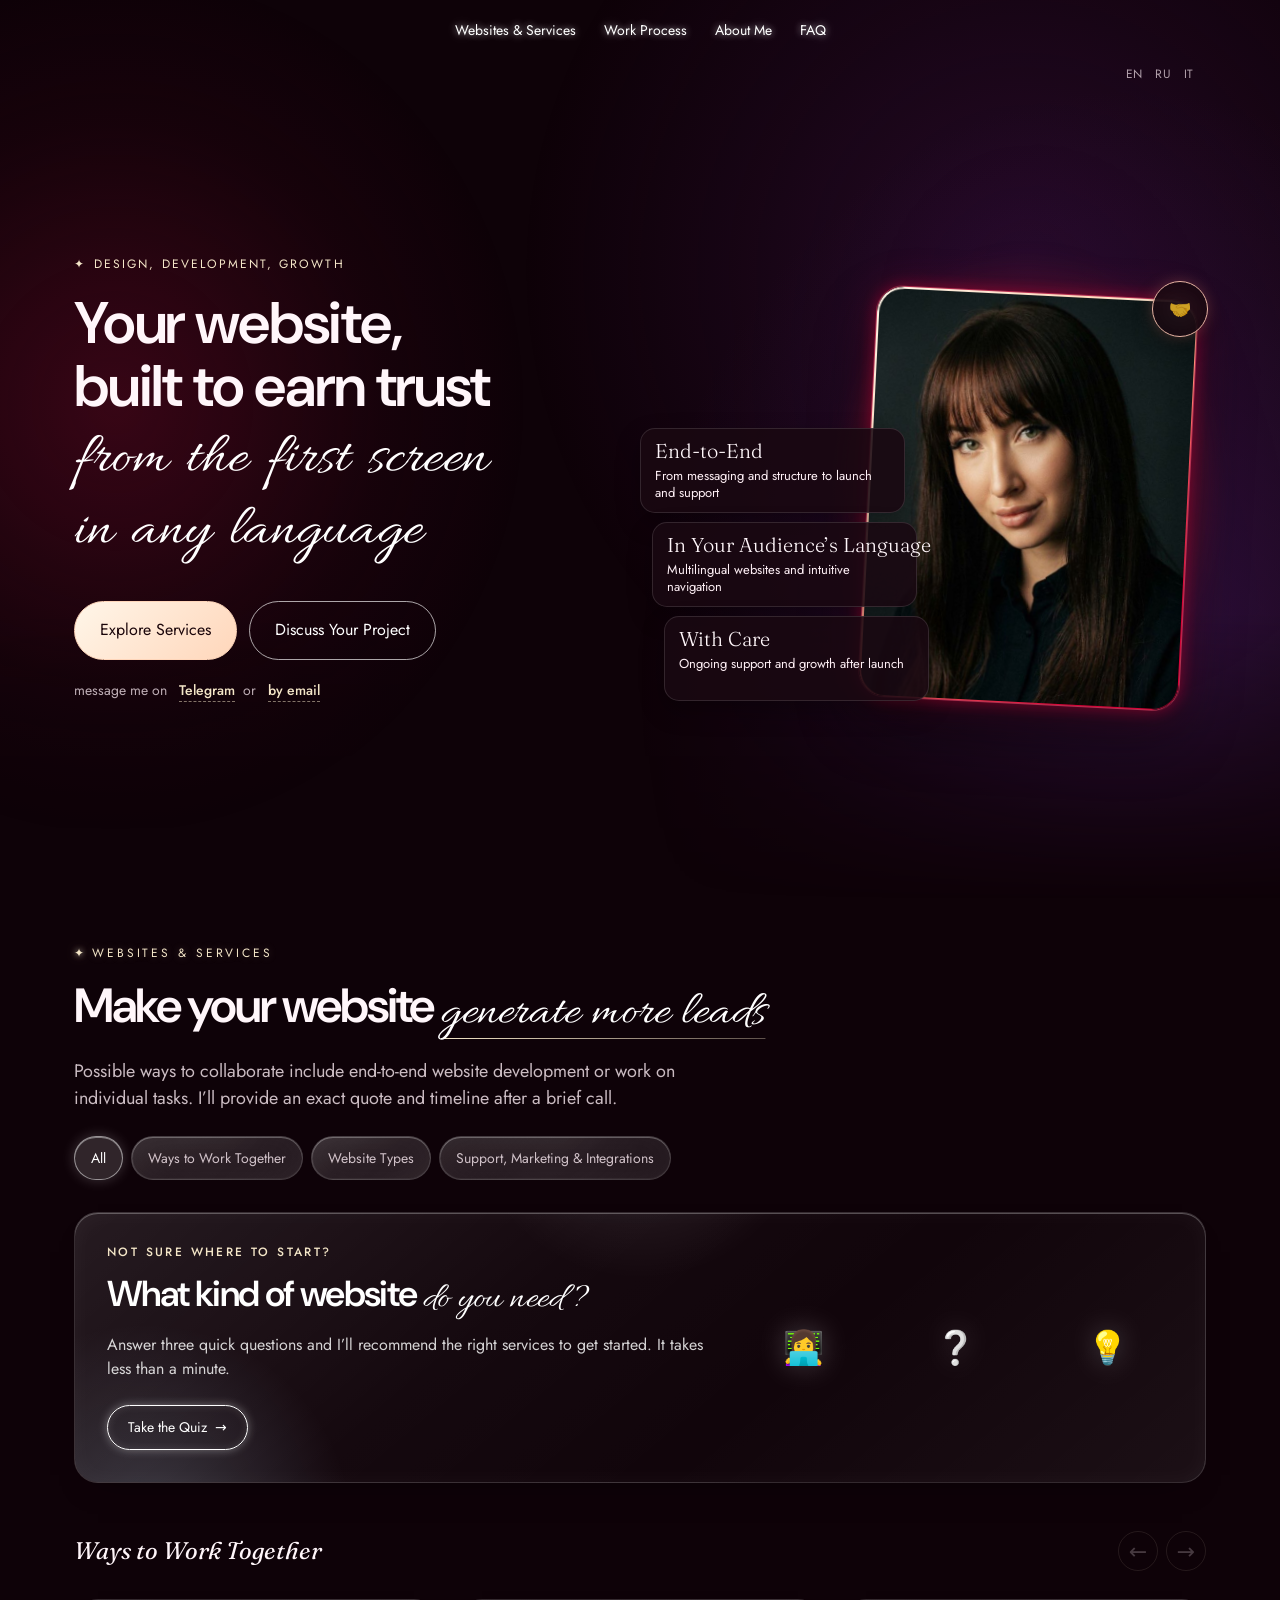
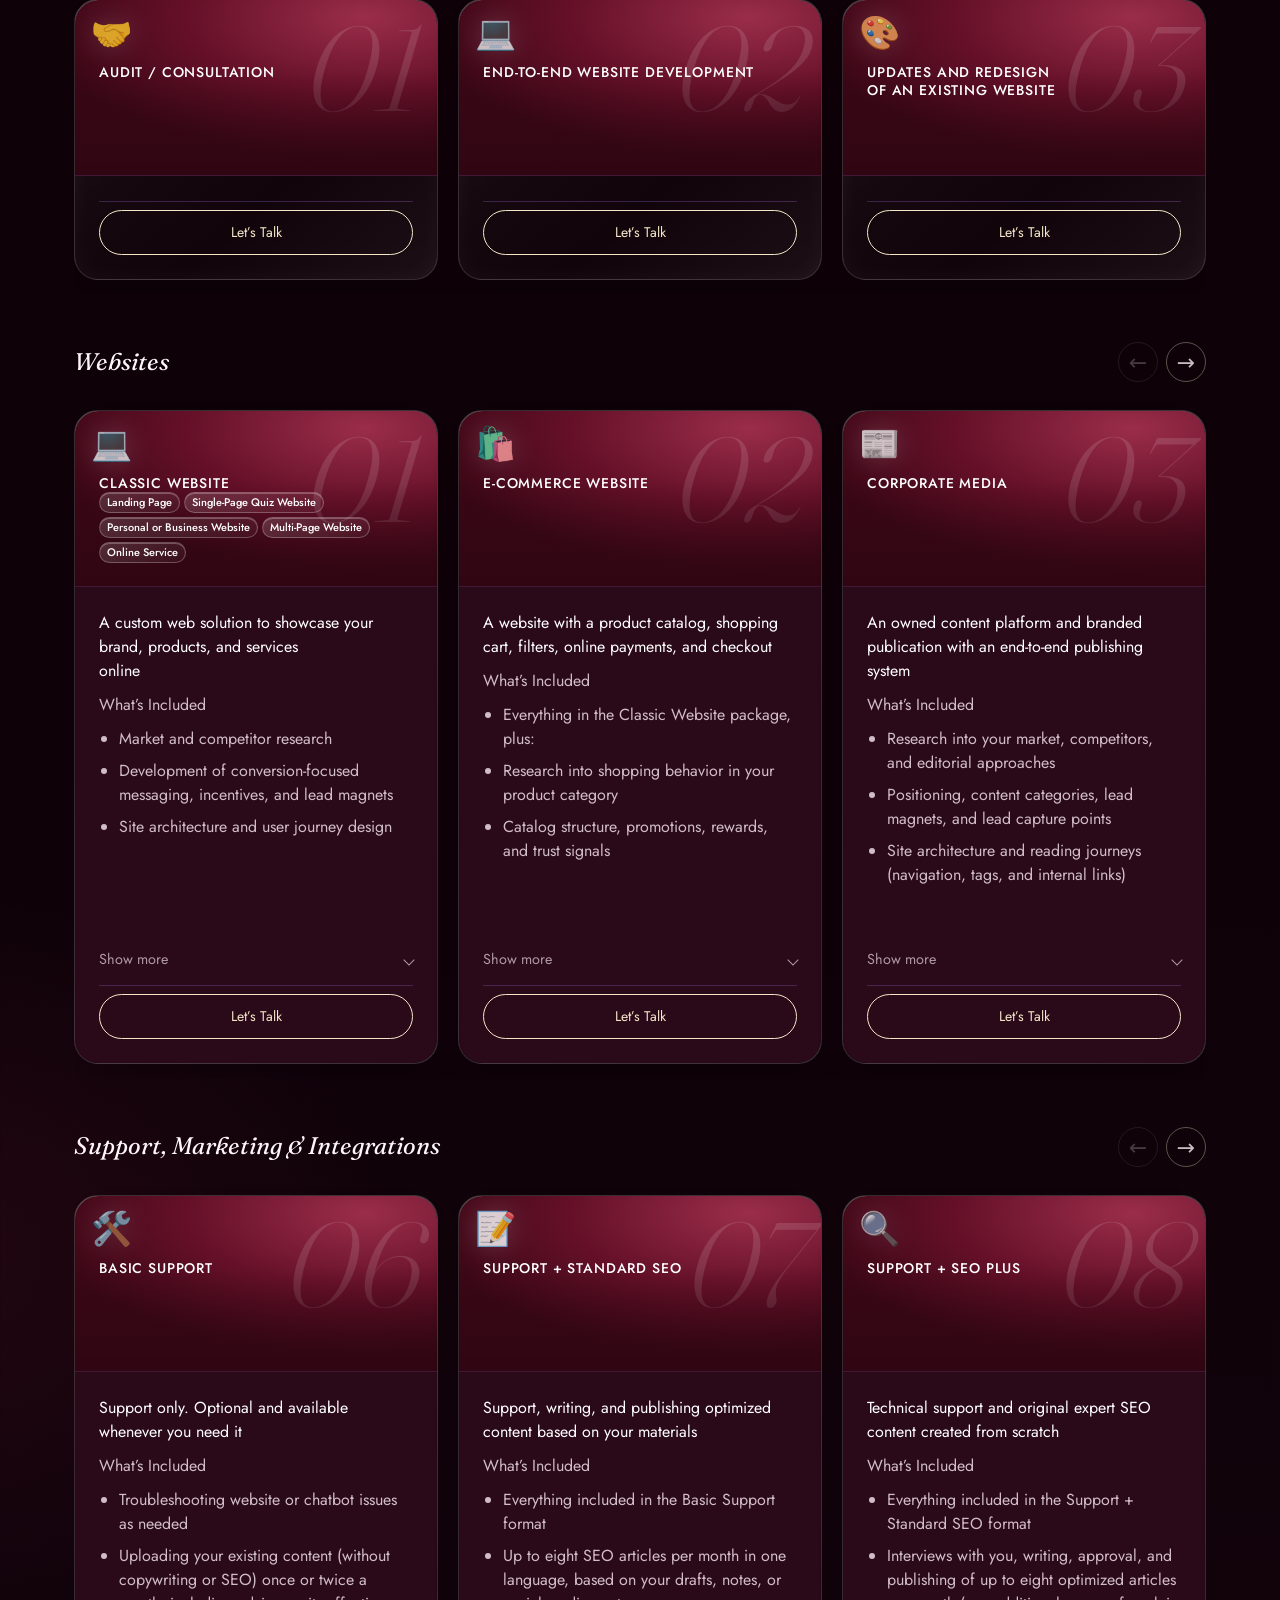
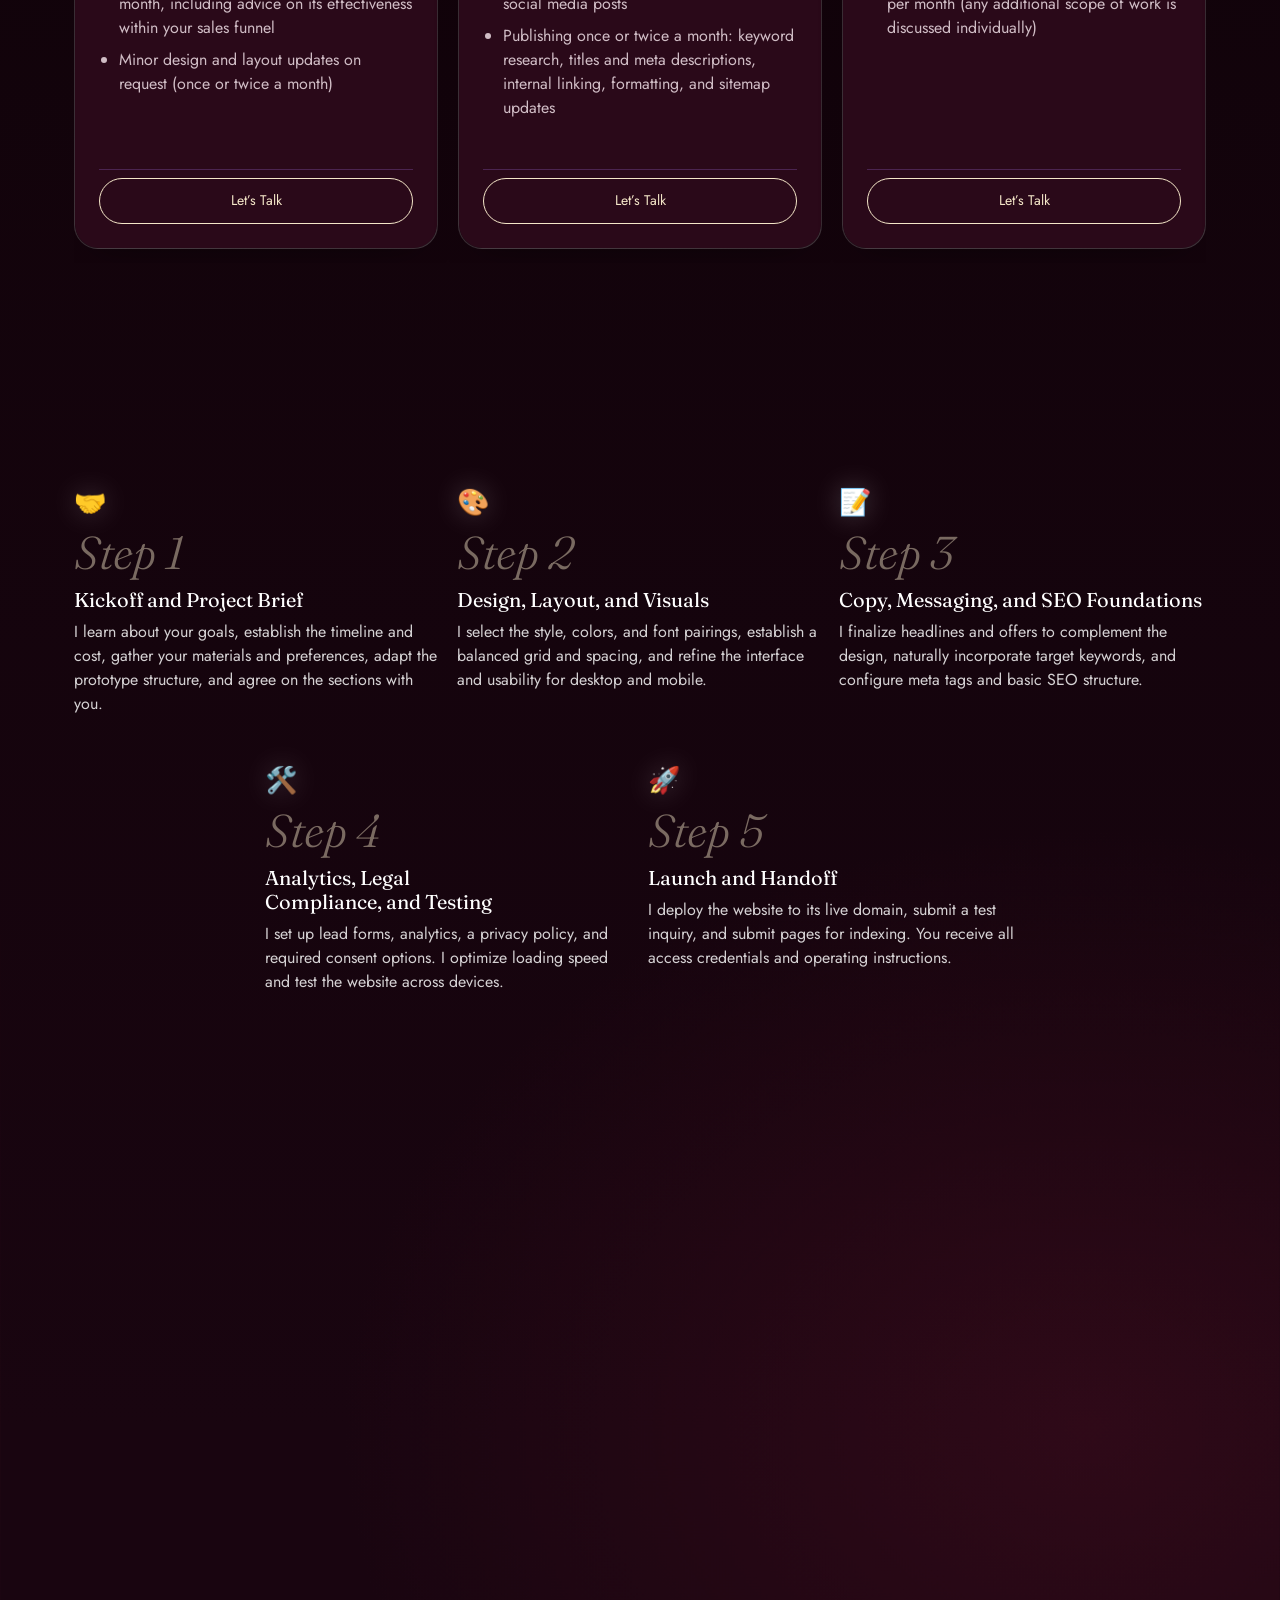
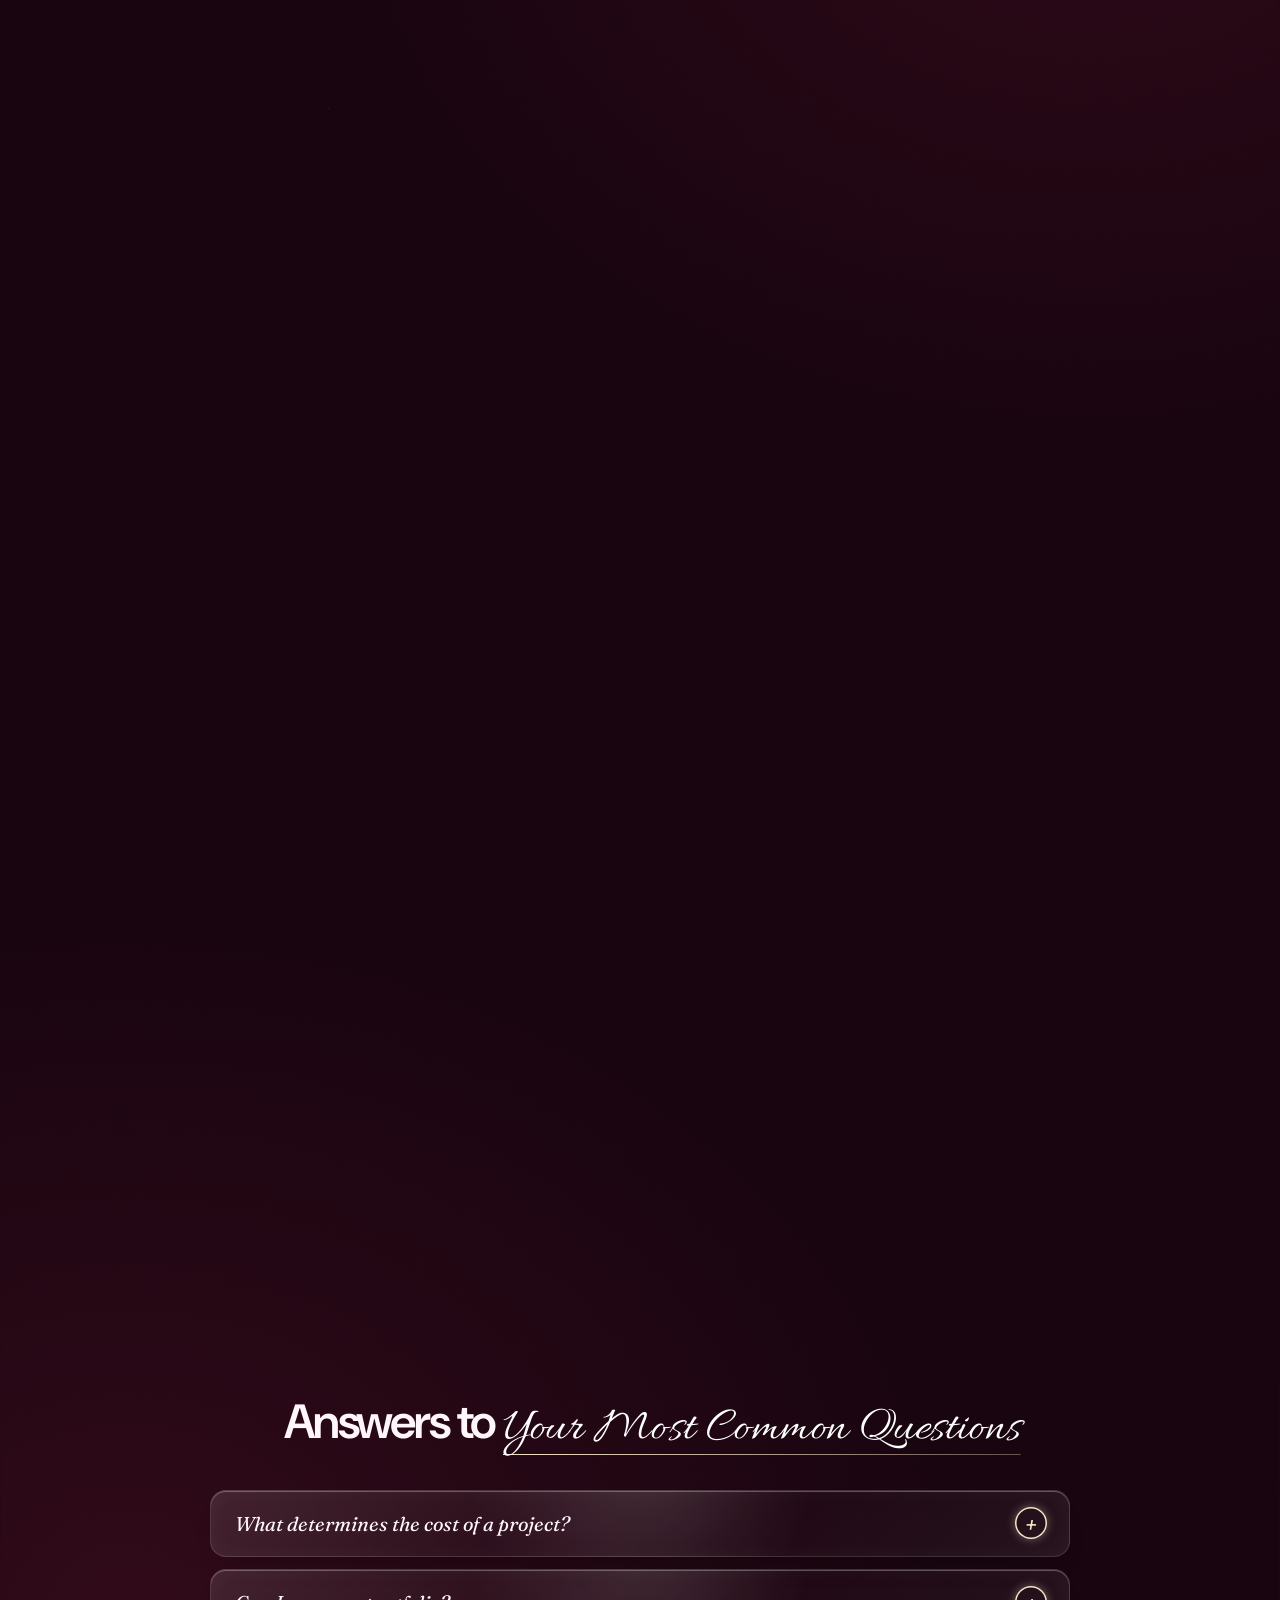
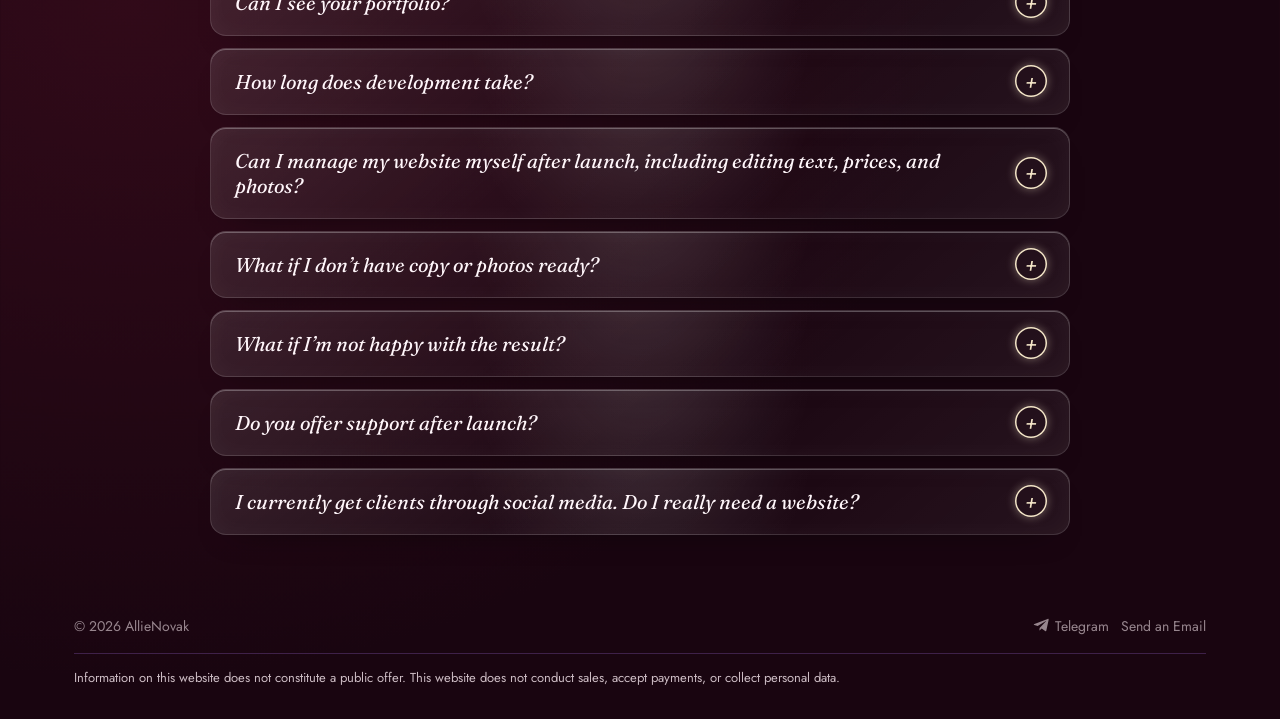
==== commit 119362da: "Apply agreed informational wording while preserving About name and site design" ====
--- a/index.html
+++ b/index.html
@@ -1587,7 +1587,7 @@
 <div>
 <div class="eyebrow">Websites &amp; Services</div>
 <h2>Make your website <em>generate more leads</em></h2>
-<p class="lead">Choose a complete website package or an individual service. I’ll provide an exact quote and timeline after a brief call.</p>
+<p class="lead">Possible ways to collaborate include end-to-end website development or work on individual tasks. I’ll provide an exact quote and timeline after a brief call.</p>
 </div>
 <div aria-label="Service filters" class="filters" role="group"><button class="on" data-f="all">All</button><button class="" data-f="format">Ways to Work Together</button><button class="" data-f="site">Website Types</button><button class="" data-f="care">Support, Marketing &amp; Integrations</button></div>
 </div>
@@ -1620,7 +1620,7 @@
 </div>
 
 
-<div class="service-group" data-group="format"><h3 style="font-style:italic">Ways to Work Together</h3><div class="routes"><article class="route" data-c="format" id="r-audit"><div class="cover c-wine"><span class="emoji-icon service-emoji" aria-hidden="true" style="--emoji-size:33px" data-glow="true"><span class="emoji-fallback">🤝</span><img class="emoji-image" alt="" width="40" height="40" loading="lazy" decoding="async" src="https://elk.sh/%F0%9F%A4%9D?style=apple" onload="this.parentElement.classList.add('emoji-ready')" onerror="this.hidden=true;this.parentElement.classList.remove('emoji-ready')"></span><span class="num">01</span><h3>Audit / Consultation</h3></div><div class="body"><div class="foot"><a class="btn btn-bordo" href="#contact">Let’s Talk</a></div></div></article><article class="route" data-c="format" id="r-turnkey"><div class="cover c-wine"><span class="emoji-icon service-emoji" aria-hidden="true" style="--emoji-size:33px" data-glow="true"><span class="emoji-fallback">💻</span><img class="emoji-image" alt="" width="40" height="40" loading="lazy" decoding="async" src="https://elk.sh/%F0%9F%92%BB?style=apple" onload="this.parentElement.classList.add('emoji-ready')" onerror="this.hidden=true;this.parentElement.classList.remove('emoji-ready')"></span><span class="num">02</span><h3>End-to-End Website Development</h3></div><div class="body"><div class="foot"><a class="btn btn-bordo" href="#contact">Let’s Talk</a></div></div></article><article class="route" data-c="format" id="r-redesign"><div class="cover c-wine"><span class="emoji-icon service-emoji" aria-hidden="true" style="--emoji-size:33px" data-glow="true"><span class="emoji-fallback">🎨</span><img class="emoji-image" alt="" width="40" height="40" loading="lazy" decoding="async" src="https://elk.sh/%F0%9F%8E%A8?style=apple" onload="this.parentElement.classList.add('emoji-ready')" onerror="this.hidden=true;this.parentElement.classList.remove('emoji-ready')"></span><span class="num">03</span><h3>Updates and Redesign<br>of an Existing Website</h3></div><div class="body"><div class="foot"><a class="btn btn-bordo" href="#contact">Let’s Talk</a></div></div></article></div></div><div class="service-group" data-group="site"><h3 style="font-style:italic">Websites</h3><div class="routes"><article class="route" data-c="site" id="r-classic"><div class="cover c-wine"><span class="emoji-icon service-emoji" aria-hidden="true" style="--emoji-size:33px" data-glow="true"><span class="emoji-fallback">💻</span><img class="emoji-image" alt="" width="40" height="40" loading="lazy" decoding="async" src="https://elk.sh/%F0%9F%92%BB?style=apple" onload="this.parentElement.classList.add('emoji-ready')" onerror="this.hidden=true;this.parentElement.classList.remove('emoji-ready')"></span><span class="num">01</span><h3>Classic Website</h3><p class="for classic-header-badges"><span class="classic-glass-badge">Landing Page</span><span class="classic-glass-badge">Single-Page Quiz Website</span><span class="classic-glass-badge">Personal or Business Website</span><span class="classic-glass-badge">Multi-Page Website</span><span class="classic-glass-badge">Online Service</span></p></div><div class="body"><p style="color:#fff">A custom web solution to showcase your brand, products, and services<br>online</p><p>What’s Included</p> <ul class="service-list"><li>Market and competitor research</li><li>Development of conversion-focused messaging, incentives, and lead magnets</li><li>Site architecture and user journey design</li><li>Custom responsive design for mobile and desktop</li><li>Lead form setup aligned with regional legal requirements</li><li>Implementation of required features: blog, calculator, booking, builder, or user account</li><li>Integration with existing social media, messaging apps, and chatbots</li><li>Domain connection, analytics, basic SEO, and website launch</li></ul><div class="foot"><a class="btn btn-bordo" href="#contact">Let’s Talk</a></div></div></article><article class="route" data-c="site" id="r-shop"><div class="cover c-wine"><span class="emoji-icon service-emoji" aria-hidden="true" style="--emoji-size:33px" data-glow="true"><span class="emoji-fallback">🛍️</span><img class="emoji-image" alt="" width="40" height="40" loading="lazy" decoding="async" src="https://elk.sh/%F0%9F%9B%8D%EF%B8%8F?style=apple" onload="this.parentElement.classList.add('emoji-ready')" onerror="this.hidden=true;this.parentElement.classList.remove('emoji-ready')"></span><span class="num">02</span><h3>E-Commerce Website</h3></div><div class="body"><p class="for">A website with a product catalog, shopping cart, filters, online payments, and checkout</p><p>What’s Included</p> <ul class="service-list"><li>Everything in the Classic Website package, plus:</li><li>Research into shopping behavior in your product category</li><li>Catalog structure, promotions, rewards, and trust signals</li><li>Catalog design and product page creation</li><li>Cart, checkout forms, and document setup aligned with regional legal requirements</li><li>Features such as filters, product variants, promo codes, wish lists, and customer accounts</li><li>Integration with online payments, shipping services, inventory management, and CRM</li><li>E-commerce analytics setup</li></ul><div class="foot"><a class="btn btn-bordo" href="#contact">Let’s Talk</a></div></div></article><article class="route" data-c="site" id="r-media"><div class="cover c-wine"><span class="emoji-icon service-emoji" aria-hidden="true" style="--emoji-size:33px" data-glow="true"><span class="emoji-fallback">📰</span><img class="emoji-image" alt="" width="40" height="40" loading="lazy" decoding="async" src="https://elk.sh/%F0%9F%93%B0?style=apple" onload="this.parentElement.classList.add('emoji-ready')" onerror="this.hidden=true;this.parentElement.classList.remove('emoji-ready')"></span><span class="num">03</span><h3>Corporate Media</h3></div><div class="body"><p class="for">An owned content platform and branded publication with an end-to-end publishing system</p><p>What’s Included</p> <ul class="service-list"><li>Research into your market, competitors, and editorial approaches</li><li>Positioning, content categories, lead magnets, and lead capture points</li><li>Site architecture and reading journeys (navigation, tags, and internal links)</li><li>Custom responsive design, including article and case study templates</li><li>Subscription and inquiry forms aligned with regional legal requirements</li><li>Features such as a blog or magazine, search and filters, contributor columns, interactive embeds, or members-only content</li><li>Integration with existing social media, messaging apps, newsletters, and chatbots</li><li>Domain connection, analytics, basic SEO, and publication launch</li></ul><div class="foot"><a class="btn btn-bordo" href="#contact">Let’s Talk</a></div></div></article><article class="route" data-c="site" id="r-bot"><div class="cover c-wine"><span class="emoji-icon service-emoji" aria-hidden="true" style="--emoji-size:33px" data-glow="true"><span class="emoji-fallback">🤖</span><img class="emoji-image" alt="" width="40" height="40" loading="lazy" decoding="async" src="https://elk.sh/%F0%9F%A4%96?style=apple" onload="this.parentElement.classList.add('emoji-ready')" onerror="this.hidden=true;this.parentElement.classList.remove('emoji-ready')"></span><span class="num">05</span><h3>Chatbot</h3></div><div class="body"><p class="for">A smart messaging assistant that automates customer communication and captures leads 24/7</p><p>What’s Included</p> <ul class="service-list"><li>Conversation flows, automated sales funnels, appointment booking, FAQs, and escalation to a human representative</li><li>Copywriting and interface setup: clear messages, menu buttons, and prompts without overwhelming text</li><li>Integration with CRM systems, online payments, calendars, or knowledge bases</li><li>Testing and launch: button checks, lead delivery, and analytics setup</li></ul><div class="foot"><a class="btn btn-bordo" href="#contact">Let’s Talk</a></div></div></article><article class="route" data-c="site" id="r-app"><div class="cover c-wine"><span class="emoji-icon service-emoji" aria-hidden="true" style="--emoji-size:33px" data-glow="true"><span class="emoji-fallback">📱</span><img class="emoji-image" alt="" width="40" height="40" loading="lazy" decoding="async" src="https://elk.sh/%F0%9F%93%B1?style=apple" onload="this.parentElement.classList.add('emoji-ready')" onerror="this.hidden=true;this.parentElement.classList.remove('emoji-ready')"></span><span class="num"></span><h3>App</h3></div><div class="body"><div class="foot"><a class="btn btn-bordo" href="#contact">Learn More</a></div></div></article></div></div><div class="service-group" data-group="care"><h3 style="font-style:italic">Support, Marketing &amp; Integrations</h3><div class="routes"><article class="route" data-c="care" id="r-support"><div class="cover c-wine"><span class="emoji-icon service-emoji" aria-hidden="true" style="--emoji-size:33px" data-glow="true"><span class="emoji-fallback">🛠️</span><img class="emoji-image" alt="" width="40" height="40" loading="lazy" decoding="async" src="https://elk.sh/%F0%9F%9B%A0%EF%B8%8F?style=apple" onload="this.parentElement.classList.add('emoji-ready')" onerror="this.hidden=true;this.parentElement.classList.remove('emoji-ready')"></span><span class="num">06</span><h3>Basic Support</h3></div><div class="body"><p class="for">Support only. Optional and available whenever you need it</p><p>What’s Included</p> <ul class="service-list"><li>Troubleshooting website or chatbot issues as needed</li><li>Uploading your existing content (without copywriting or SEO) once or twice a month, including advice on its effectiveness within your sales funnel</li><li>Minor design and layout updates on request (once or twice a month)</li></ul><div class="foot"><a class="btn btn-bordo" href="#contact">Let’s Talk</a></div></div></article><article class="route" data-c="care" id="r-seo"><div class="cover c-wine"><span class="emoji-icon service-emoji" aria-hidden="true" style="--emoji-size:33px" data-glow="true"><span class="emoji-fallback">📝</span><img class="emoji-image" alt="" width="40" height="40" loading="lazy" decoding="async" src="https://elk.sh/%F0%9F%93%9D?style=apple" onload="this.parentElement.classList.add('emoji-ready')" onerror="this.hidden=true;this.parentElement.classList.remove('emoji-ready')"></span><span class="num">07</span><h3>Support + Standard SEO</h3></div><div class="body"><p class="for">Support, writing, and publishing optimized content based on your materials</p><p>What’s Included</p> <ul class="service-list"><li>Everything in Basic Support</li><li>Up to eight SEO articles per month in one language, based on your drafts, notes, or social media posts</li><li>Publishing once or twice a month: keyword research, titles and meta descriptions, internal linking, formatting, and sitemap updates</li></ul><div class="foot"><a class="btn btn-bordo" href="#contact">Let’s Talk</a></div></div></article><article class="route" data-c="care" id="r-plus"><div class="cover c-wine"><span class="emoji-icon service-emoji" aria-hidden="true" style="--emoji-size:33px" data-glow="true"><span class="emoji-fallback">🔍</span><img class="emoji-image" alt="" width="40" height="40" loading="lazy" decoding="async" src="https://elk.sh/%F0%9F%94%8D?style=apple" onload="this.parentElement.classList.add('emoji-ready')" onerror="this.hidden=true;this.parentElement.classList.remove('emoji-ready')"></span><span class="num">08</span><h3>Support + SEO Plus</h3></div><div class="body"><p class="for">Technical support and original expert SEO content created from scratch</p><p>What’s Included</p> <ul class="service-list"><li>Everything in Support + Standard SEO</li><li>Interviews with you, writing, approval, and publishing of up to eight optimized articles per month (additional content billed separately)</li></ul><div class="foot"><a class="btn btn-bordo" href="#contact">Let’s Talk</a></div></div></article><article class="route" data-c="care" id="r-ads"><div class="cover c-wine"><span class="emoji-icon service-emoji" aria-hidden="true" style="--emoji-size:33px" data-glow="true"><span class="emoji-fallback">📣</span><img class="emoji-image" alt="" width="40" height="40" loading="lazy" decoding="async" src="https://elk.sh/%F0%9F%93%A3?style=apple" onload="this.parentElement.classList.add('emoji-ready')" onerror="this.hidden=true;this.parentElement.classList.remove('emoji-ready')"></span><span class="num">09</span><h3>Paid Search Campaign Setup and Launch (Yandex Direct / Google Ads)</h3></div><div class="body"><p class="for">Attract targeted traffic and high-intent leads to your website or chatbot from search and advertising networks</p><p>What’s Included</p> <ul class="service-list"><li>Market, competitor, and landing page analysis with conversion recommendations</li><li>Target keyword and negative keyword research to protect your budget from irrelevant clicks</li><li>Conversion-focused ad copy, sitelinks, callouts, and bidding strategies</li><li>Analytics setup and verification (Yandex Metrica / Google Analytics) and conversion tracking to measure cost per lead</li></ul><div class="foot"><a class="btn btn-bordo" href="#contact">Let’s Talk</a></div></div></article><article class="route" data-c="care" id="r-maps"><div class="cover c-wine"><span class="emoji-icon service-emoji" aria-hidden="true" style="--emoji-size:33px" data-glow="true"><span class="emoji-fallback">🧭</span><img class="emoji-image" alt="" width="40" height="40" loading="lazy" decoding="async" src="https://elk.sh/%F0%9F%A7%AD?style=apple" onload="this.parentElement.classList.add('emoji-ready')" onerror="this.hidden=true;this.parentElement.classList.remove('emoji-ready')"></span><span class="num">10</span><h3>Business Profile and<br>Location Setup on Yandex Maps /<br>Google Business Profile</h3></div><div class="body"><p class="for">Improve local search visibility and attract customers through map listings</p><p>What’s Included</p> <ul class="service-list"><li>Business profile registration, verification, and setup (contact details, hours, categories, and payment methods)</li><li>Add service descriptions, pricing, photos, and promotions to build customer trust</li><li>Basic local SEO and action buttons for calls, directions, website visits, or chatbot access</li></ul><div class="foot"><a class="btn btn-bordo" href="#contact">Let’s Talk</a></div></div></article><article class="route" data-c="care" id="r-pr"><div class="cover c-wine"><span class="emoji-icon service-emoji" aria-hidden="true" style="--emoji-size:33px" data-glow="true"><span class="emoji-fallback">🌍</span><img class="emoji-image" alt="" width="40" height="40" loading="lazy" decoding="async" src="https://elk.sh/%F0%9F%8C%8D?style=apple" onload="this.parentElement.classList.add('emoji-ready')" onerror="this.hidden=true;this.parentElement.classList.remove('emoji-ready')"></span><span class="num"></span><h3>Digital PR, Link Building, and Reputation SEO</h3></div><div class="body"><div class="foot"><a class="btn btn-bordo" href="#contact">Learn More</a></div></div></article></div></div></div>
+<div class="service-group" data-group="format"><h3 style="font-style:italic">Ways to Work Together</h3><div class="routes"><article class="route" data-c="format" id="r-audit"><div class="cover c-wine"><span class="emoji-icon service-emoji" aria-hidden="true" style="--emoji-size:33px" data-glow="true"><span class="emoji-fallback">🤝</span><img class="emoji-image" alt="" width="40" height="40" loading="lazy" decoding="async" src="https://elk.sh/%F0%9F%A4%9D?style=apple" onload="this.parentElement.classList.add('emoji-ready')" onerror="this.hidden=true;this.parentElement.classList.remove('emoji-ready')"></span><span class="num">01</span><h3>Audit / Consultation</h3></div><div class="body"><div class="foot"><a class="btn btn-bordo" href="#contact">Let’s Talk</a></div></div></article><article class="route" data-c="format" id="r-turnkey"><div class="cover c-wine"><span class="emoji-icon service-emoji" aria-hidden="true" style="--emoji-size:33px" data-glow="true"><span class="emoji-fallback">💻</span><img class="emoji-image" alt="" width="40" height="40" loading="lazy" decoding="async" src="https://elk.sh/%F0%9F%92%BB?style=apple" onload="this.parentElement.classList.add('emoji-ready')" onerror="this.hidden=true;this.parentElement.classList.remove('emoji-ready')"></span><span class="num">02</span><h3>End-to-End Website Development</h3></div><div class="body"><div class="foot"><a class="btn btn-bordo" href="#contact">Let’s Talk</a></div></div></article><article class="route" data-c="format" id="r-redesign"><div class="cover c-wine"><span class="emoji-icon service-emoji" aria-hidden="true" style="--emoji-size:33px" data-glow="true"><span class="emoji-fallback">🎨</span><img class="emoji-image" alt="" width="40" height="40" loading="lazy" decoding="async" src="https://elk.sh/%F0%9F%8E%A8?style=apple" onload="this.parentElement.classList.add('emoji-ready')" onerror="this.hidden=true;this.parentElement.classList.remove('emoji-ready')"></span><span class="num">03</span><h3>Updates and Redesign<br>of an Existing Website</h3></div><div class="body"><div class="foot"><a class="btn btn-bordo" href="#contact">Let’s Talk</a></div></div></article></div></div><div class="service-group" data-group="site"><h3 style="font-style:italic">Websites</h3><div class="routes"><article class="route" data-c="site" id="r-classic"><div class="cover c-wine"><span class="emoji-icon service-emoji" aria-hidden="true" style="--emoji-size:33px" data-glow="true"><span class="emoji-fallback">💻</span><img class="emoji-image" alt="" width="40" height="40" loading="lazy" decoding="async" src="https://elk.sh/%F0%9F%92%BB?style=apple" onload="this.parentElement.classList.add('emoji-ready')" onerror="this.hidden=true;this.parentElement.classList.remove('emoji-ready')"></span><span class="num">01</span><h3>Classic Website</h3><p class="for classic-header-badges"><span class="classic-glass-badge">Landing Page</span><span class="classic-glass-badge">Single-Page Quiz Website</span><span class="classic-glass-badge">Personal or Business Website</span><span class="classic-glass-badge">Multi-Page Website</span><span class="classic-glass-badge">Online Service</span></p></div><div class="body"><p style="color:#fff">A custom web solution to showcase your brand, products, and services<br>online</p><p>What’s Included</p> <ul class="service-list"><li>Market and competitor research</li><li>Development of conversion-focused messaging, incentives, and lead magnets</li><li>Site architecture and user journey design</li><li>Custom responsive design for mobile and desktop</li><li>Lead form setup aligned with regional legal requirements</li><li>Implementation of required features: blog, calculator, booking, builder, or user account</li><li>Integration with existing social media, messaging apps, and chatbots</li><li>Domain connection, analytics, basic SEO, and website launch</li></ul><div class="foot"><a class="btn btn-bordo" href="#contact">Let’s Talk</a></div></div></article><article class="route" data-c="site" id="r-shop"><div class="cover c-wine"><span class="emoji-icon service-emoji" aria-hidden="true" style="--emoji-size:33px" data-glow="true"><span class="emoji-fallback">🛍️</span><img class="emoji-image" alt="" width="40" height="40" loading="lazy" decoding="async" src="https://elk.sh/%F0%9F%9B%8D%EF%B8%8F?style=apple" onload="this.parentElement.classList.add('emoji-ready')" onerror="this.hidden=true;this.parentElement.classList.remove('emoji-ready')"></span><span class="num">02</span><h3>E-Commerce Website</h3></div><div class="body"><p class="for">A website with a product catalog, shopping cart, filters, online payments, and checkout</p><p>What’s Included</p> <ul class="service-list"><li>Everything in the Classic Website package, plus:</li><li>Research into shopping behavior in your product category</li><li>Catalog structure, promotions, rewards, and trust signals</li><li>Catalog design and product page creation</li><li>Cart, checkout forms, and document setup aligned with regional legal requirements</li><li>Features such as filters, product variants, promo codes, wish lists, and customer accounts</li><li>Integration with online payments, shipping services, inventory management, and CRM</li><li>E-commerce analytics setup</li></ul><div class="foot"><a class="btn btn-bordo" href="#contact">Let’s Talk</a></div></div></article><article class="route" data-c="site" id="r-media"><div class="cover c-wine"><span class="emoji-icon service-emoji" aria-hidden="true" style="--emoji-size:33px" data-glow="true"><span class="emoji-fallback">📰</span><img class="emoji-image" alt="" width="40" height="40" loading="lazy" decoding="async" src="https://elk.sh/%F0%9F%93%B0?style=apple" onload="this.parentElement.classList.add('emoji-ready')" onerror="this.hidden=true;this.parentElement.classList.remove('emoji-ready')"></span><span class="num">03</span><h3>Corporate Media</h3></div><div class="body"><p class="for">An owned content platform and branded publication with an end-to-end publishing system</p><p>What’s Included</p> <ul class="service-list"><li>Research into your market, competitors, and editorial approaches</li><li>Positioning, content categories, lead magnets, and lead capture points</li><li>Site architecture and reading journeys (navigation, tags, and internal links)</li><li>Custom responsive design, including article and case study templates</li><li>Subscription and inquiry forms aligned with regional legal requirements</li><li>Features such as a blog or magazine, search and filters, contributor columns, interactive embeds, or members-only content</li><li>Integration with existing social media, messaging apps, newsletters, and chatbots</li><li>Domain connection, analytics, basic SEO, and publication launch</li></ul><div class="foot"><a class="btn btn-bordo" href="#contact">Let’s Talk</a></div></div></article><article class="route" data-c="site" id="r-bot"><div class="cover c-wine"><span class="emoji-icon service-emoji" aria-hidden="true" style="--emoji-size:33px" data-glow="true"><span class="emoji-fallback">🤖</span><img class="emoji-image" alt="" width="40" height="40" loading="lazy" decoding="async" src="https://elk.sh/%F0%9F%A4%96?style=apple" onload="this.parentElement.classList.add('emoji-ready')" onerror="this.hidden=true;this.parentElement.classList.remove('emoji-ready')"></span><span class="num">05</span><h3>Chatbot</h3></div><div class="body"><p class="for">A smart messaging assistant that automates customer communication and captures leads 24/7</p><p>What’s Included</p> <ul class="service-list"><li>Conversation flows, automated sales funnels, appointment booking, FAQs, and escalation to a human representative</li><li>Copywriting and interface setup: clear messages, menu buttons, and prompts without overwhelming text</li><li>Integration with CRM systems, online payments, calendars, or knowledge bases</li><li>Testing and launch: button checks, lead delivery, and analytics setup</li></ul><div class="foot"><a class="btn btn-bordo" href="#contact">Let’s Talk</a></div></div></article><article class="route" data-c="site" id="r-app"><div class="cover c-wine"><span class="emoji-icon service-emoji" aria-hidden="true" style="--emoji-size:33px" data-glow="true"><span class="emoji-fallback">📱</span><img class="emoji-image" alt="" width="40" height="40" loading="lazy" decoding="async" src="https://elk.sh/%F0%9F%93%B1?style=apple" onload="this.parentElement.classList.add('emoji-ready')" onerror="this.hidden=true;this.parentElement.classList.remove('emoji-ready')"></span><span class="num"></span><h3>App</h3></div><div class="body"><div class="foot"><a class="btn btn-bordo" href="#contact">Learn More</a></div></div></article></div></div><div class="service-group" data-group="care"><h3 style="font-style:italic">Support, Marketing &amp; Integrations</h3><div class="routes"><article class="route" data-c="care" id="r-support"><div class="cover c-wine"><span class="emoji-icon service-emoji" aria-hidden="true" style="--emoji-size:33px" data-glow="true"><span class="emoji-fallback">🛠️</span><img class="emoji-image" alt="" width="40" height="40" loading="lazy" decoding="async" src="https://elk.sh/%F0%9F%9B%A0%EF%B8%8F?style=apple" onload="this.parentElement.classList.add('emoji-ready')" onerror="this.hidden=true;this.parentElement.classList.remove('emoji-ready')"></span><span class="num">06</span><h3>Basic Support</h3></div><div class="body"><p class="for">Support only. Optional and available whenever you need it</p><p>What’s Included</p> <ul class="service-list"><li>Troubleshooting website or chatbot issues as needed</li><li>Uploading your existing content (without copywriting or SEO) once or twice a month, including advice on its effectiveness within your sales funnel</li><li>Minor design and layout updates on request (once or twice a month)</li></ul><div class="foot"><a class="btn btn-bordo" href="#contact">Let’s Talk</a></div></div></article><article class="route" data-c="care" id="r-seo"><div class="cover c-wine"><span class="emoji-icon service-emoji" aria-hidden="true" style="--emoji-size:33px" data-glow="true"><span class="emoji-fallback">📝</span><img class="emoji-image" alt="" width="40" height="40" loading="lazy" decoding="async" src="https://elk.sh/%F0%9F%93%9D?style=apple" onload="this.parentElement.classList.add('emoji-ready')" onerror="this.hidden=true;this.parentElement.classList.remove('emoji-ready')"></span><span class="num">07</span><h3>Support + Standard SEO</h3></div><div class="body"><p class="for">Support, writing, and publishing optimized content based on your materials</p><p>What’s Included</p> <ul class="service-list"><li>Everything included in the Basic Support format</li><li>Up to eight SEO articles per month in one language, based on your drafts, notes, or social media posts</li><li>Publishing once or twice a month: keyword research, titles and meta descriptions, internal linking, formatting, and sitemap updates</li></ul><div class="foot"><a class="btn btn-bordo" href="#contact">Let’s Talk</a></div></div></article><article class="route" data-c="care" id="r-plus"><div class="cover c-wine"><span class="emoji-icon service-emoji" aria-hidden="true" style="--emoji-size:33px" data-glow="true"><span class="emoji-fallback">🔍</span><img class="emoji-image" alt="" width="40" height="40" loading="lazy" decoding="async" src="https://elk.sh/%F0%9F%94%8D?style=apple" onload="this.parentElement.classList.add('emoji-ready')" onerror="this.hidden=true;this.parentElement.classList.remove('emoji-ready')"></span><span class="num">08</span><h3>Support + SEO Plus</h3></div><div class="body"><p class="for">Technical support and original expert SEO content created from scratch</p><p>What’s Included</p> <ul class="service-list"><li>Everything included in the Support + Standard SEO format</li><li>Interviews with you, writing, approval, and publishing of up to eight optimized articles per month (any additional scope of work is discussed individually)</li></ul><div class="foot"><a class="btn btn-bordo" href="#contact">Let’s Talk</a></div></div></article><article class="route" data-c="care" id="r-ads"><div class="cover c-wine"><span class="emoji-icon service-emoji" aria-hidden="true" style="--emoji-size:33px" data-glow="true"><span class="emoji-fallback">📣</span><img class="emoji-image" alt="" width="40" height="40" loading="lazy" decoding="async" src="https://elk.sh/%F0%9F%93%A3?style=apple" onload="this.parentElement.classList.add('emoji-ready')" onerror="this.hidden=true;this.parentElement.classList.remove('emoji-ready')"></span><span class="num">09</span><h3>Paid Search Campaign Setup and Launch (Yandex Direct / Google Ads)</h3></div><div class="body"><p class="for">Attract targeted traffic and high-intent leads to your website or chatbot from search and advertising networks</p><p>What’s Included</p> <ul class="service-list"><li>Market, competitor, and landing page analysis with conversion recommendations</li><li>Target keyword and negative keyword research to protect your budget from irrelevant clicks</li><li>Conversion-focused ad copy, sitelinks, callouts, and bidding strategies</li><li>Analytics setup and verification (Yandex Metrica / Google Analytics) and conversion tracking to measure cost per lead</li></ul><div class="foot"><a class="btn btn-bordo" href="#contact">Let’s Talk</a></div></div></article><article class="route" data-c="care" id="r-maps"><div class="cover c-wine"><span class="emoji-icon service-emoji" aria-hidden="true" style="--emoji-size:33px" data-glow="true"><span class="emoji-fallback">🧭</span><img class="emoji-image" alt="" width="40" height="40" loading="lazy" decoding="async" src="https://elk.sh/%F0%9F%A7%AD?style=apple" onload="this.parentElement.classList.add('emoji-ready')" onerror="this.hidden=true;this.parentElement.classList.remove('emoji-ready')"></span><span class="num">10</span><h3>Business Profile and<br>Location Setup on Yandex Maps /<br>Google Business Profile</h3></div><div class="body"><p class="for">Improve local search visibility and attract customers through map listings</p><p>What’s Included</p> <ul class="service-list"><li>Business profile registration, verification, and setup (contact details, hours, categories, and payment methods)</li><li>Add service descriptions, pricing, photos, and promotions to build customer trust</li><li>Basic local SEO and action buttons for calls, directions, website visits, or chatbot access</li></ul><div class="foot"><a class="btn btn-bordo" href="#contact">Let’s Talk</a></div></div></article><article class="route" data-c="care" id="r-pr"><div class="cover c-wine"><span class="emoji-icon service-emoji" aria-hidden="true" style="--emoji-size:33px" data-glow="true"><span class="emoji-fallback">🌍</span><img class="emoji-image" alt="" width="40" height="40" loading="lazy" decoding="async" src="https://elk.sh/%F0%9F%8C%8D?style=apple" onload="this.parentElement.classList.add('emoji-ready')" onerror="this.hidden=true;this.parentElement.classList.remove('emoji-ready')"></span><span class="num"></span><h3>Digital PR, Link Building, and Reputation SEO</h3></div><div class="body"><div class="foot"><a class="btn btn-bordo" href="#contact">Learn More</a></div></div></article></div></div></div>
 </section>
 <!-- 3. My Process -->
 
@@ -1630,7 +1630,7 @@
 <h2>A clear, stress-free process <em>at a pace that works for you</em></h2>
 <ol class="steps"><li class="step"><span class="emoji-icon panel-emoji" aria-hidden="true" style="--emoji-size:26px" data-glow="true"><span class="emoji-fallback">🤝</span><img class="emoji-image" alt="" width="32" height="32" loading="lazy" decoding="async" src="https://elk.sh/%F0%9F%A4%9D?style=apple" onload="this.parentElement.classList.add('emoji-ready')" onerror="this.hidden=true;this.parentElement.classList.remove('emoji-ready')"></span><div class="n">Step 1</div><h3>Kickoff and Project Brief</h3><p>I learn about your goals, establish the timeline and cost, gather your materials and preferences, adapt the prototype structure, and agree on the sections with you.</p></li><li class="step"><span class="emoji-icon panel-emoji" aria-hidden="true" style="--emoji-size:26px" data-glow="true"><span class="emoji-fallback">🎨</span><img class="emoji-image" alt="" width="32" height="32" loading="lazy" decoding="async" src="https://elk.sh/%F0%9F%8E%A8?style=apple" onload="this.parentElement.classList.add('emoji-ready')" onerror="this.hidden=true;this.parentElement.classList.remove('emoji-ready')"></span><div class="n">Step 2</div><h3>Design, Layout, and Visuals</h3><p>I select the style, colors, and font pairings, establish a balanced grid and spacing, and refine the interface and usability for desktop and mobile.</p></li><li class="step"><span class="emoji-icon panel-emoji" aria-hidden="true" style="--emoji-size:26px" data-glow="true"><span class="emoji-fallback">📝</span><img class="emoji-image" alt="" width="32" height="32" loading="lazy" decoding="async" src="https://elk.sh/%F0%9F%93%9D?style=apple" onload="this.parentElement.classList.add('emoji-ready')" onerror="this.hidden=true;this.parentElement.classList.remove('emoji-ready')"></span><div class="n">Step 3</div><h3>Copy, Messaging, and SEO Foundations</h3><p>I finalize headlines and offers to complement the design, naturally incorporate target keywords, and configure meta tags and basic SEO structure.</p></li><li class="step"><span class="emoji-icon panel-emoji" aria-hidden="true" style="--emoji-size:26px" data-glow="true"><span class="emoji-fallback">🛠️</span><img class="emoji-image" alt="" width="32" height="32" loading="lazy" decoding="async" src="https://elk.sh/%F0%9F%9B%A0%EF%B8%8F?style=apple" onload="this.parentElement.classList.add('emoji-ready')" onerror="this.hidden=true;this.parentElement.classList.remove('emoji-ready')"></span><div class="n">Step 4</div><h3>Analytics, Legal<br>Compliance, and Testing</h3><p>I set up lead forms, analytics, a privacy policy, and required consent options. I optimize loading speed and test the website across devices.</p></li><li class="step"><span class="emoji-icon panel-emoji" aria-hidden="true" style="--emoji-size:26px" data-glow="true"><span class="emoji-fallback">🚀</span><img class="emoji-image" alt="" width="32" height="32" loading="lazy" decoding="async" src="https://elk.sh/%F0%9F%9A%80?style=apple" onload="this.parentElement.classList.add('emoji-ready')" onerror="this.hidden=true;this.parentElement.classList.remove('emoji-ready')"></span><div class="n">Step 5</div><h3>Launch and Handoff</h3><p>I deploy the website to its live domain, submit a test inquiry, and submit pages for indexing. You receive all access credentials and operating instructions.</p></li></ol>
 
-<ul class="guar"><li><b>Clear Terms and Payment</b><span>I can work under a contract at your request, defining the scope, timeline, and final price upfront. We agree on payment terms before the project begins.</span></li><li><b>Flexible Timelines</b><span>I work around your schedule, whether you need to meet an important launch date or prefer a more relaxed pace. Milestones are agreed in advance, so you won’t need to constantly oversee the process.</span></li><li><b>Content and Revision Support</b><span>All I need from you are basic materials and ideas (photos, videos, or key points). I refine the project within the agreed scope until we achieve the desired result, from copy to button colors.</span></li><li><b>AI Integration for Business Workflows</b><span>I help integrate AI tools into your website and marketing, building a simple workflow so you can manage ongoing tasks without unnecessary manual work.</span></li><li><b>Multilingual Websites (Optional)</b><span>On request, I launch websites in two or more languages, adapting messaging to each audience’s cultural context, involving native speakers when needed, and configuring language versions for search engines.</span></li><li><b>Launch and Growth (Optional)</b><span>I stay available after launch. On request, I provide technical support, analytics setup, basic SEO, and ad campaign launches. You can grow your website and add new sections with a single point of contact.</span></li></ul>
+<ul class="guar"><li><b>How We Collaborate</b><span>Collaboration terms are agreed individually before the project begins. The terms of each project are discussed separately.</span></li><li><b>Flexible Timelines</b><span>I work around your schedule, whether you need to meet an important launch date or prefer a more relaxed pace. Milestones are agreed in advance, so you won’t need to constantly oversee the process.</span></li><li><b>Content and Revision Support</b><span>All I need from you are basic materials and ideas (photos, videos, or key points). I refine the project within the agreed scope until we achieve the desired result, from copy to button colors.</span></li><li><b>AI Integration for Business Workflows</b><span>I help integrate AI tools into your website and marketing, building a simple workflow so you can manage ongoing tasks without unnecessary manual work.</span></li><li><b>Multilingual Websites (Optional)</b><span>On request, I launch websites in two or more languages, adapting messaging to each audience’s cultural context, involving native speakers when needed, and configuring language versions for search engines.</span></li><li><b>Launch and Growth (Optional)</b><span>I stay available after launch. On request, I provide technical support, analytics setup, basic SEO, and ad campaign launches. You can grow your website and add new sections with a single point of contact.</span></li></ul>
 </div>
 </section>
 <!-- 4. Для кого -->
@@ -1662,7 +1662,7 @@
 <div class="eyebrow">FAQ</div>
 <h2>Answers to <em>Your Most Common Questions</em></h2>
 </div>
-<div class="faq-list"><details><summary>How much does a website cost, and why aren’t prices listed?</summary><p>I work across industries and with clients in different countries, so every quote is tailored to the project. Pricing depends on the market, business goals, number of pages, languages, and features. After a brief call or project brief, I’ll provide an exact quote, timeline, and proposal before work begins.</p></details><details><summary>Can I see your portfolio?</summary><p>Of course! I’ll send you a separate link to my portfolio upon request.</p></details><details><summary>How long does development take?</summary><p>Timelines depend on the website type and other factors. A landing page typically takes one day to two weeks, while a multi-page website or online store takes at least three weeks. We agree on the exact schedule and milestones before work begins.</p></details><details><summary>Can I manage my website myself after launch, including editing text, prices, and photos?</summary><p>Yes. After launch, you receive full access and ownership. Ongoing management depends on the approach we choose: for custom-coded websites, I can set up an easy-to-use admin panel for basic edits or handle support myself. With a website builder such as Tilda, you can easily edit everything in its visual editor.</p></details><details><summary>What if I don’t have copy or photos ready?</summary><p>That’s not a problem; most clients start this way. I’ll help identify your key messages, write conversion-focused copy, and recommend photos to take or source quality visuals myself.</p></details><details><summary>What if I’m not happy with the result?</summary><p>My process is structured in stages, so the final result won’t come as a surprise. We first approve the prototype and structure, then the design concept using the hero section, and only then do I design the remaining pages. We review and refine each step until you feel it’s right.</p></details><details><summary>Do you offer support after launch?</summary><p>Yes. I stay available after handoff. You can reach out for technical support, new pages, SEO articles, or ad campaign setup whenever you’re ready to scale.</p></details><details><summary>I currently get clients through social media. Do I really need a website?</summary><p>Social media is great for nurturing leads, but algorithms and hard-to-find information can cost you customers. A website is your own platform, original product, and digital asset that works 24/7, independent of social media algorithms and outages. It also lets you attract customers through search (Yandex and Google) and run paid search campaigns.</p></details></div>
+<div class="faq-list"><details><summary>What determines the cost of a project?</summary><p>I work across industries and with clients in different countries, so every quote is tailored to the project. Pricing depends on the market, business goals, number of pages, languages, and features. The cost, timeline, and scope of work are determined individually after discussing the project.</p></details><details><summary>Can I see your portfolio?</summary><p>Of course! I’ll send you a separate link to my portfolio upon request.</p></details><details><summary>How long does development take?</summary><p>Timelines depend on the website type and other factors. A landing page typically takes one day to two weeks, while a multi-page website or online store takes at least three weeks. We agree on the exact schedule and milestones before work begins.</p></details><details><summary>Can I manage my website myself after launch, including editing text, prices, and photos?</summary><p>Yes. After launch, you receive full access and ownership. Ongoing management depends on the approach we choose: for custom-coded websites, I can set up an easy-to-use admin panel for basic edits or handle support myself. With a website builder such as Tilda, you can easily edit everything in its visual editor.</p></details><details><summary>What if I don’t have copy or photos ready?</summary><p>That’s not a problem; most clients start this way. I’ll help identify your key messages, write conversion-focused copy, and recommend photos to take or source quality visuals myself.</p></details><details><summary>What if I’m not happy with the result?</summary><p>My process is structured in stages, so the final result won’t come as a surprise. We first approve the prototype and structure, then the design concept using the hero section, and only then do I design the remaining pages. We review and refine each step until you feel it’s right.</p></details><details><summary>Do you offer support after launch?</summary><p>Yes. I stay available after handoff. You can reach out for technical support, new pages, SEO articles, or ad campaign setup whenever you’re ready to scale.</p></details><details><summary>I currently get clients through social media. Do I really need a website?</summary><p>Social media is great for nurturing leads, but algorithms and hard-to-find information can cost you customers. A website is your own platform, original product, and digital asset that works 24/7, independent of social media algorithms and outages. It also lets you attract customers through search (Yandex and Google) and run paid search campaigns.</p></details></div>
 </div>
 </section>
 <!-- 9. Заявка -->
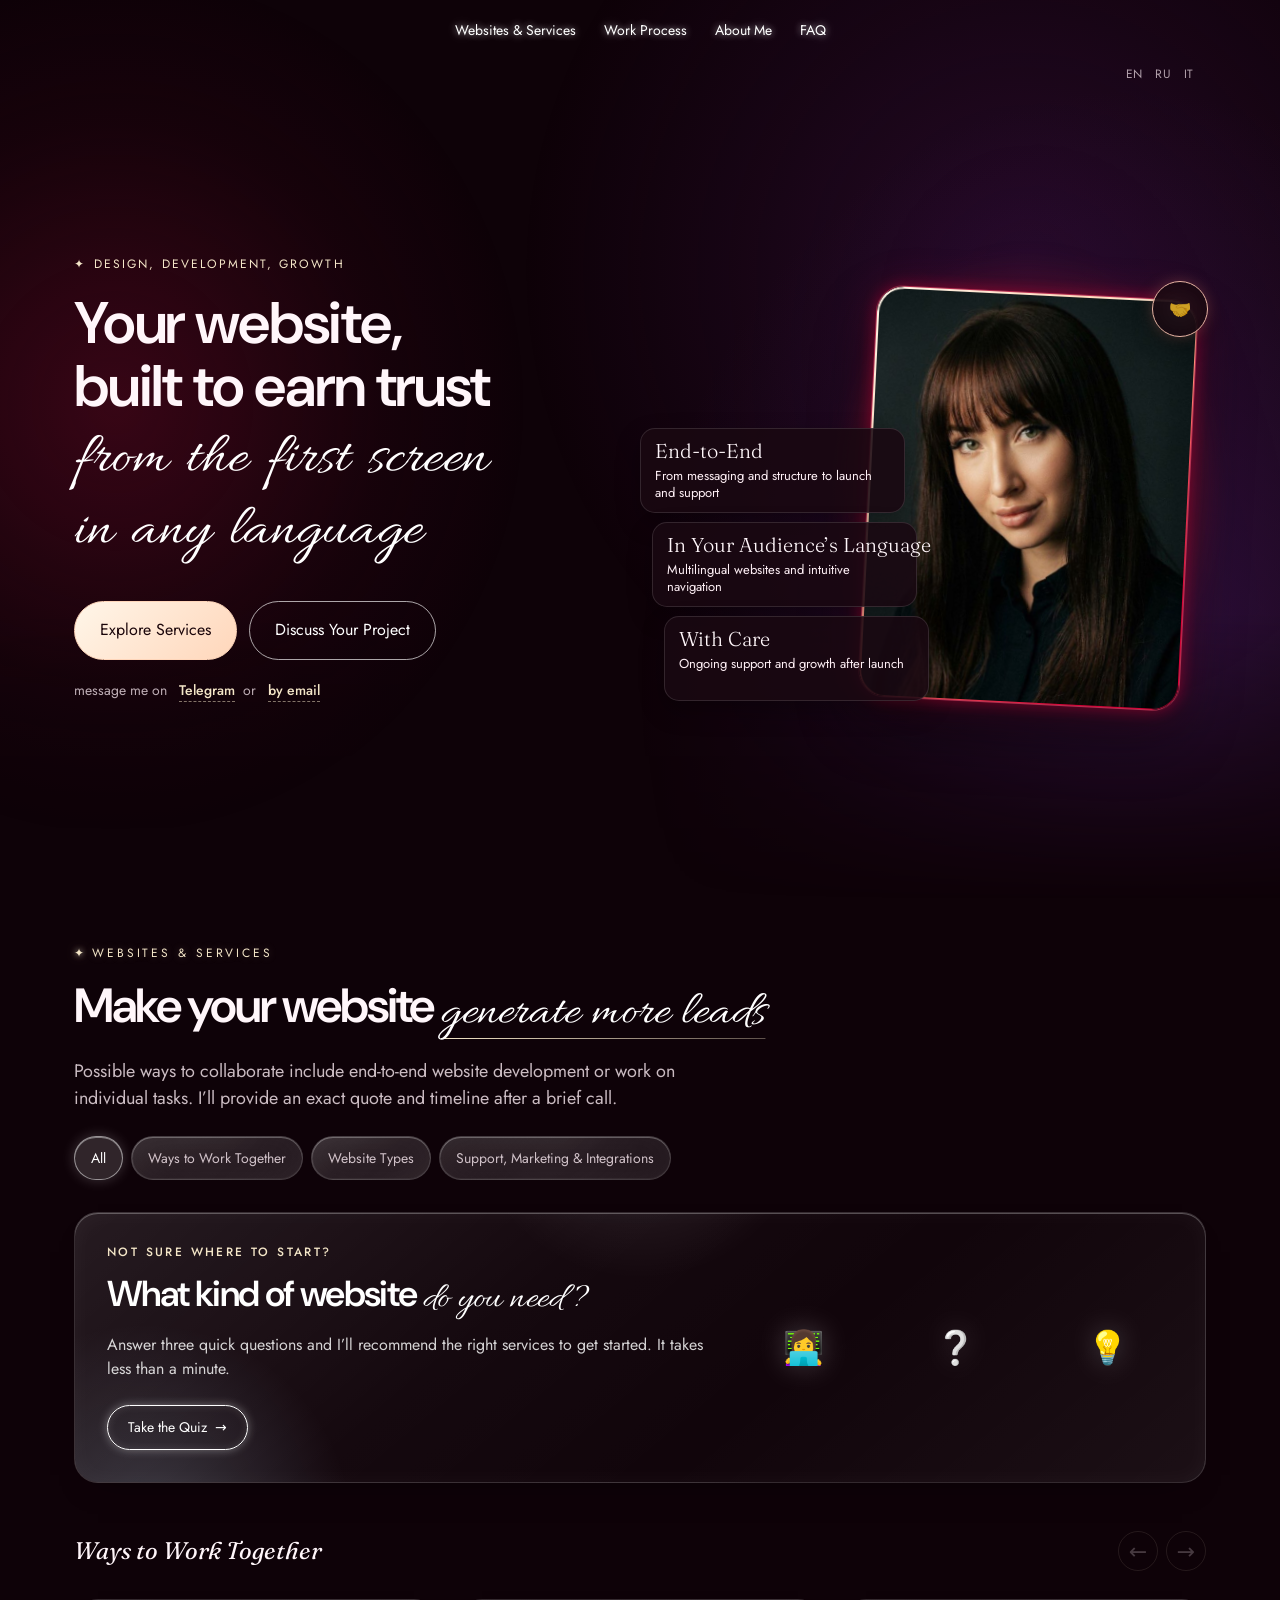
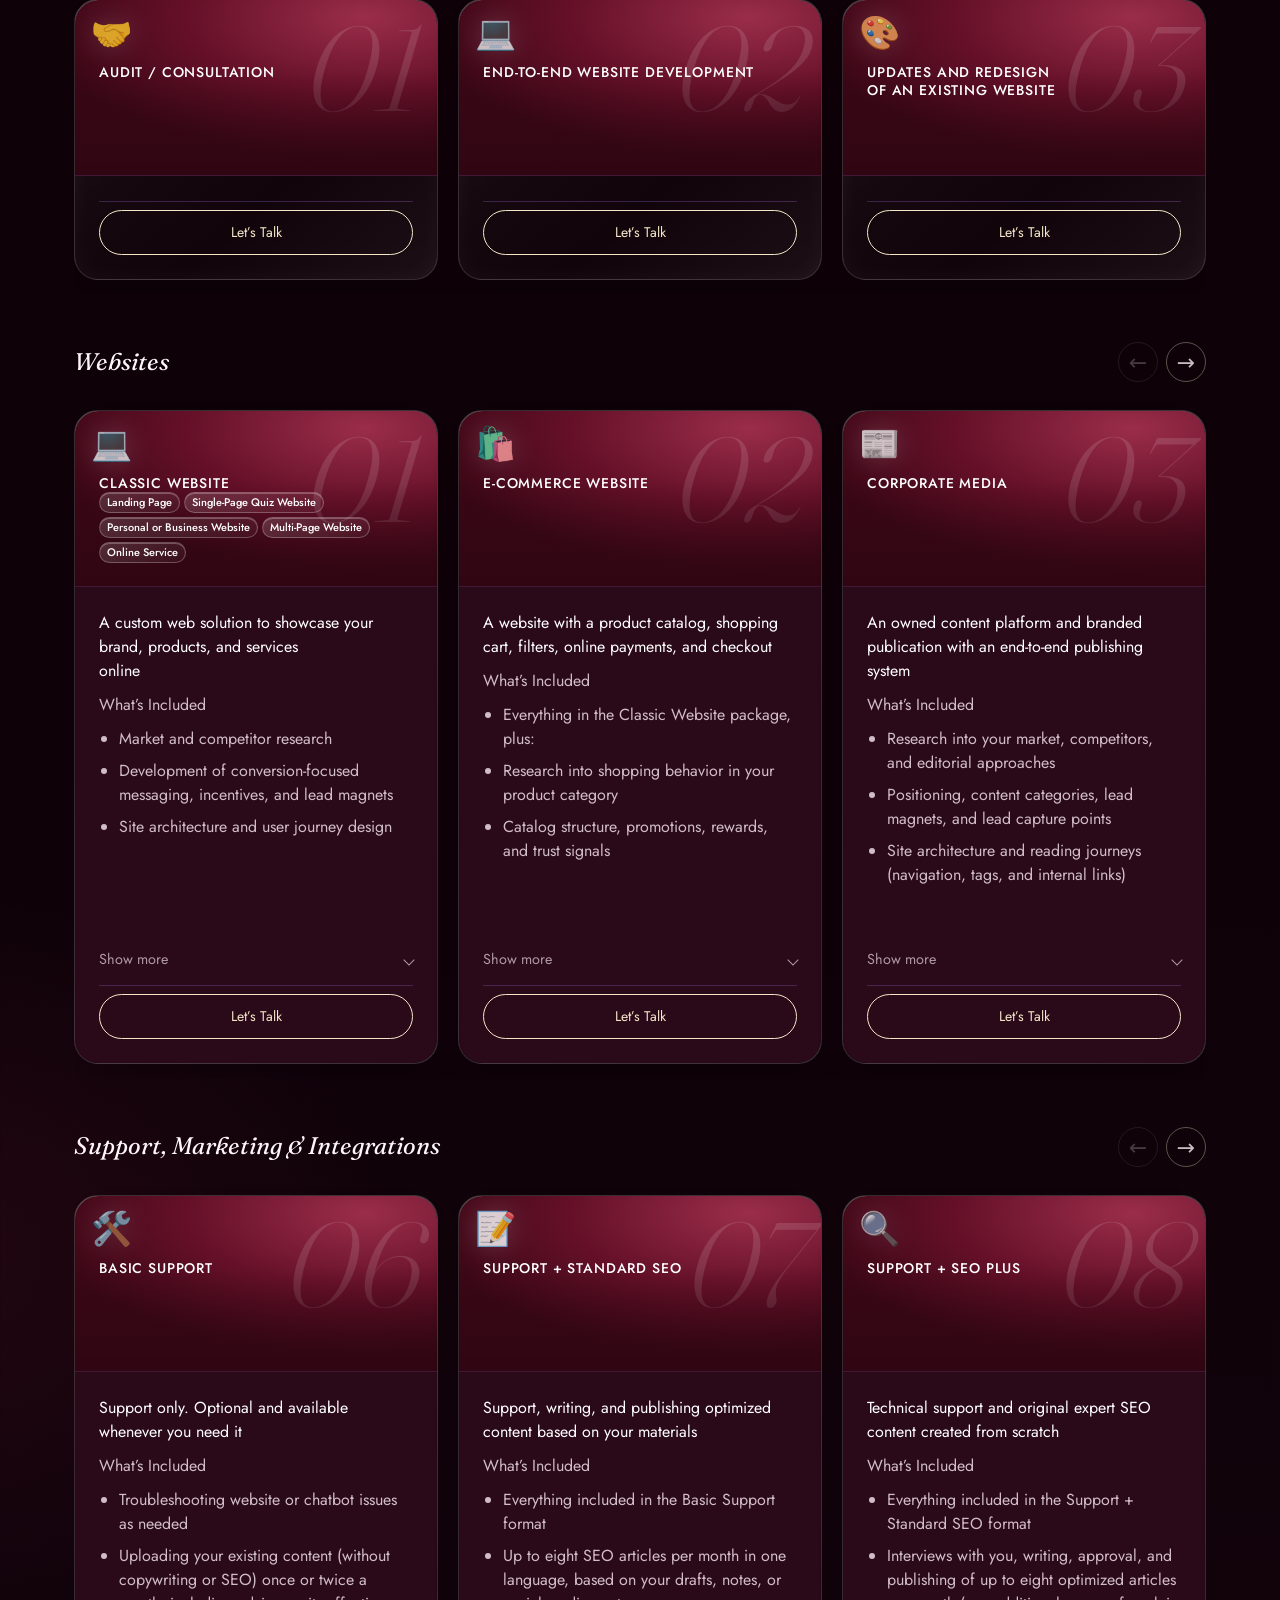
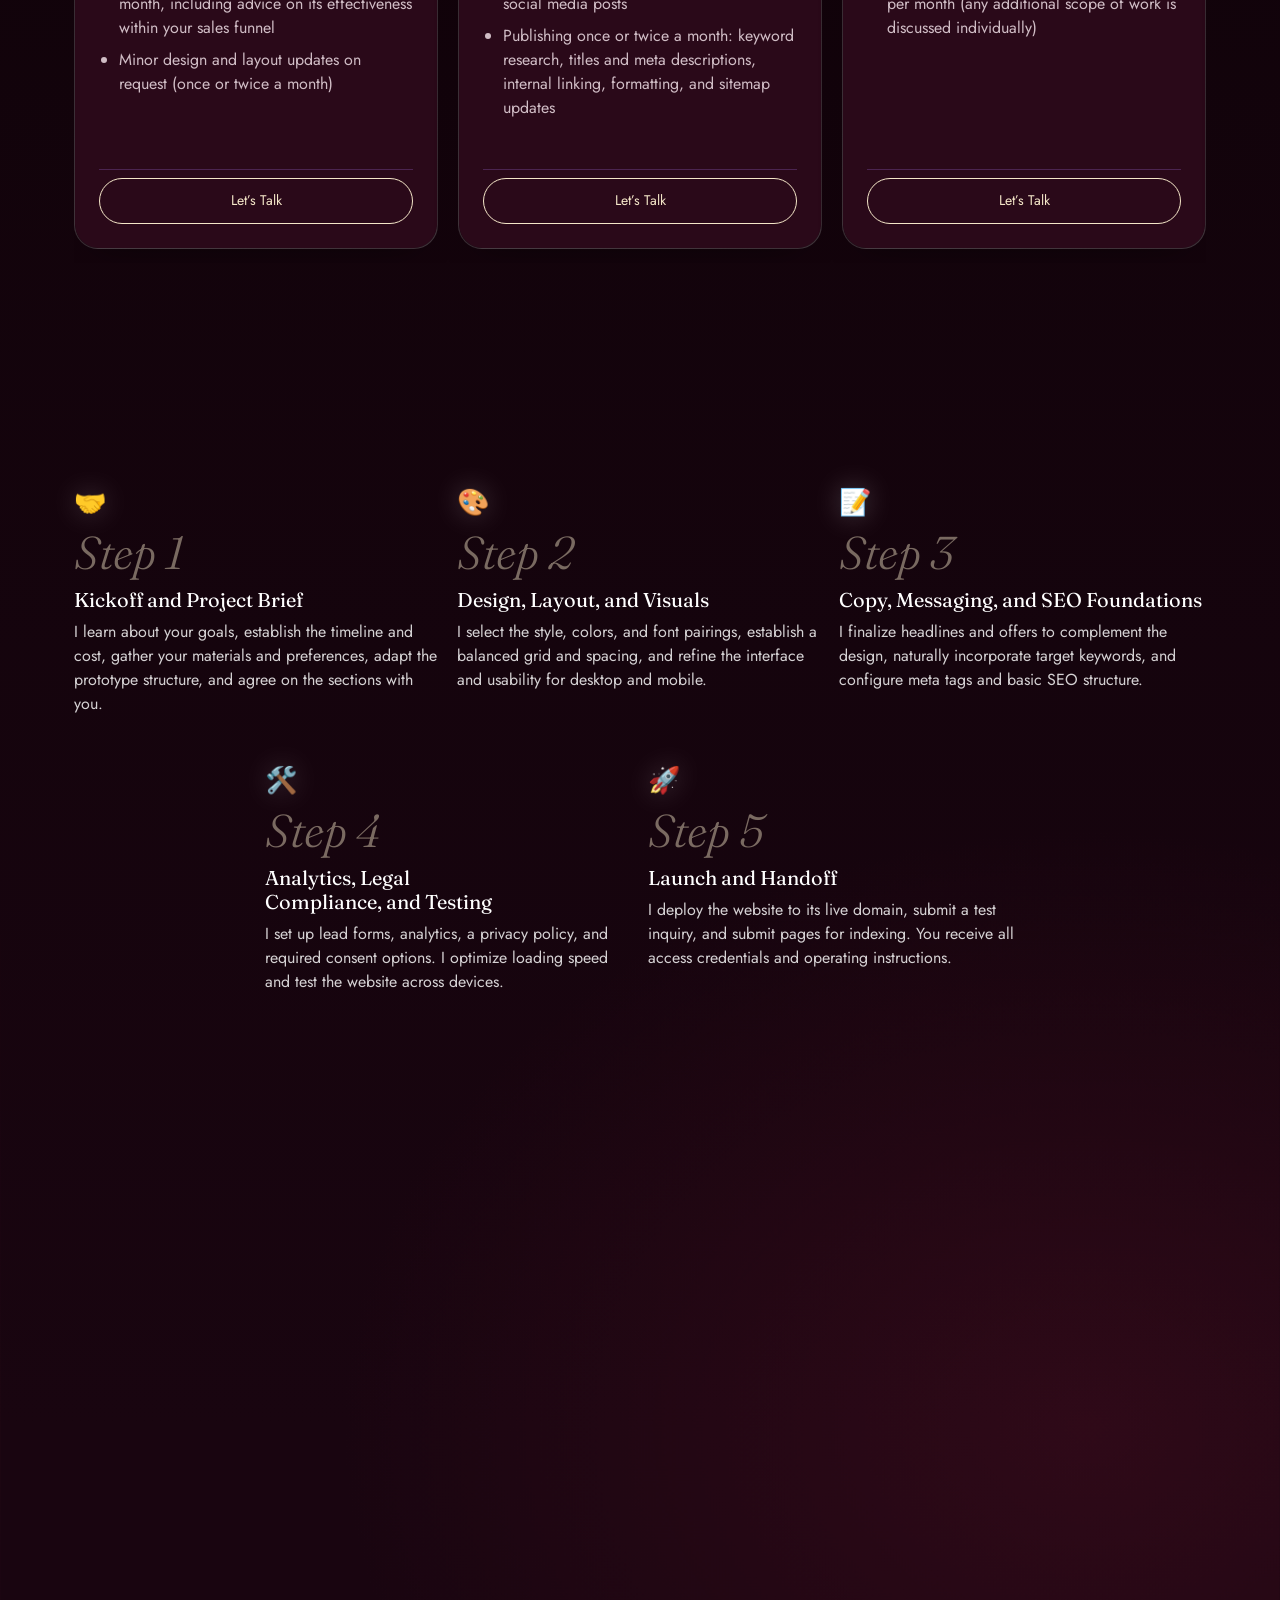
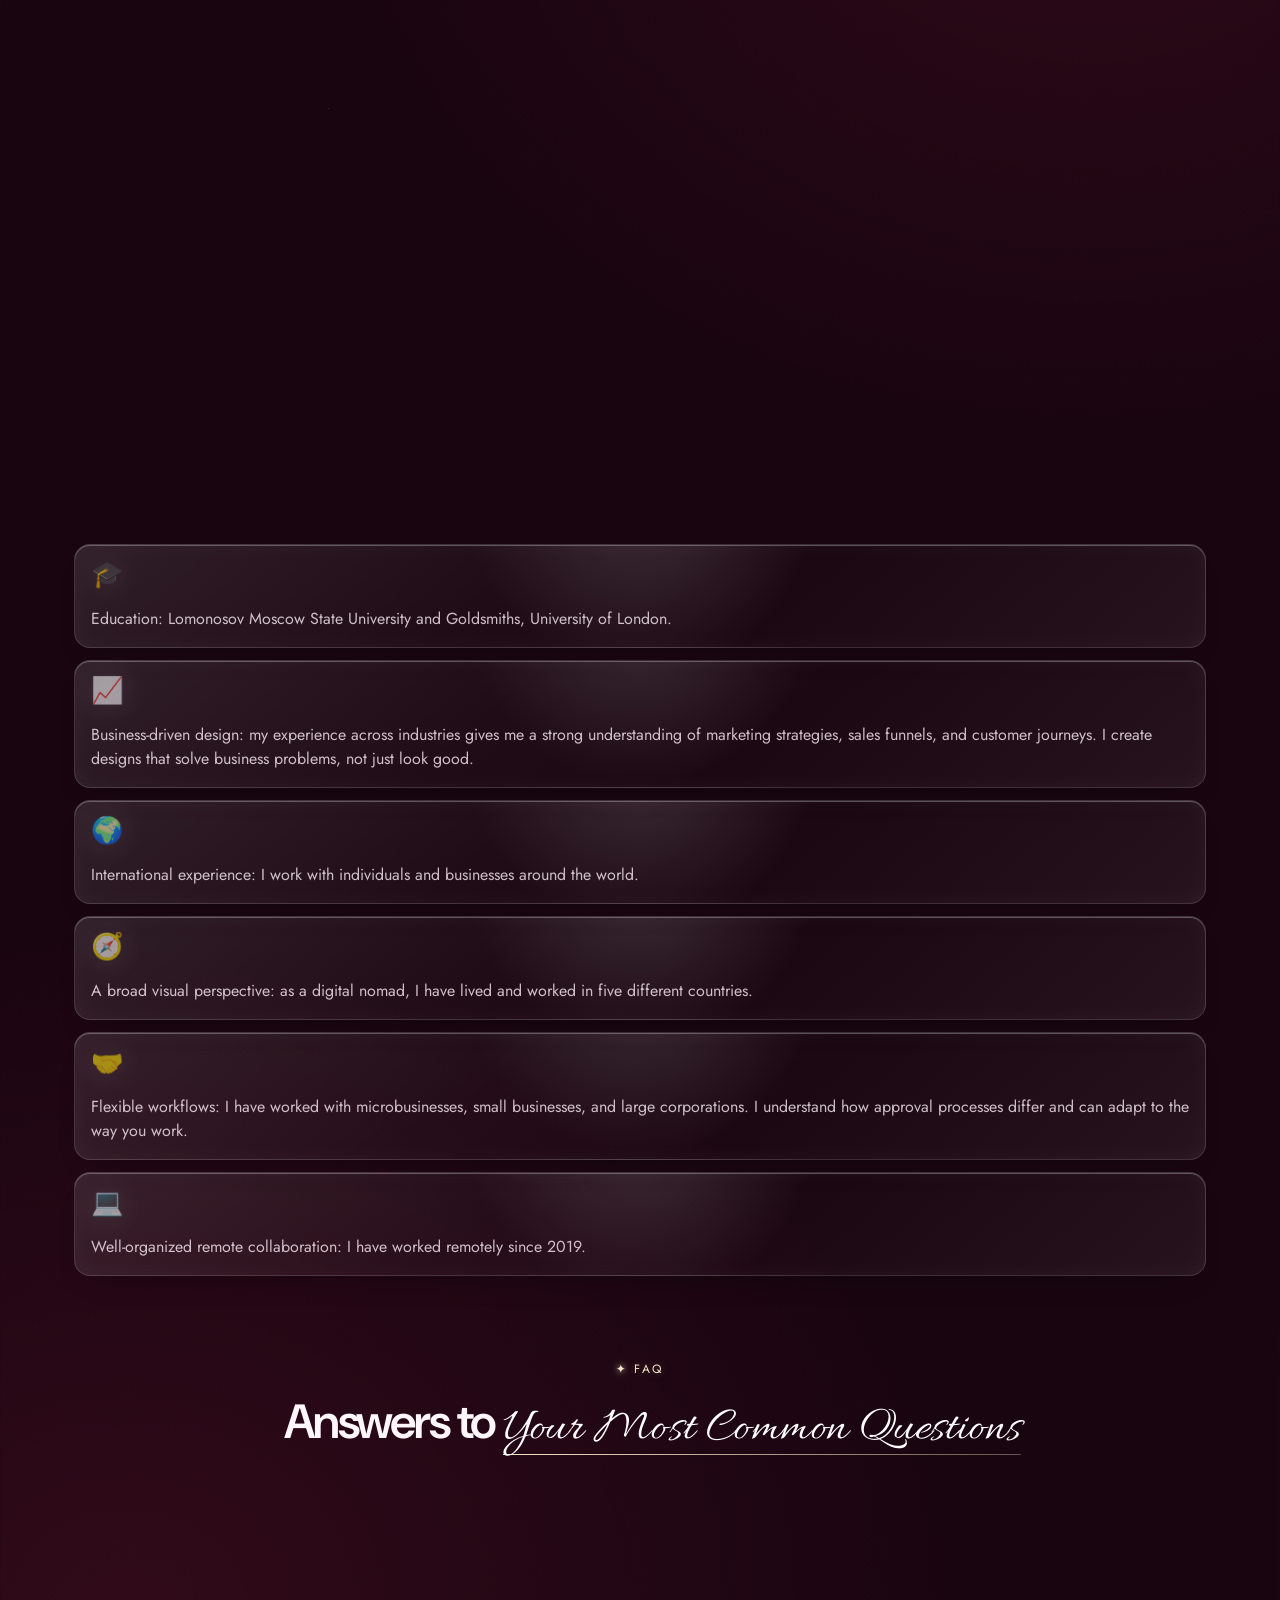
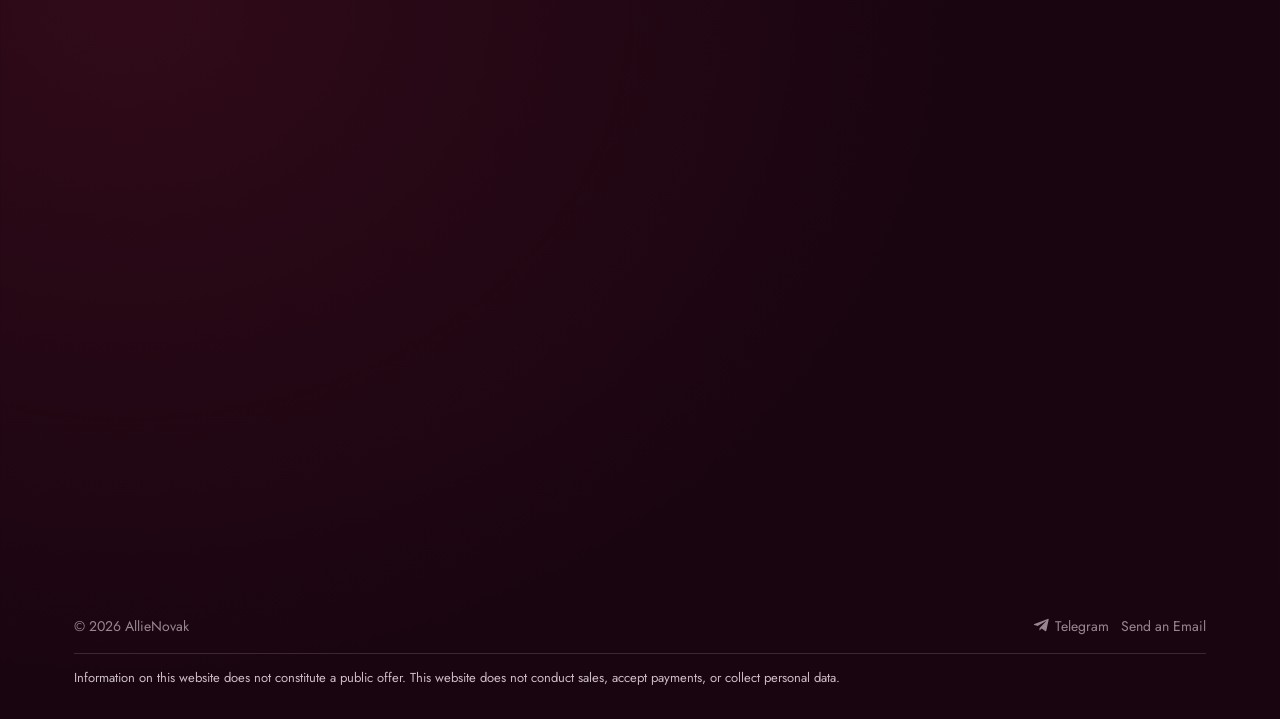
==== commit 9bbc452f: "Increase designer loader subtitle by exactly 15 percent" ====
--- a/index.html
+++ b/index.html
@@ -1534,7 +1534,7 @@
 </style><style id="ac-personal-brand-logo-size">#top .nav .logo,#ac-intro .logo{font-size:25.11px}@media(max-width:375px){#top .nav .logo,#ac-intro .logo{font-size:22.32px}}</style><style id="ac-personal-brand-header">
 #top .nav .menu a{color:#fff;text-shadow:0 0 7px rgba(255,255,255,.65),0 0 20px rgba(255,255,255,.28)}
 #top .nav .menu a:hover{color:#fff1d2;text-shadow:0 0 8px rgba(255,222,159,.55),0 0 18px rgba(235,190,111,.24)}
-#ac-intro .logo .ac-designer{display:block;font-family:"Allura",cursive;font-style:normal;font-weight:400;font-size:.80em;line-height:1.15;letter-spacing:0;margin-top:8px;transform:scaleX(1.05);color:inherit;text-shadow:inherit}
+#ac-intro .logo .ac-designer{display:block;font-family:"Allura",cursive;font-style:normal;font-weight:400;font-size:.92em;line-height:1.15;letter-spacing:0;margin-top:8px;transform:scaleX(1.05);color:inherit;text-shadow:inherit}
 @media(max-width:1180px){#top .nav>.ac-lang{margin-left:auto}}
 </style></head>
 <body><div id="ac-intro" aria-hidden="true"><div class="ac-intro-inner"><span class="logo">Allie Novak<span class="ac-designer">designer</span></span><div class="ac-progress"><i></i></div><span class="ac-percent">0%</span></div></div><script>(function(){var p=document.getElementById('ac-intro'),bar=p.querySelector('i'),num=p.querySelector('.ac-percent'),start=performance.now(),ready=false,finished=false;function font(){if(!document.fonts)return;Promise.all([document.fonts.load('600 48px "Cormorant Garamond"','Allie Novak'),document.fonts.load('400 24px "Allura"','designer')]).then(function(f){if(f[0].length&&f[1].length){p.classList.add('ac-font-ready');ready=true}}).catch(function(){})}font();document.addEventListener('DOMContentLoaded',font,{once:true});var retry=setInterval(function(){if(ready||finished)clearInterval(retry);else font()},100);function tick(t){if(finished)return;var elapsed=t-start,x=Math.min(1,Math.max(0,elapsed/1250)),progress=x*x*(3-2*x),v=Math.floor(progress*100);bar.style.transform='scaleX('+progress+')';bar.style.setProperty('--ac-light',String(.35+.65*Math.sin(Math.PI*x)));num.textContent=v+'%';if(x<1){requestAnimationFrame(tick);return}finished=true;clearInterval(retry);setTimeout(function(){p.classList.add('ac-intro-out');setTimeout(function(){document.documentElement.classList.remove('ac-intro-active');p.remove()},450)},100)}requestAnimationFrame(tick)})();</script>
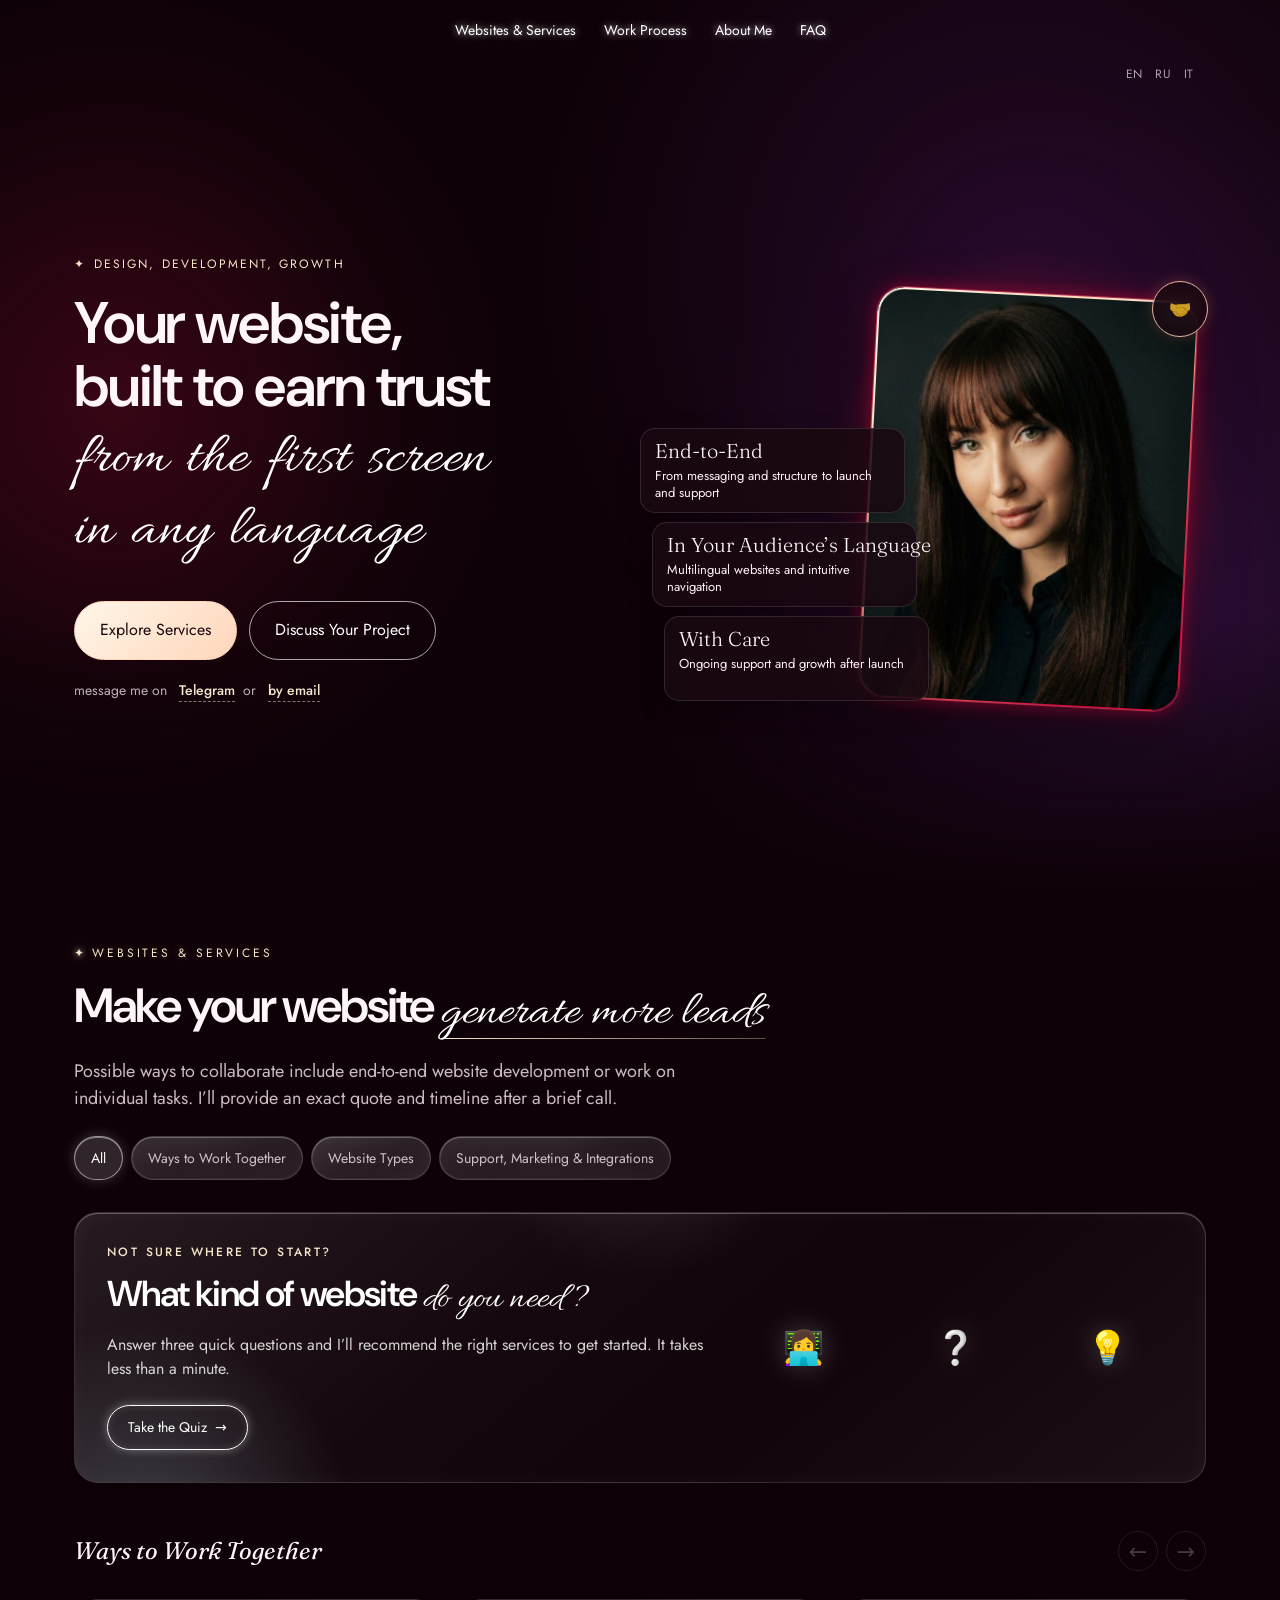
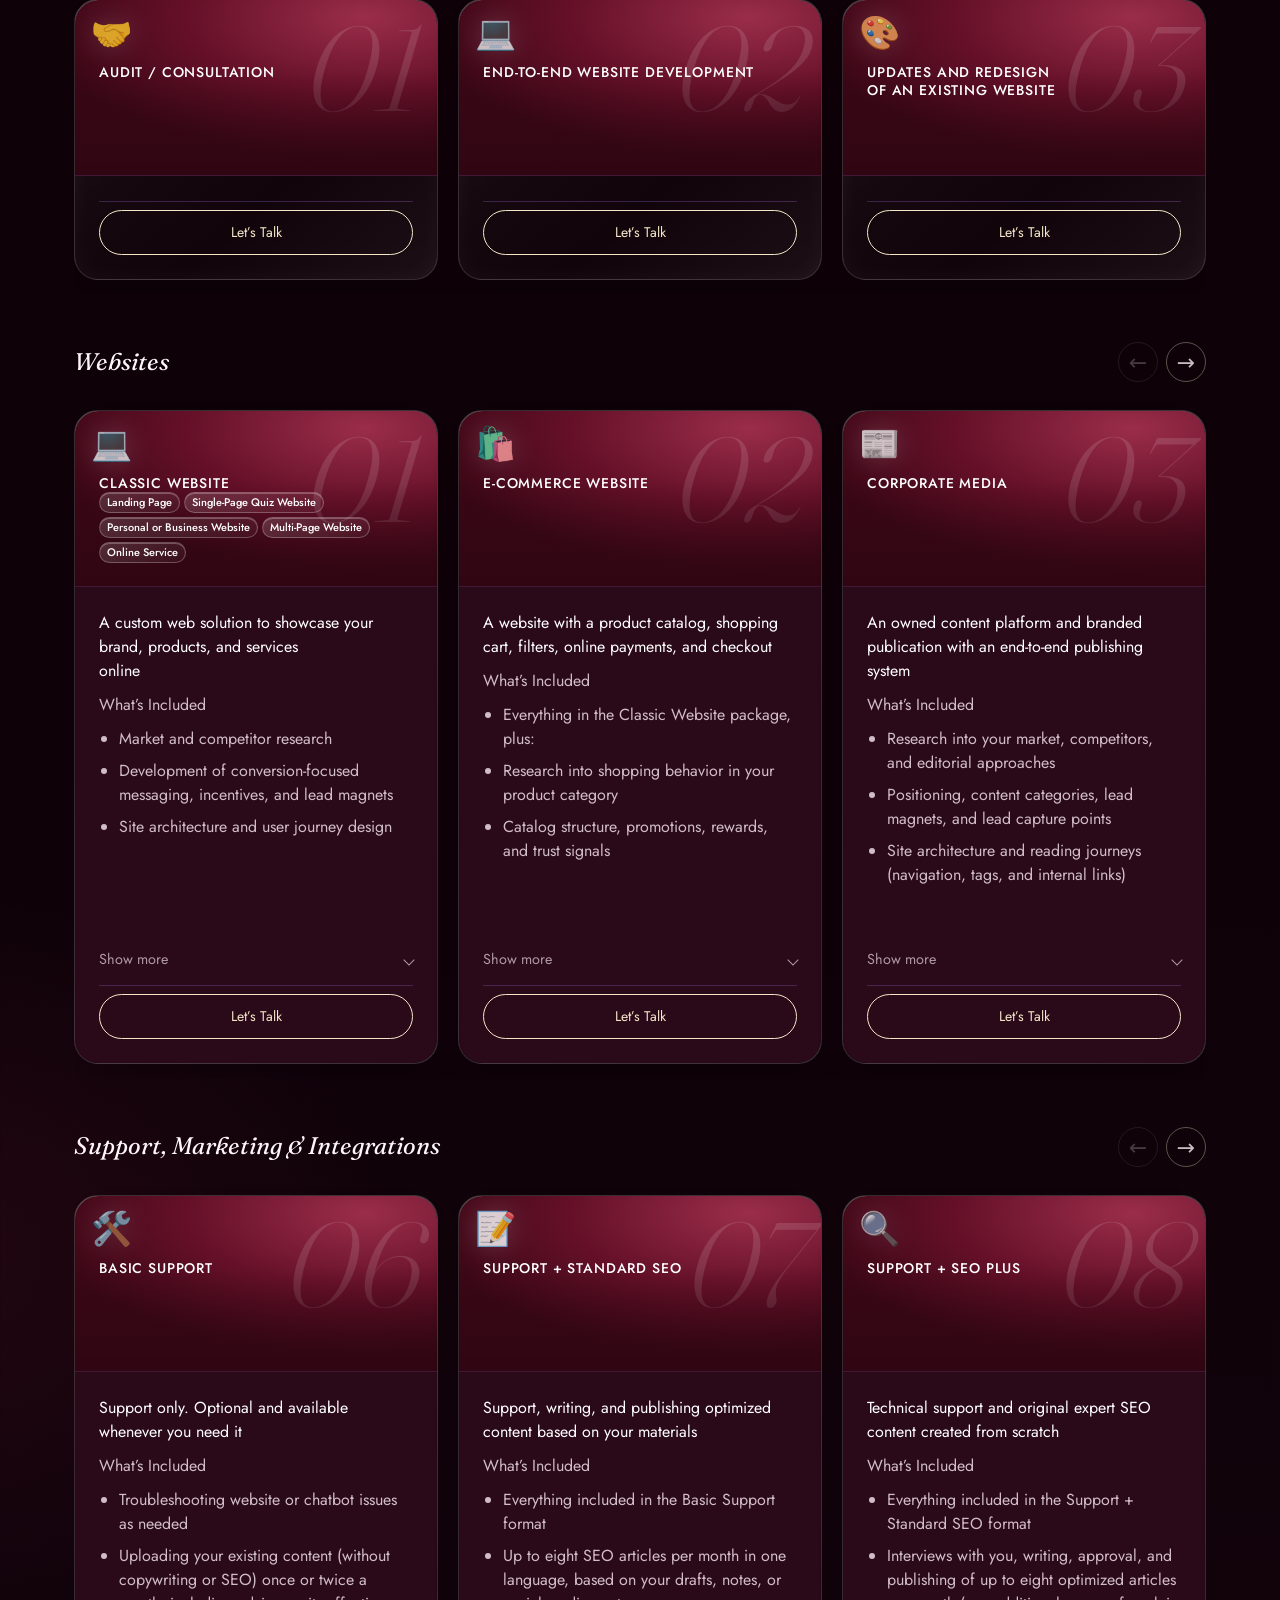
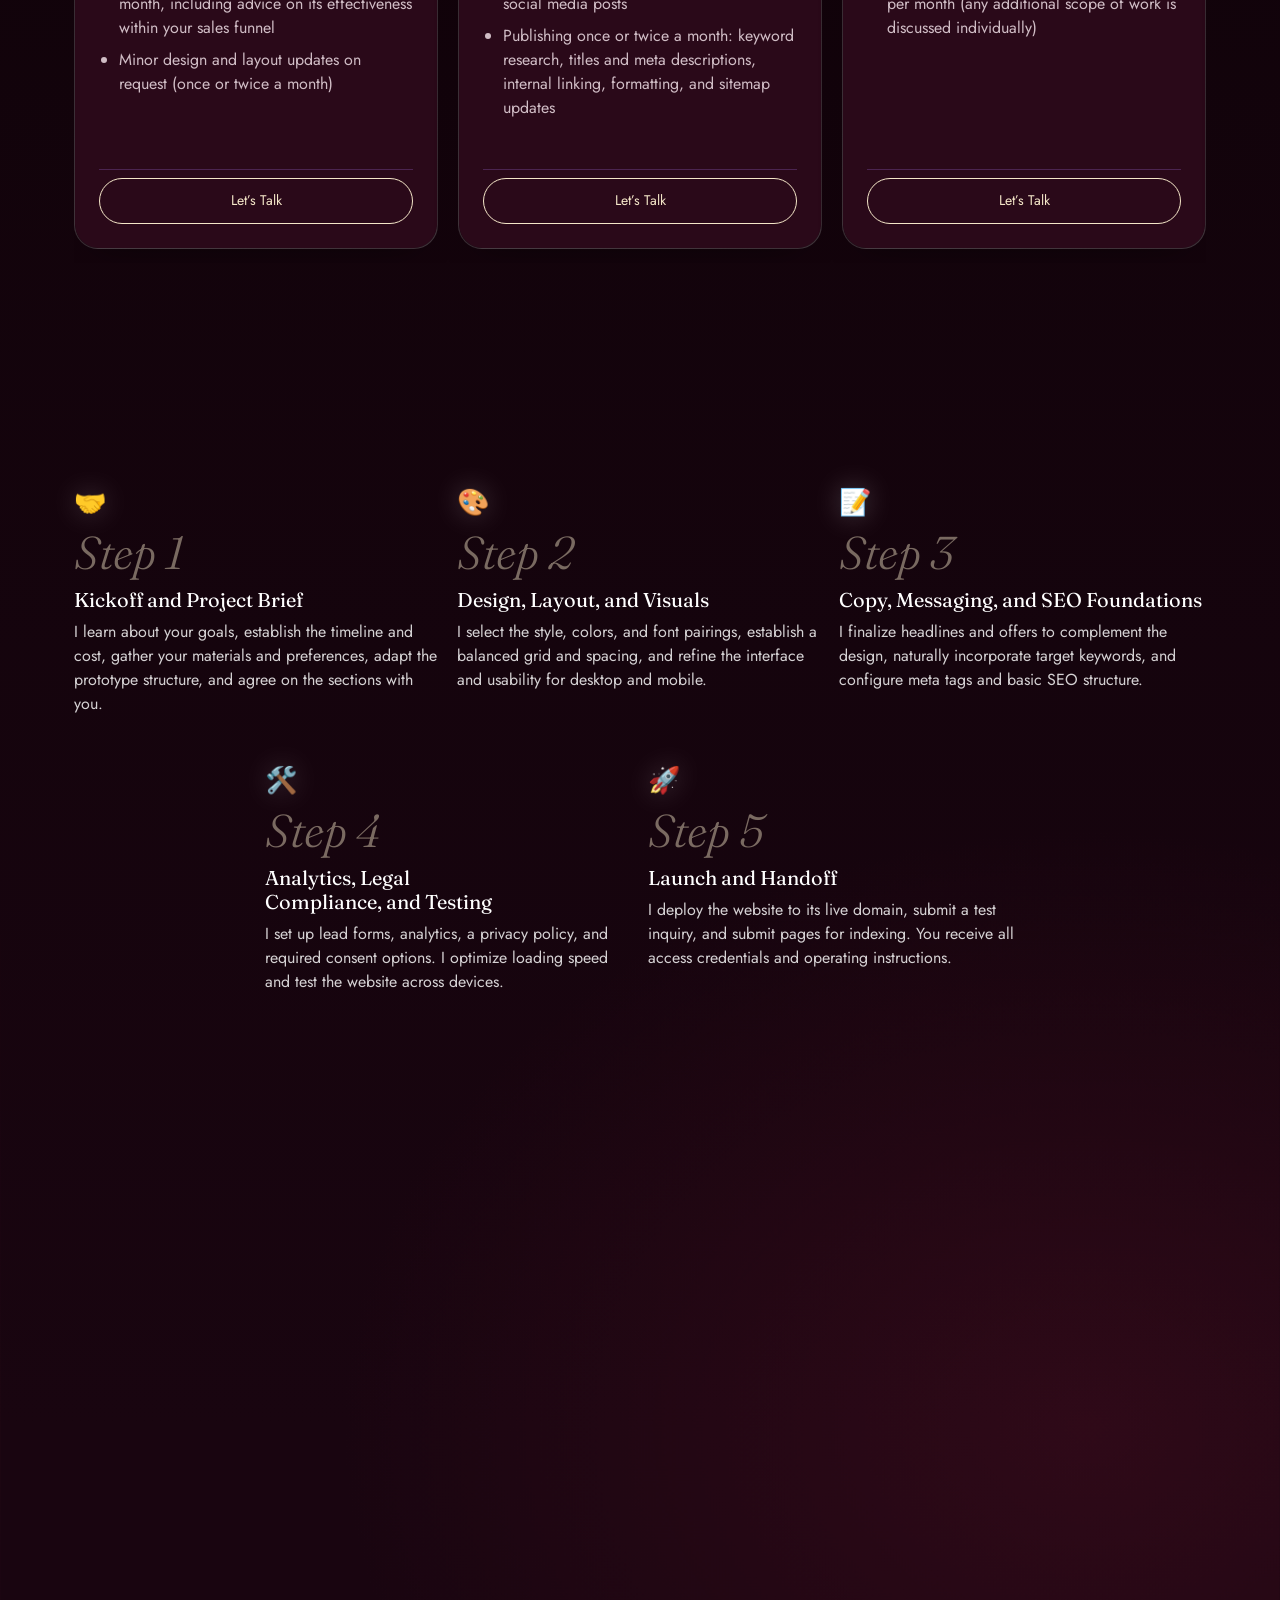
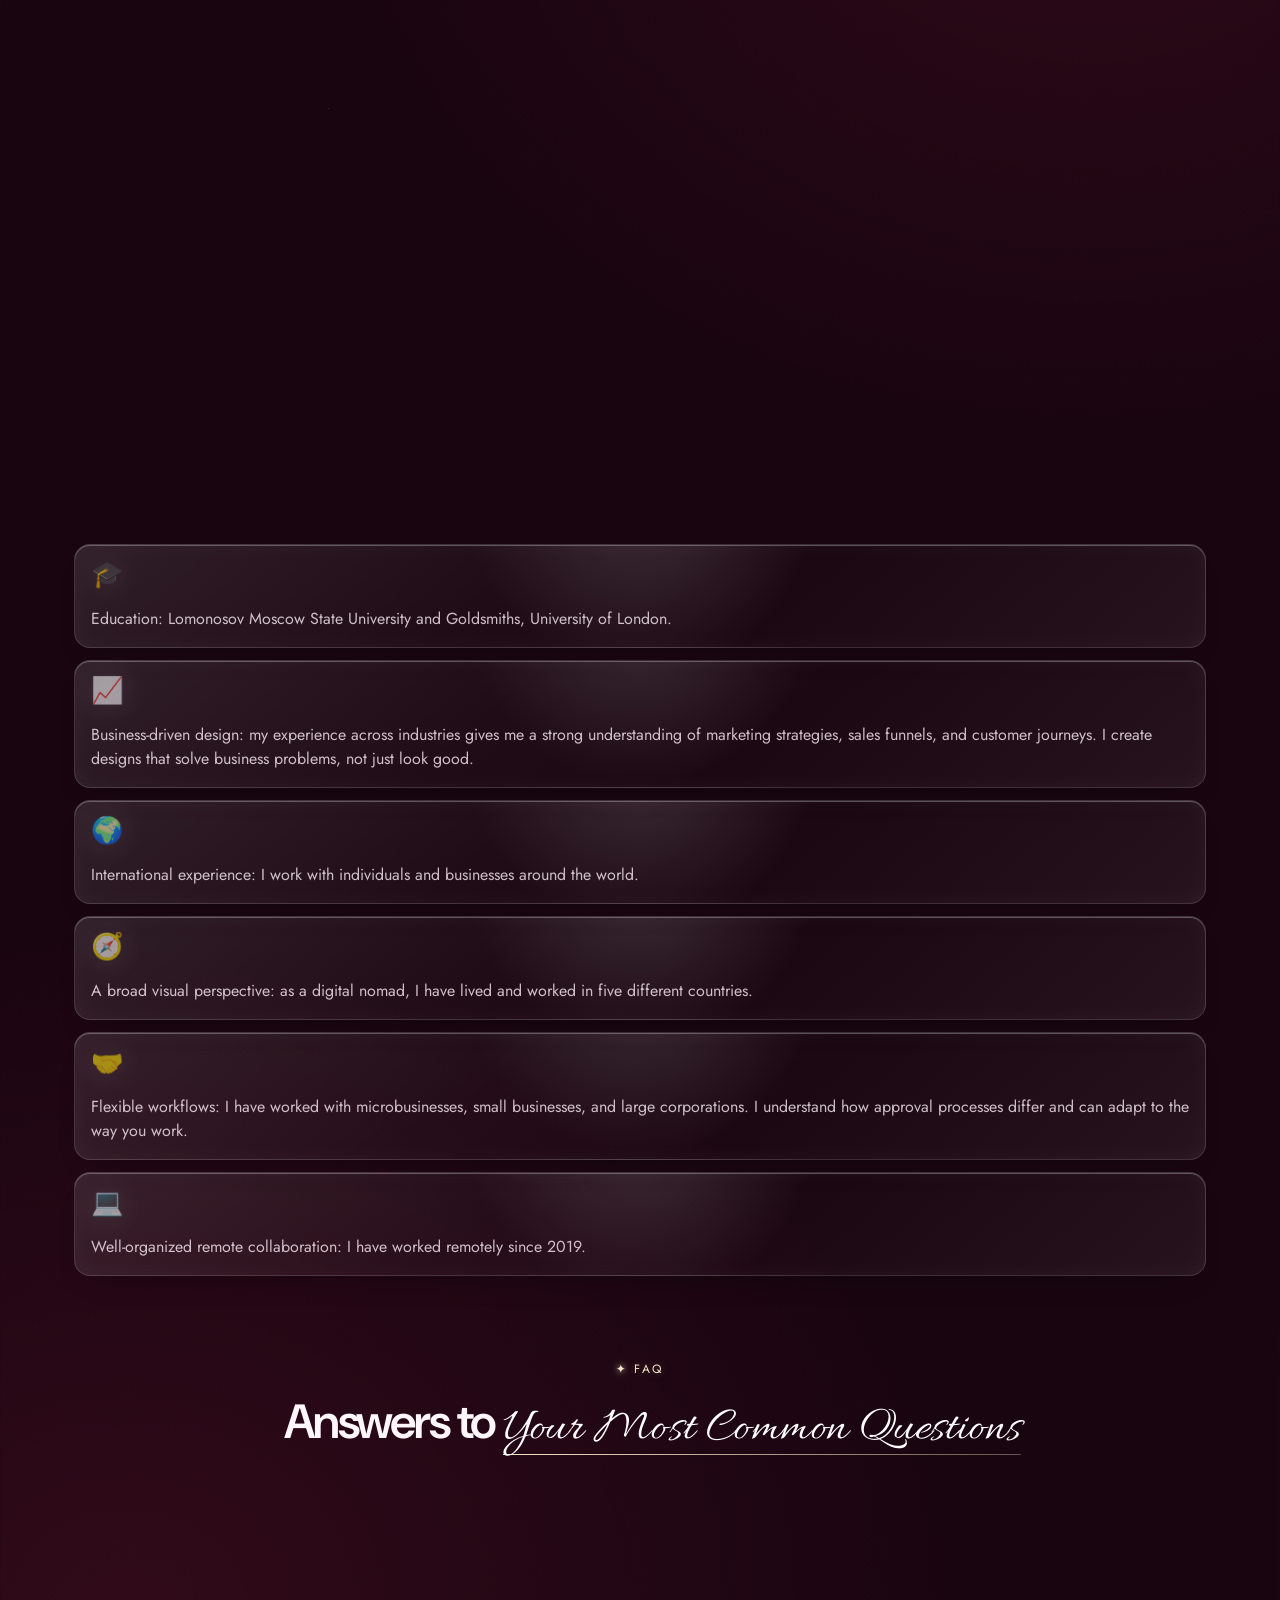
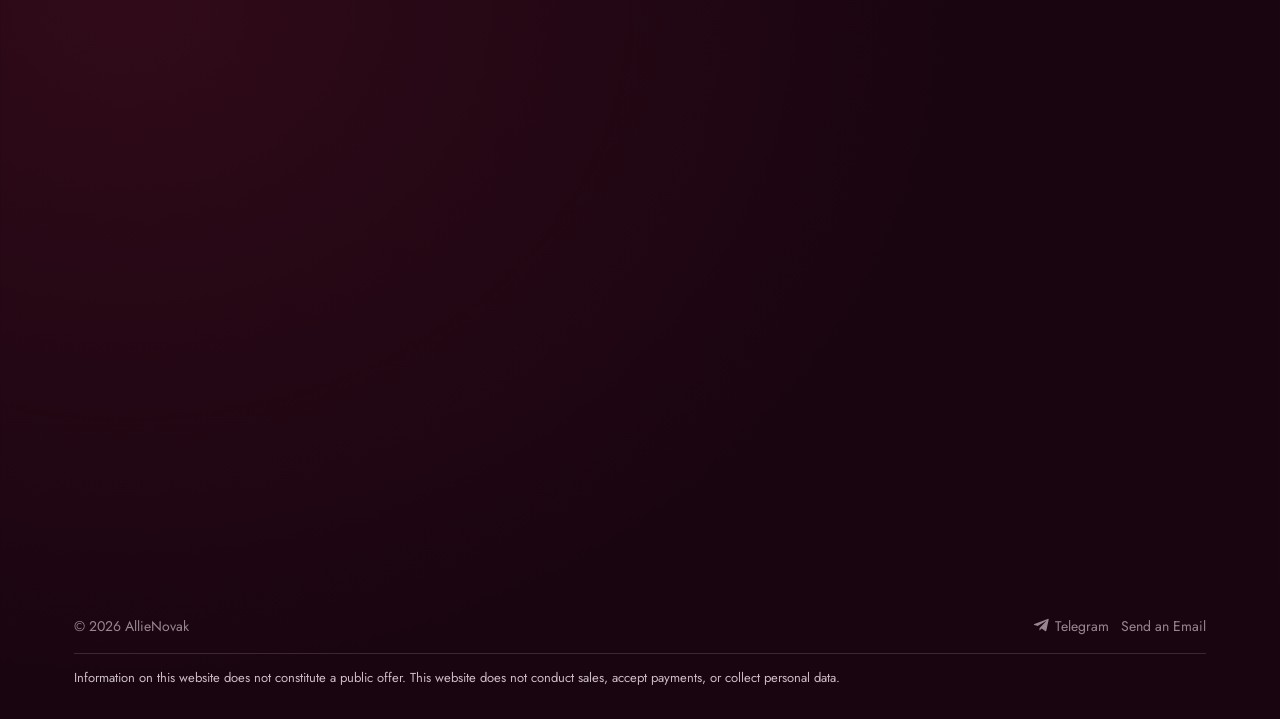
==== commit 271460f7: "Match language switch hover to light gold navigation glow" ====
--- a/index.html
+++ b/index.html
@@ -1536,7 +1536,7 @@
 #top .nav .menu a:hover{color:#fff1d2;text-shadow:0 0 8px rgba(255,222,159,.55),0 0 18px rgba(235,190,111,.24)}
 #ac-intro .logo .ac-designer{display:block;font-family:"Allura",cursive;font-style:normal;font-weight:400;font-size:.92em;line-height:1.15;letter-spacing:0;margin-top:8px;transform:scaleX(1.05);color:inherit;text-shadow:inherit}
 @media(max-width:1180px){#top .nav>.ac-lang{margin-left:auto}}
-</style></head>
+</style><style id="ac-language-gold-hover">#top .ac-lang a{position:relative;isolation:isolate;transition:color .2s ease,text-shadow .2s ease,opacity .2s ease}#top .ac-lang a::before{content:"";position:absolute;inset:-6px -4px;border-radius:6px;background:rgba(235,204,148,.13);opacity:0;z-index:-1;transition:opacity .2s ease}#top .ac-lang a:hover,#top .ac-lang a:focus-visible{opacity:1;color:#fff1d2;text-shadow:0 0 8px rgba(255,222,159,.55),0 0 18px rgba(235,190,111,.24)}#top .ac-lang a:hover::before,#top .ac-lang a:focus-visible::before{opacity:1}</style></head>
 <body><div id="ac-intro" aria-hidden="true"><div class="ac-intro-inner"><span class="logo">Allie Novak<span class="ac-designer">designer</span></span><div class="ac-progress"><i></i></div><span class="ac-percent">0%</span></div></div><script>(function(){var p=document.getElementById('ac-intro'),bar=p.querySelector('i'),num=p.querySelector('.ac-percent'),start=performance.now(),ready=false,finished=false;function font(){if(!document.fonts)return;Promise.all([document.fonts.load('600 48px "Cormorant Garamond"','Allie Novak'),document.fonts.load('400 24px "Allura"','designer')]).then(function(f){if(f[0].length&&f[1].length){p.classList.add('ac-font-ready');ready=true}}).catch(function(){})}font();document.addEventListener('DOMContentLoaded',font,{once:true});var retry=setInterval(function(){if(ready||finished)clearInterval(retry);else font()},100);function tick(t){if(finished)return;var elapsed=t-start,x=Math.min(1,Math.max(0,elapsed/1250)),progress=x*x*(3-2*x),v=Math.floor(progress*100);bar.style.transform='scaleX('+progress+')';bar.style.setProperty('--ac-light',String(.35+.65*Math.sin(Math.PI*x)));num.textContent=v+'%';if(x<1){requestAnimationFrame(tick);return}finished=true;clearInterval(retry);setTimeout(function(){p.classList.add('ac-intro-out');setTimeout(function(){document.documentElement.classList.remove('ac-intro-active');p.remove()},450)},100)}requestAnimationFrame(tick)})();</script>
 <script>if(new URLSearchParams(location.search).get("roadmap")==="3")document.body.classList.add("roadmap-staggered");</script>
 <div aria-hidden="true" class="rprog"></div>
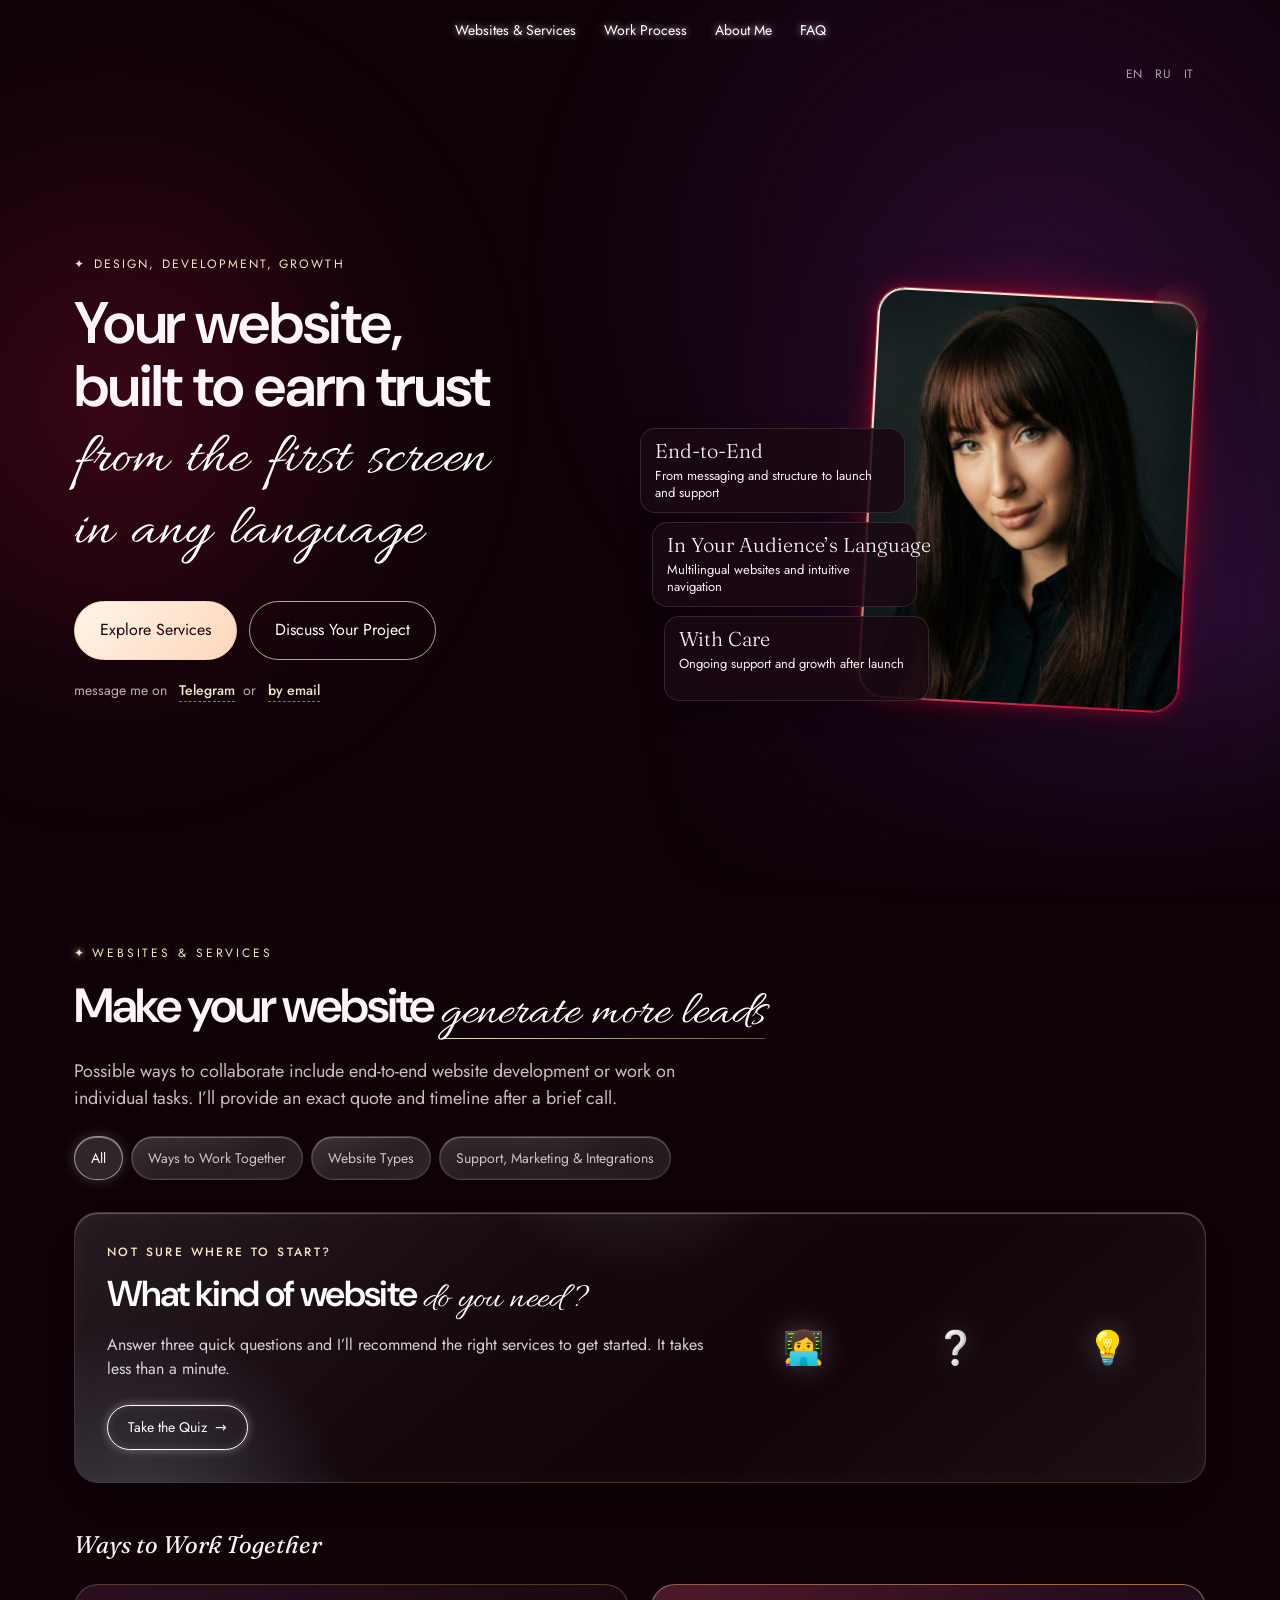
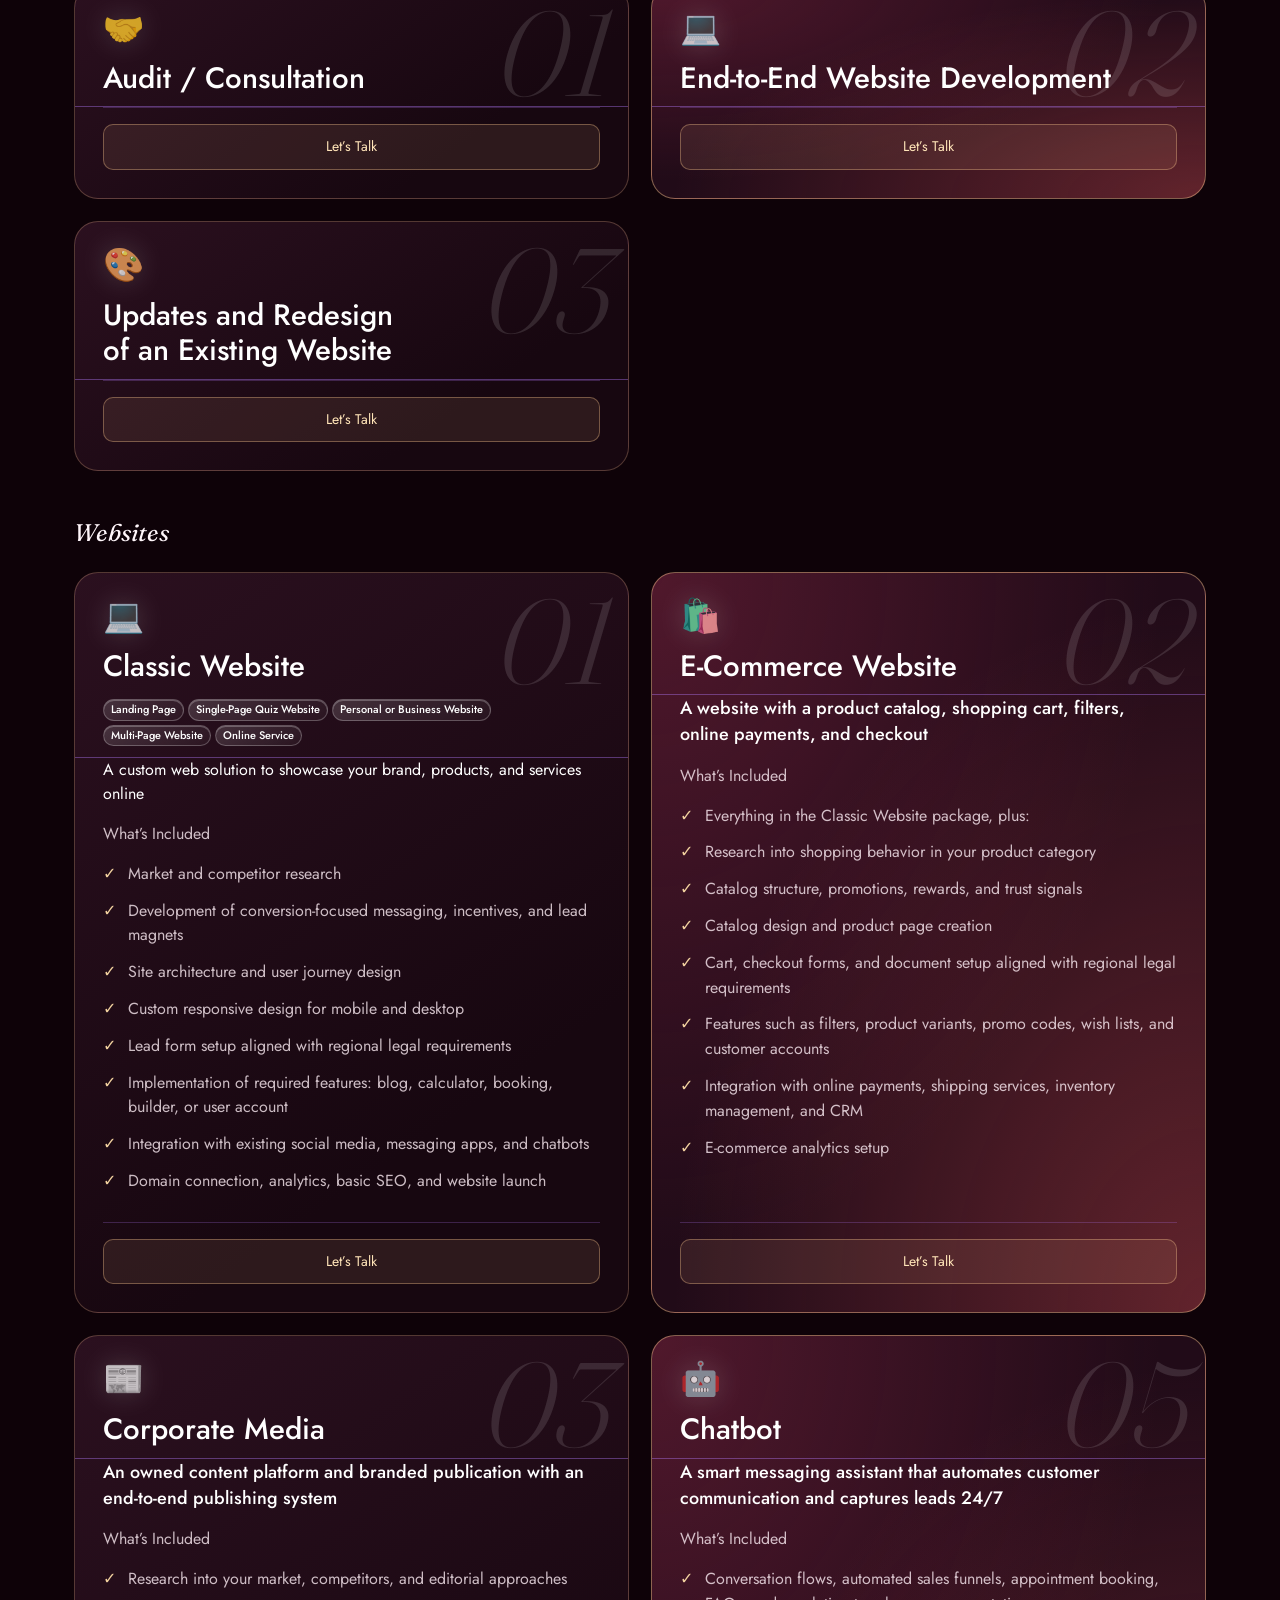
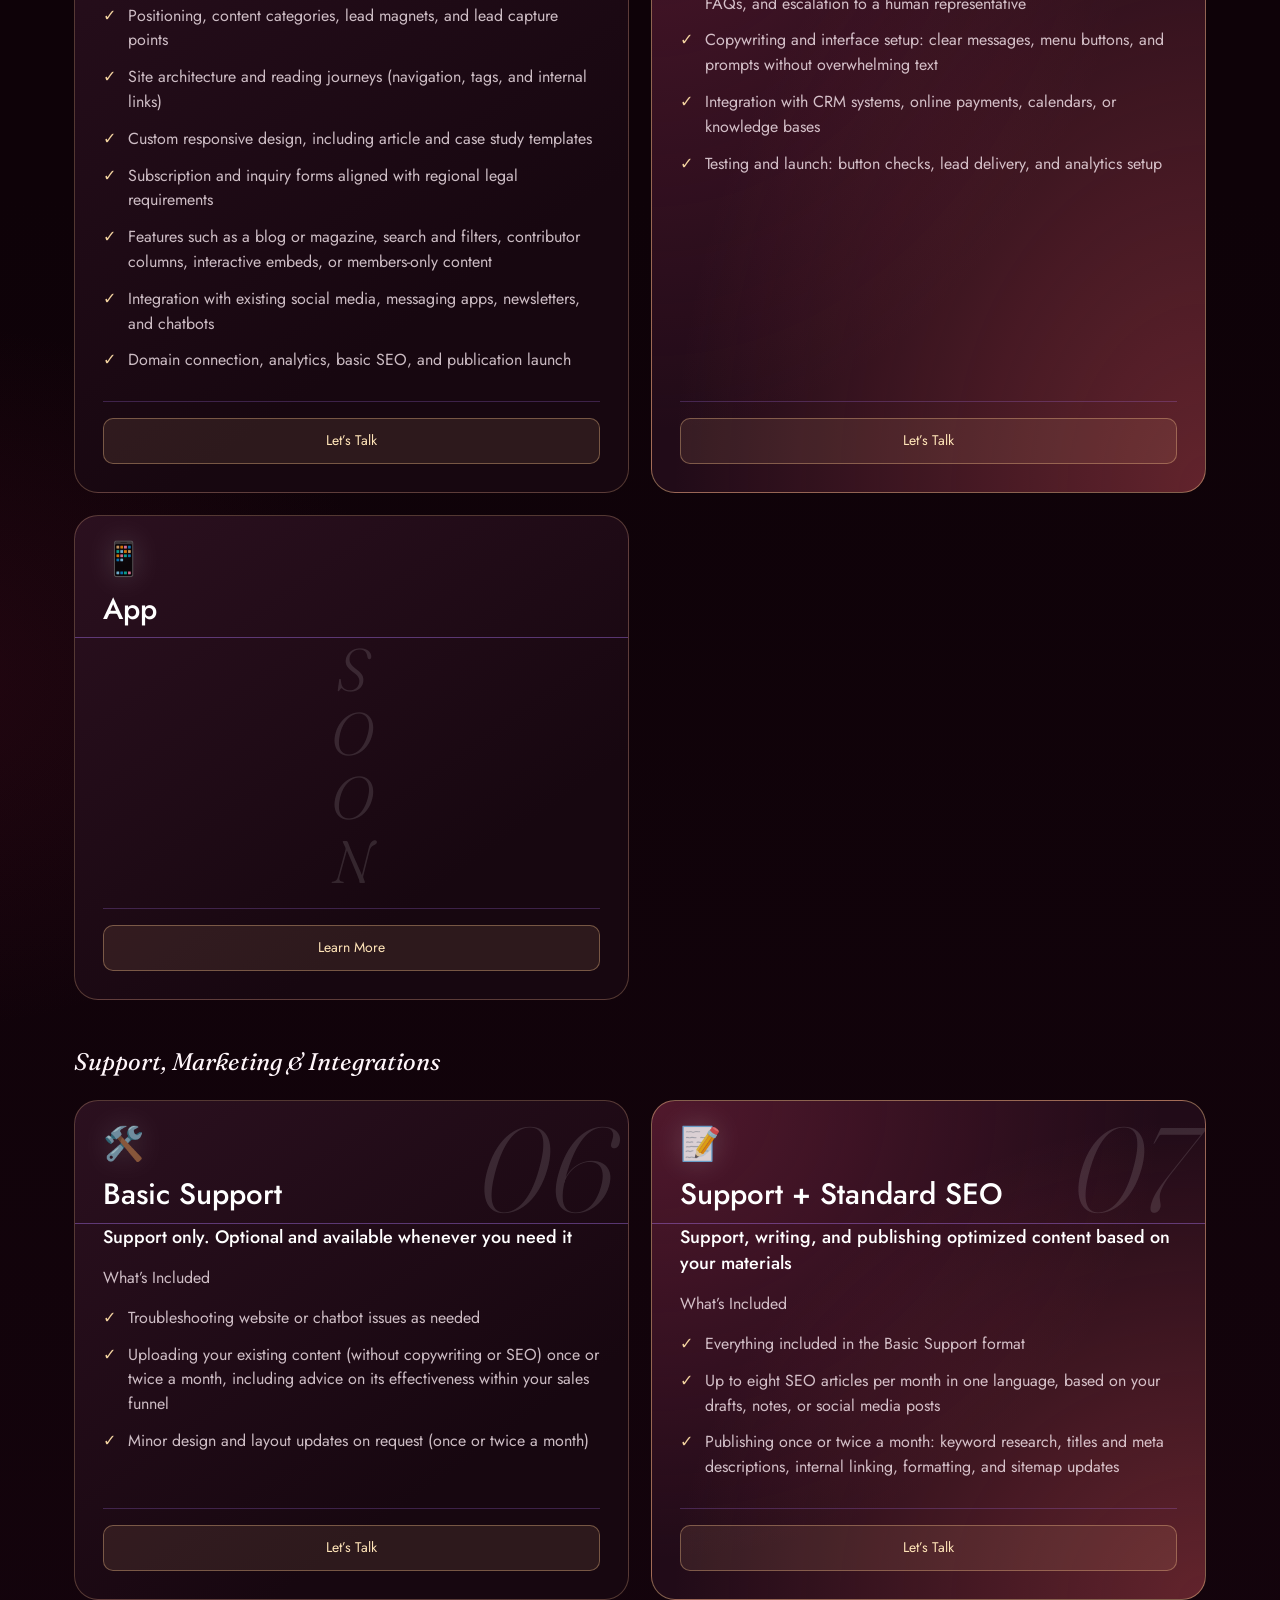
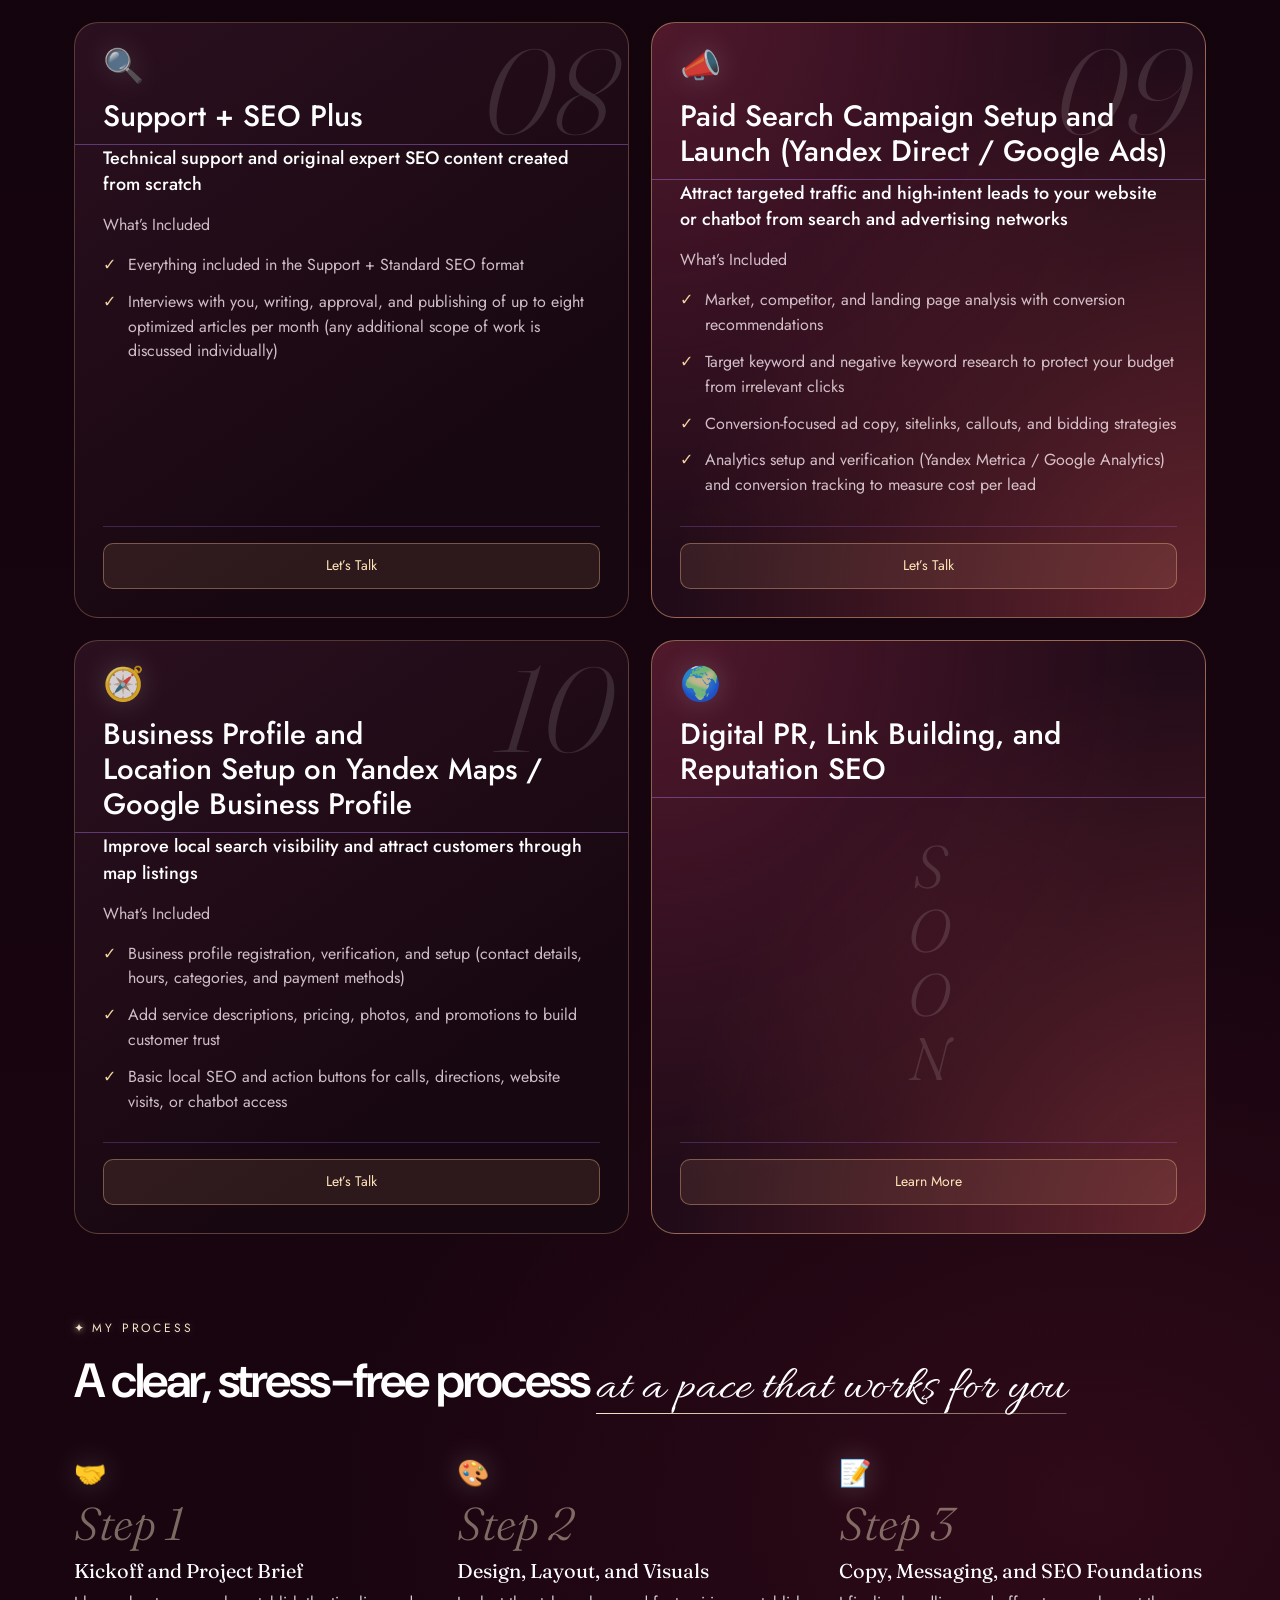
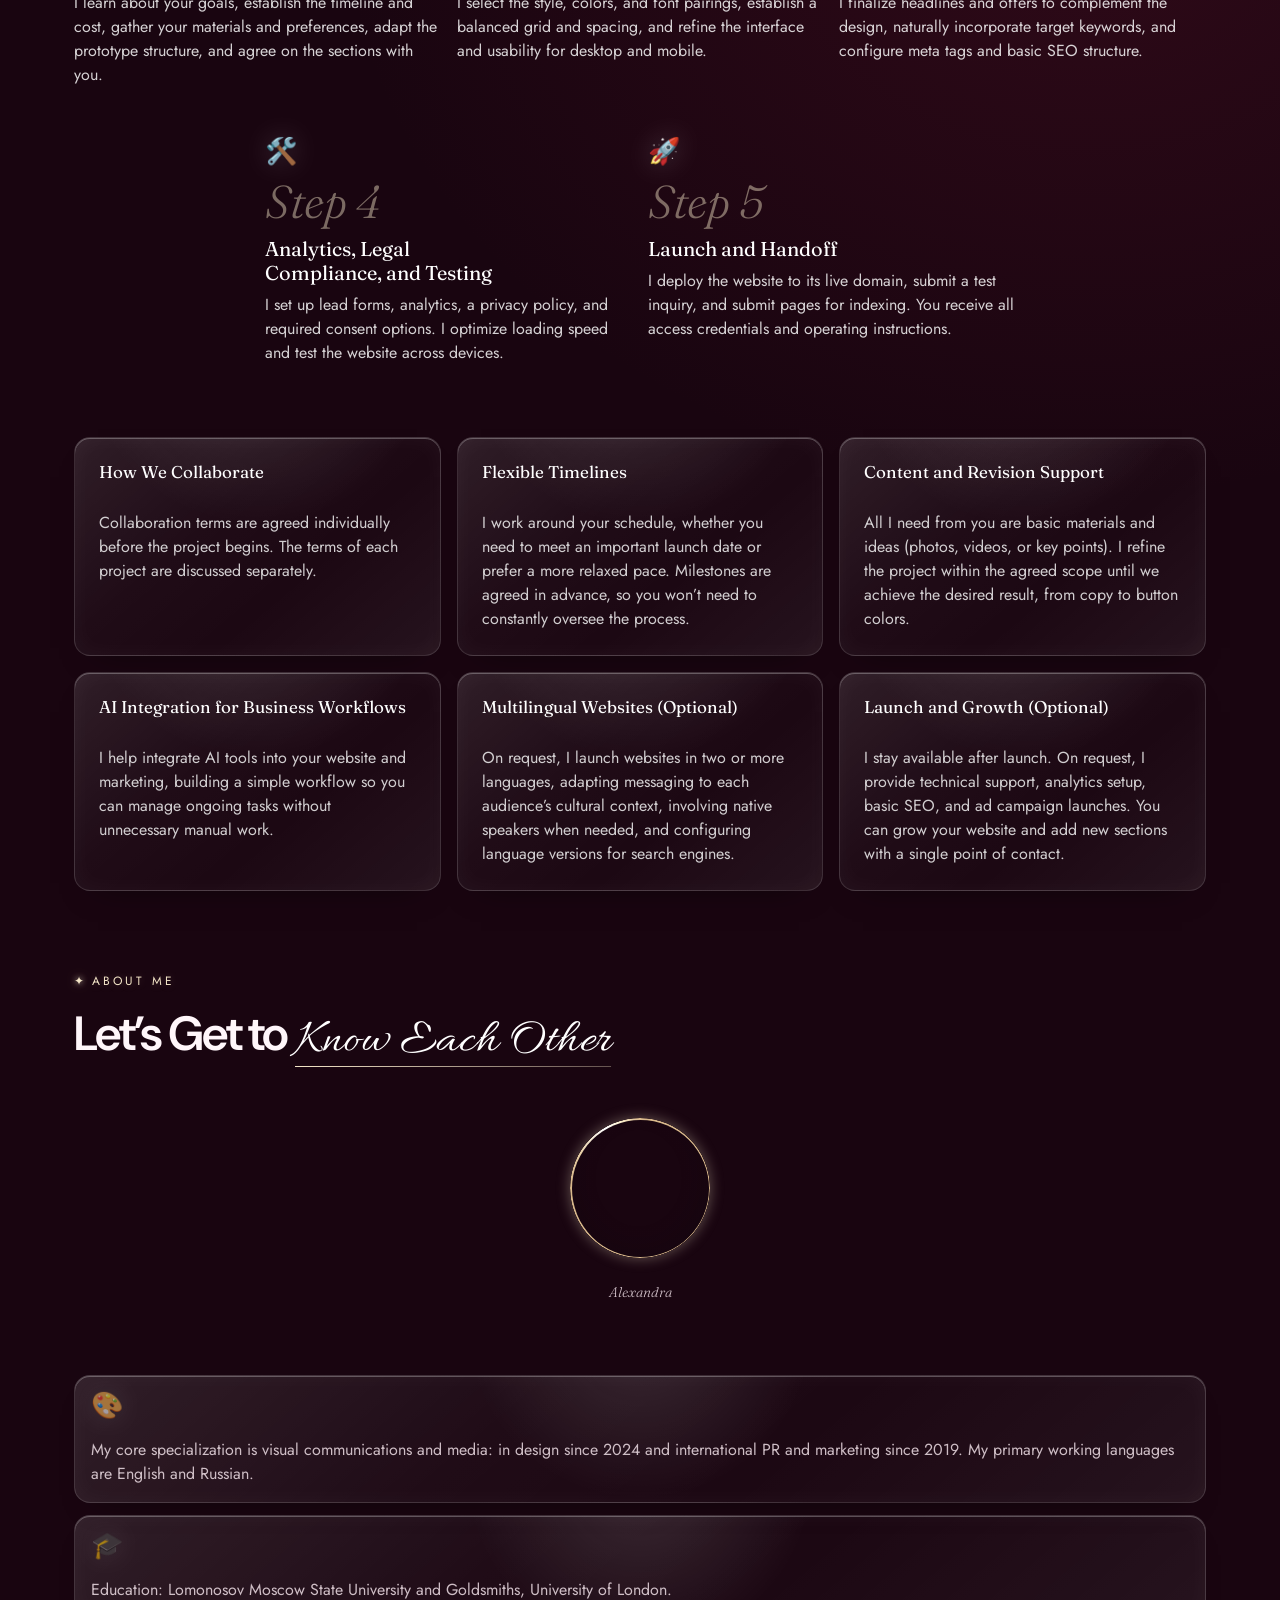
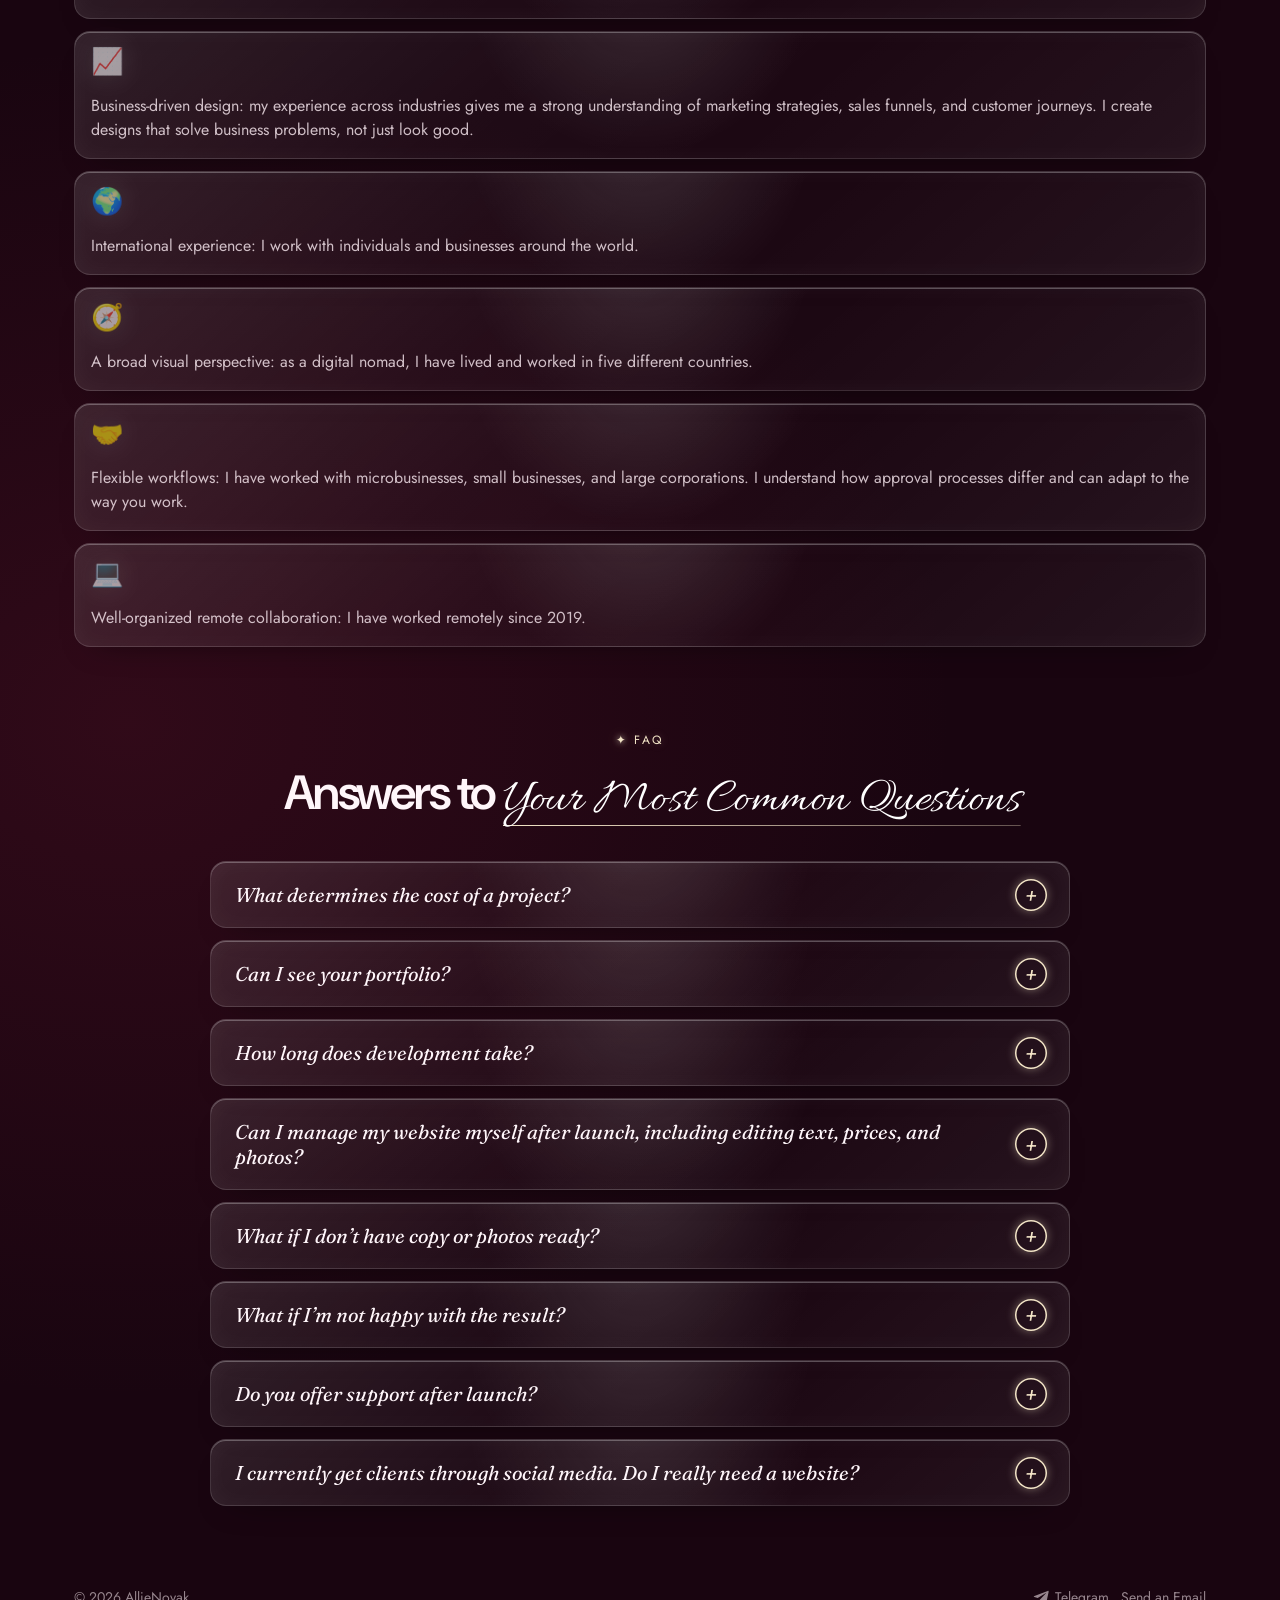
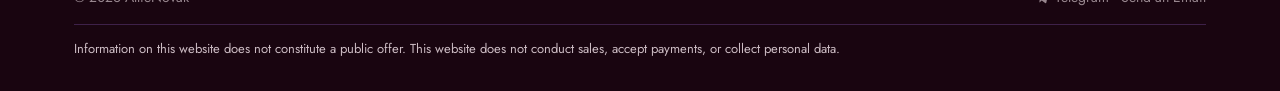
==== commit 03e593f5: "Experiment with full two-column burgundy service cards and Russian reference-like body typography" ====
--- a/index.html
+++ b/index.html
@@ -2133,7 +2133,7 @@
 
 
 
-<script src="./compact-service-cards.js?v=1dec95c" ></script>
+
 
 <script defer src="./code-card-reveal.js?v=hero-fix"></script>
 <script defer src="./code-soon-badge.js?v=silk-infinite-219e361"></script>
@@ -2183,5 +2183,22 @@
 .hero-v2 .editorial-visual .ph-card::before { display:none!important; }
 .hero-v2 .editorial-visual .ph-card img { filter:none!important; }
 </style>
-</body>
+<style id="ac-reference-service-grid">
+#services .service-group .routes{display:grid!important;grid-template-columns:repeat(2,minmax(0,1fr))!important;gap:22px!important;align-items:stretch!important;overflow:visible!important}
+#services .service-group .route:not(.hide){display:flex!important;flex-direction:column!important;position:relative!important;top:auto!important;height:auto!important;min-height:0!important;margin:0!important;transform:none!important;border:1px solid rgba(231,176,134,.29)!important;border-radius:24px!important;background:linear-gradient(145deg,#2b101f,#170710 72%)!important;box-shadow:none!important;overflow:hidden}
+#services .service-group .route:nth-child(even):not(.hide){background:radial-gradient(ellipse at 100% 100%,rgba(184,68,71,.43),transparent 68%),radial-gradient(ellipse at 0% 0%,rgba(145,42,72,.42),transparent 65%),#210b18!important;border-color:rgba(239,189,135,.48)!important}
+#services .service-group .route>.cover{position:relative!important;display:flex!important;align-items:flex-start!important;flex-direction:column!important;gap:16px!important;background:transparent!important;min-height:0!important;height:auto!important;aspect-ratio:auto!important;padding:26px 28px 12px!important;border:0!important}
+#services .service-group .route>.cover::before,#services .service-group .route>.cover::after,#services .service-group .route .rshade{display:none!important}
+#services .service-group .route .cover .service-emoji{position:relative!important;inset:auto!important}
+#services .service-group .route .cover h3{position:relative!important;inset:auto!important;width:auto!important;font-size:clamp(23px,2.3vw,32px)!important;line-height:1.2!important;letter-spacing:0!important;text-transform:none!important;font-weight:500!important;margin:0!important}
+#services .service-group .route>.body{background:transparent!important;display:flex!important;flex:1 1 auto!important;padding:0 28px 28px!important;gap:16px!important;overflow:visible!important}
+#services .service-group .route>.body .for{font-weight:500!important;font-size:18px!important;line-height:1.45!important}
+#services .service-group .route .service-list{list-style:none!important;padding:0!important;margin:0!important;font-size:16px!important;line-height:1.55!important}
+#services .service-group .route .service-list li{position:relative;padding-left:25px;margin:0 0 12px!important}
+#services .service-group .route .service-list li::before{content:"✓";position:absolute;left:0;color:#f3d3a0;font-weight:500}
+#services .service-group .route .foot{margin-top:auto!important;padding-top:16px!important}
+#services .service-group .route .foot .btn{width:100%;justify-content:center;background:rgba(239,189,135,.10)!important;border:1px solid rgba(239,189,135,.38)!important;border-radius:10px!important;color:#ffe4b8!important}
+#services .service-group .route .foot .btn:hover{background:rgba(239,189,135,.22)!important}
+@media(max-width:640px){#services .service-group .routes{grid-template-columns:minmax(0,1fr)!important;gap:16px!important}#services .service-group .route>.cover{padding:22px 20px 12px!important}#services .service-group .route>.body{padding:0 20px 22px!important}}
+</style></body>
 </html>
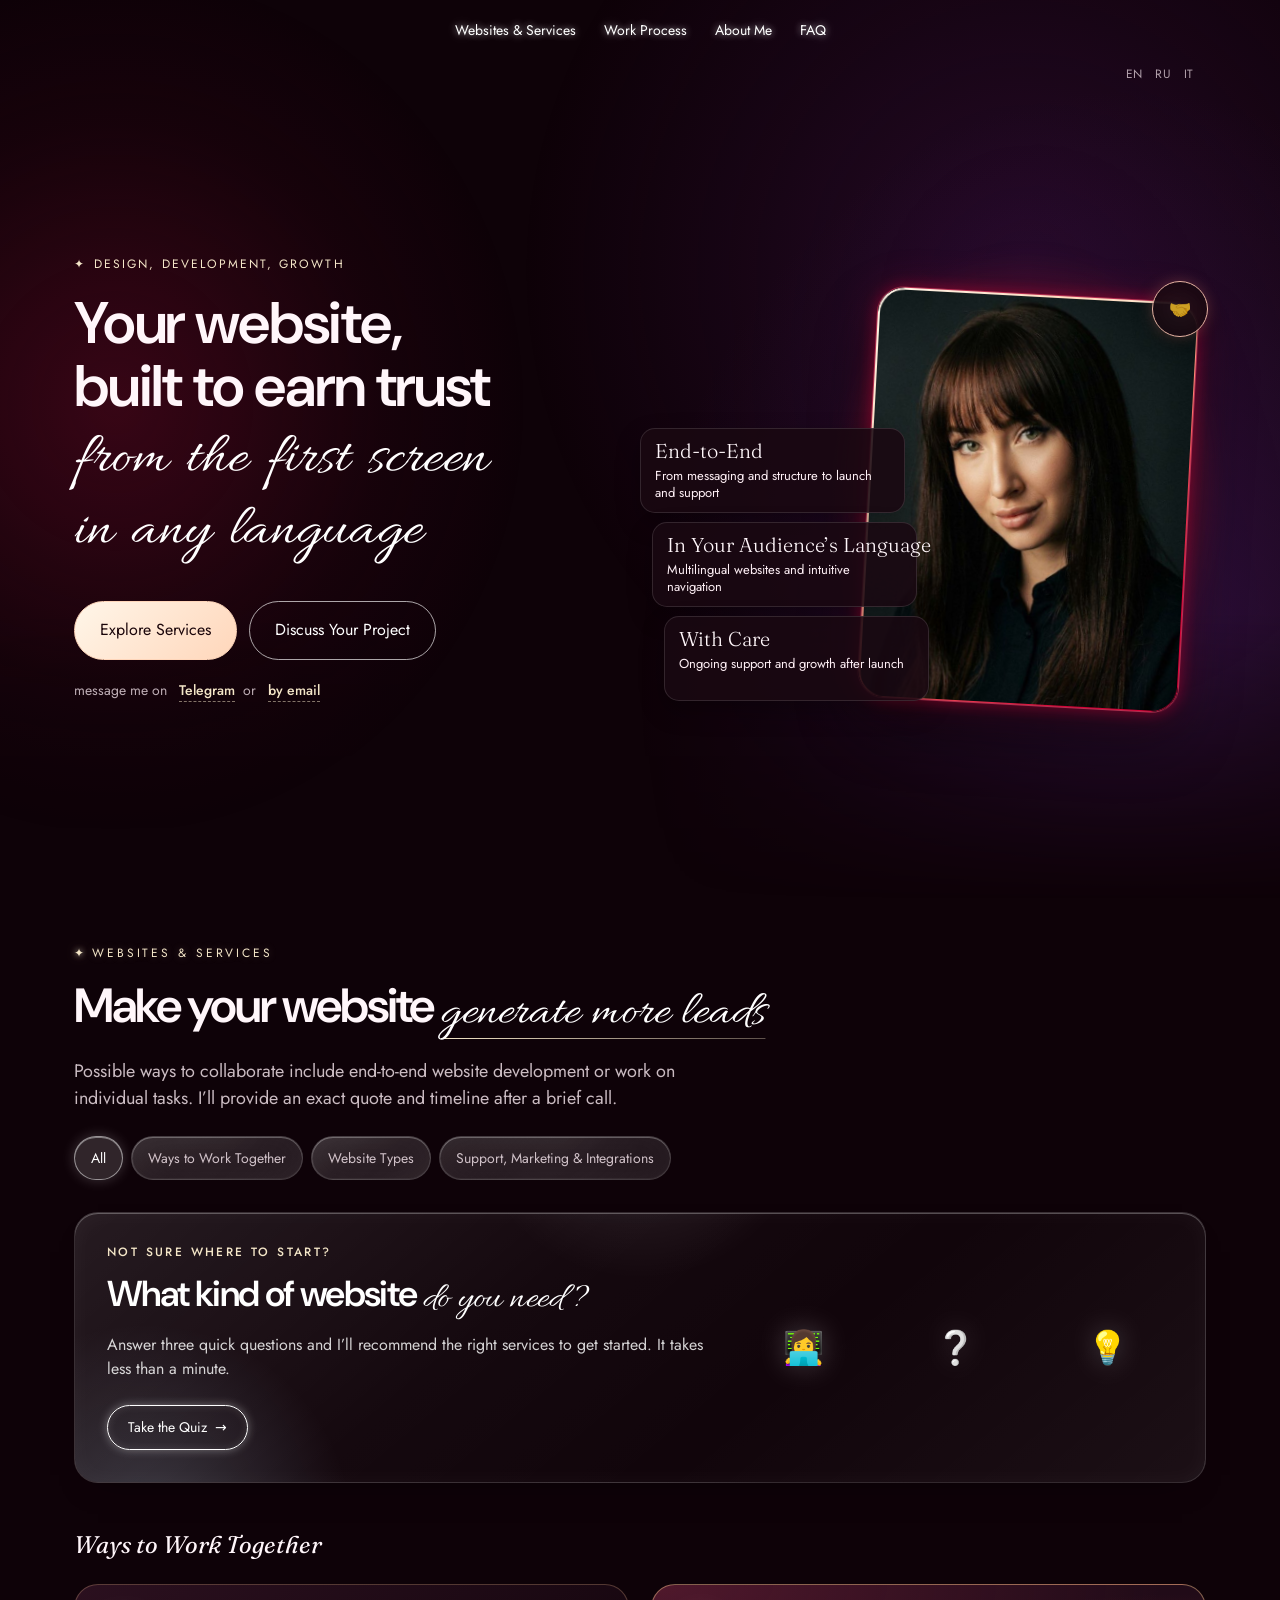
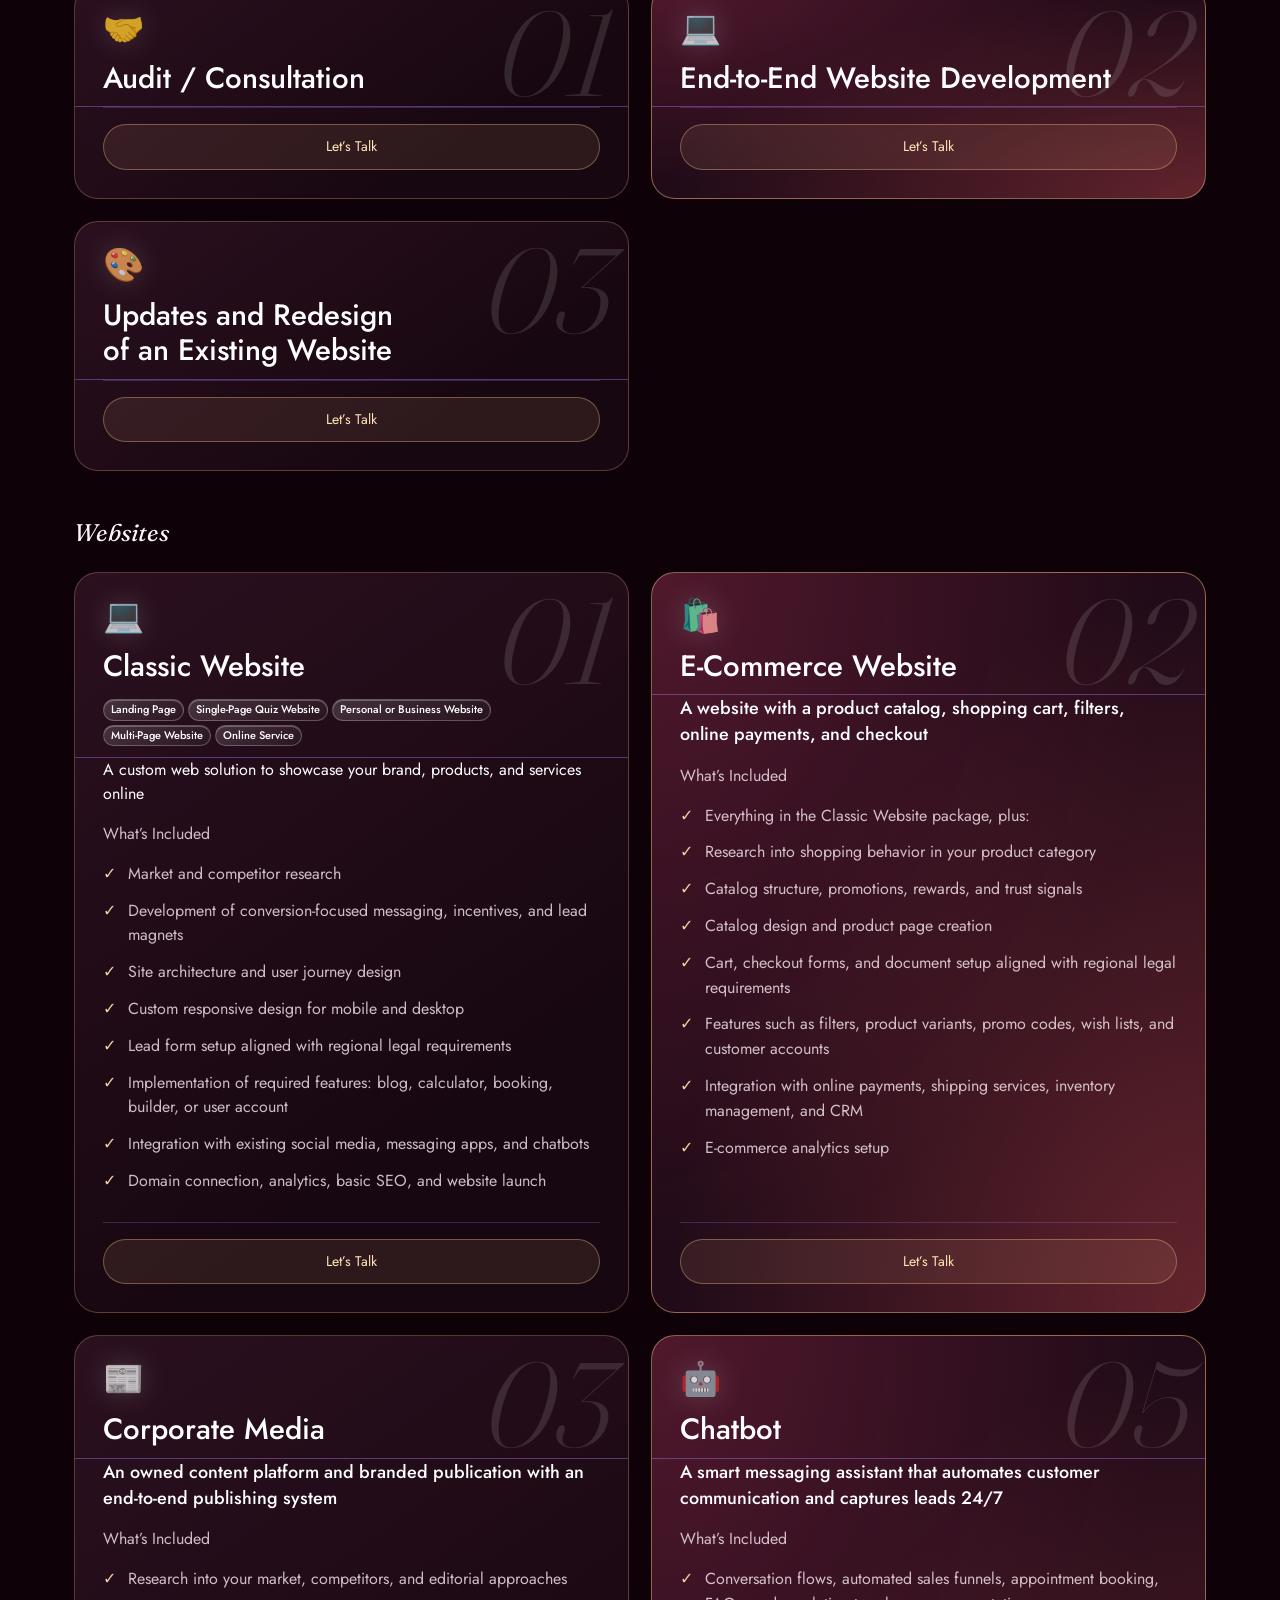
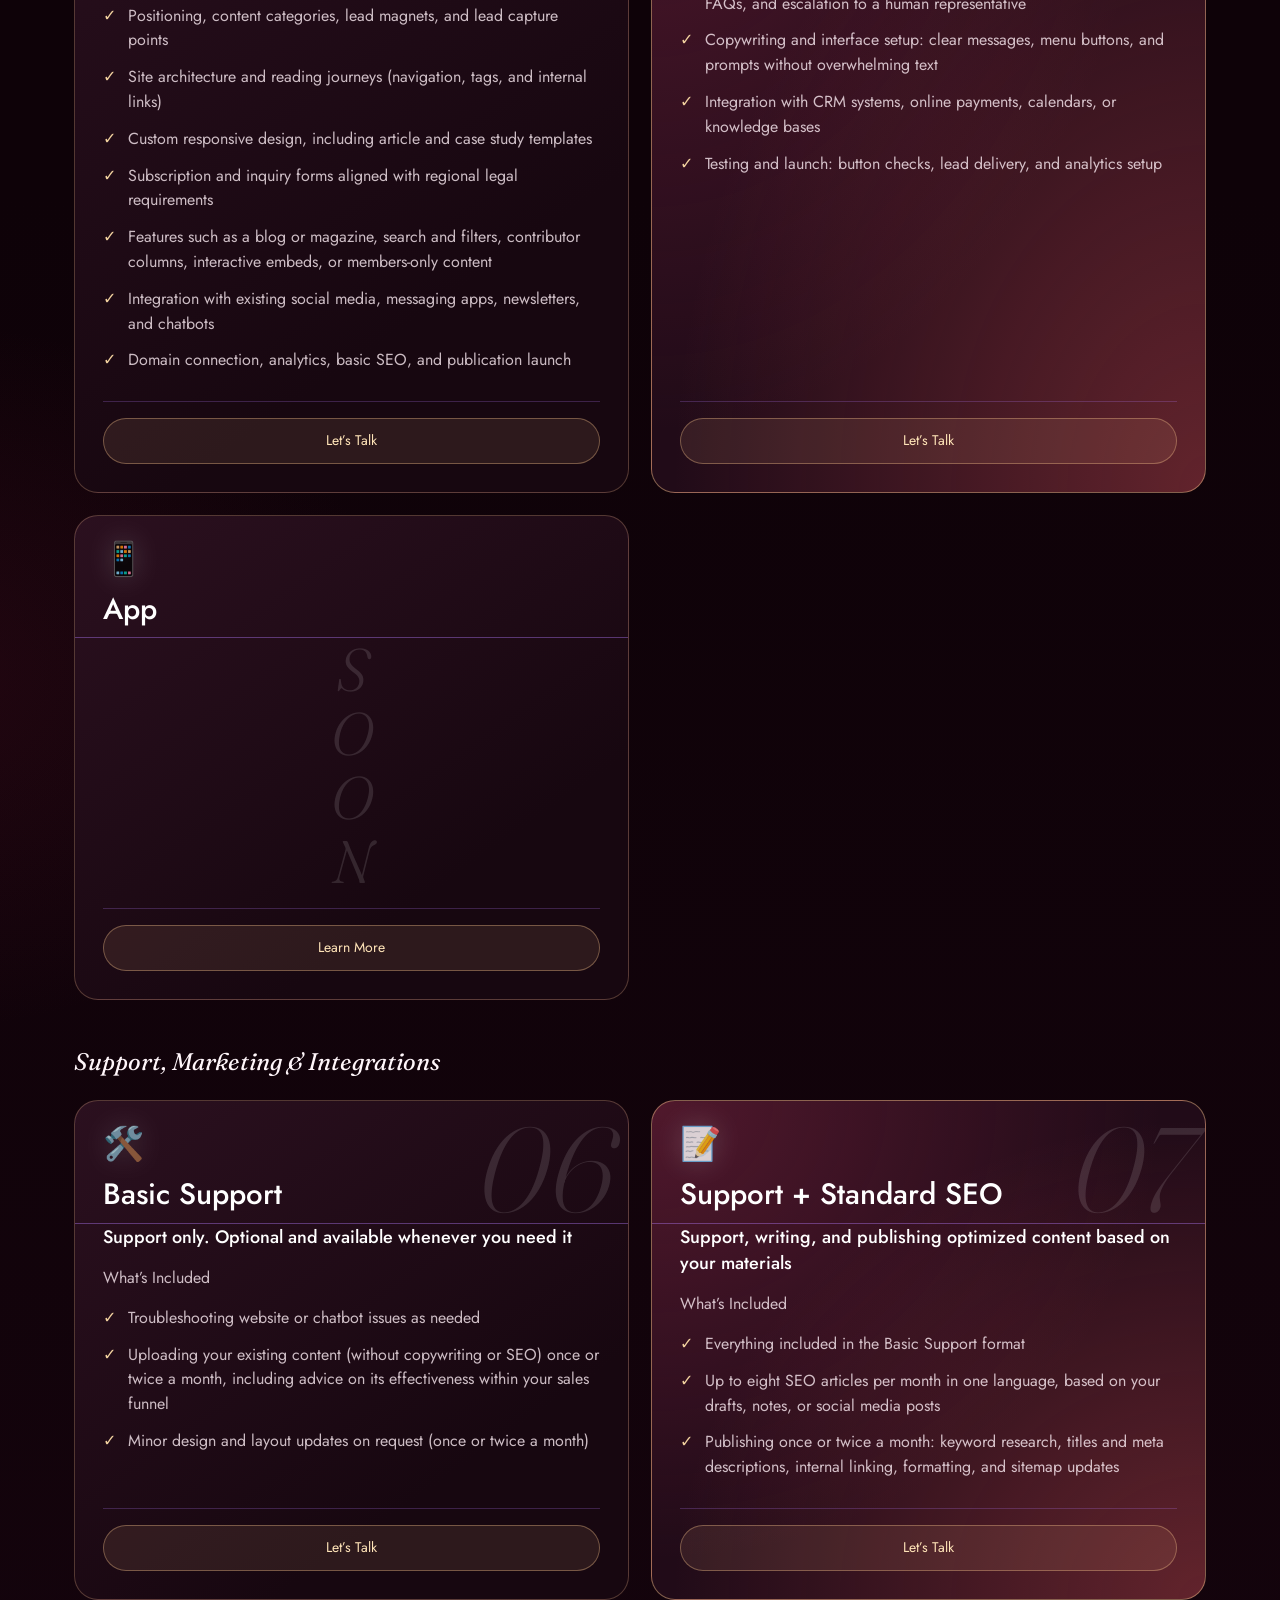
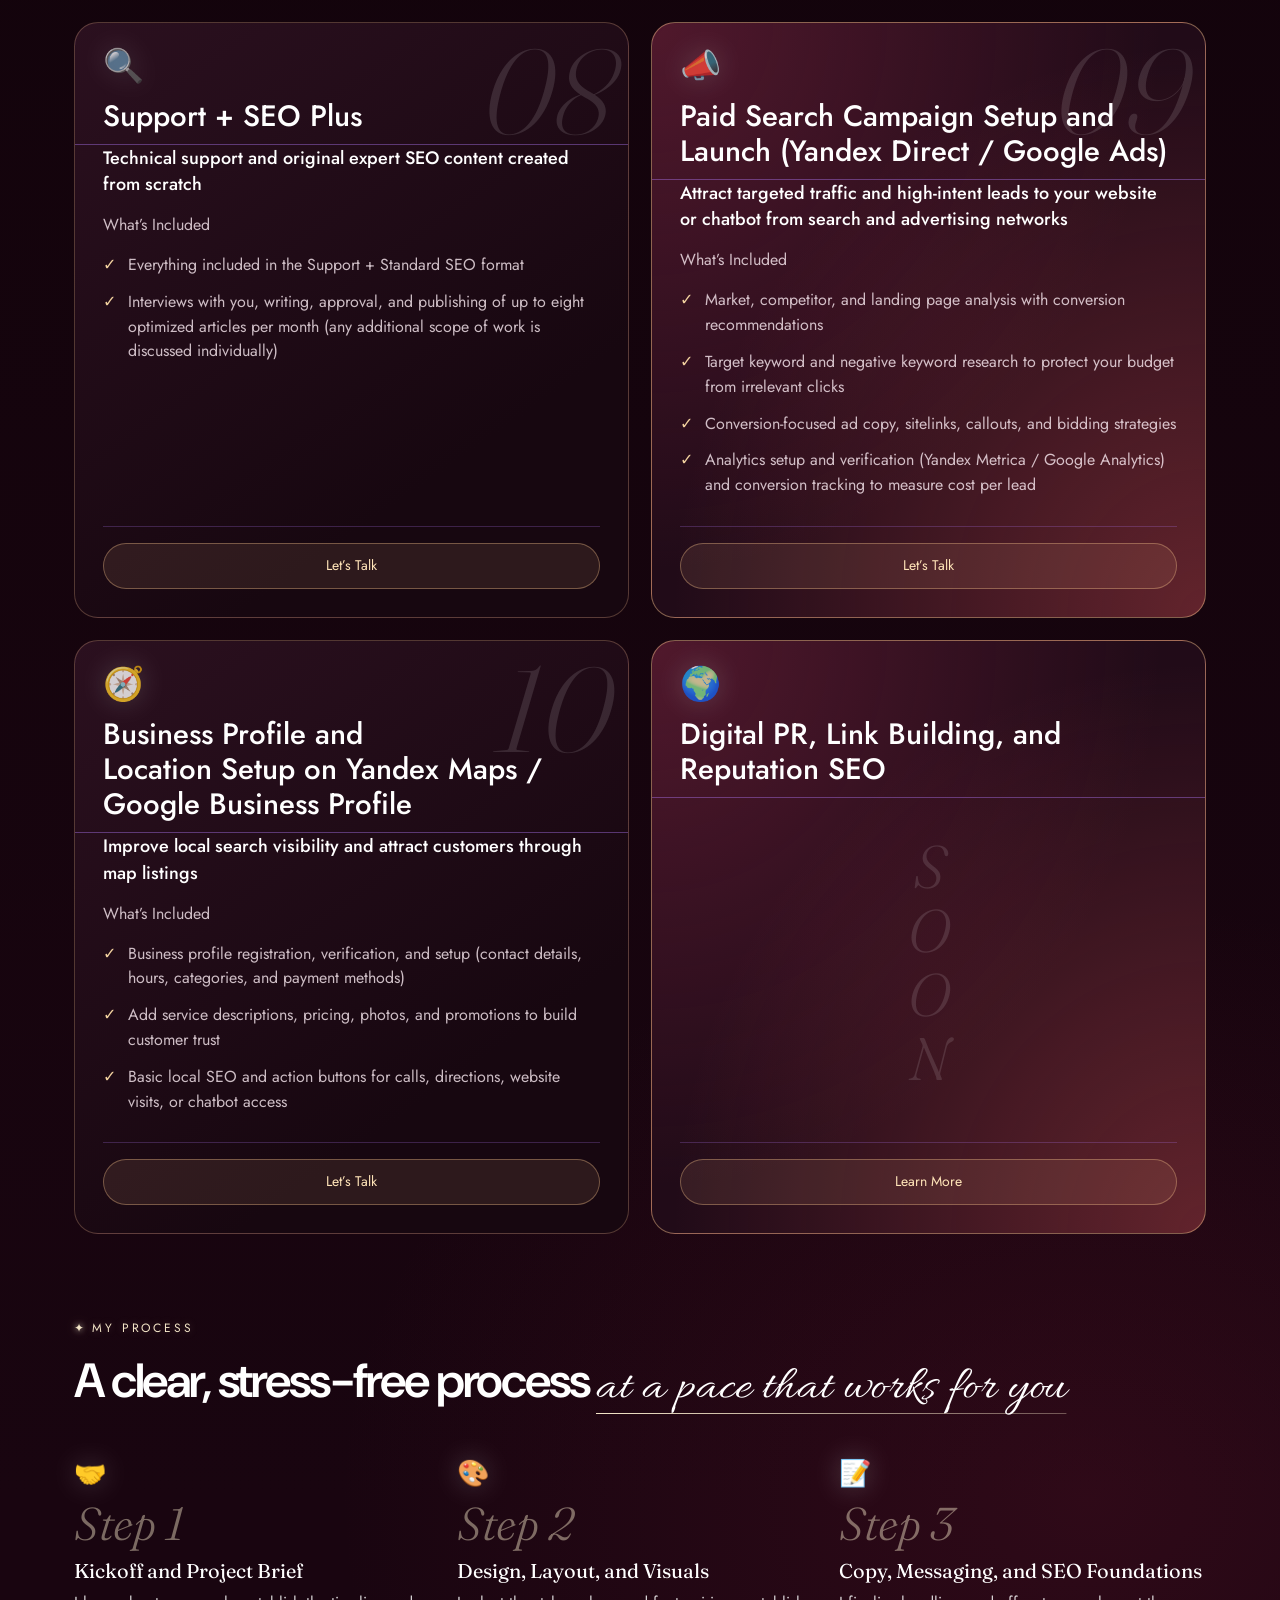
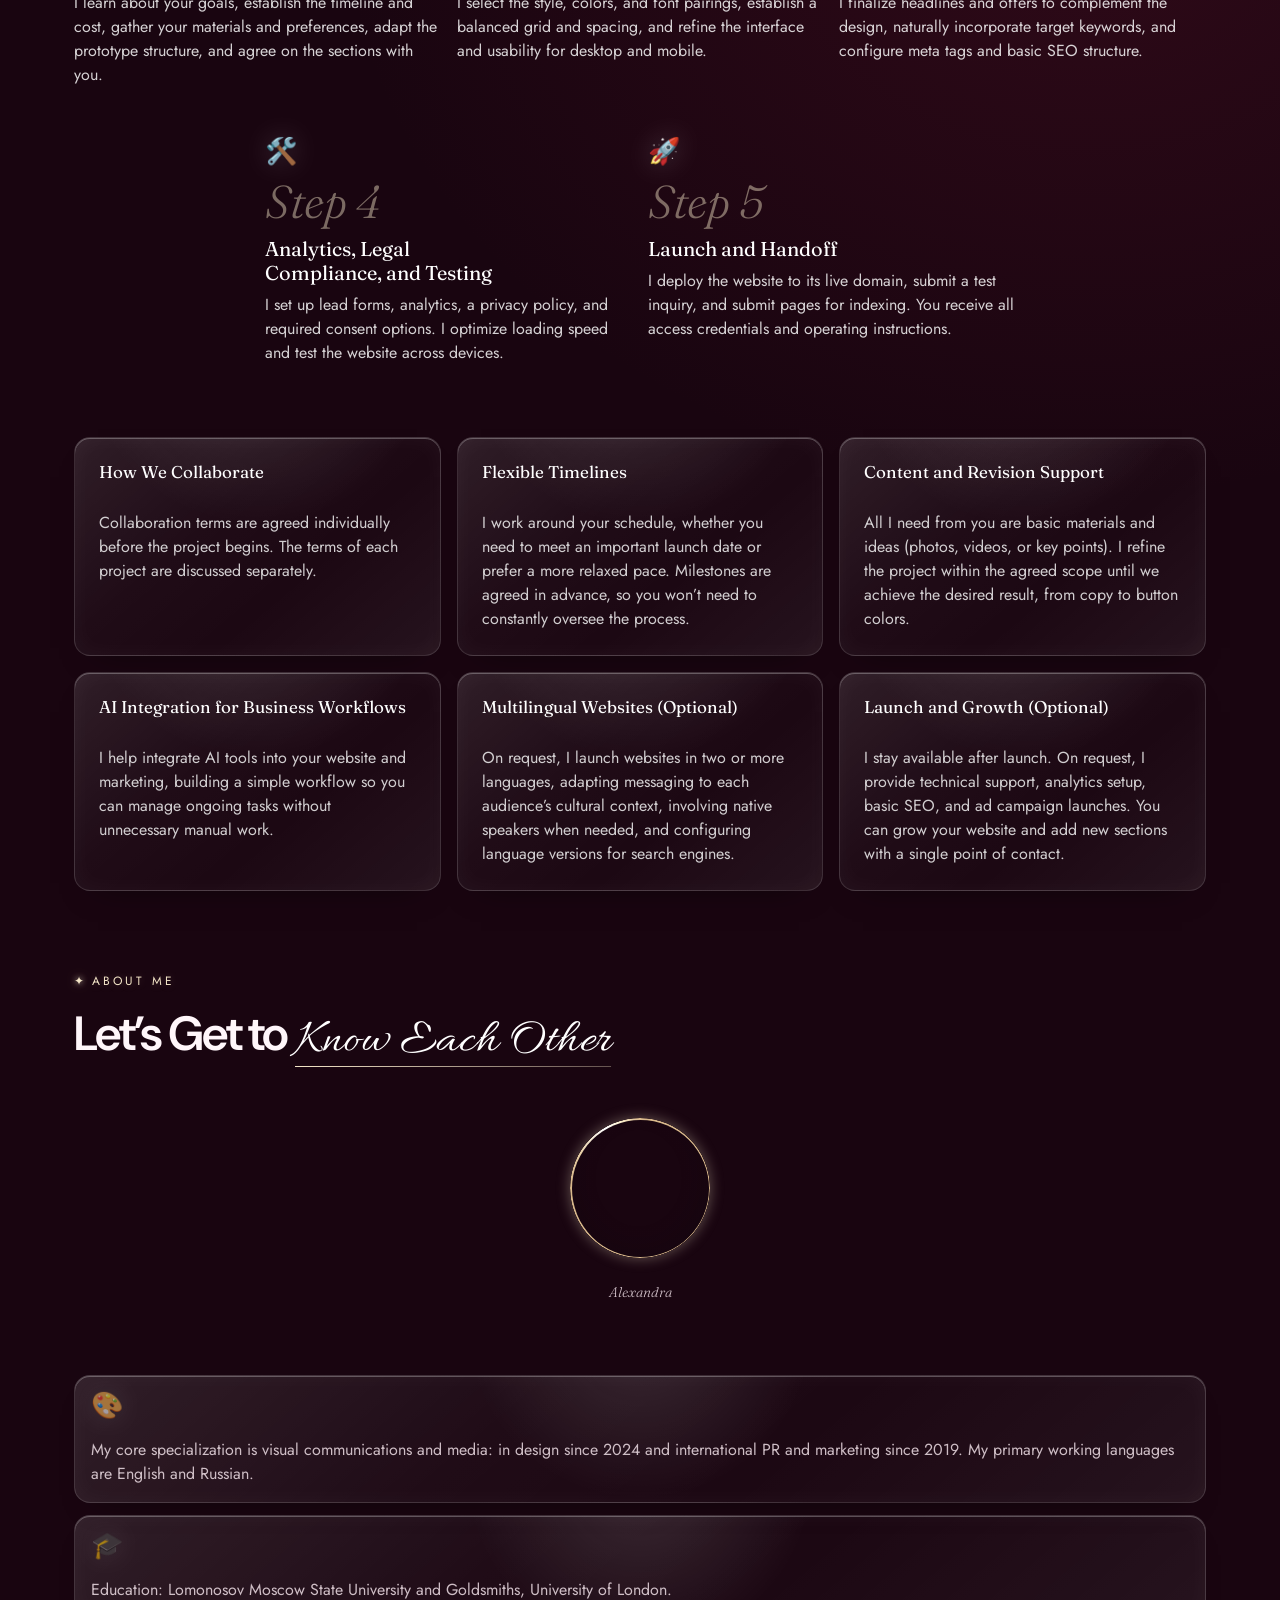
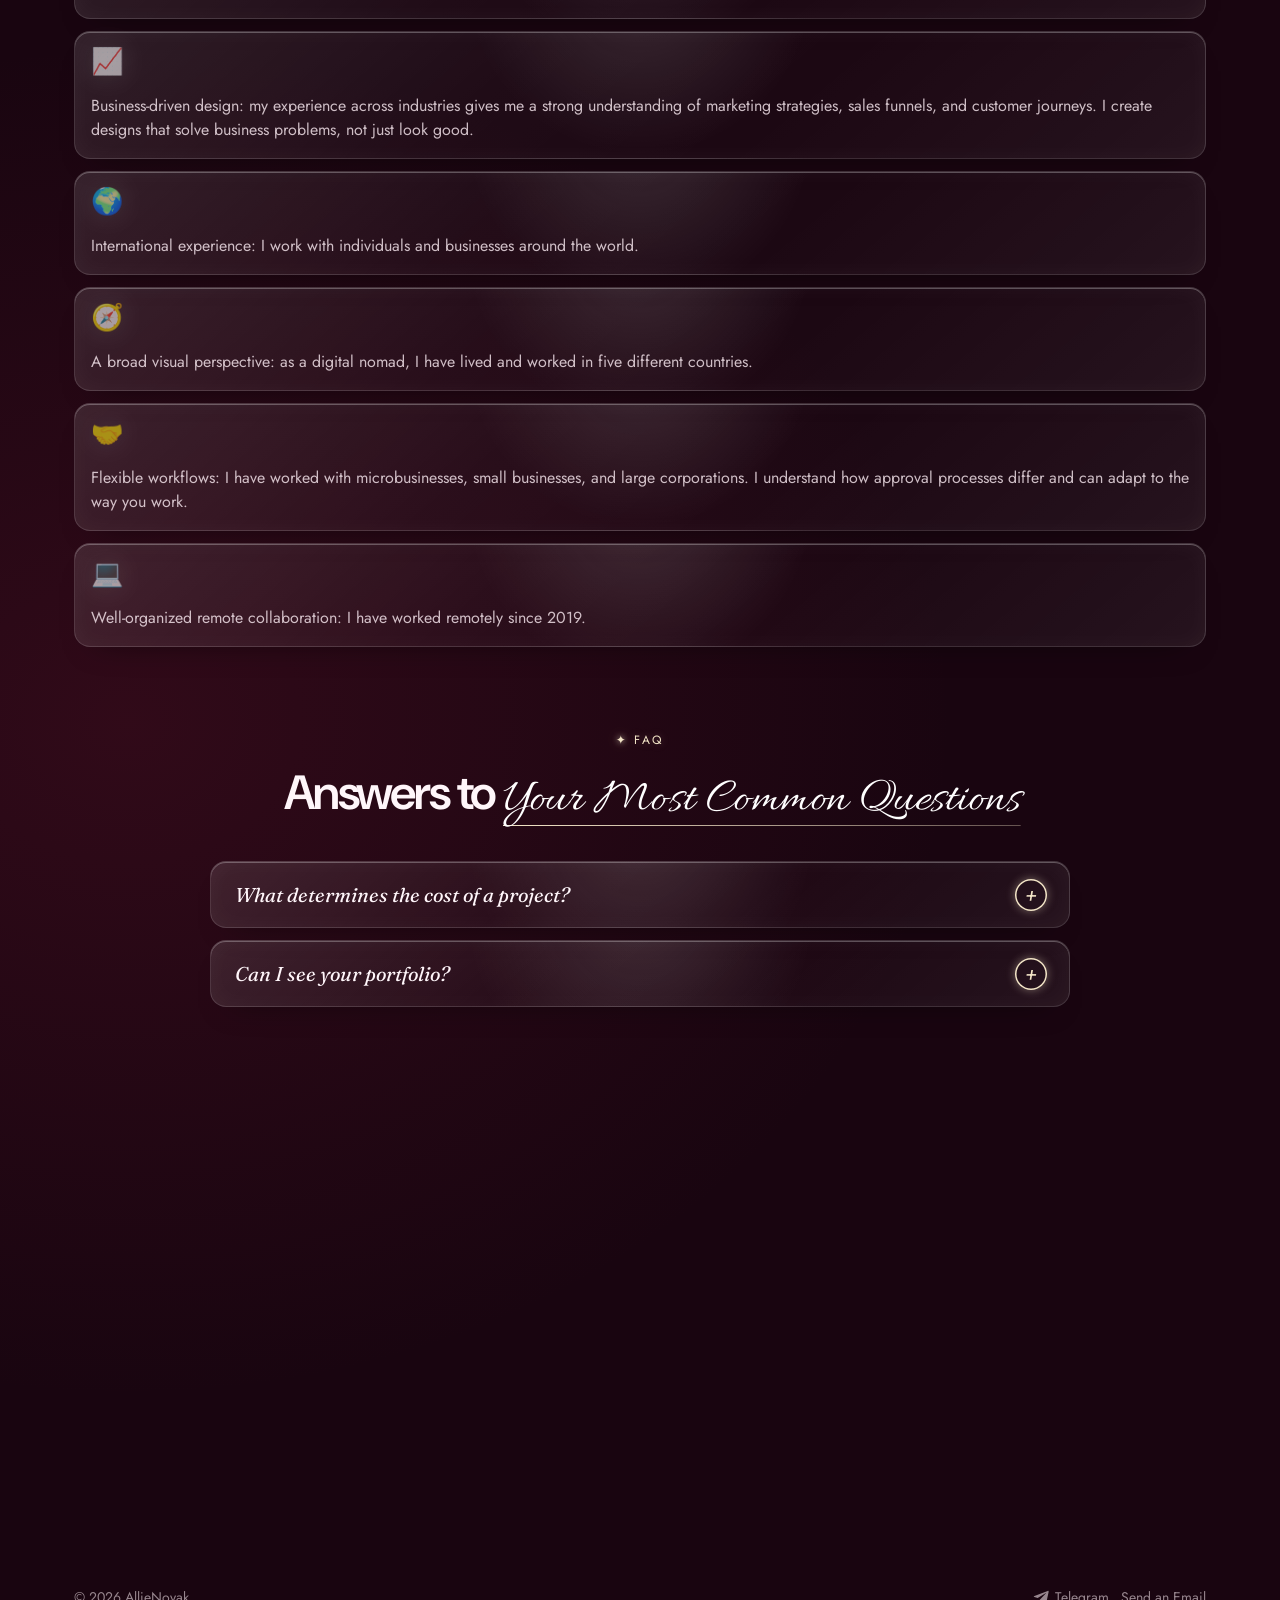
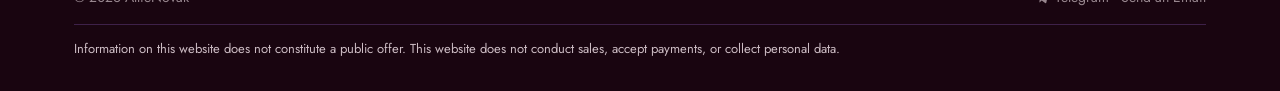
==== commit 9835eb74: "Unify action buttons with pill-shaped rounded corners" ====
--- a/index.html
+++ b/index.html
@@ -2200,5 +2200,5 @@
 #services .service-group .route .foot .btn{width:100%;justify-content:center;background:rgba(239,189,135,.10)!important;border:1px solid rgba(239,189,135,.38)!important;border-radius:10px!important;color:#ffe4b8!important}
 #services .service-group .route .foot .btn:hover{background:rgba(239,189,135,.22)!important}
 @media(max-width:640px){#services .service-group .routes{grid-template-columns:minmax(0,1fr)!important;gap:16px!important}#services .service-group .route>.cover{padding:22px 20px 12px!important}#services .service-group .route>.body{padding:0 20px 22px!important}}
-</style></body>
+</style><style id="ac-unified-pill-buttons">.btn,button:not(.burger):not(.ac-lang button),.filters button,.q-opts button,#services .service-group .route .foot .btn{border-radius:999px!important}</style></body>
 </html>
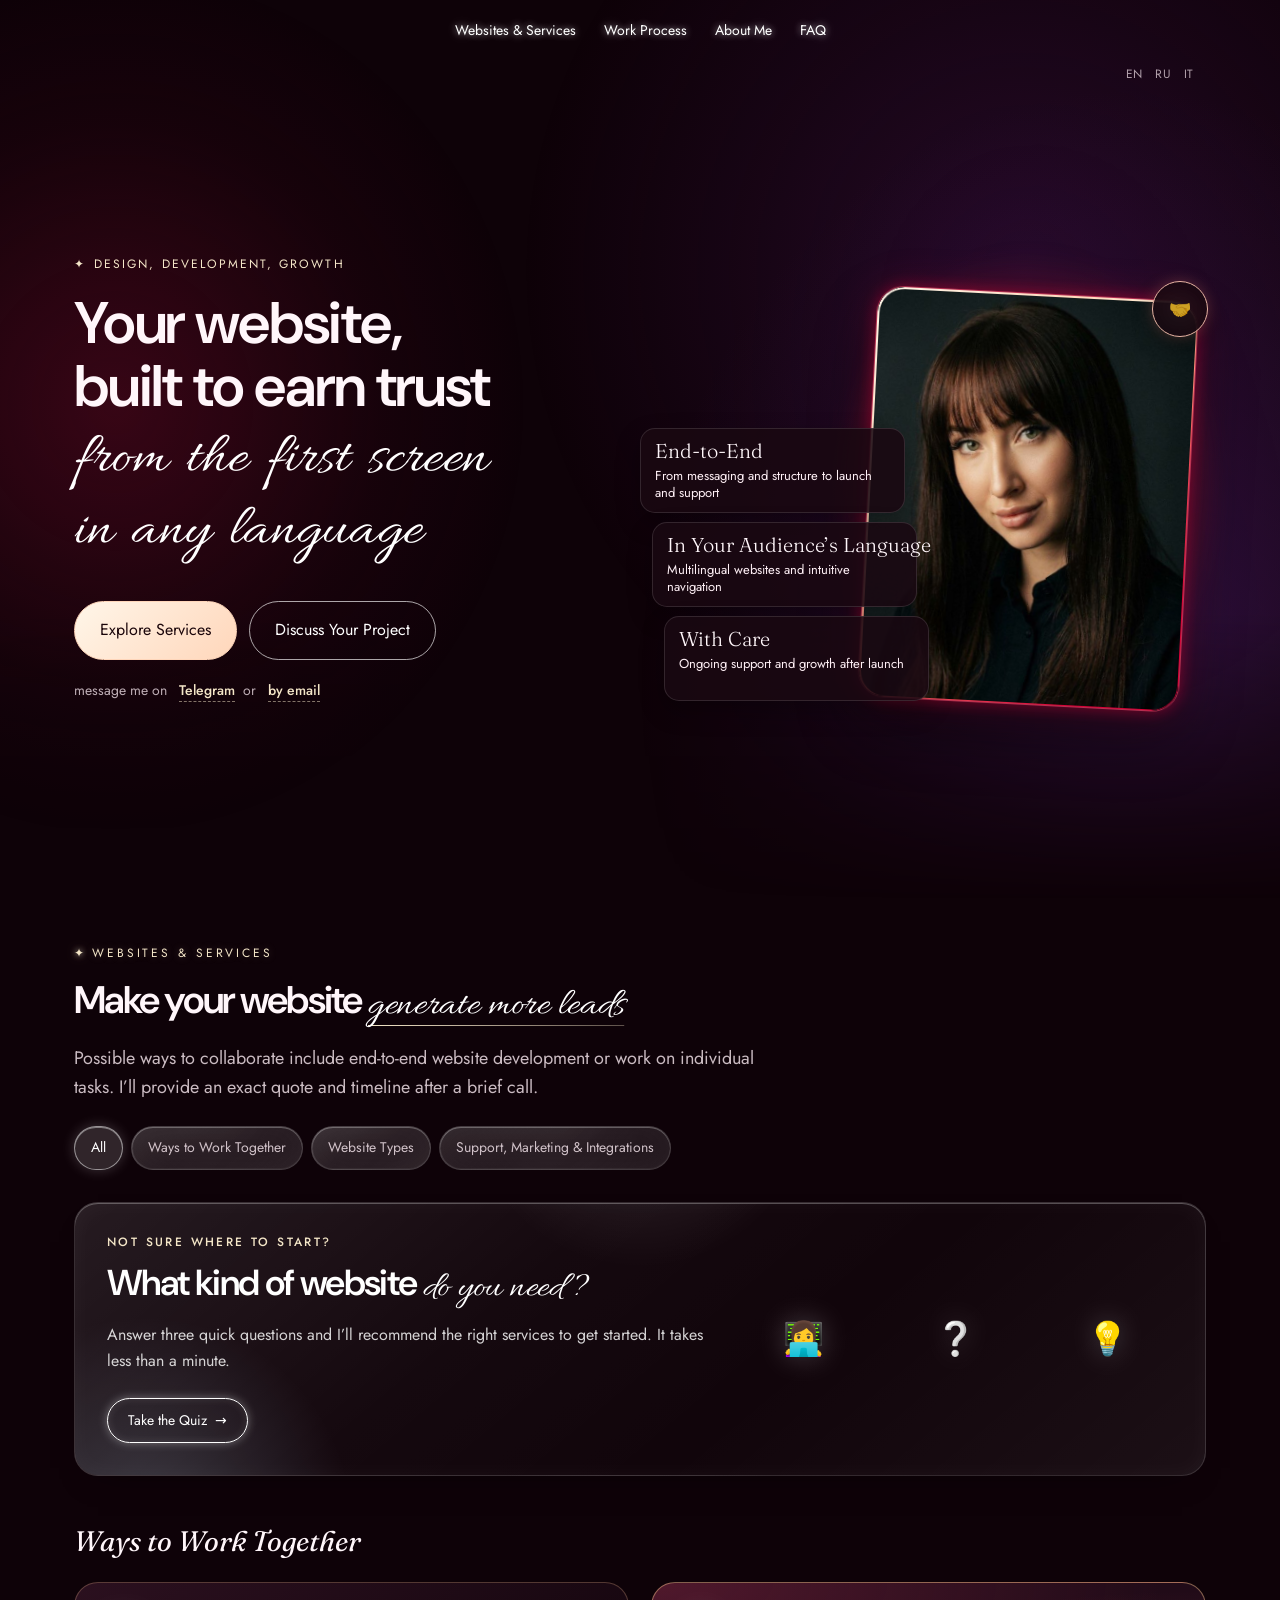
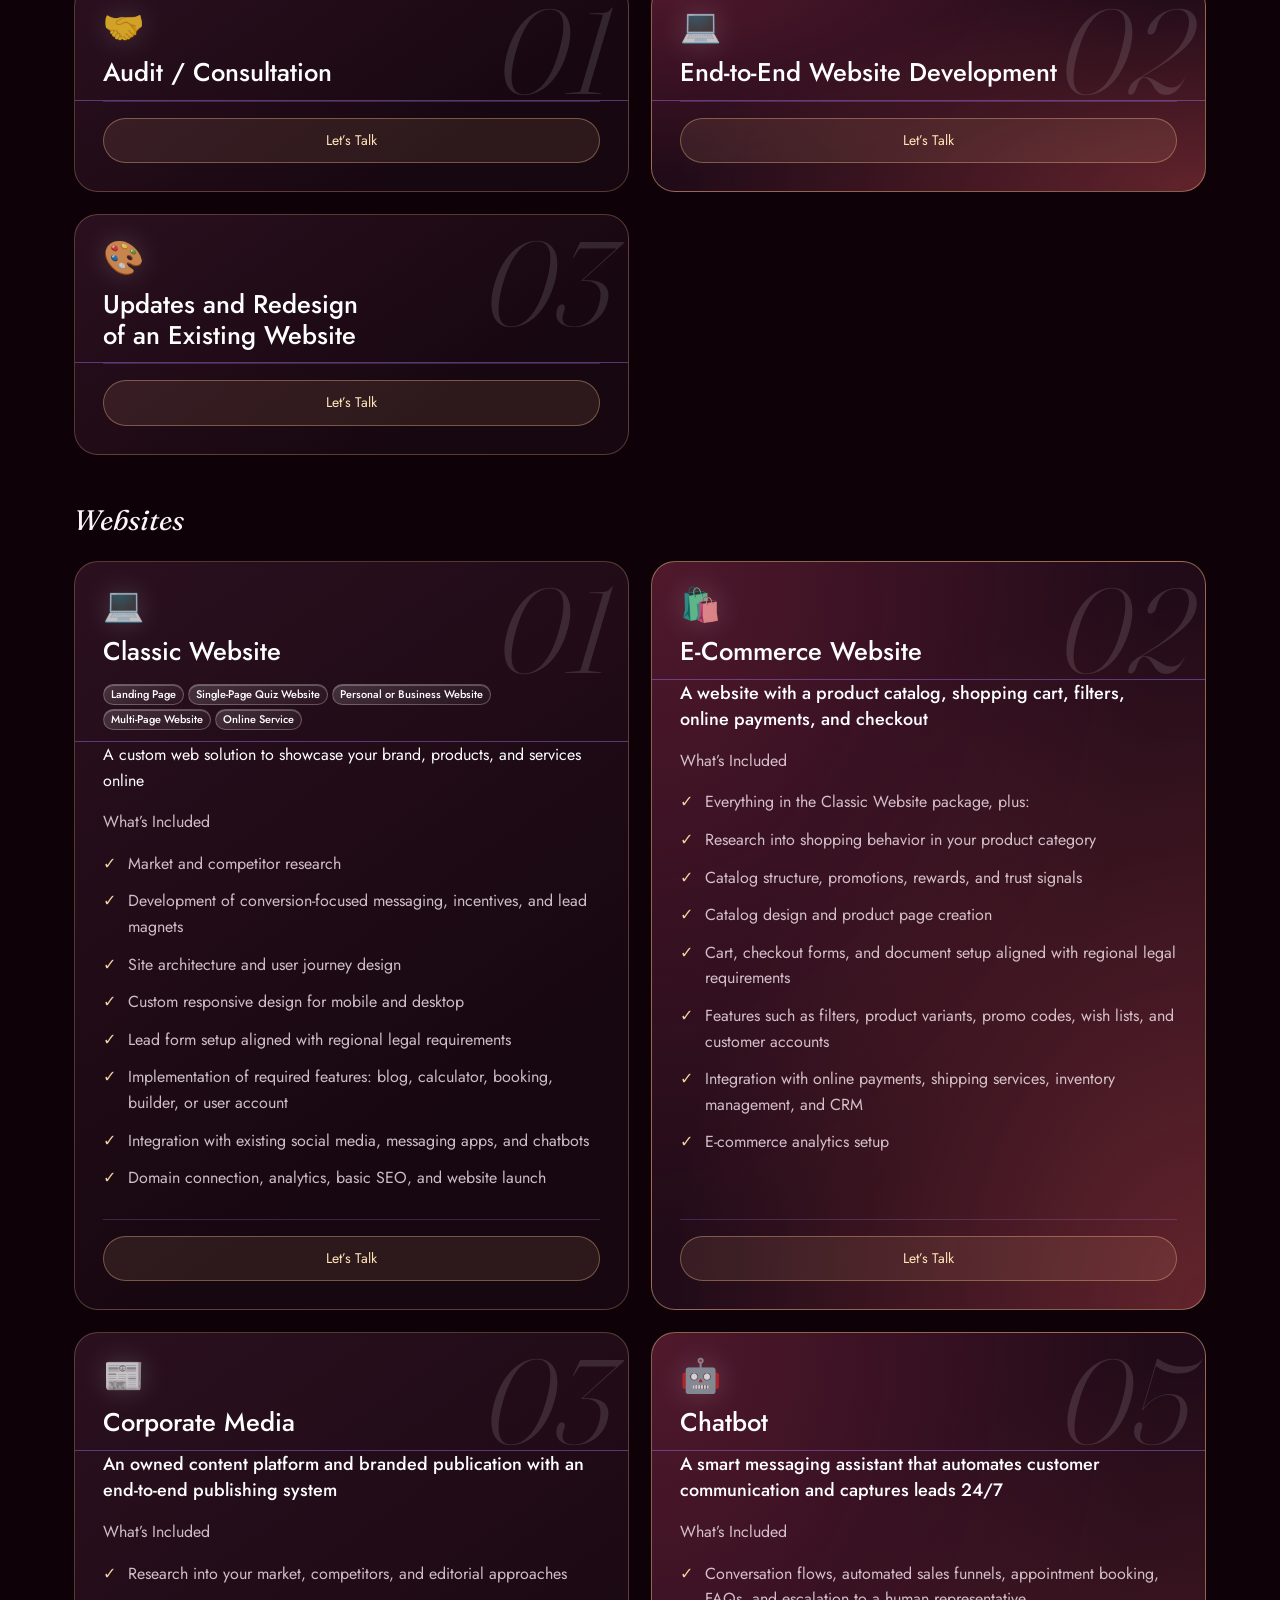
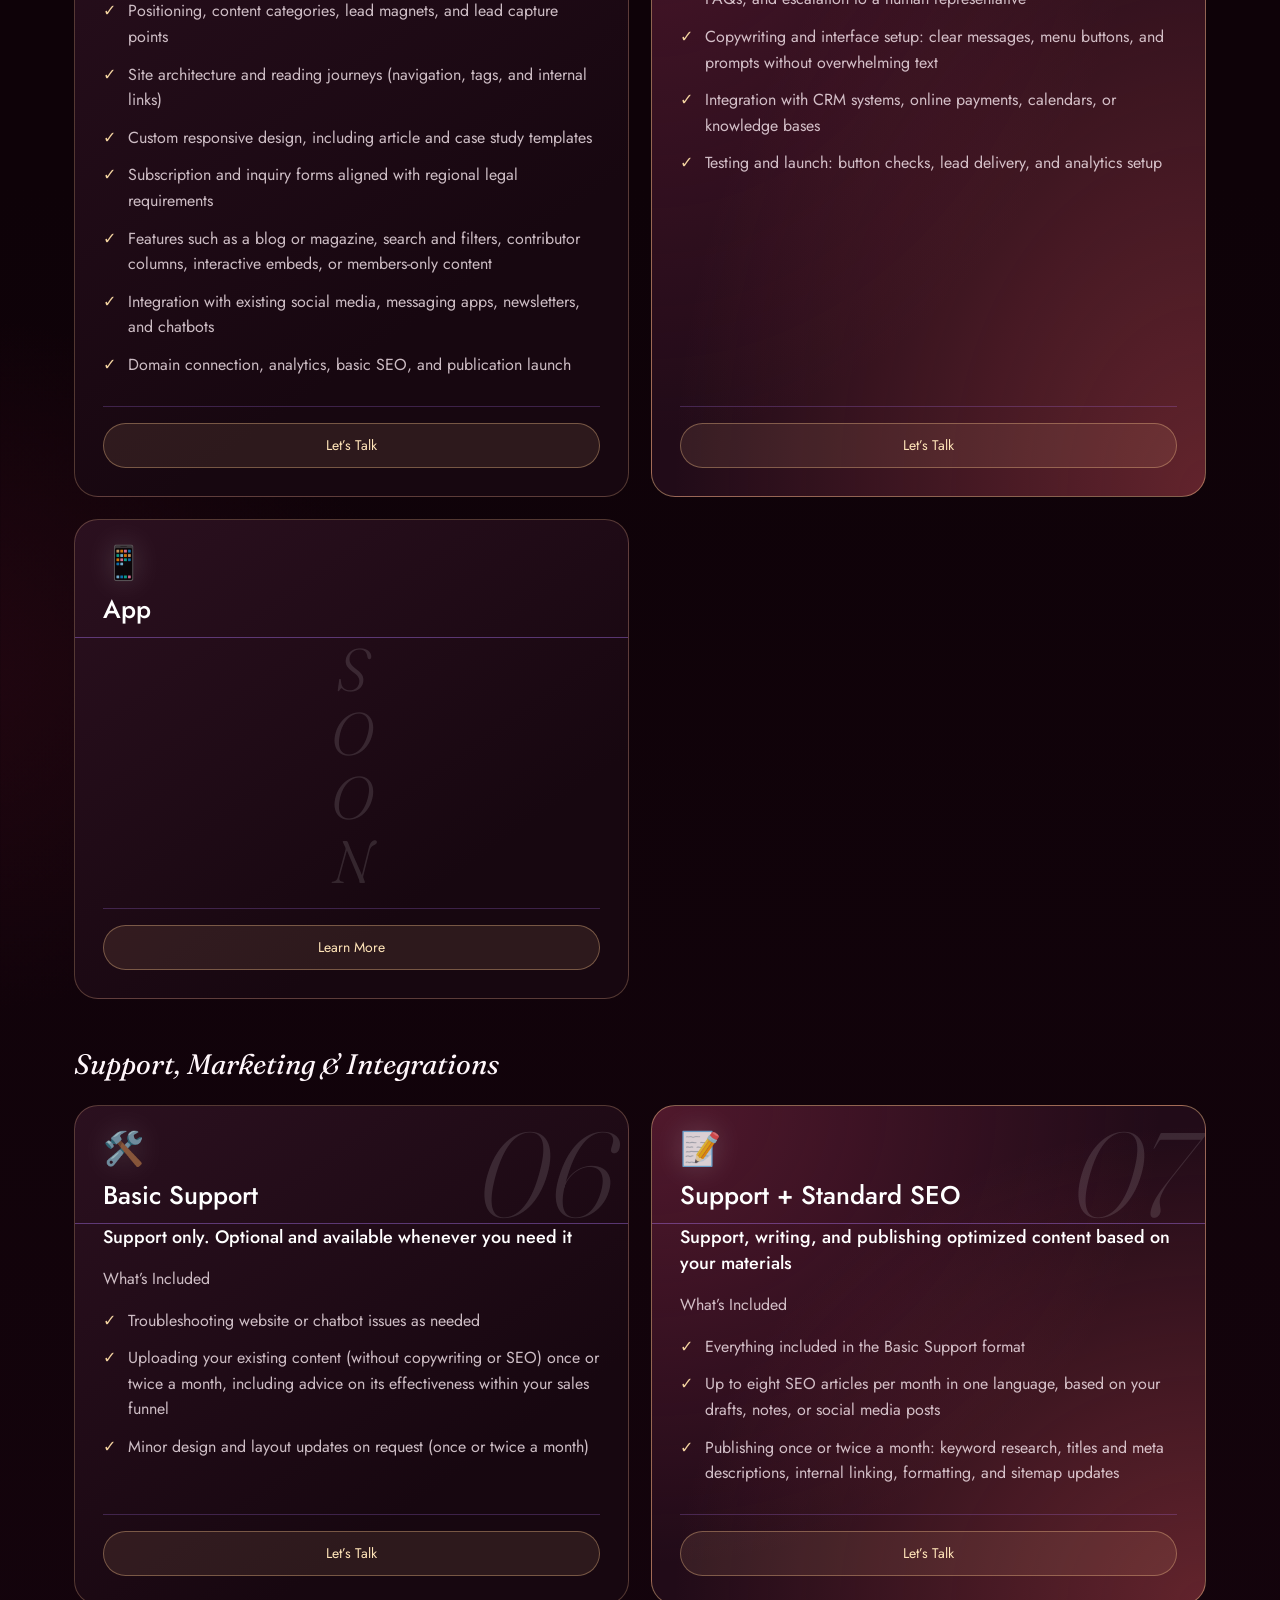
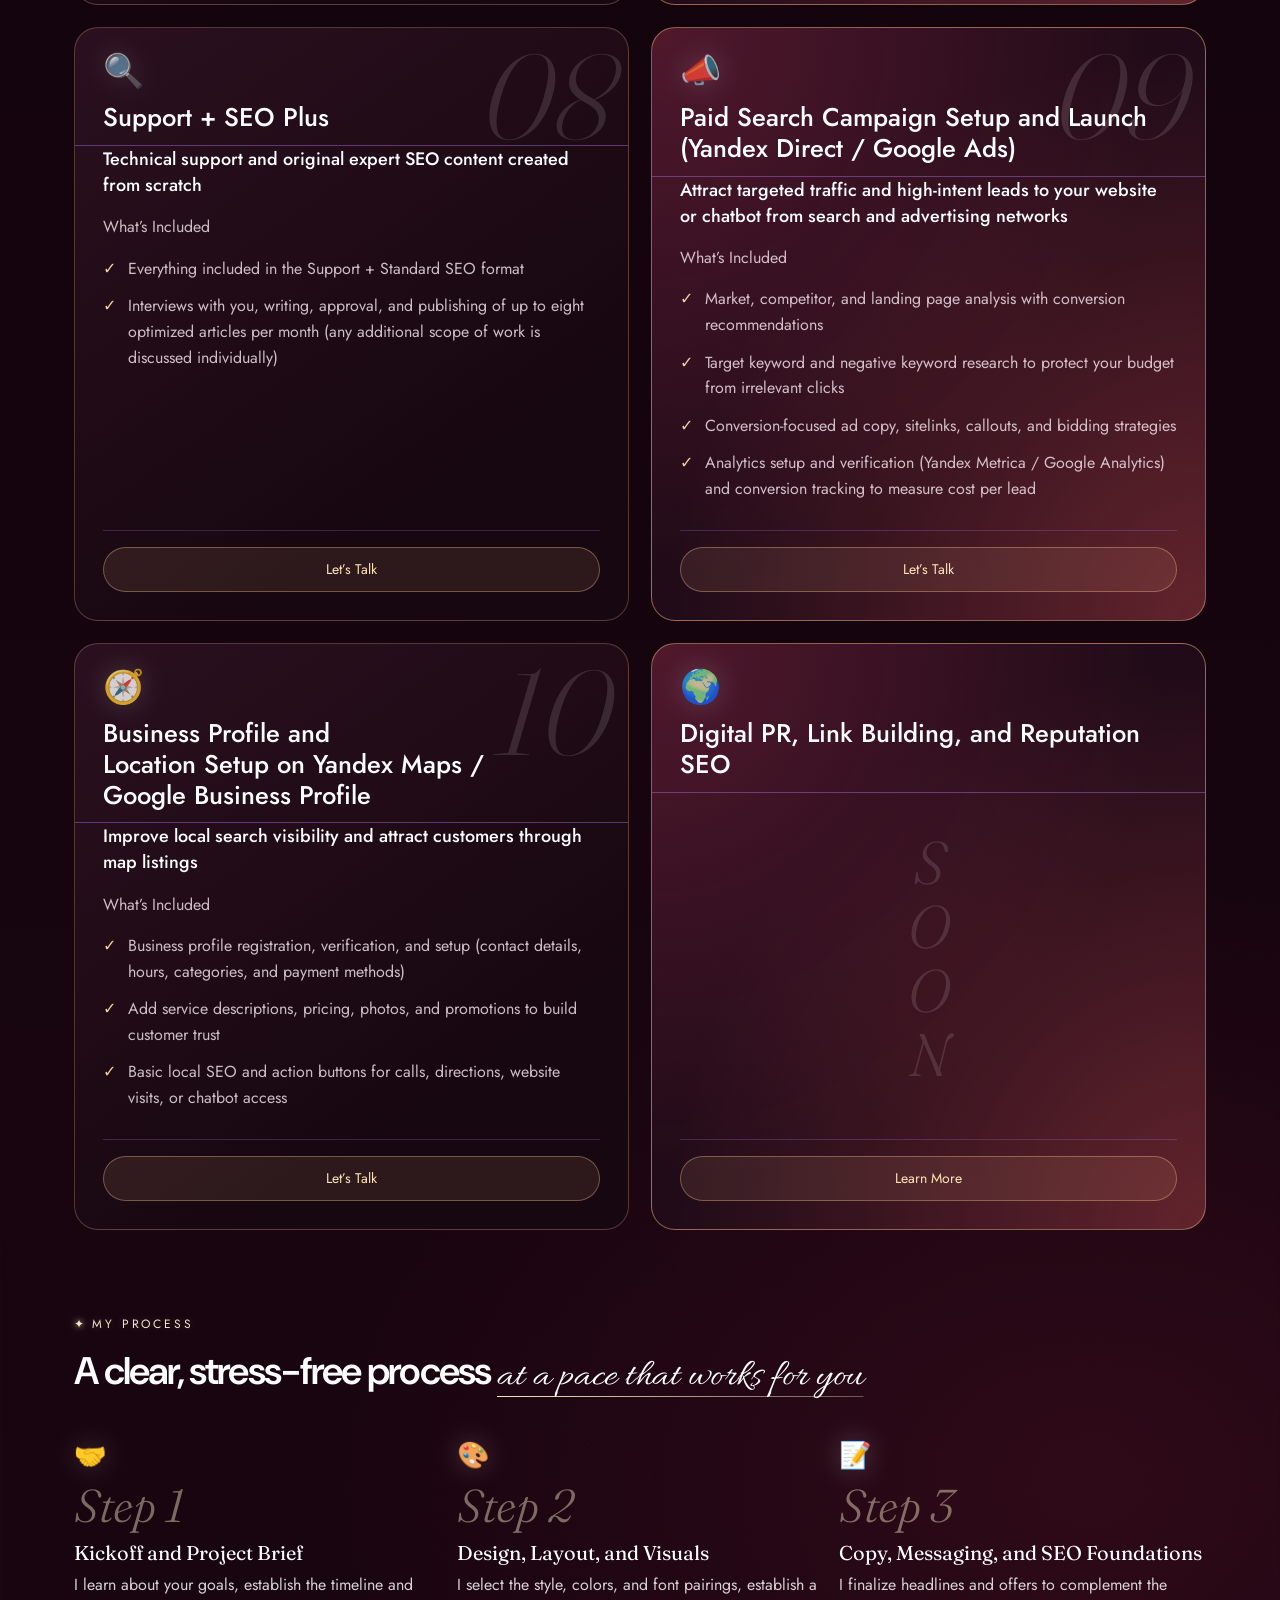
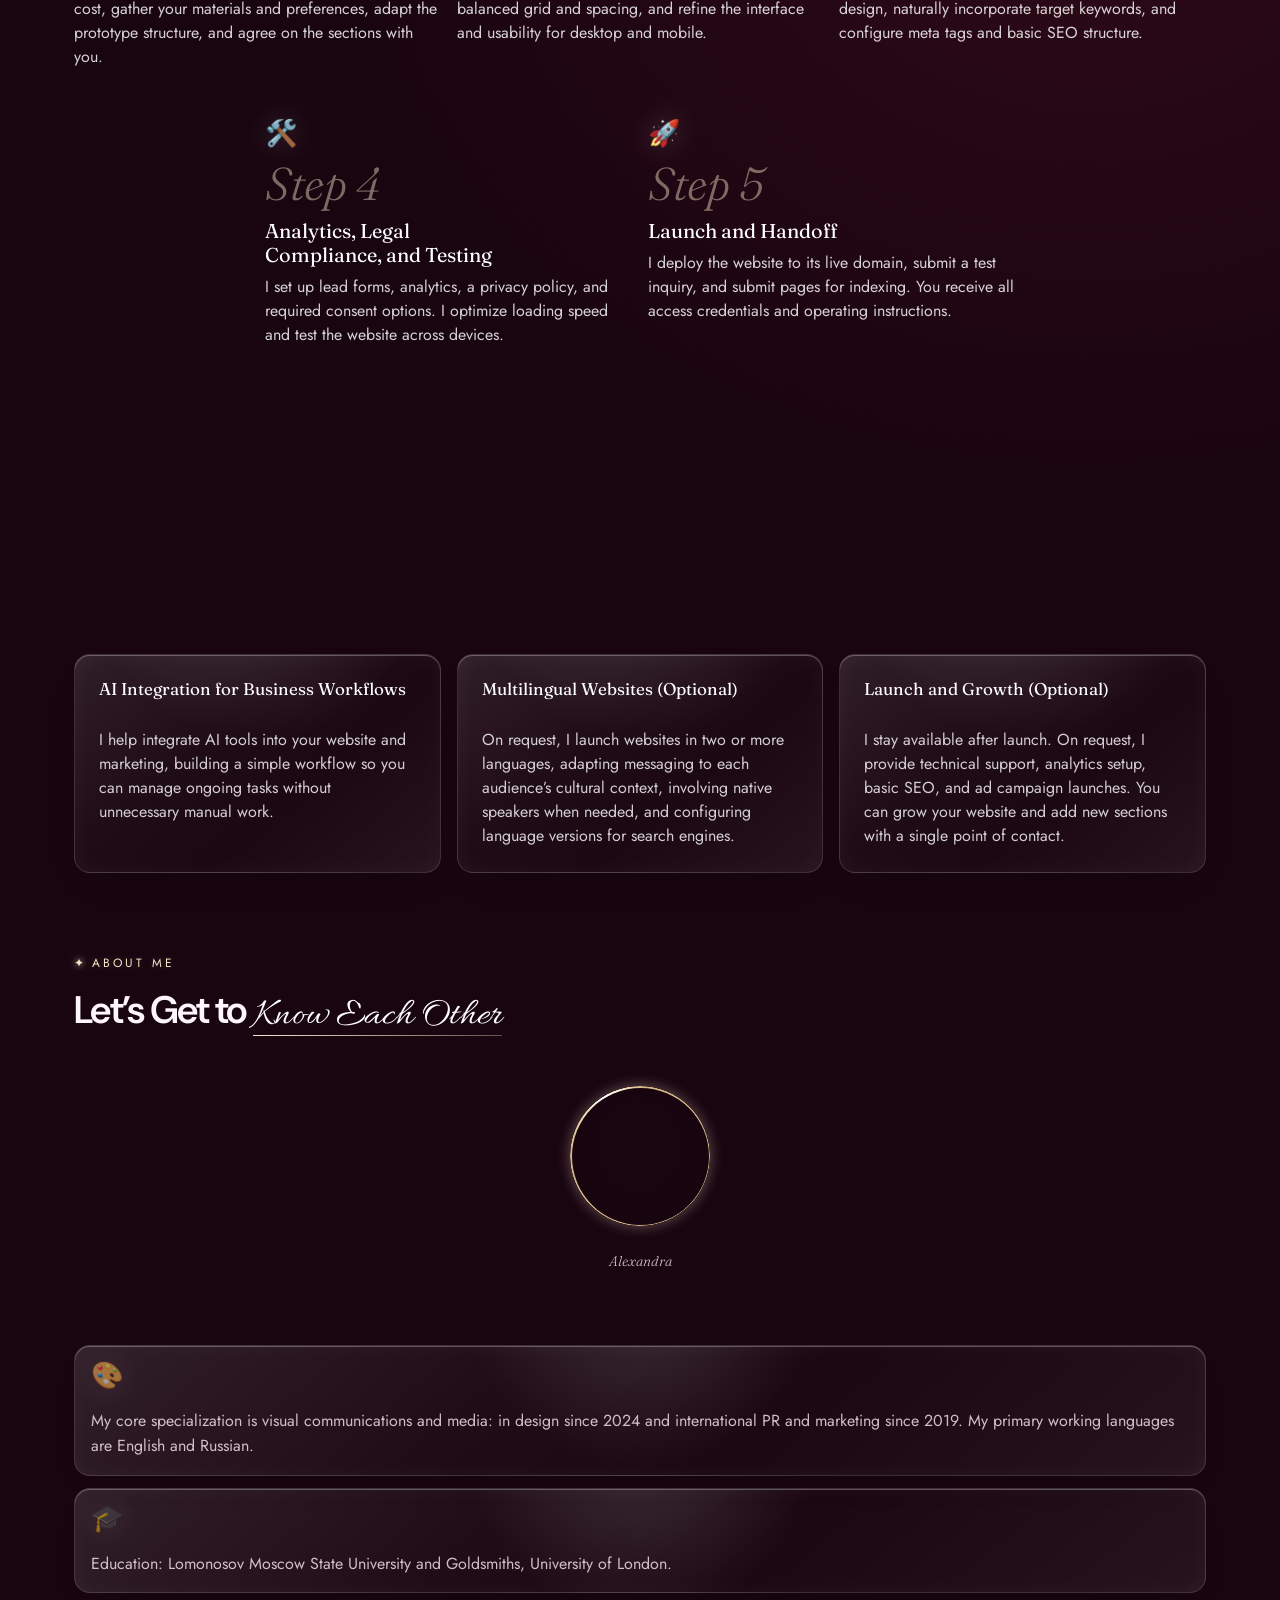
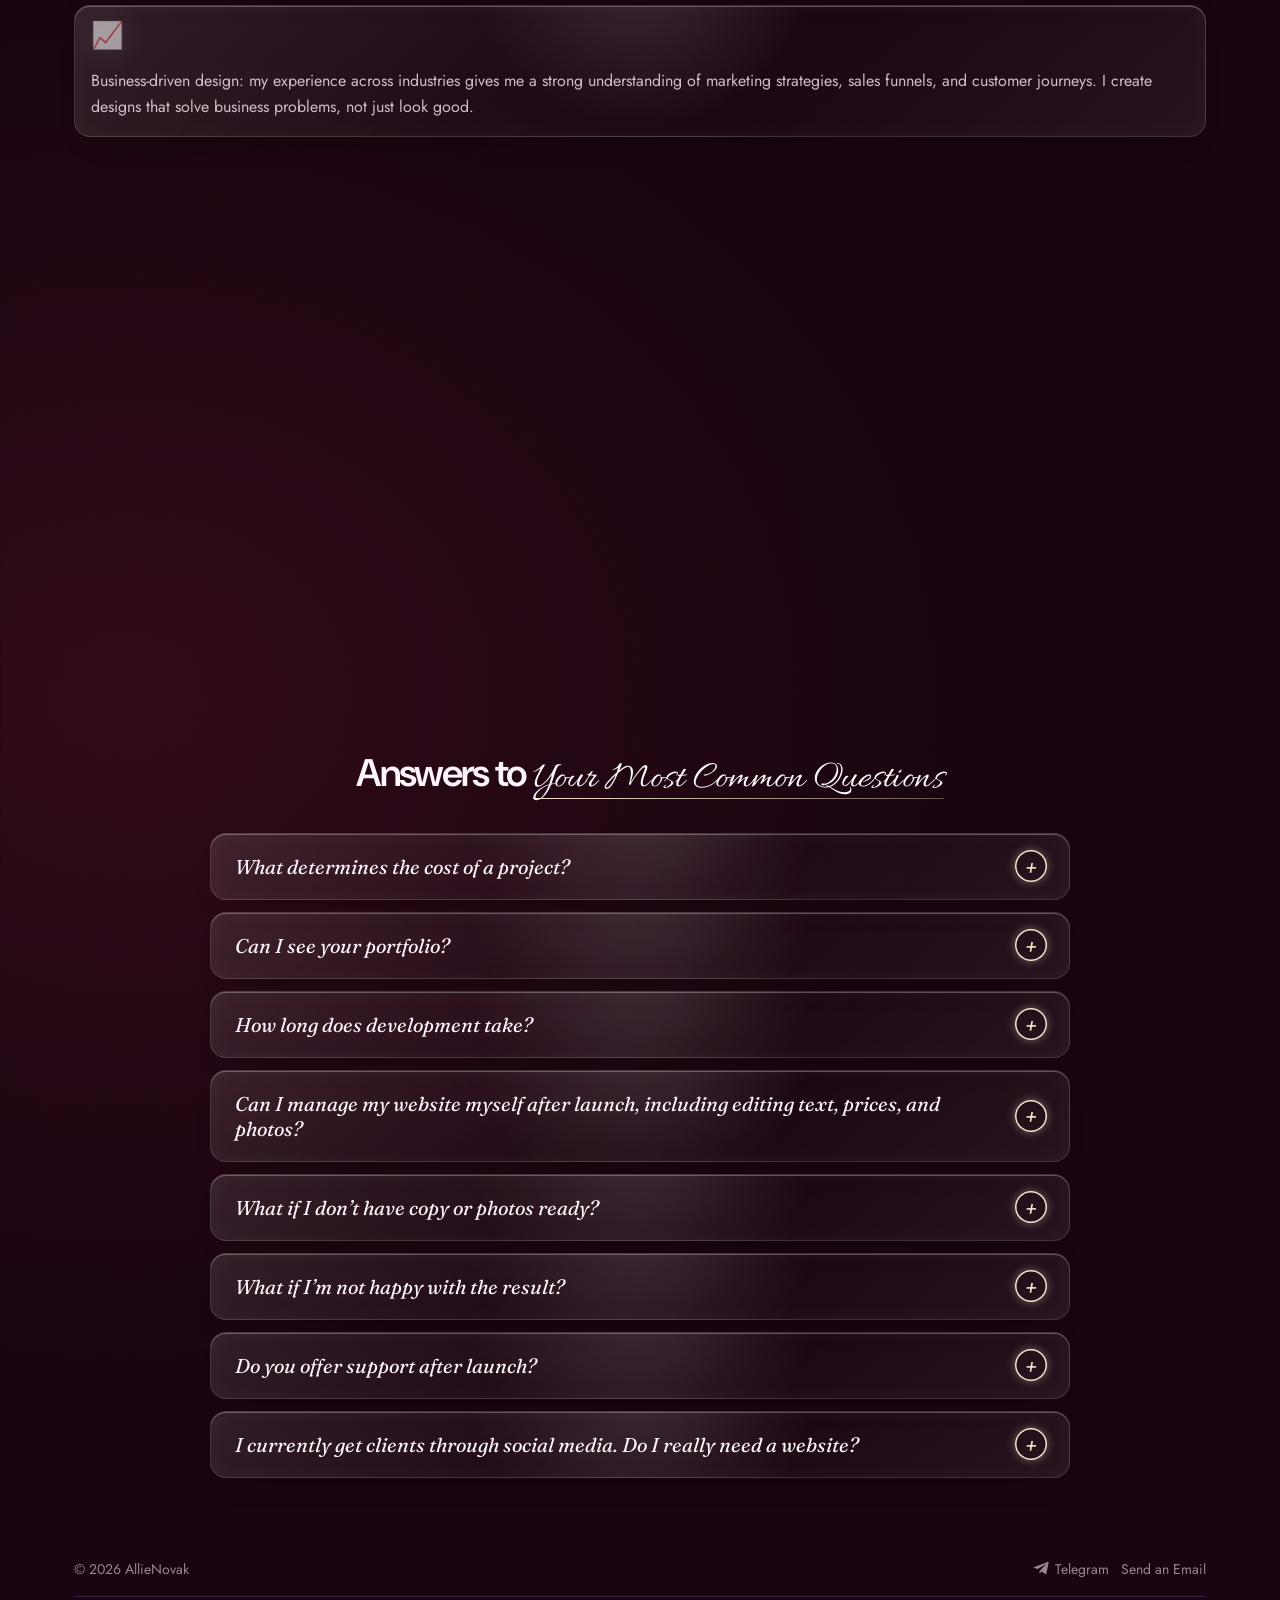
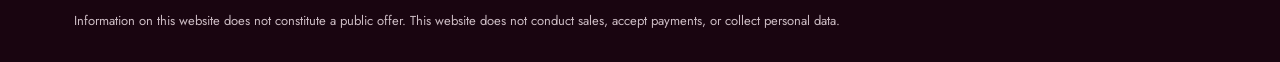
==== commit 52cdf4fe: "UX polish stage 1: consolidate foundation tokens and body typography without changing font families" ====
--- a/index.html
+++ b/index.html
@@ -1063,11 +1063,11 @@
 </style>
 <style id="layout-audit">
 /* Layout audit: 4px rhythm; semantic type scale; no changes to JS or brand effects. */
-:root{--s1:4px;--s2:8px;--s3:12px;--s4:16px;--s5:20px;--s6:24px;--s8:32px;--s10:40px;--s12:48px;--s16:64px;--s20:80px;--s24:96px;--type-label:12px;--type-small:14px;--type-body:16px;--type-lead:18px;--type-h3:24px;--section-space:clamp(48px,7vw,96px);--gutter:24px}
+:root{--s1:4px;--s2:8px;--s3:12px;--s4:16px;--s5:20px;--s6:24px;--s8:32px;--s10:40px;--s12:48px;--s16:64px;--s20:80px;--s24:96px;--s32:128px;--type-label:.75rem;--type-small:.875rem;--type-body:1rem;--type-lead:1.125rem;--type-h3:clamp(1.5rem,2.2vw,2rem);--type-h2:clamp(1.75rem,3vw,2.5rem);--type-h1:clamp(2.25rem,4.2vw,3.875rem);--leading-body:1.6;--leading-heading:1.15;--measure:65ch;--section-space:clamp(48px,7vw,96px);--gutter:24px;--radius-card:24px;--radius-button:999px;--touch-target:48px;--duration-fast:180ms;--duration-normal:300ms;--ease-ui:cubic-bezier(.2,.65,.3,1)}
 html{scroll-padding-top:80px}body{font-size:var(--type-body);line-height:1.5;font-weight:400}
 .wrap{padding-inline:max(var(--gutter),env(safe-area-inset-left,0px)) max(var(--gutter),env(safe-area-inset-right,0px));min-width:0}
 section{padding-block:var(--section-space)}
-h1,h2,h3,h4{overflow-wrap:anywhere;line-height:1.2}h1,.hero-v2 h1{font-size:clamp(36px,4.6vw,60px);line-height:1.12;letter-spacing:-.02em}h2{font-size:clamp(28px,3.8vw,48px);line-height:1.15;margin:0 0 var(--s4)}h3{font-size:var(--type-h3);line-height:1.2}p{font-size:var(--type-body);line-height:1.5;font-weight:400;overflow-wrap:anywhere}.lead{font-size:var(--type-lead);line-height:1.5}
+h1,h2,h3,h4{overflow-wrap:anywhere;line-height:1.2}h1,.hero-v2 h1{font-size:clamp(36px,4.6vw,60px);line-height:1.12;letter-spacing:-.02em}h2{font-size:var(--type-h2);line-height:var(--leading-heading);margin:0 0 var(--s4)}h3{font-size:var(--type-h3);line-height:1.2}p{font-size:var(--type-body);line-height:var(--leading-body);font-weight:400;overflow-wrap:anywhere}.lead{font-size:var(--type-lead);line-height:var(--leading-body);max-width:var(--measure)}
 .eyebrow,.hero-v2 .eyebrow.hero-brand-line{font-family:var(--sans);font-size:var(--type-label)!important;font-weight:400;line-height:1.5;letter-spacing:.24em;gap:var(--s2);margin:0 0 var(--s4);padding:0;max-width:100%;overflow-wrap:anywhere}.eyebrow::before{flex:none}.hero-v2 .eyebrow.hero-brand-line{text-shadow:none!important}
 .btn,.nav .btn,.route .btn,.q-card .btn,.quiz-open,.q-again,.filters button{font-family:var(--sans);font-size:var(--type-small);font-weight:400;line-height:1.4;min-height:44px;max-width:100%;white-space:normal;overflow-wrap:anywhere;text-align:center;padding:var(--s3) var(--s5);gap:var(--s2)}
 .nav{gap:var(--s3)}.nav-act{gap:var(--s2);min-width:0}.menu{gap:var(--s1)}.menu a{font-size:var(--type-small);padding:var(--s2) var(--s3);line-height:1.4}.logo{flex-shrink:0}.logo small{margin-top:var(--s1)}
@@ -2200,5 +2200,5 @@
 #services .service-group .route .foot .btn{width:100%;justify-content:center;background:rgba(239,189,135,.10)!important;border:1px solid rgba(239,189,135,.38)!important;border-radius:10px!important;color:#ffe4b8!important}
 #services .service-group .route .foot .btn:hover{background:rgba(239,189,135,.22)!important}
 @media(max-width:640px){#services .service-group .routes{grid-template-columns:minmax(0,1fr)!important;gap:16px!important}#services .service-group .route>.cover{padding:22px 20px 12px!important}#services .service-group .route>.body{padding:0 20px 22px!important}}
-</style><style id="ac-unified-pill-buttons">.btn,button:not(.burger):not(.ac-lang button),.filters button,.q-opts button,#services .service-group .route .foot .btn{border-radius:999px!important}</style></body>
+</style><style id="ac-unified-pill-buttons">.btn,button:not(.burger):not(.ac-lang button),.filters button,.q-opts button,#services .service-group .route .foot .btn{border-radius:999px!important}</style><style id="ac-polish-foundation">main :is(.lead,.section-intro,.sub){max-inline-size:var(--measure)}main :is(.route .body,.fact,details) p{line-height:var(--leading-body)}main h2{font-size:var(--type-h2);line-height:var(--leading-heading)}main h2 em{letter-spacing:normal}#services .service-group .route .service-list{line-height:1.6!important}#services .service-group .route .cover h3{font-size:clamp(1.375rem,2vw,1.75rem)!important;line-height:1.2!important}@media(max-width:640px){:root{--section-space:clamp(48px,12vw,64px)}}</style></body>
 </html>
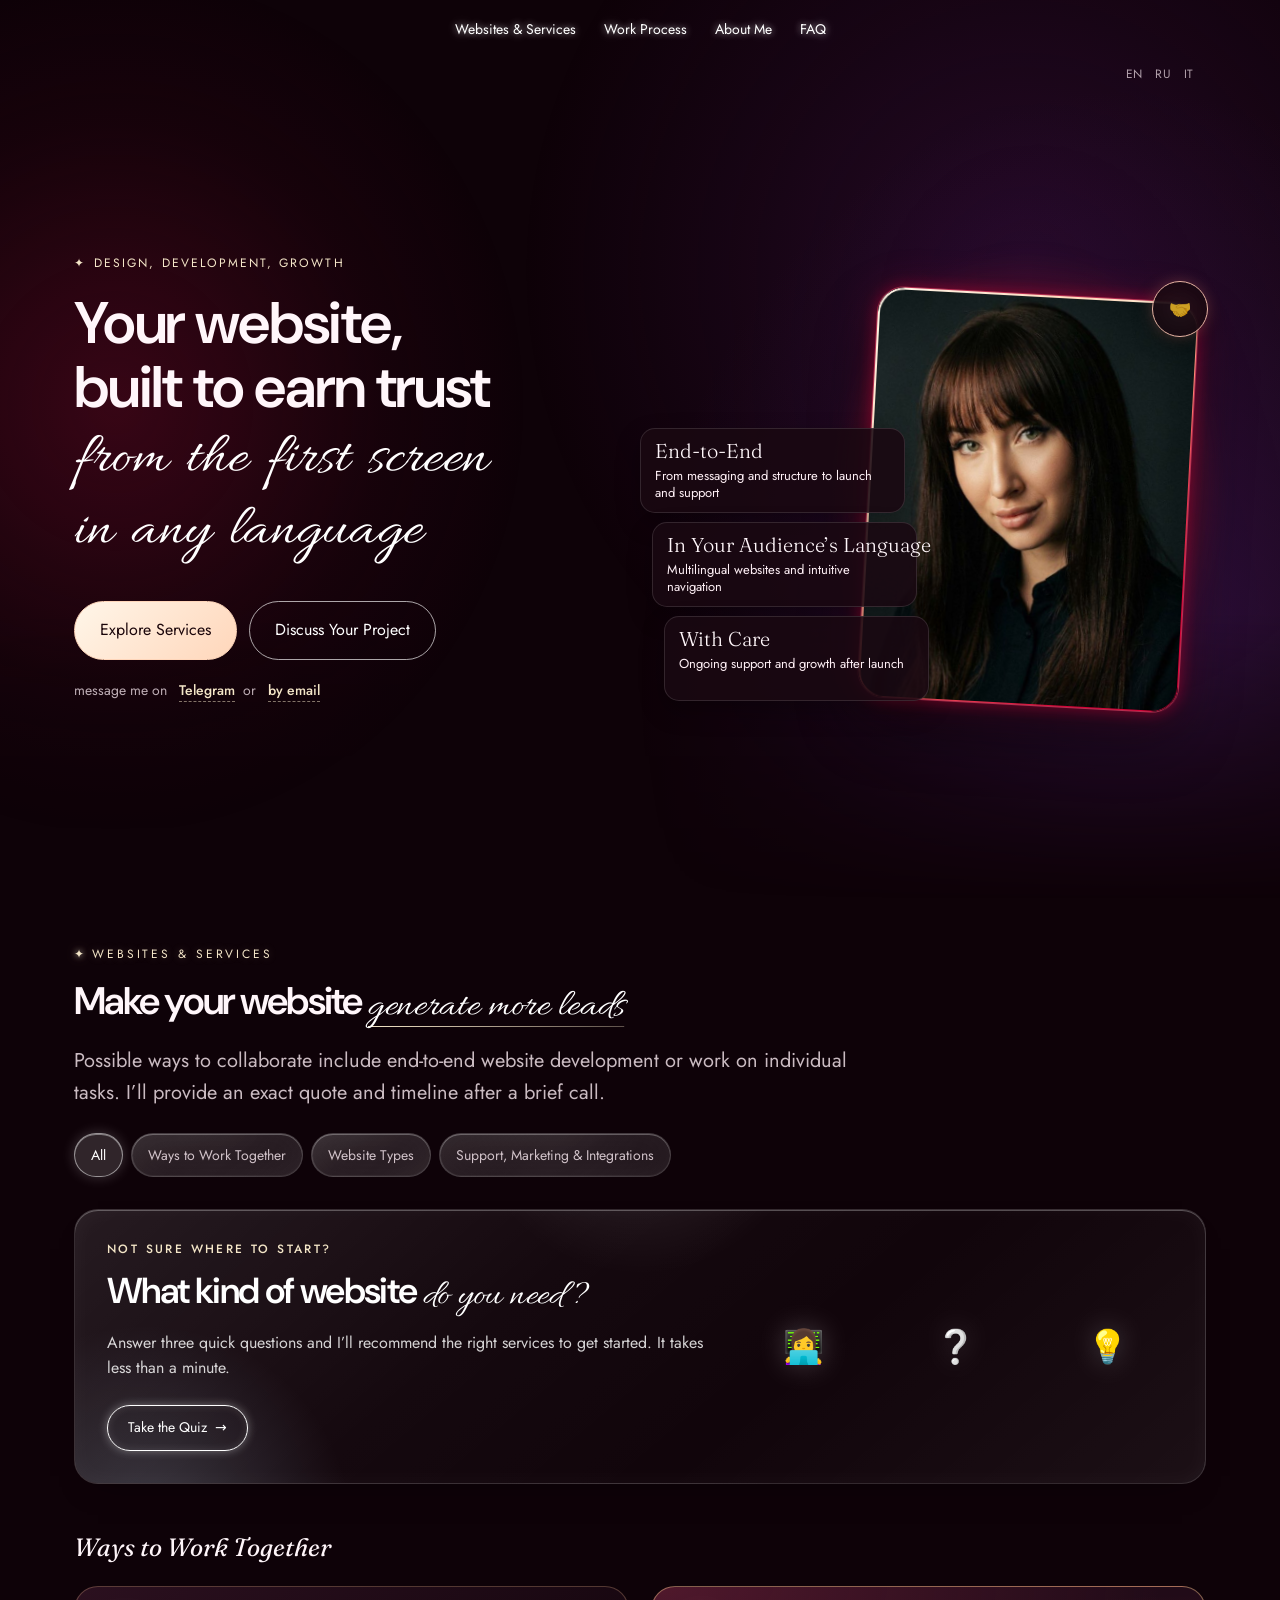
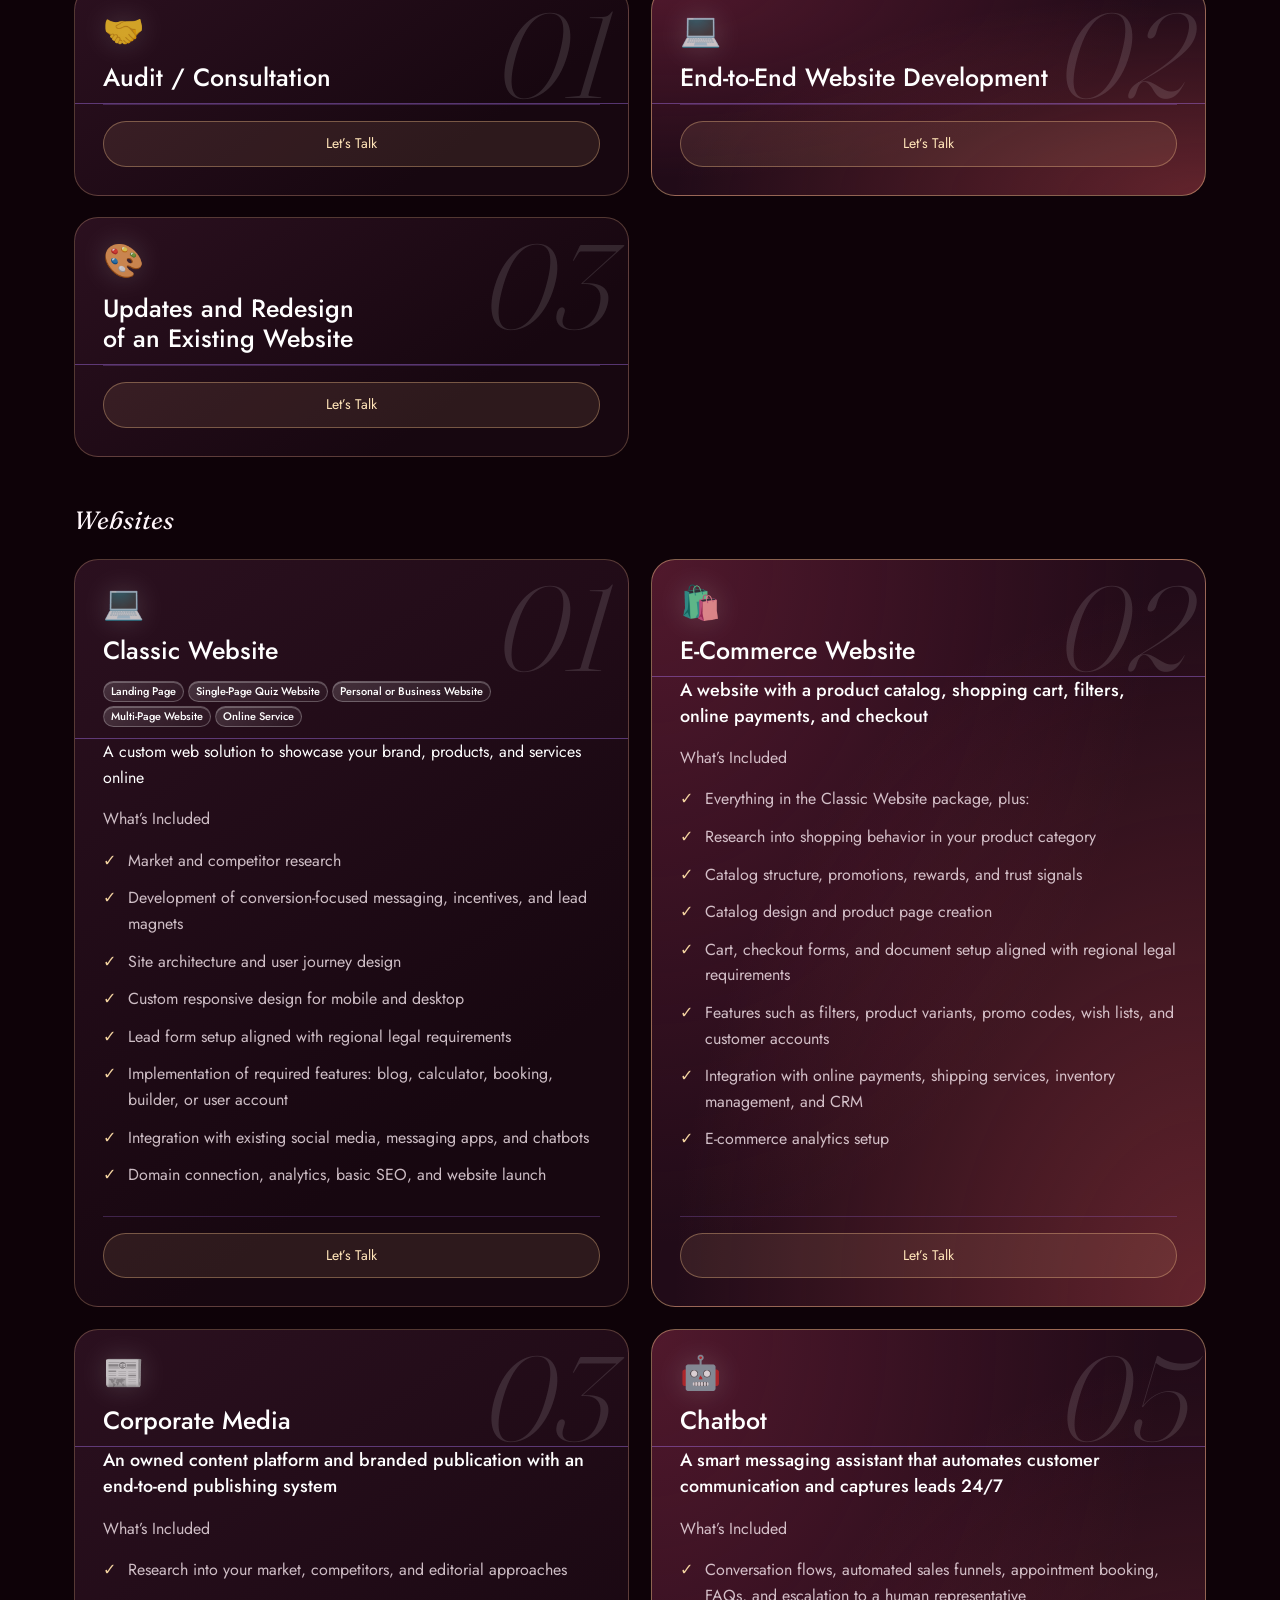
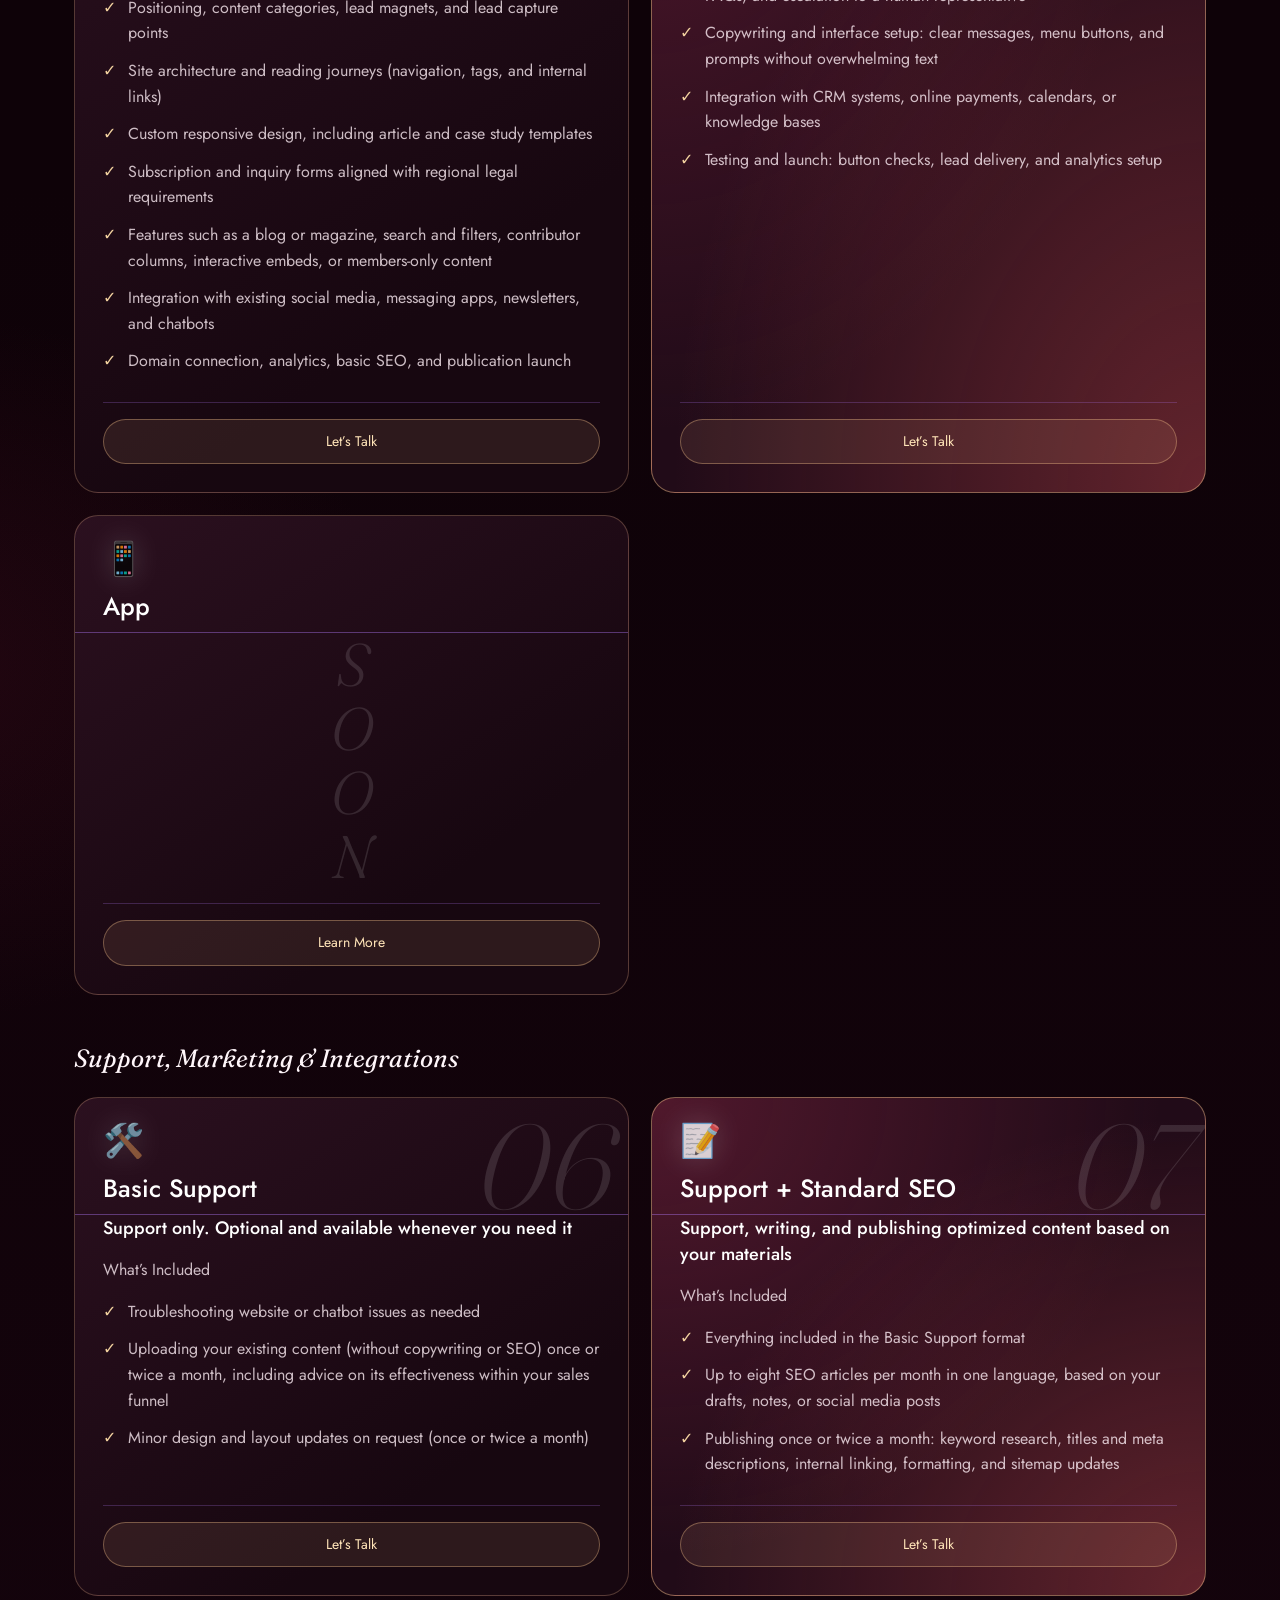
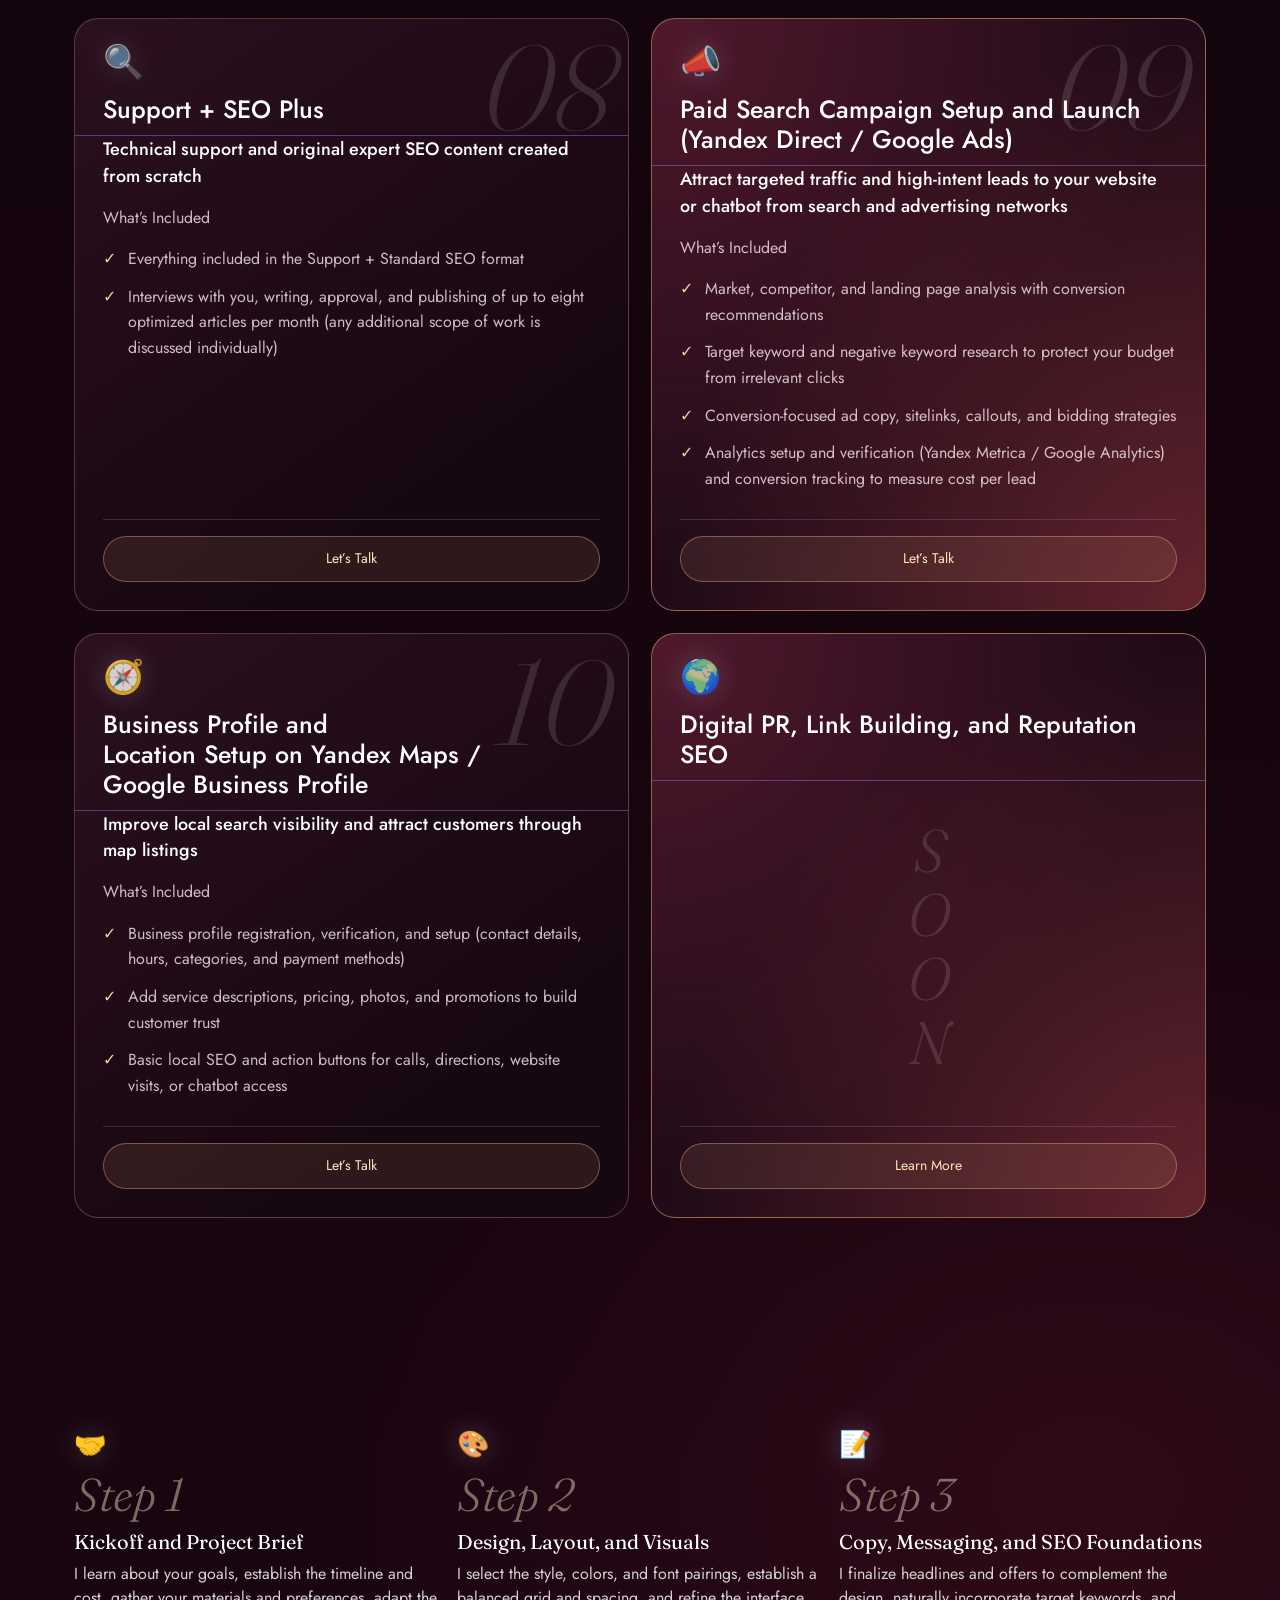
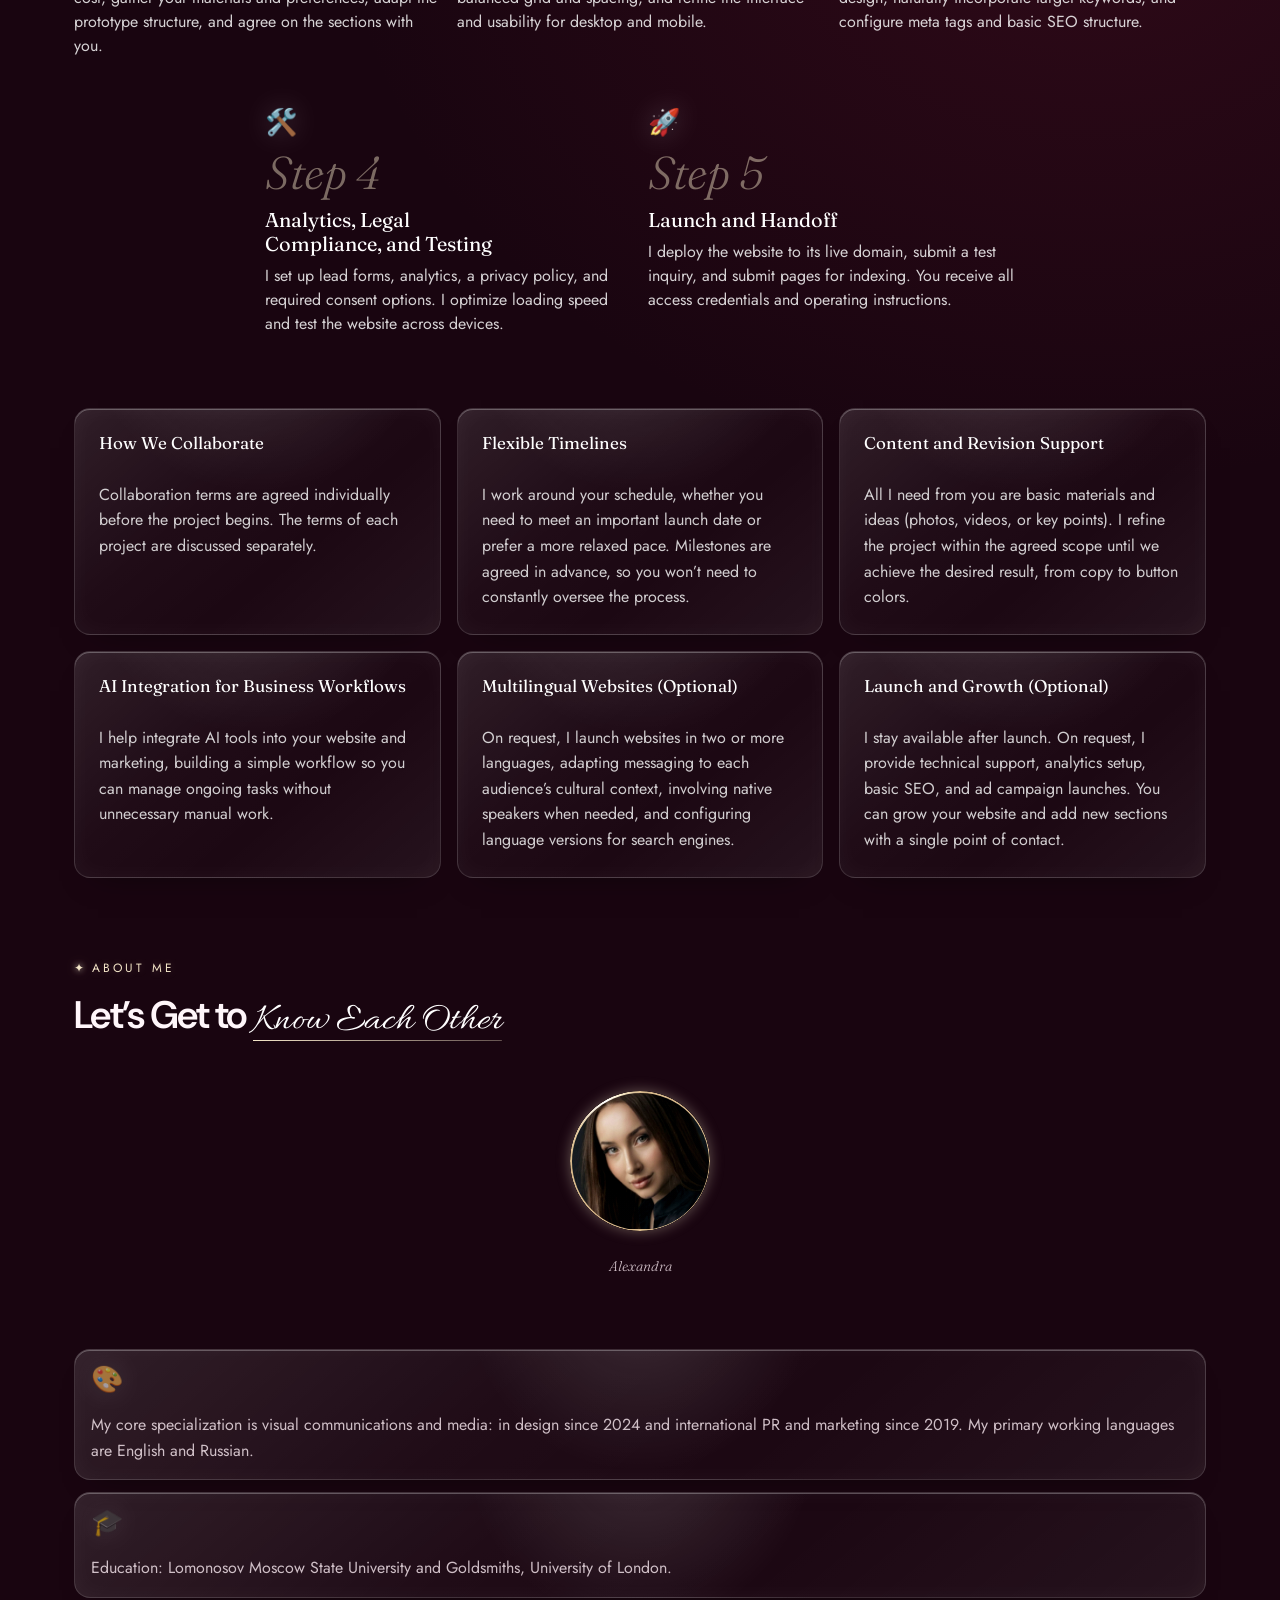
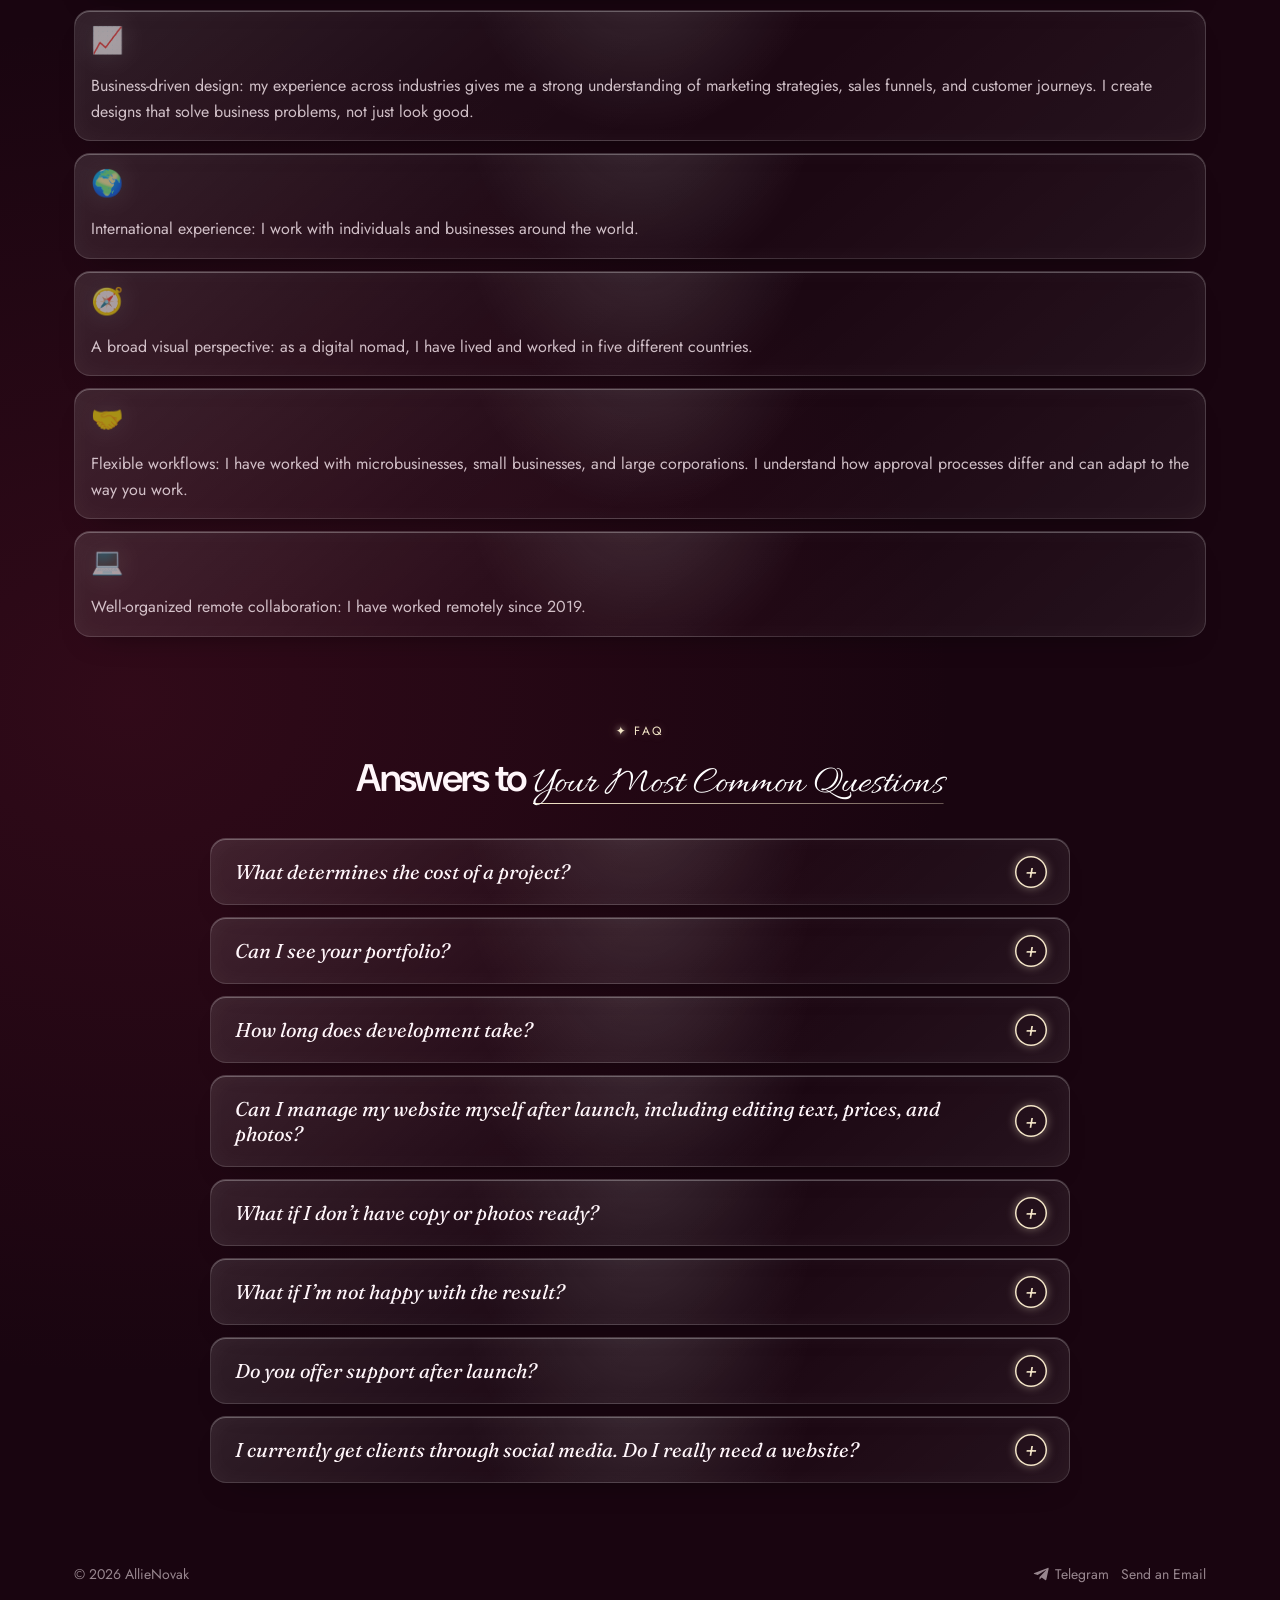
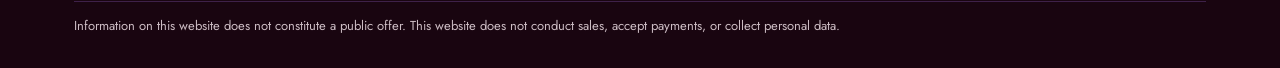
==== commit 31f6d54f: "Complete UX/UI polish stage 1 — index.html" ====
--- a/index.html
+++ b/index.html
@@ -2200,5 +2200,20 @@
 #services .service-group .route .foot .btn{width:100%;justify-content:center;background:rgba(239,189,135,.10)!important;border:1px solid rgba(239,189,135,.38)!important;border-radius:10px!important;color:#ffe4b8!important}
 #services .service-group .route .foot .btn:hover{background:rgba(239,189,135,.22)!important}
 @media(max-width:640px){#services .service-group .routes{grid-template-columns:minmax(0,1fr)!important;gap:16px!important}#services .service-group .route>.cover{padding:22px 20px 12px!important}#services .service-group .route>.body{padding:0 20px 22px!important}}
-</style><style id="ac-unified-pill-buttons">.btn,button:not(.burger):not(.ac-lang button),.filters button,.q-opts button,#services .service-group .route .foot .btn{border-radius:999px!important}</style><style id="ac-polish-foundation">main :is(.lead,.section-intro,.sub){max-inline-size:var(--measure)}main :is(.route .body,.fact,details) p{line-height:var(--leading-body)}main h2{font-size:var(--type-h2);line-height:var(--leading-heading)}main h2 em{letter-spacing:normal}#services .service-group .route .service-list{line-height:1.6!important}#services .service-group .route .cover h3{font-size:clamp(1.375rem,2vw,1.75rem)!important;line-height:1.2!important}@media(max-width:640px){:root{--section-space:clamp(48px,12vw,64px)}}</style></body>
+</style><style id="ac-unified-pill-buttons">.btn,button:not(.burger):not(.ac-lang button),.filters button,.q-opts button,#services .service-group .route .foot .btn{border-radius:999px!important}</style><style id="ac-polish-foundation">/* Allie Novak — Final UX/UI Polish v1.0 / stage 1 */
+:root{--type-label:.75rem;--type-small:.875rem;--type-body:1rem;--type-lead:1.25rem;--type-h3:clamp(1.25rem,2vw,1.5625rem);--type-h2:clamp(1.5625rem,3vw,2.4414rem);--type-h1:clamp(2.25rem,4.2vw,3.875rem);--leading-body:1.6;--leading-heading:1.15;--measure:65ch;--section-space:80px;--ac-section-half:calc(var(--section-space)/2)}
+body{font-size:var(--type-body);line-height:var(--leading-body);font-weight:400}
+main :is(.lead,.section-intro,.sub){max-inline-size:var(--measure)}
+main :is(.route .body,.fact,details) p{line-height:var(--leading-body)}
+main h2{font-size:var(--type-h2);line-height:var(--leading-heading)}
+main h2 em{letter-spacing:normal}
+main .service-group>h3,main .step h3{font-size:var(--type-h3);line-height:1.2}
+#services .service-group .route .service-list{line-height:var(--leading-body)!important}
+#services .service-group .route .cover h3{font-size:var(--type-h3)!important;line-height:1.2!important}
+main>section:not(.hero){padding-block:var(--ac-section-half);margin-block:0}
+main>.hero.hero-v2{padding-bottom:var(--ac-section-half)}
+main>#services,footer#contact{padding-top:var(--ac-section-half)}
+@media(max-width:880px){:root{--section-space:64px}}
+@media(max-width:640px){:root{--section-space:48px;--type-lead:1rem;--type-h3:1.375rem}}
+</style></body>
 </html>
